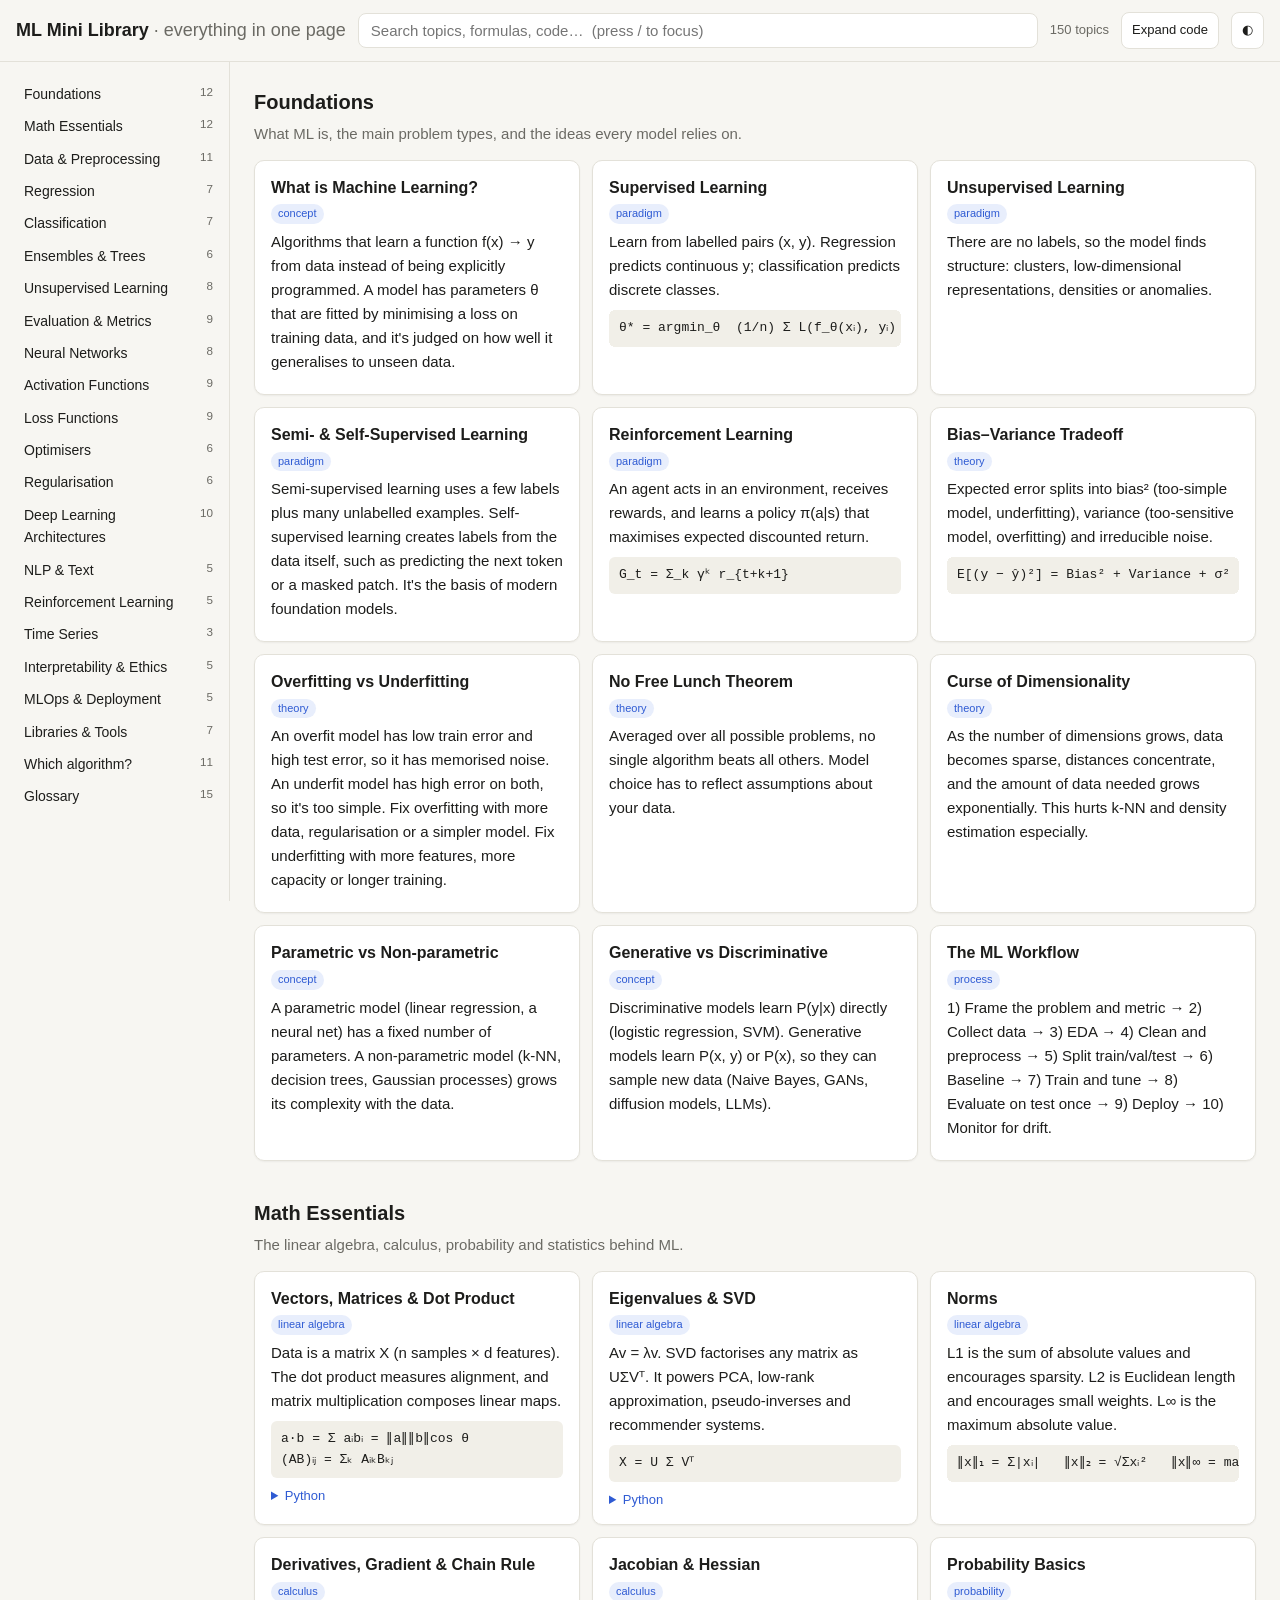
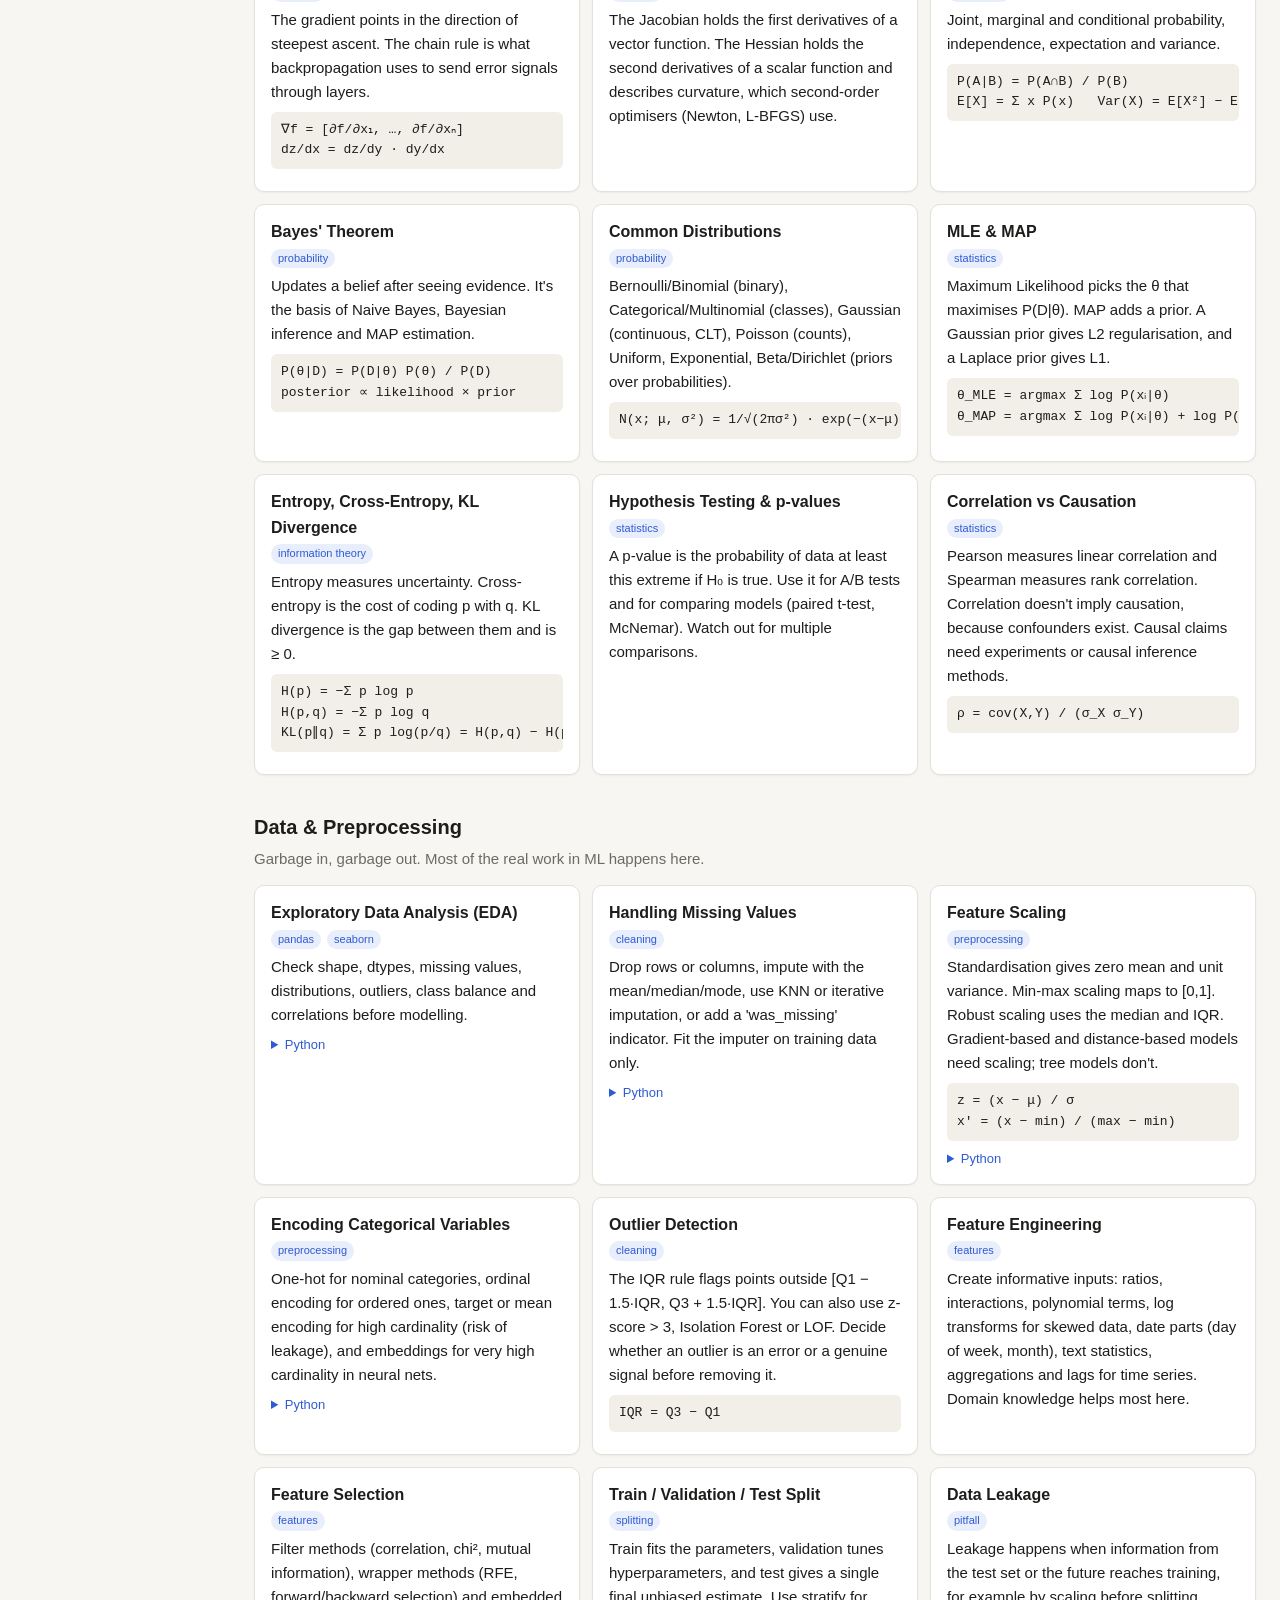
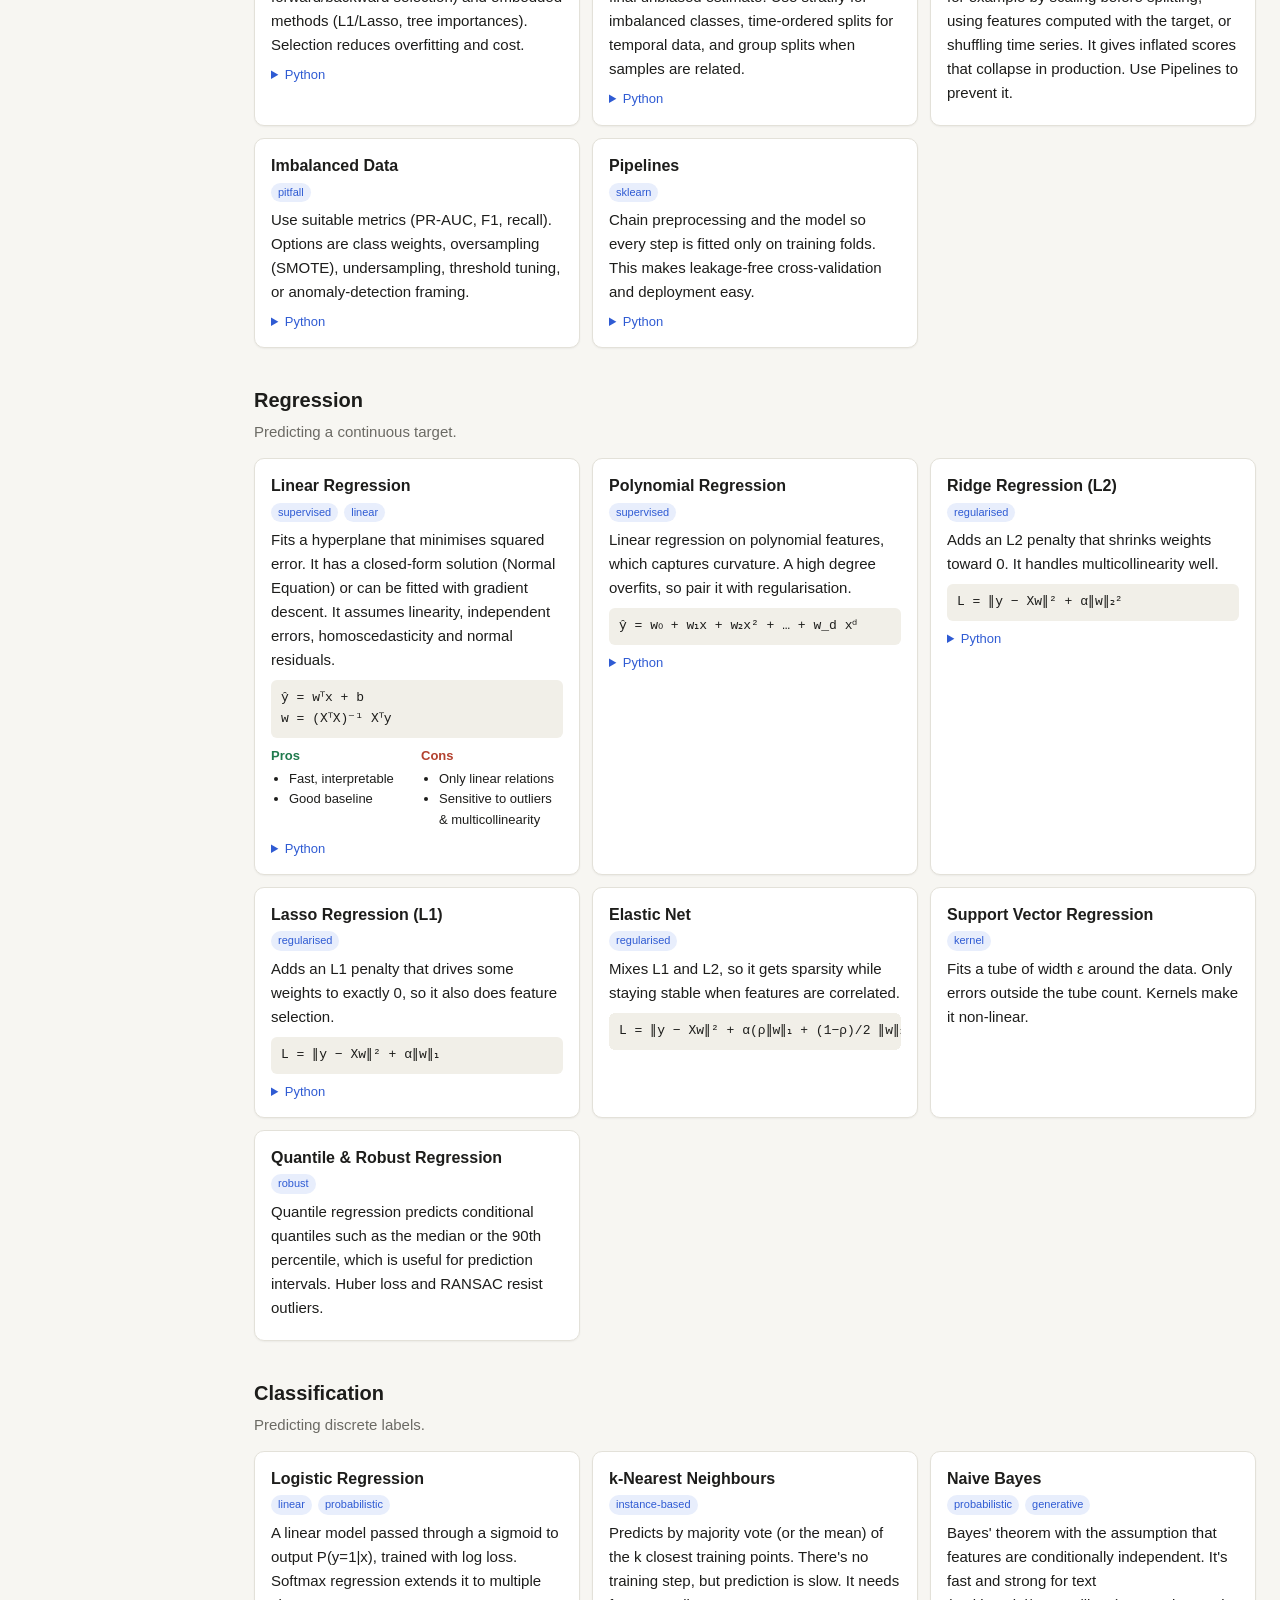
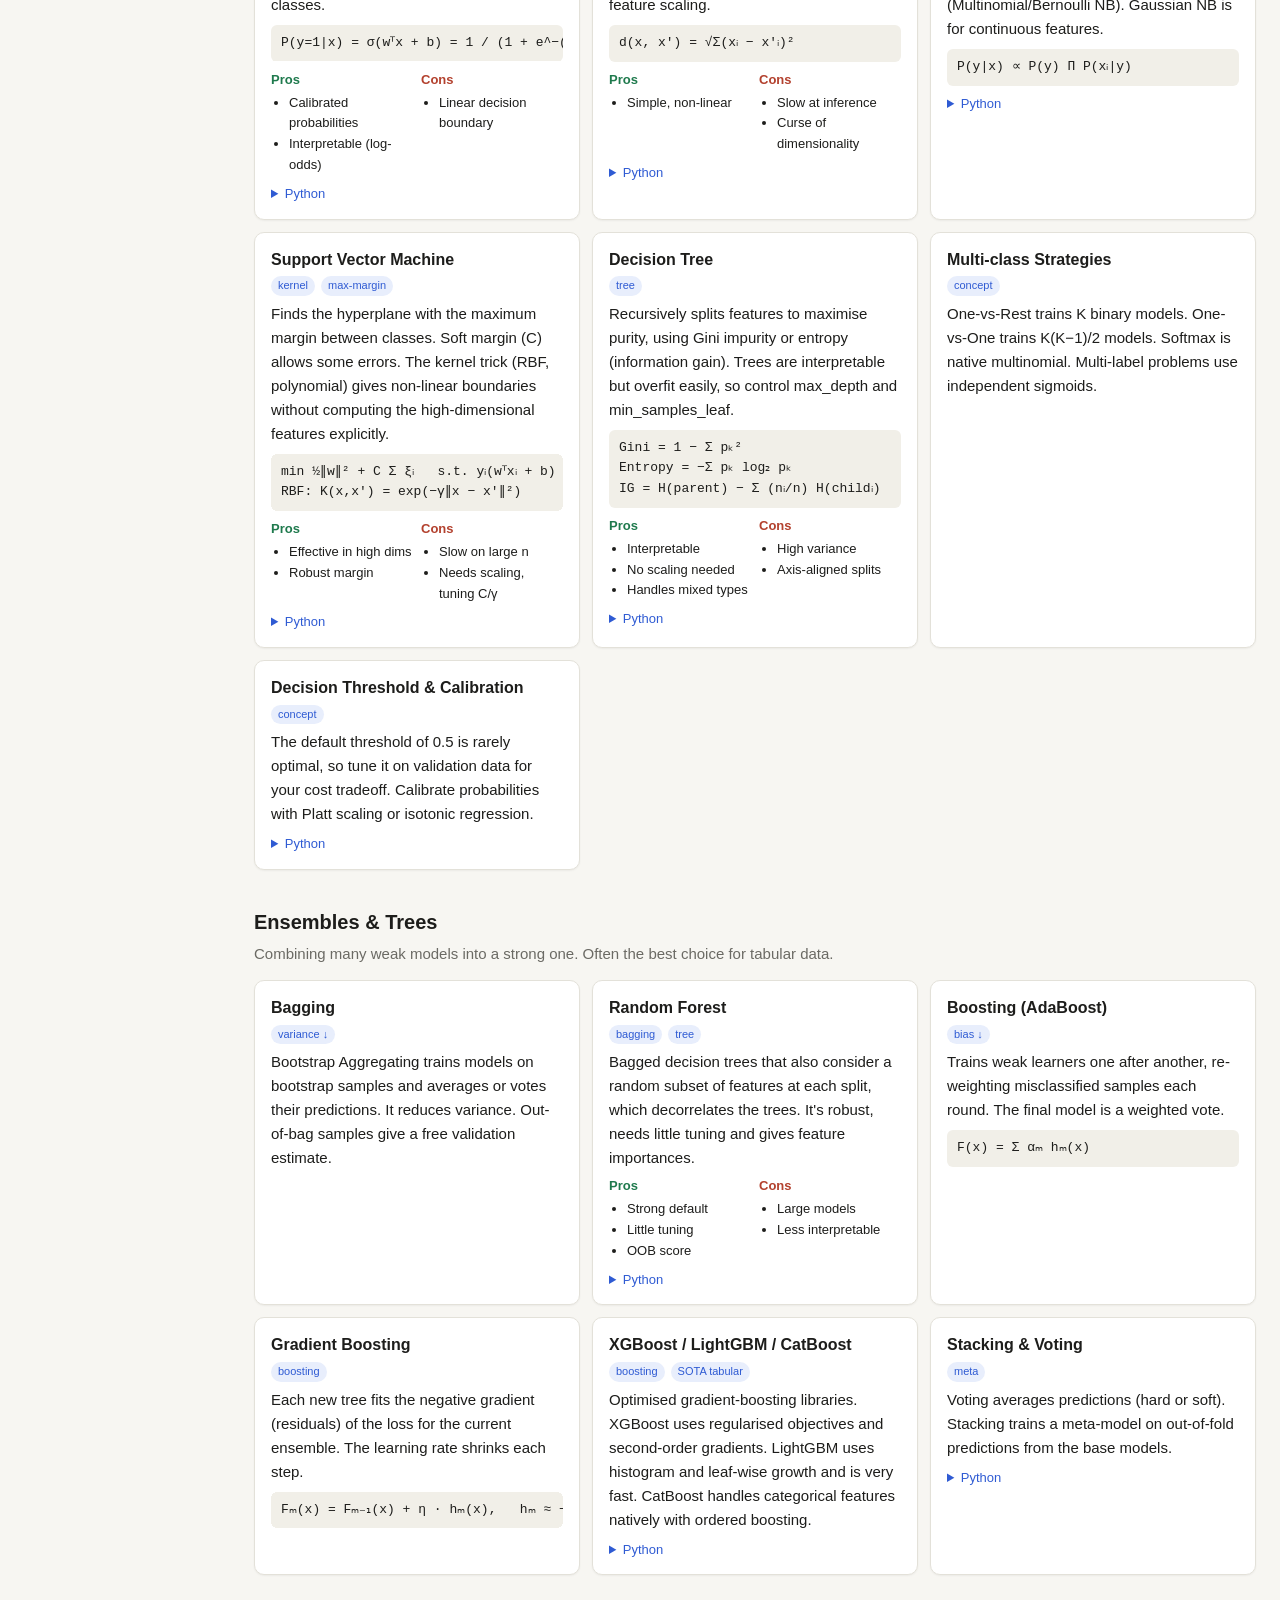
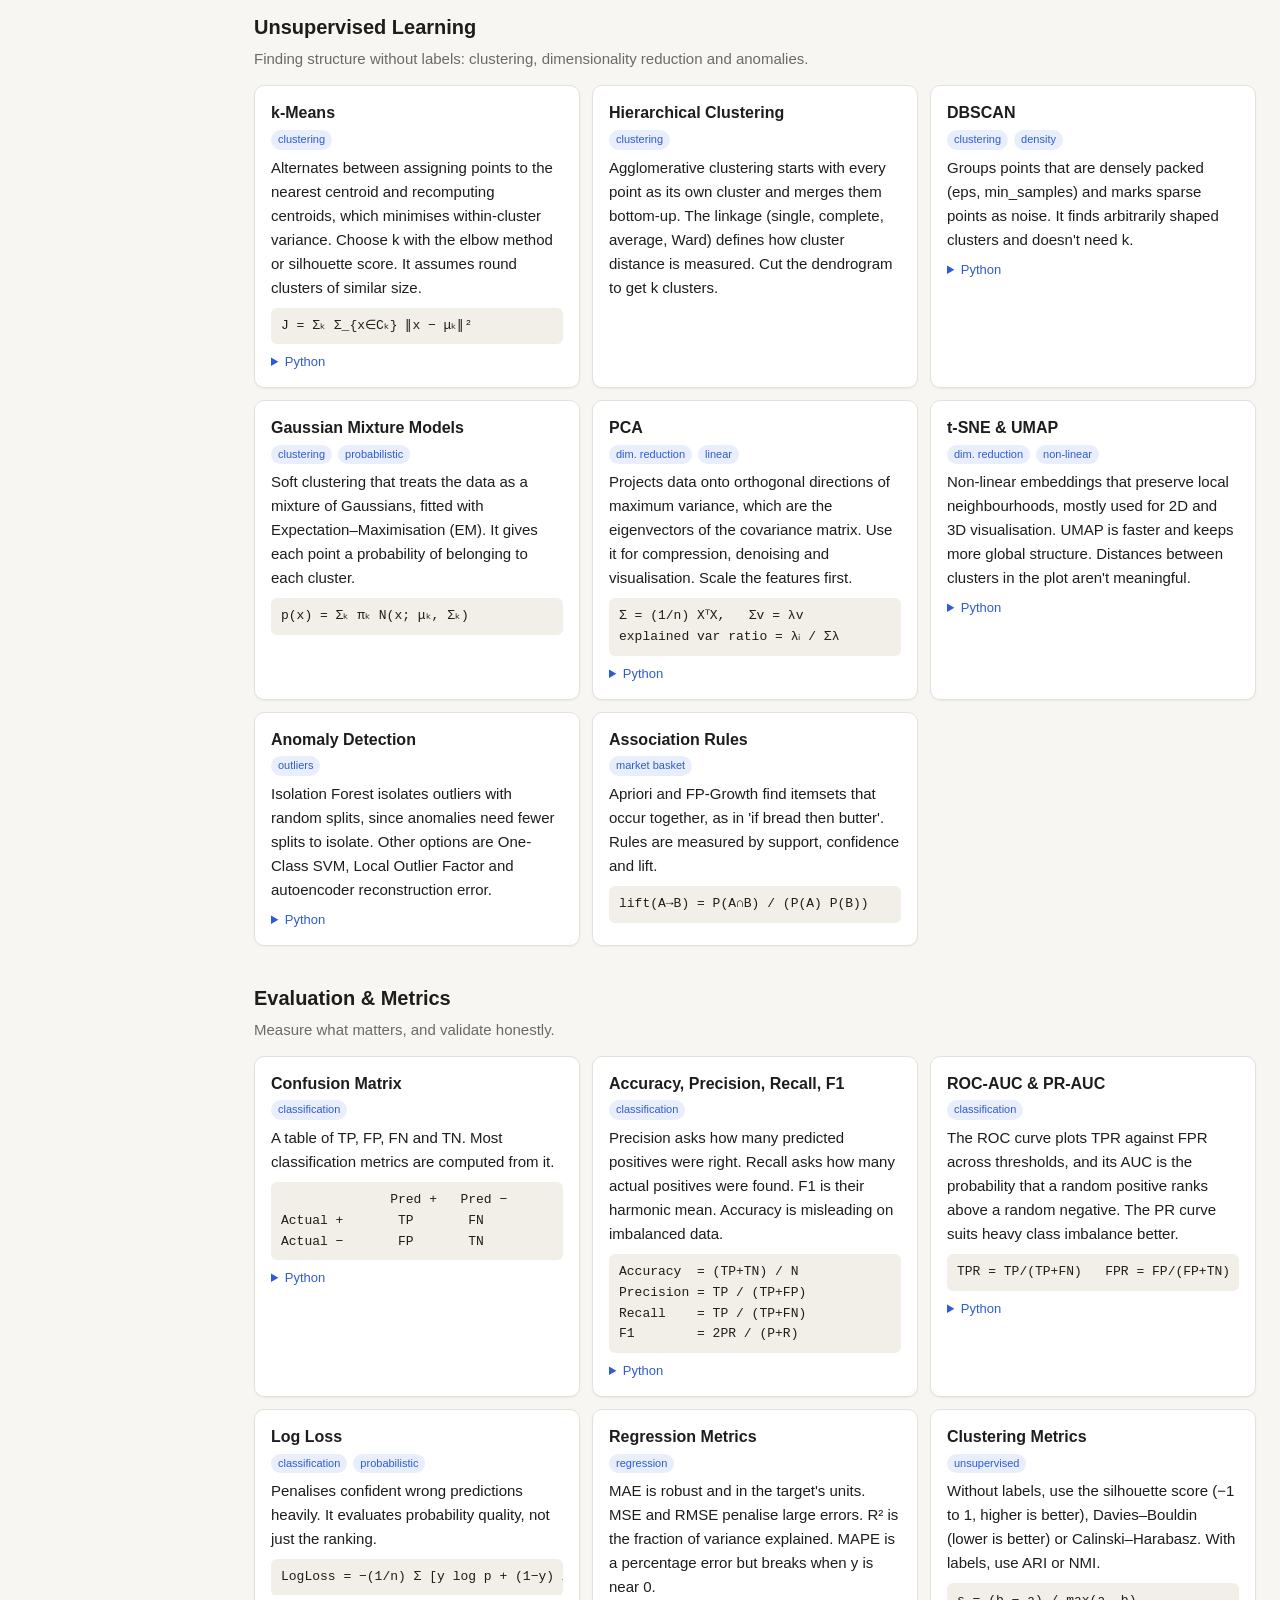
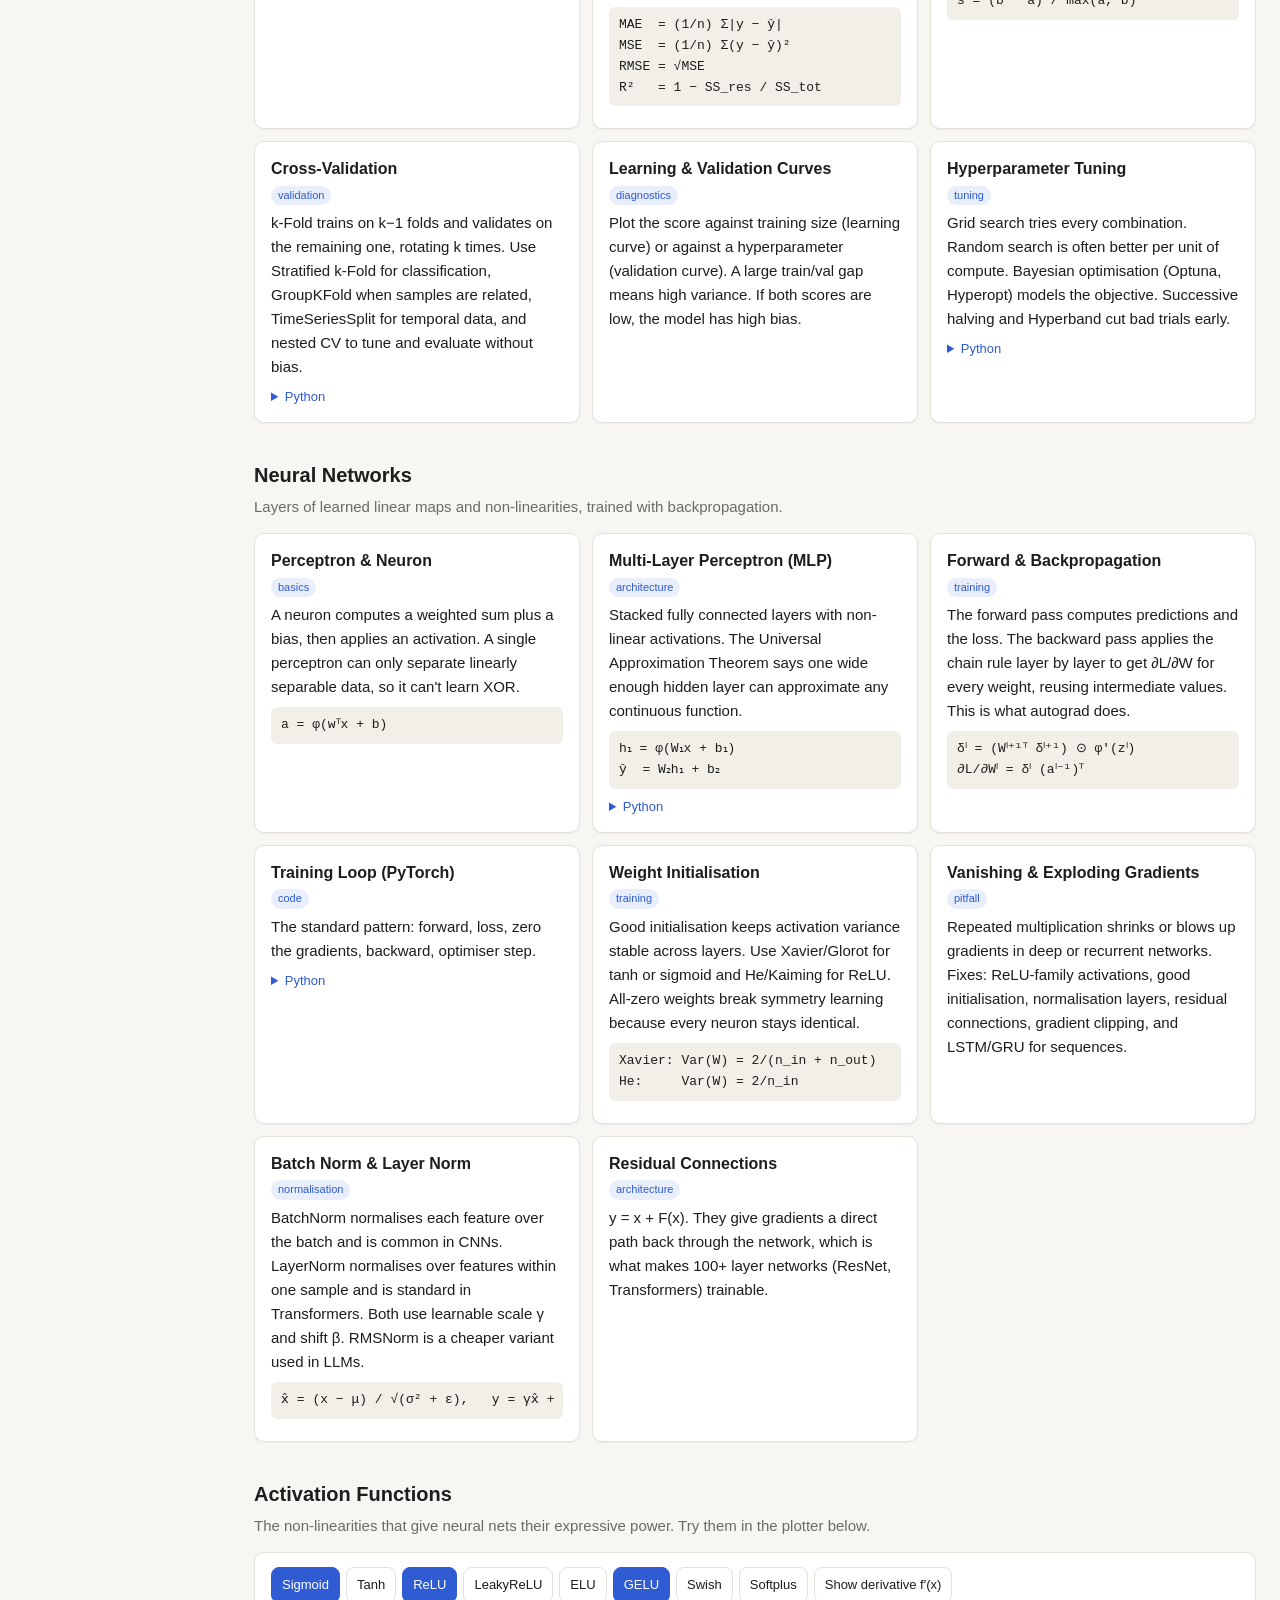
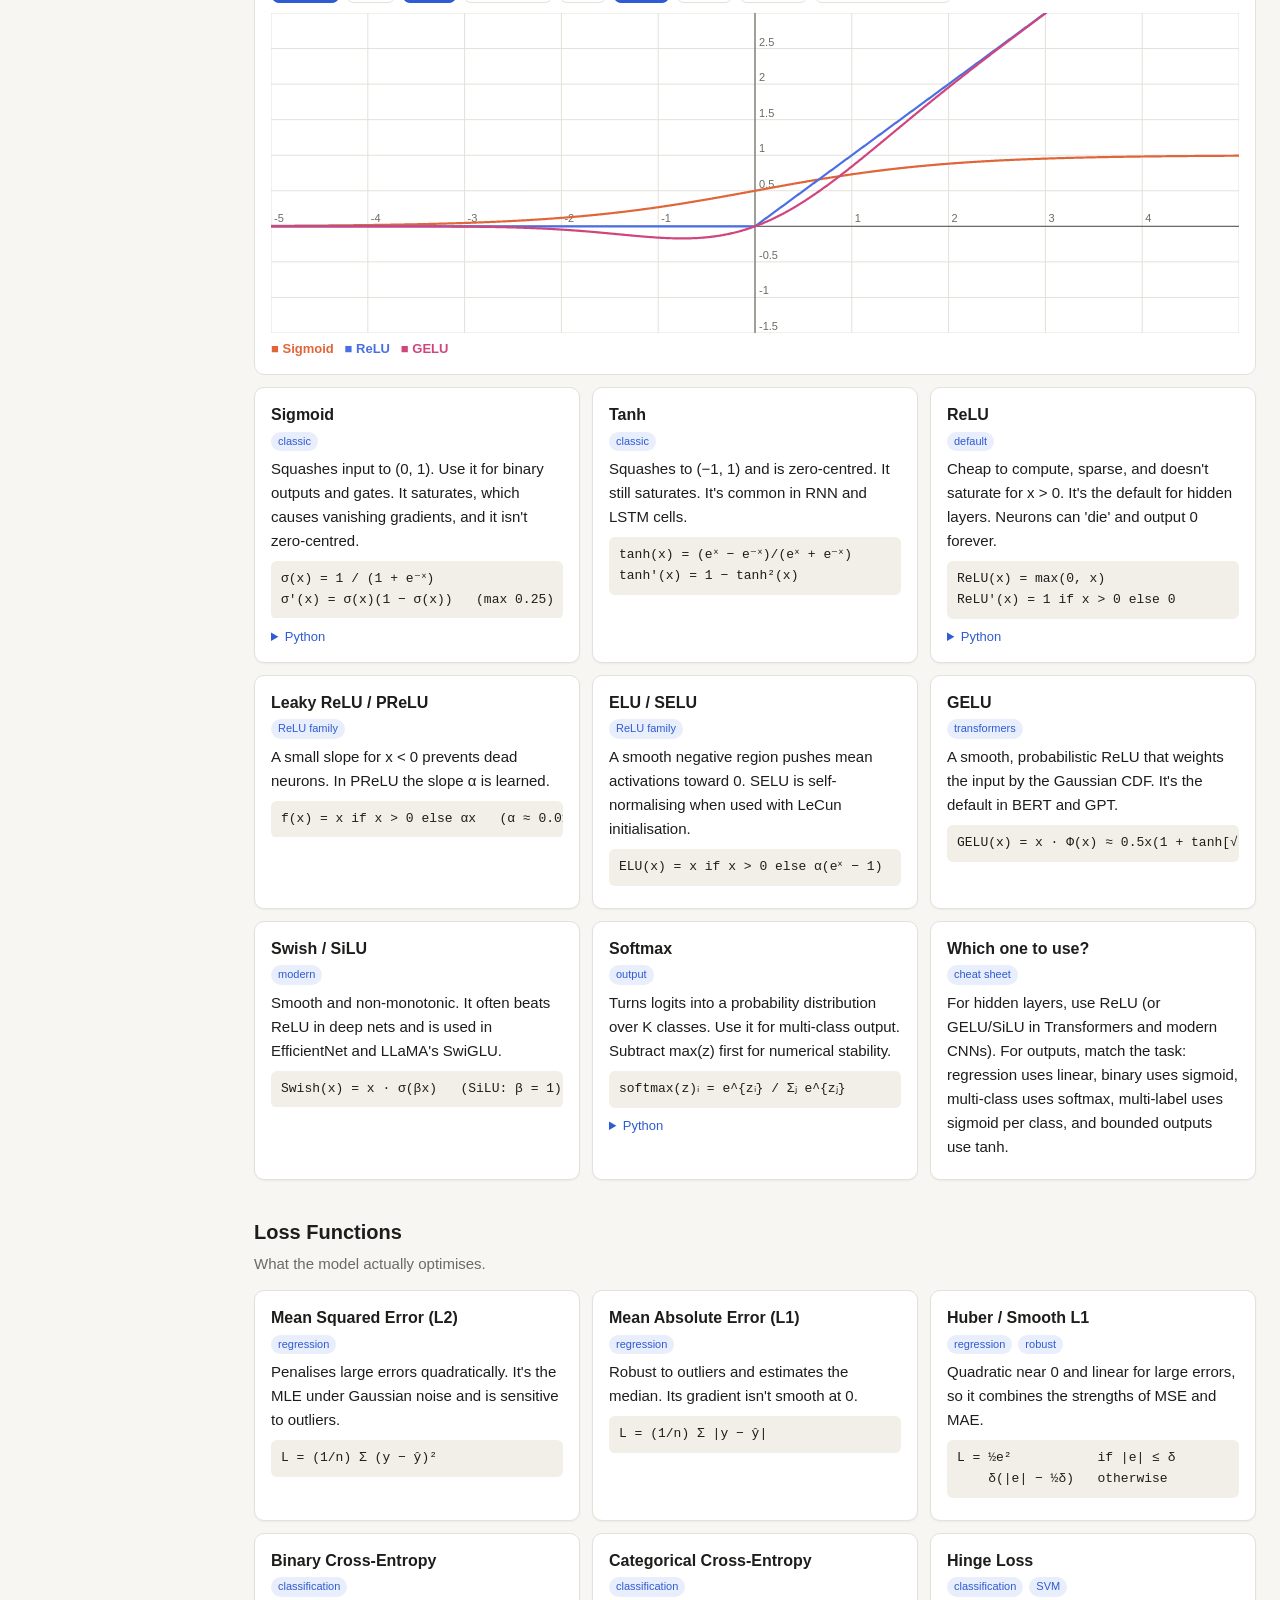
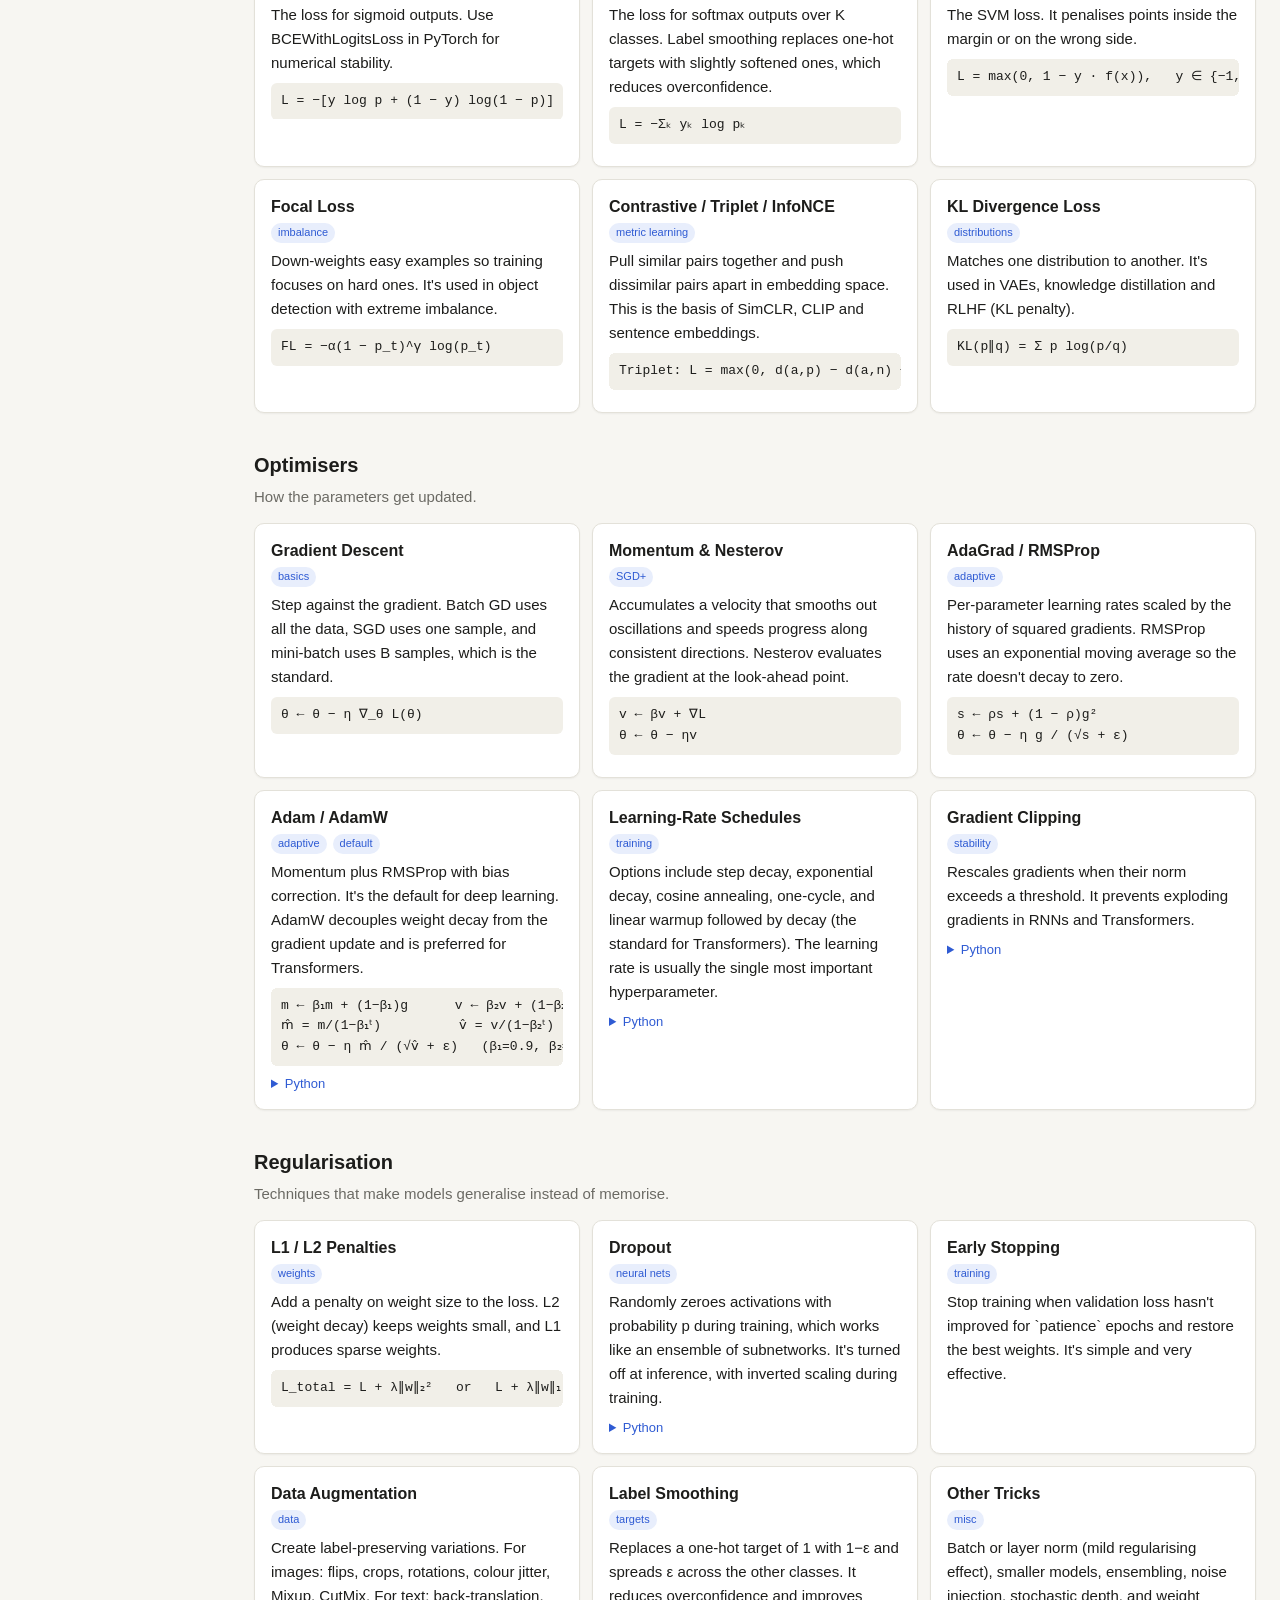
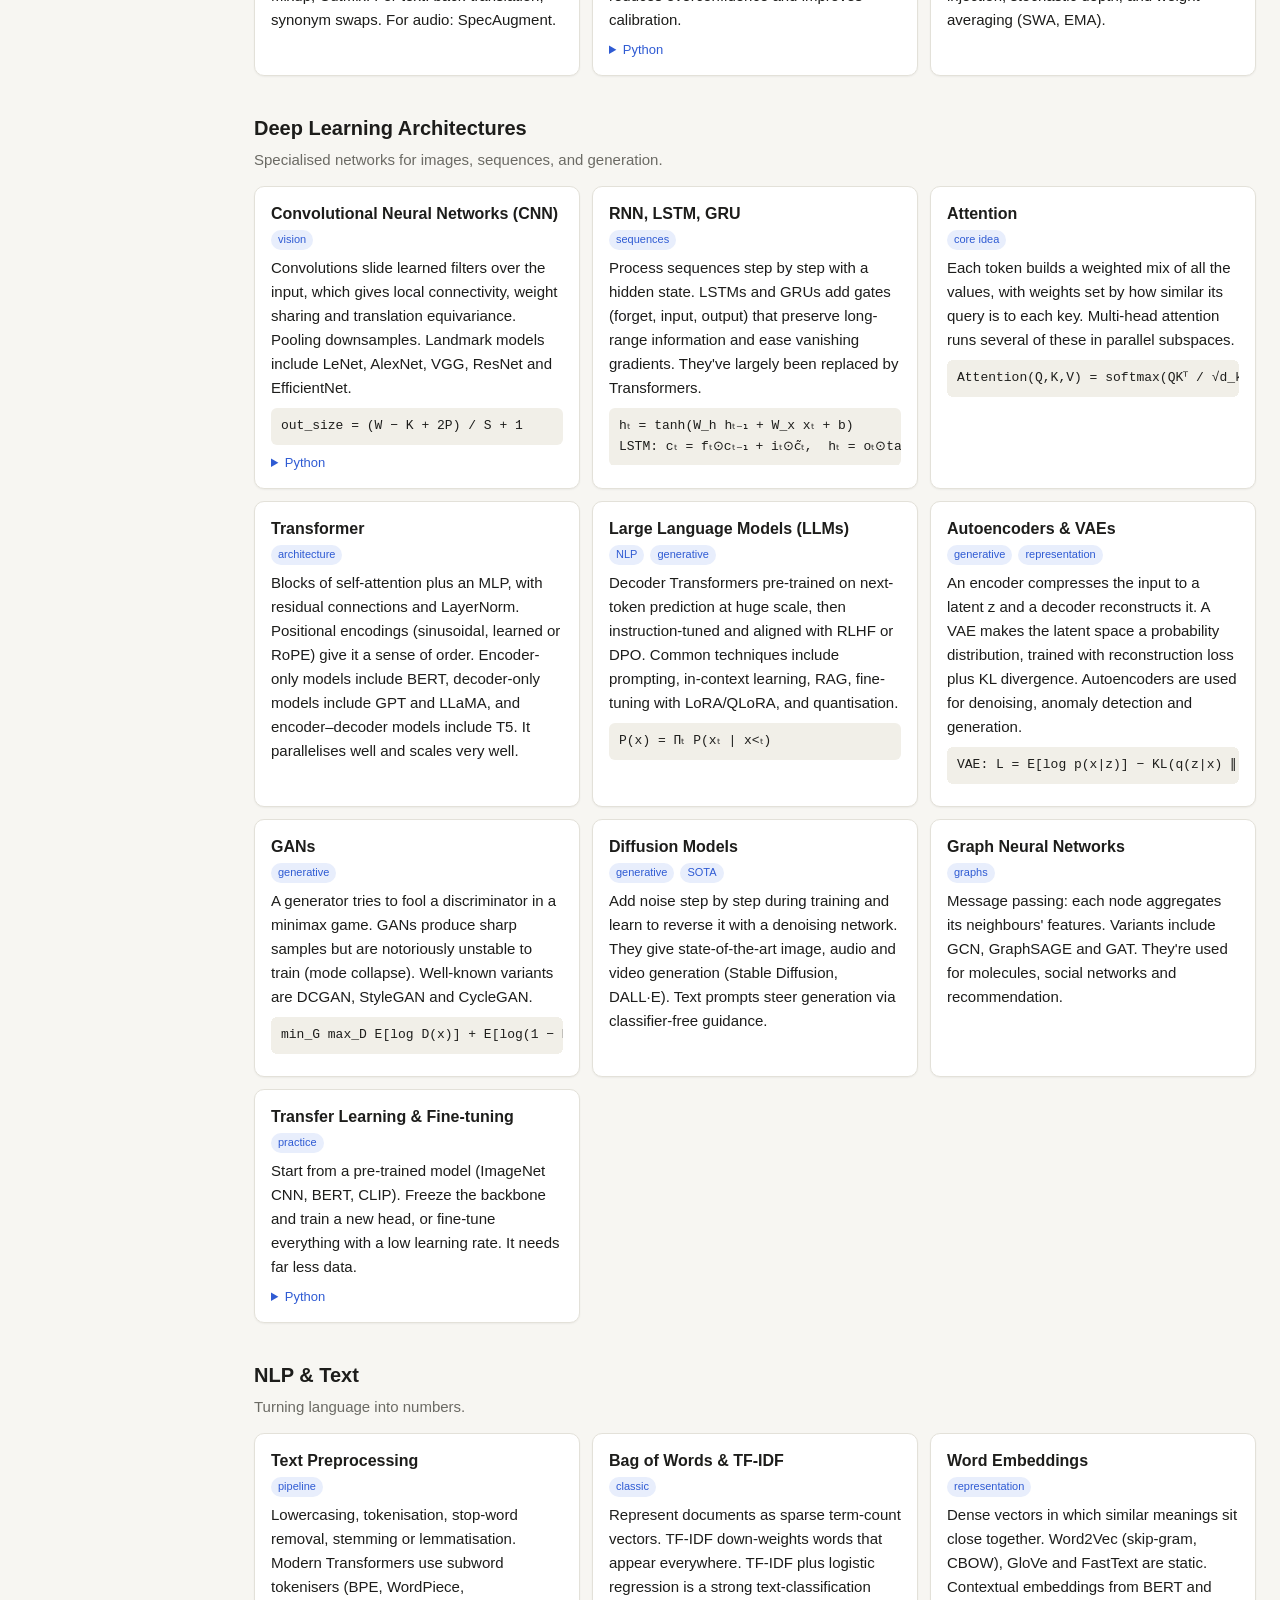
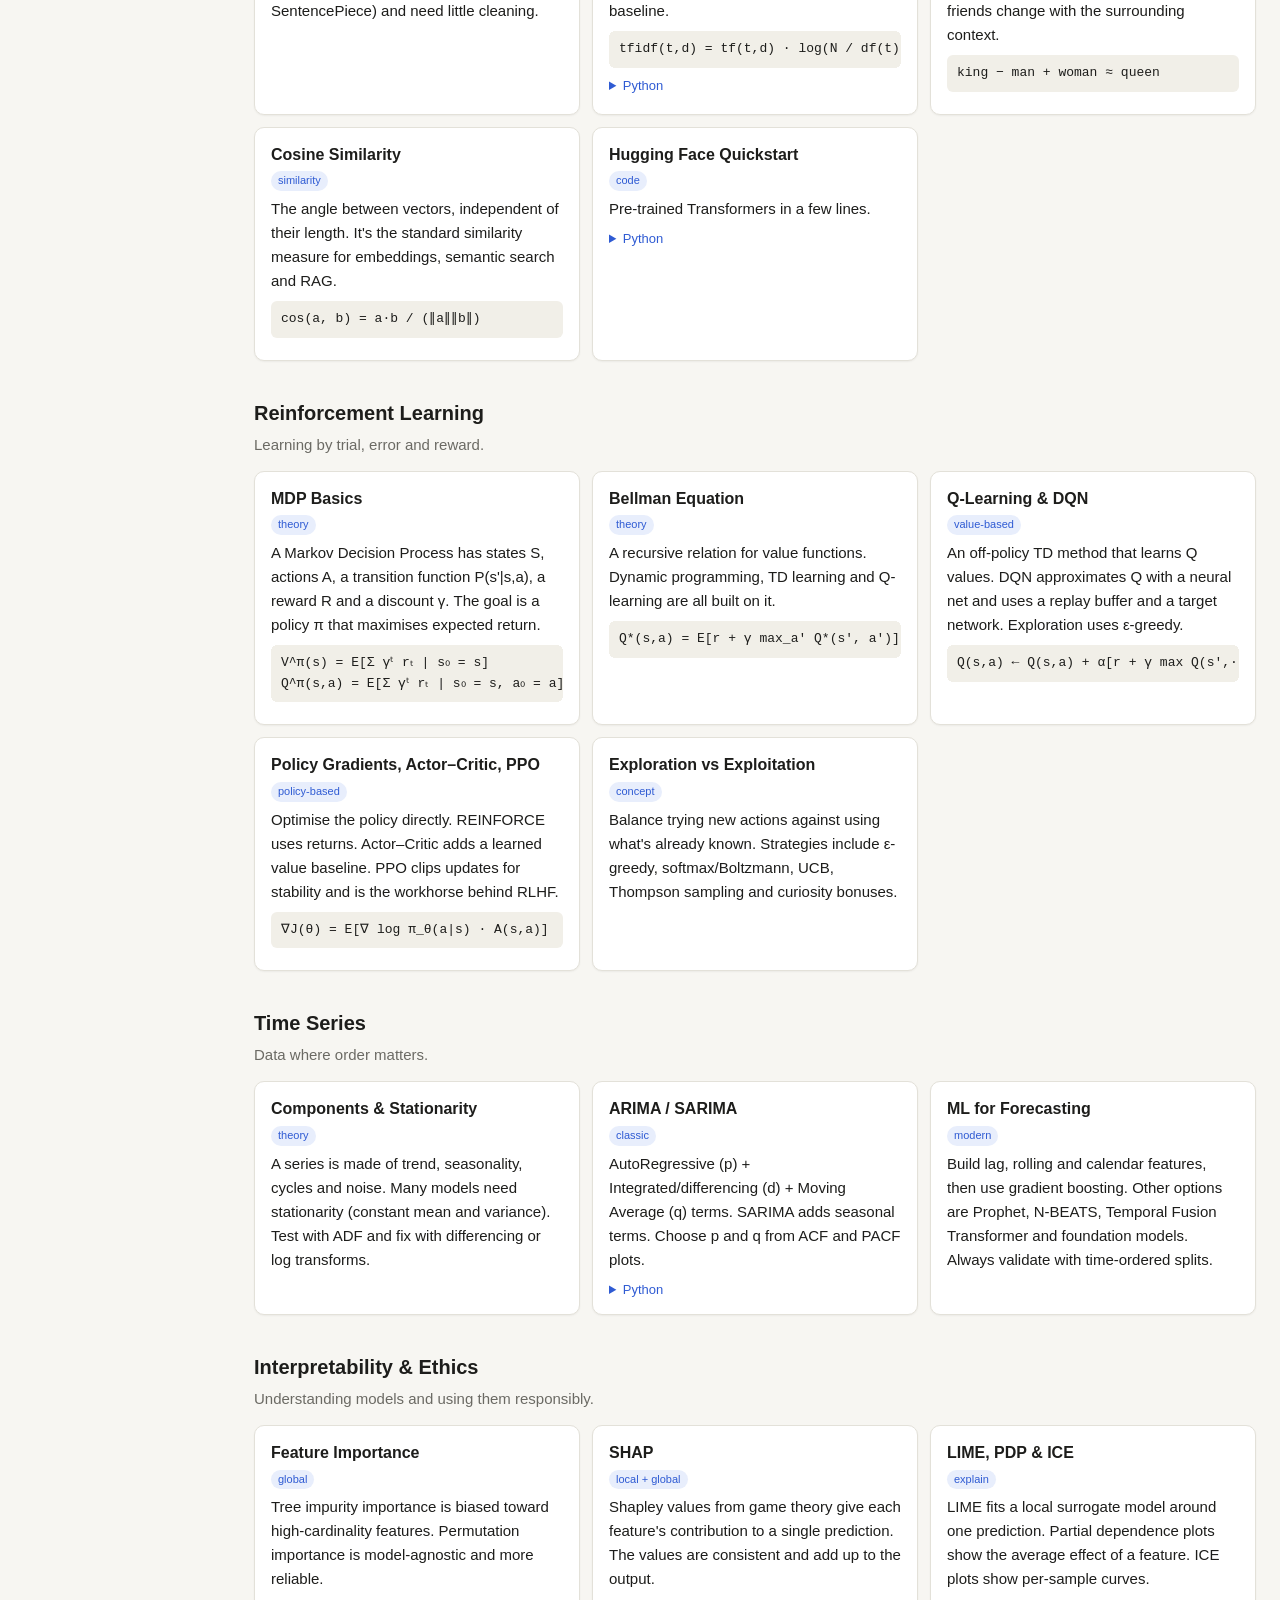
==== NJRProjects/ML/main.html @ 3f70218f "added facts about ML in an HTML file main.html" ====
<!doctype html>
<html lang="en">
<head>
<meta charset="utf-8">
<meta name="viewport" content="width=device-width, initial-scale=1">
<title>ML Mini Library</title>
<style>
:root {
  --bg: #f7f6f2; --panel: #ffffff; --ink: #1d1d1b; --muted: #6b6a64; --line: #e3e1d9;
  --accent: #2f5bd3; --accent-soft: #e8eefc; --code-bg: #f1efe8; --good: #1f7a4d; --bad: #b3412e;
  --shadow: 0 1px 2px rgba(0,0,0,.05);
}
@media (prefers-color-scheme: dark) {
  :root:not([data-theme="light"]) {
    --bg: #141413; --panel: #1d1d1b; --ink: #ecebe6; --muted: #9a998f; --line: #2e2d2a;
    --accent: #7ea2ff; --accent-soft: #1f2842; --code-bg: #25241f; --good: #5fc592; --bad: #f08b75;
    --shadow: none;
  }
}
:root[data-theme="dark"] {
  --bg: #141413; --panel: #1d1d1b; --ink: #ecebe6; --muted: #9a998f; --line: #2e2d2a;
  --accent: #7ea2ff; --accent-soft: #1f2842; --code-bg: #25241f; --good: #5fc592; --bad: #f08b75;
  --shadow: none;
}
* { box-sizing: border-box; }
html { scroll-behavior: smooth; }
body {
  margin: 0; background: var(--bg); color: var(--ink);
  font: 15px/1.6 -apple-system, BlinkMacSystemFont, "Segoe UI", Inter, Roboto, sans-serif;
}
code, pre, .formula { font-family: ui-monospace, "SF Mono", Menlo, Consolas, monospace; }
a { color: var(--accent); }

header {
  position: sticky; top: 0; z-index: 10; background: var(--bg);
  border-bottom: 1px solid var(--line); padding: 12px 16px;
  display: flex; gap: 12px; align-items: center; flex-wrap: wrap;
}
header h1 { font-size: 18px; margin: 0; white-space: nowrap; }
header h1 span { color: var(--muted); font-weight: 400; }
#search {
  flex: 1; min-width: 180px; padding: 8px 12px; border-radius: 8px;
  border: 1px solid var(--line); background: var(--panel); color: var(--ink); font-size: 15px;
}
#search:focus { outline: 2px solid var(--accent); outline-offset: -1px; }
button {
  font: inherit; font-size: 13px; cursor: pointer; border-radius: 8px;
  border: 1px solid var(--line); background: var(--panel); color: var(--ink); padding: 7px 10px;
}
button:hover { border-color: var(--accent); }
#count { color: var(--muted); font-size: 13px; white-space: nowrap; }

.layout { display: grid; grid-template-columns: 230px 1fr; max-width: 1280px; margin: 0 auto; }
nav {
  position: sticky; top: 61px; align-self: start; height: calc(100vh - 61px); overflow-y: auto;
  padding: 16px 8px 40px 16px; border-right: 1px solid var(--line);
}
nav a {
  display: flex; justify-content: space-between; padding: 5px 8px; border-radius: 6px;
  color: var(--ink); text-decoration: none; font-size: 14px;
}
nav a:hover { background: var(--accent-soft); }
nav a small { color: var(--muted); }
main { padding: 16px 24px 80px; min-width: 0; }

section { margin-bottom: 36px; scroll-margin-top: 72px; }
section > h2 { font-size: 20px; margin: 8px 0 4px; }
section > p.lead { color: var(--muted); margin: 0 0 14px; }
.grid { display: grid; grid-template-columns: repeat(auto-fill, minmax(320px, 1fr)); gap: 12px; }

.card {
  background: var(--panel); border: 1px solid var(--line); border-radius: 10px;
  padding: 14px 16px; box-shadow: var(--shadow); min-width: 0;
}
.card h3 { margin: 0 0 4px; font-size: 16px; }
.card p { margin: 6px 0; }
.tags { display: flex; gap: 6px; flex-wrap: wrap; margin: 4px 0 6px; }
.tag { font-size: 11px; padding: 1px 7px; border-radius: 99px; background: var(--accent-soft); color: var(--accent); }
.formula {
  background: var(--code-bg); border-radius: 6px; padding: 8px 10px; margin: 8px 0;
  font-size: 13px; overflow-x: auto; white-space: pre;
}
.pc { display: grid; grid-template-columns: 1fr 1fr; gap: 8px; font-size: 13px; margin-top: 6px; }
.pc ul { margin: 2px 0 0; padding-left: 18px; }
.pc b.good { color: var(--good); } .pc b.bad { color: var(--bad); }
details { margin-top: 8px; }
summary { cursor: pointer; color: var(--accent); font-size: 13px; }
pre {
  background: var(--code-bg); border-radius: 6px; padding: 10px; margin: 6px 0 0;
  font-size: 12.5px; overflow-x: auto; line-height: 1.5;
}
mark { background: #ffe58a; color: #1d1d1b; border-radius: 2px; }

table { width: 100%; border-collapse: collapse; font-size: 14px; background: var(--panel); }
th, td { text-align: left; padding: 7px 10px; border-bottom: 1px solid var(--line); vertical-align: top; }
th { font-size: 12px; text-transform: uppercase; letter-spacing: .04em; color: var(--muted); }
.table-wrap { overflow-x: auto; border: 1px solid var(--line); border-radius: 10px; }

/* activation plotter */
.plotter { background: var(--panel); border: 1px solid var(--line); border-radius: 10px; padding: 14px 16px; }
.plotter .controls { display: flex; flex-wrap: wrap; gap: 6px; margin-bottom: 10px; }
.plotter button.on { background: var(--accent); color: #fff; border-color: var(--accent); }
.plotter canvas { width: 100%; height: 320px; display: block; }
.plotter .legend { font-size: 13px; color: var(--muted); margin-top: 6px; }

.empty { color: var(--muted); padding: 40px 0; text-align: center; display: none; }

@media (max-width: 820px) {
  .layout { grid-template-columns: 1fr; }
  nav {
    position: static; height: auto; border-right: 0; border-bottom: 1px solid var(--line);
    display: flex; overflow-x: auto; padding: 8px 16px; gap: 4px;
  }
  nav a { white-space: nowrap; }
  nav a small { display: none; }
  main { padding: 16px; }
  .grid { grid-template-columns: 1fr; }
}
</style>
</head>
<body>
<header>
  <h1>ML Mini Library <span>· everything in one page</span></h1>
  <input id="search" type="search" placeholder="Search topics, formulas, code…  (press / to focus)" autocomplete="off">
  <span id="count"></span>
  <button id="expand">Expand code</button>
  <button id="theme" title="Toggle theme">◐</button>
</header>

<div class="layout">
  <nav id="nav"></nav>
  <main id="main">
    <div class="empty" id="empty">No topics match your search.</div>
  </main>
</div>

<script>
/* =========================================================================
   DATA — each section has entries: { t: title, tags, d: description,
   f: formula, pros, cons, code }. Add new topics by appending here.
   ========================================================================= */
const LIB = [
{
  id: "foundations", name: "Foundations",
  lead: "What ML is, the main problem types, and the ideas every model relies on.",
  items: [
    { t: "What is Machine Learning?", tags: ["concept"],
      d: "Algorithms that learn a function f(x) → y from data instead of being explicitly programmed. A model has parameters θ that are fitted by minimising a loss on training data, and it's judged on how well it generalises to unseen data." },
    { t: "Supervised Learning", tags: ["paradigm"],
      d: "Learn from labelled pairs (x, y). Regression predicts continuous y; classification predicts discrete classes.",
      f: "θ* = argmin_θ  (1/n) Σ L(f_θ(xᵢ), yᵢ)" },
    { t: "Unsupervised Learning", tags: ["paradigm"],
      d: "There are no labels, so the model finds structure: clusters, low-dimensional representations, densities or anomalies." },
    { t: "Semi- & Self-Supervised Learning", tags: ["paradigm"],
      d: "Semi-supervised learning uses a few labels plus many unlabelled examples. Self-supervised learning creates labels from the data itself, such as predicting the next token or a masked patch. It's the basis of modern foundation models." },
    { t: "Reinforcement Learning", tags: ["paradigm"],
      d: "An agent acts in an environment, receives rewards, and learns a policy π(a|s) that maximises expected discounted return.",
      f: "G_t = Σ_k γᵏ r_{t+k+1}" },
    { t: "Bias–Variance Tradeoff", tags: ["theory"],
      d: "Expected error splits into bias² (too-simple model, underfitting), variance (too-sensitive model, overfitting) and irreducible noise.",
      f: "E[(y − ŷ)²] = Bias² + Variance + σ²" },
    { t: "Overfitting vs Underfitting", tags: ["theory"],
      d: "An overfit model has low train error and high test error, so it has memorised noise. An underfit model has high error on both, so it's too simple. Fix overfitting with more data, regularisation or a simpler model. Fix underfitting with more features, more capacity or longer training." },
    { t: "No Free Lunch Theorem", tags: ["theory"],
      d: "Averaged over all possible problems, no single algorithm beats all others. Model choice has to reflect assumptions about your data." },
    { t: "Curse of Dimensionality", tags: ["theory"],
      d: "As the number of dimensions grows, data becomes sparse, distances concentrate, and the amount of data needed grows exponentially. This hurts k-NN and density estimation especially." },
    { t: "Parametric vs Non-parametric", tags: ["concept"],
      d: "A parametric model (linear regression, a neural net) has a fixed number of parameters. A non-parametric model (k-NN, decision trees, Gaussian processes) grows its complexity with the data." },
    { t: "Generative vs Discriminative", tags: ["concept"],
      d: "Discriminative models learn P(y|x) directly (logistic regression, SVM). Generative models learn P(x, y) or P(x), so they can sample new data (Naive Bayes, GANs, diffusion models, LLMs)." },
    { t: "The ML Workflow", tags: ["process"],
      d: "1) Frame the problem and metric → 2) Collect data → 3) EDA → 4) Clean and preprocess → 5) Split train/val/test → 6) Baseline → 7) Train and tune → 8) Evaluate on test once → 9) Deploy → 10) Monitor for drift." }
  ]
},
{
  id: "math", name: "Math Essentials",
  lead: "The linear algebra, calculus, probability and statistics behind ML.",
  items: [
    { t: "Vectors, Matrices & Dot Product", tags: ["linear algebra"],
      d: "Data is a matrix X (n samples × d features). The dot product measures alignment, and matrix multiplication composes linear maps.",
      f: "a·b = Σ aᵢbᵢ = ‖a‖‖b‖cos θ\n(AB)ᵢⱼ = Σₖ AᵢₖBₖⱼ",
      code: `import numpy as np
X = np.random.randn(100, 3)
w = np.array([0.5, -1.0, 2.0])
y_hat = X @ w  # (100,)` },
    { t: "Eigenvalues & SVD", tags: ["linear algebra"],
      d: "Av = λv. SVD factorises any matrix as UΣVᵀ. It powers PCA, low-rank approximation, pseudo-inverses and recommender systems.",
      f: "X = U Σ Vᵀ",
      code: `U, S, Vt = np.linalg.svd(X, full_matrices=False)` },
    { t: "Norms", tags: ["linear algebra"],
      d: "L1 is the sum of absolute values and encourages sparsity. L2 is Euclidean length and encourages small weights. L∞ is the maximum absolute value.",
      f: "‖x‖₁ = Σ|xᵢ|   ‖x‖₂ = √Σxᵢ²   ‖x‖∞ = max|xᵢ|" },
    { t: "Derivatives, Gradient & Chain Rule", tags: ["calculus"],
      d: "The gradient points in the direction of steepest ascent. The chain rule is what backpropagation uses to send error signals through layers.",
      f: "∇f = [∂f/∂x₁, …, ∂f/∂xₙ]\ndz/dx = dz/dy · dy/dx" },
    { t: "Jacobian & Hessian", tags: ["calculus"],
      d: "The Jacobian holds the first derivatives of a vector function. The Hessian holds the second derivatives of a scalar function and describes curvature, which second-order optimisers (Newton, L-BFGS) use." },
    { t: "Probability Basics", tags: ["probability"],
      d: "Joint, marginal and conditional probability, independence, expectation and variance.",
      f: "P(A|B) = P(A∩B) / P(B)\nE[X] = Σ x P(x)   Var(X) = E[X²] − E[X]²" },
    { t: "Bayes' Theorem", tags: ["probability"],
      d: "Updates a belief after seeing evidence. It's the basis of Naive Bayes, Bayesian inference and MAP estimation.",
      f: "P(θ|D) = P(D|θ) P(θ) / P(D)\nposterior ∝ likelihood × prior" },
    { t: "Common Distributions", tags: ["probability"],
      d: "Bernoulli/Binomial (binary), Categorical/Multinomial (classes), Gaussian (continuous, CLT), Poisson (counts), Uniform, Exponential, Beta/Dirichlet (priors over probabilities).",
      f: "N(x; μ, σ²) = 1/√(2πσ²) · exp(−(x−μ)²/2σ²)" },
    { t: "MLE & MAP", tags: ["statistics"],
      d: "Maximum Likelihood picks the θ that maximises P(D|θ). MAP adds a prior. A Gaussian prior gives L2 regularisation, and a Laplace prior gives L1.",
      f: "θ_MLE = argmax Σ log P(xᵢ|θ)\nθ_MAP = argmax Σ log P(xᵢ|θ) + log P(θ)" },
    { t: "Entropy, Cross-Entropy, KL Divergence", tags: ["information theory"],
      d: "Entropy measures uncertainty. Cross-entropy is the cost of coding p with q. KL divergence is the gap between them and is ≥ 0.",
      f: "H(p) = −Σ p log p\nH(p,q) = −Σ p log q\nKL(p‖q) = Σ p log(p/q) = H(p,q) − H(p)" },
    { t: "Hypothesis Testing & p-values", tags: ["statistics"],
      d: "A p-value is the probability of data at least this extreme if H₀ is true. Use it for A/B tests and for comparing models (paired t-test, McNemar). Watch out for multiple comparisons." },
    { t: "Correlation vs Causation", tags: ["statistics"],
      d: "Pearson measures linear correlation and Spearman measures rank correlation. Correlation doesn't imply causation, because confounders exist. Causal claims need experiments or causal inference methods.",
      f: "ρ = cov(X,Y) / (σ_X σ_Y)" }
  ]
},
{
  id: "data", name: "Data & Preprocessing",
  lead: "Garbage in, garbage out. Most of the real work in ML happens here.",
  items: [
    { t: "Exploratory Data Analysis (EDA)", tags: ["pandas", "seaborn"],
      d: "Check shape, dtypes, missing values, distributions, outliers, class balance and correlations before modelling.",
      code: `import pandas as pd, seaborn as sns
df = pd.read_csv("data.csv")
df.info(); df.describe()
df.isna().mean().sort_values(ascending=False)
sns.pairplot(df, hue="target")
sns.heatmap(df.corr(numeric_only=True), annot=True, cmap="coolwarm")` },
    { t: "Handling Missing Values", tags: ["cleaning"],
      d: "Drop rows or columns, impute with the mean/median/mode, use KNN or iterative imputation, or add a 'was_missing' indicator. Fit the imputer on training data only.",
      code: `from sklearn.impute import SimpleImputer
imp = SimpleImputer(strategy="median")
X_train = imp.fit_transform(X_train)
X_test  = imp.transform(X_test)` },
    { t: "Feature Scaling", tags: ["preprocessing"],
      d: "Standardisation gives zero mean and unit variance. Min-max scaling maps to [0,1]. Robust scaling uses the median and IQR. Gradient-based and distance-based models need scaling; tree models don't.",
      f: "z = (x − μ) / σ\nx' = (x − min) / (max − min)",
      code: `from sklearn.preprocessing import StandardScaler, MinMaxScaler, RobustScaler
sc = StandardScaler().fit(X_train)
X_train, X_test = sc.transform(X_train), sc.transform(X_test)` },
    { t: "Encoding Categorical Variables", tags: ["preprocessing"],
      d: "One-hot for nominal categories, ordinal encoding for ordered ones, target or mean encoding for high cardinality (risk of leakage), and embeddings for very high cardinality in neural nets.",
      code: `from sklearn.preprocessing import OneHotEncoder
enc = OneHotEncoder(handle_unknown="ignore")
pd.get_dummies(df, columns=["city"], drop_first=True)` },
    { t: "Outlier Detection", tags: ["cleaning"],
      d: "The IQR rule flags points outside [Q1 − 1.5·IQR, Q3 + 1.5·IQR]. You can also use z-score > 3, Isolation Forest or LOF. Decide whether an outlier is an error or a genuine signal before removing it.",
      f: "IQR = Q3 − Q1" },
    { t: "Feature Engineering", tags: ["features"],
      d: "Create informative inputs: ratios, interactions, polynomial terms, log transforms for skewed data, date parts (day of week, month), text statistics, aggregations and lags for time series. Domain knowledge helps most here." },
    { t: "Feature Selection", tags: ["features"],
      d: "Filter methods (correlation, chi², mutual information), wrapper methods (RFE, forward/backward selection) and embedded methods (L1/Lasso, tree importances). Selection reduces overfitting and cost.",
      code: `from sklearn.feature_selection import SelectKBest, mutual_info_classif, RFE
X_new = SelectKBest(mutual_info_classif, k=10).fit_transform(X, y)` },
    { t: "Train / Validation / Test Split", tags: ["splitting"],
      d: "Train fits the parameters, validation tunes hyperparameters, and test gives a single final unbiased estimate. Use stratify for imbalanced classes, time-ordered splits for temporal data, and group splits when samples are related.",
      code: `from sklearn.model_selection import train_test_split
X_tr, X_te, y_tr, y_te = train_test_split(
    X, y, test_size=0.2, stratify=y, random_state=42)` },
    { t: "Data Leakage", tags: ["pitfall"],
      d: "Leakage happens when information from the test set or the future reaches training, for example by scaling before splitting, using features computed with the target, or shuffling time series. It gives inflated scores that collapse in production. Use Pipelines to prevent it." },
    { t: "Imbalanced Data", tags: ["pitfall"],
      d: "Use suitable metrics (PR-AUC, F1, recall). Options are class weights, oversampling (SMOTE), undersampling, threshold tuning, or anomaly-detection framing.",
      code: `LogisticRegression(class_weight="balanced")
from imblearn.over_sampling import SMOTE
X_res, y_res = SMOTE().fit_resample(X_tr, y_tr)` },
    { t: "Pipelines", tags: ["sklearn"],
      d: "Chain preprocessing and the model so every step is fitted only on training folds. This makes leakage-free cross-validation and deployment easy.",
      code: `from sklearn.pipeline import Pipeline
from sklearn.compose import ColumnTransformer
pre = ColumnTransformer([
    ("num", StandardScaler(), num_cols),
    ("cat", OneHotEncoder(handle_unknown="ignore"), cat_cols)])
pipe = Pipeline([("pre", pre), ("clf", LogisticRegression())])
pipe.fit(X_tr, y_tr)` }
  ]
},
{
  id: "regression", name: "Regression",
  lead: "Predicting a continuous target.",
  items: [
    { t: "Linear Regression", tags: ["supervised", "linear"],
      d: "Fits a hyperplane that minimises squared error. It has a closed-form solution (Normal Equation) or can be fitted with gradient descent. It assumes linearity, independent errors, homoscedasticity and normal residuals.",
      f: "ŷ = wᵀx + b\nw = (XᵀX)⁻¹ Xᵀy",
      pros: ["Fast, interpretable", "Good baseline"], cons: ["Only linear relations", "Sensitive to outliers & multicollinearity"],
      code: `from sklearn.linear_model import LinearRegression
m = LinearRegression().fit(X_tr, y_tr)
m.coef_, m.intercept_, m.score(X_te, y_te)  # R²` },
    { t: "Polynomial Regression", tags: ["supervised"],
      d: "Linear regression on polynomial features, which captures curvature. A high degree overfits, so pair it with regularisation.",
      f: "ŷ = w₀ + w₁x + w₂x² + … + w_d xᵈ",
      code: `from sklearn.preprocessing import PolynomialFeatures
from sklearn.pipeline import make_pipeline
m = make_pipeline(PolynomialFeatures(3), LinearRegression())` },
    { t: "Ridge Regression (L2)", tags: ["regularised"],
      d: "Adds an L2 penalty that shrinks weights toward 0. It handles multicollinearity well.",
      f: "L = ‖y − Xw‖² + α‖w‖₂²",
      code: `from sklearn.linear_model import Ridge
Ridge(alpha=1.0).fit(X_tr, y_tr)` },
    { t: "Lasso Regression (L1)", tags: ["regularised"],
      d: "Adds an L1 penalty that drives some weights to exactly 0, so it also does feature selection.",
      f: "L = ‖y − Xw‖² + α‖w‖₁",
      code: `from sklearn.linear_model import Lasso
Lasso(alpha=0.1).fit(X_tr, y_tr)` },
    { t: "Elastic Net", tags: ["regularised"],
      d: "Mixes L1 and L2, so it gets sparsity while staying stable when features are correlated.",
      f: "L = ‖y − Xw‖² + α(ρ‖w‖₁ + (1−ρ)/2 ‖w‖₂²)" },
    { t: "Support Vector Regression", tags: ["kernel"],
      d: "Fits a tube of width ε around the data. Only errors outside the tube count. Kernels make it non-linear." },
    { t: "Quantile & Robust Regression", tags: ["robust"],
      d: "Quantile regression predicts conditional quantiles such as the median or the 90th percentile, which is useful for prediction intervals. Huber loss and RANSAC resist outliers." }
  ]
},
{
  id: "classification", name: "Classification",
  lead: "Predicting discrete labels.",
  items: [
    { t: "Logistic Regression", tags: ["linear", "probabilistic"],
      d: "A linear model passed through a sigmoid to output P(y=1|x), trained with log loss. Softmax regression extends it to multiple classes.",
      f: "P(y=1|x) = σ(wᵀx + b) = 1 / (1 + e^−(wᵀx+b))",
      pros: ["Calibrated probabilities", "Interpretable (log-odds)"], cons: ["Linear decision boundary"],
      code: `from sklearn.linear_model import LogisticRegression
clf = LogisticRegression(C=1.0, max_iter=1000).fit(X_tr, y_tr)
clf.predict_proba(X_te)[:, 1]` },
    { t: "k-Nearest Neighbours", tags: ["instance-based"],
      d: "Predicts by majority vote (or the mean) of the k closest training points. There's no training step, but prediction is slow. It needs feature scaling.",
      f: "d(x, x') = √Σ(xᵢ − x'ᵢ)²",
      pros: ["Simple, non-linear"], cons: ["Slow at inference", "Curse of dimensionality"],
      code: `from sklearn.neighbors import KNeighborsClassifier
KNeighborsClassifier(n_neighbors=5).fit(X_tr, y_tr)` },
    { t: "Naive Bayes", tags: ["probabilistic", "generative"],
      d: "Bayes' theorem with the assumption that features are conditionally independent. It's fast and strong for text (Multinomial/Bernoulli NB). Gaussian NB is for continuous features.",
      f: "P(y|x) ∝ P(y) Π P(xᵢ|y)",
      code: `from sklearn.naive_bayes import GaussianNB, MultinomialNB
MultinomialNB().fit(X_counts, y)` },
    { t: "Support Vector Machine", tags: ["kernel", "max-margin"],
      d: "Finds the hyperplane with the maximum margin between classes. Soft margin (C) allows some errors. The kernel trick (RBF, polynomial) gives non-linear boundaries without computing the high-dimensional features explicitly.",
      f: "min ½‖w‖² + C Σ ξᵢ   s.t. yᵢ(wᵀxᵢ + b) ≥ 1 − ξᵢ\nRBF: K(x,x') = exp(−γ‖x − x'‖²)",
      pros: ["Effective in high dims", "Robust margin"], cons: ["Slow on large n", "Needs scaling, tuning C/γ"],
      code: `from sklearn.svm import SVC
SVC(kernel="rbf", C=1.0, gamma="scale", probability=True)` },
    { t: "Decision Tree", tags: ["tree"],
      d: "Recursively splits features to maximise purity, using Gini impurity or entropy (information gain). Trees are interpretable but overfit easily, so control max_depth and min_samples_leaf.",
      f: "Gini = 1 − Σ pₖ²\nEntropy = −Σ pₖ log₂ pₖ\nIG = H(parent) − Σ (nᵢ/n) H(childᵢ)",
      pros: ["Interpretable", "No scaling needed", "Handles mixed types"], cons: ["High variance", "Axis-aligned splits"],
      code: `from sklearn.tree import DecisionTreeClassifier, plot_tree
t = DecisionTreeClassifier(max_depth=4).fit(X_tr, y_tr)
plot_tree(t, feature_names=cols, filled=True)` },
    { t: "Multi-class Strategies", tags: ["concept"],
      d: "One-vs-Rest trains K binary models. One-vs-One trains K(K−1)/2 models. Softmax is native multinomial. Multi-label problems use independent sigmoids." },
    { t: "Decision Threshold & Calibration", tags: ["concept"],
      d: "The default threshold of 0.5 is rarely optimal, so tune it on validation data for your cost tradeoff. Calibrate probabilities with Platt scaling or isotonic regression.",
      code: `from sklearn.calibration import CalibratedClassifierCV
CalibratedClassifierCV(base_clf, method="isotonic", cv=5)` }
  ]
},
{
  id: "ensembles", name: "Ensembles & Trees",
  lead: "Combining many weak models into a strong one. Often the best choice for tabular data.",
  items: [
    { t: "Bagging", tags: ["variance ↓"],
      d: "Bootstrap Aggregating trains models on bootstrap samples and averages or votes their predictions. It reduces variance. Out-of-bag samples give a free validation estimate." },
    { t: "Random Forest", tags: ["bagging", "tree"],
      d: "Bagged decision trees that also consider a random subset of features at each split, which decorrelates the trees. It's robust, needs little tuning and gives feature importances.",
      pros: ["Strong default", "Little tuning", "OOB score"], cons: ["Large models", "Less interpretable"],
      code: `from sklearn.ensemble import RandomForestClassifier
rf = RandomForestClassifier(n_estimators=300, max_features="sqrt",
                            oob_score=True, n_jobs=-1).fit(X_tr, y_tr)
rf.feature_importances_` },
    { t: "Boosting (AdaBoost)", tags: ["bias ↓"],
      d: "Trains weak learners one after another, re-weighting misclassified samples each round. The final model is a weighted vote.",
      f: "F(x) = Σ αₘ hₘ(x)" },
    { t: "Gradient Boosting", tags: ["boosting"],
      d: "Each new tree fits the negative gradient (residuals) of the loss for the current ensemble. The learning rate shrinks each step.",
      f: "Fₘ(x) = Fₘ₋₁(x) + η · hₘ(x),   hₘ ≈ −∂L/∂F" },
    { t: "XGBoost / LightGBM / CatBoost", tags: ["boosting", "SOTA tabular"],
      d: "Optimised gradient-boosting libraries. XGBoost uses regularised objectives and second-order gradients. LightGBM uses histogram and leaf-wise growth and is very fast. CatBoost handles categorical features natively with ordered boosting.",
      code: `import lightgbm as lgb
m = lgb.LGBMClassifier(n_estimators=1000, learning_rate=0.05,
                       num_leaves=31, subsample=0.8, colsample_bytree=0.8)
m.fit(X_tr, y_tr, eval_set=[(X_val, y_val)],
      callbacks=[lgb.early_stopping(50)])` },
    { t: "Stacking & Voting", tags: ["meta"],
      d: "Voting averages predictions (hard or soft). Stacking trains a meta-model on out-of-fold predictions from the base models.",
      code: `from sklearn.ensemble import StackingClassifier
StackingClassifier(estimators=[("rf", rf), ("svm", svm)],
                   final_estimator=LogisticRegression())` }
  ]
},
{
  id: "unsupervised", name: "Unsupervised Learning",
  lead: "Finding structure without labels: clustering, dimensionality reduction and anomalies.",
  items: [
    { t: "k-Means", tags: ["clustering"],
      d: "Alternates between assigning points to the nearest centroid and recomputing centroids, which minimises within-cluster variance. Choose k with the elbow method or silhouette score. It assumes round clusters of similar size.",
      f: "J = Σₖ Σ_{x∈Cₖ} ‖x − μₖ‖²",
      code: `from sklearn.cluster import KMeans
km = KMeans(n_clusters=4, n_init=10).fit(X)
km.labels_, km.inertia_` },
    { t: "Hierarchical Clustering", tags: ["clustering"],
      d: "Agglomerative clustering starts with every point as its own cluster and merges them bottom-up. The linkage (single, complete, average, Ward) defines how cluster distance is measured. Cut the dendrogram to get k clusters." },
    { t: "DBSCAN", tags: ["clustering", "density"],
      d: "Groups points that are densely packed (eps, min_samples) and marks sparse points as noise. It finds arbitrarily shaped clusters and doesn't need k.",
      code: `from sklearn.cluster import DBSCAN
DBSCAN(eps=0.5, min_samples=5).fit_predict(X)` },
    { t: "Gaussian Mixture Models", tags: ["clustering", "probabilistic"],
      d: "Soft clustering that treats the data as a mixture of Gaussians, fitted with Expectation–Maximisation (EM). It gives each point a probability of belonging to each cluster.",
      f: "p(x) = Σₖ πₖ N(x; μₖ, Σₖ)" },
    { t: "PCA", tags: ["dim. reduction", "linear"],
      d: "Projects data onto orthogonal directions of maximum variance, which are the eigenvectors of the covariance matrix. Use it for compression, denoising and visualisation. Scale the features first.",
      f: "Σ = (1/n) XᵀX,   Σv = λv\nexplained var ratio = λᵢ / Σλ",
      code: `from sklearn.decomposition import PCA
pca = PCA(n_components=0.95).fit(X_scaled)   # keep 95% variance
pca.explained_variance_ratio_` },
    { t: "t-SNE & UMAP", tags: ["dim. reduction", "non-linear"],
      d: "Non-linear embeddings that preserve local neighbourhoods, mostly used for 2D and 3D visualisation. UMAP is faster and keeps more global structure. Distances between clusters in the plot aren't meaningful.",
      code: `from sklearn.manifold import TSNE
emb = TSNE(n_components=2, perplexity=30).fit_transform(X)` },
    { t: "Anomaly Detection", tags: ["outliers"],
      d: "Isolation Forest isolates outliers with random splits, since anomalies need fewer splits to isolate. Other options are One-Class SVM, Local Outlier Factor and autoencoder reconstruction error.",
      code: `from sklearn.ensemble import IsolationForest
IsolationForest(contamination=0.01).fit_predict(X)  # -1 = anomaly` },
    { t: "Association Rules", tags: ["market basket"],
      d: "Apriori and FP-Growth find itemsets that occur together, as in 'if bread then butter'. Rules are measured by support, confidence and lift.",
      f: "lift(A→B) = P(A∩B) / (P(A) P(B))" }
  ]
},
{
  id: "evaluation", name: "Evaluation & Metrics",
  lead: "Measure what matters, and validate honestly.",
  items: [
    { t: "Confusion Matrix", tags: ["classification"],
      d: "A table of TP, FP, FN and TN. Most classification metrics are computed from it.",
      f: "              Pred +   Pred −\nActual +       TP       FN\nActual −       FP       TN",
      code: `from sklearn.metrics import confusion_matrix, ConfusionMatrixDisplay
ConfusionMatrixDisplay.from_estimator(clf, X_te, y_te)` },
    { t: "Accuracy, Precision, Recall, F1", tags: ["classification"],
      d: "Precision asks how many predicted positives were right. Recall asks how many actual positives were found. F1 is their harmonic mean. Accuracy is misleading on imbalanced data.",
      f: "Accuracy  = (TP+TN) / N\nPrecision = TP / (TP+FP)\nRecall    = TP / (TP+FN)\nF1        = 2PR / (P+R)",
      code: `from sklearn.metrics import classification_report
print(classification_report(y_te, y_pred))` },
    { t: "ROC-AUC & PR-AUC", tags: ["classification"],
      d: "The ROC curve plots TPR against FPR across thresholds, and its AUC is the probability that a random positive ranks above a random negative. The PR curve suits heavy class imbalance better.",
      f: "TPR = TP/(TP+FN)   FPR = FP/(FP+TN)",
      code: `from sklearn.metrics import roc_auc_score, average_precision_score
roc_auc_score(y_te, proba); average_precision_score(y_te, proba)` },
    { t: "Log Loss", tags: ["classification", "probabilistic"],
      d: "Penalises confident wrong predictions heavily. It evaluates probability quality, not just the ranking.",
      f: "LogLoss = −(1/n) Σ [y log p + (1−y) log(1−p)]" },
    { t: "Regression Metrics", tags: ["regression"],
      d: "MAE is robust and in the target's units. MSE and RMSE penalise large errors. R² is the fraction of variance explained. MAPE is a percentage error but breaks when y is near 0.",
      f: "MAE  = (1/n) Σ|y − ŷ|\nMSE  = (1/n) Σ(y − ŷ)²\nRMSE = √MSE\nR²   = 1 − SS_res / SS_tot" },
    { t: "Clustering Metrics", tags: ["unsupervised"],
      d: "Without labels, use the silhouette score (−1 to 1, higher is better), Davies–Bouldin (lower is better) or Calinski–Harabasz. With labels, use ARI or NMI.",
      f: "s = (b − a) / max(a, b)" },
    { t: "Cross-Validation", tags: ["validation"],
      d: "k-Fold trains on k−1 folds and validates on the remaining one, rotating k times. Use Stratified k-Fold for classification, GroupKFold when samples are related, TimeSeriesSplit for temporal data, and nested CV to tune and evaluate without bias.",
      code: `from sklearn.model_selection import cross_val_score, StratifiedKFold
cv = StratifiedKFold(n_splits=5, shuffle=True, random_state=0)
scores = cross_val_score(pipe, X, y, cv=cv, scoring="f1")
scores.mean(), scores.std()` },
    { t: "Learning & Validation Curves", tags: ["diagnostics"],
      d: "Plot the score against training size (learning curve) or against a hyperparameter (validation curve). A large train/val gap means high variance. If both scores are low, the model has high bias." },
    { t: "Hyperparameter Tuning", tags: ["tuning"],
      d: "Grid search tries every combination. Random search is often better per unit of compute. Bayesian optimisation (Optuna, Hyperopt) models the objective. Successive halving and Hyperband cut bad trials early.",
      code: `from sklearn.model_selection import RandomizedSearchCV
search = RandomizedSearchCV(pipe, param_distributions=params,
                            n_iter=50, cv=5, scoring="roc_auc", n_jobs=-1)
search.fit(X_tr, y_tr); search.best_params_` }
  ]
},
{
  id: "neural", name: "Neural Networks",
  lead: "Layers of learned linear maps and non-linearities, trained with backpropagation.",
  items: [
    { t: "Perceptron & Neuron", tags: ["basics"],
      d: "A neuron computes a weighted sum plus a bias, then applies an activation. A single perceptron can only separate linearly separable data, so it can't learn XOR.",
      f: "a = φ(wᵀx + b)" },
    { t: "Multi-Layer Perceptron (MLP)", tags: ["architecture"],
      d: "Stacked fully connected layers with non-linear activations. The Universal Approximation Theorem says one wide enough hidden layer can approximate any continuous function.",
      f: "h₁ = φ(W₁x + b₁)\nŷ  = W₂h₁ + b₂",
      code: `import torch.nn as nn
model = nn.Sequential(
    nn.Linear(784, 256), nn.ReLU(), nn.Dropout(0.2),
    nn.Linear(256, 128), nn.ReLU(),
    nn.Linear(128, 10))` },
    { t: "Forward & Backpropagation", tags: ["training"],
      d: "The forward pass computes predictions and the loss. The backward pass applies the chain rule layer by layer to get ∂L/∂W for every weight, reusing intermediate values. This is what autograd does.",
      f: "δˡ = (Wˡ⁺¹ᵀ δˡ⁺¹) ⊙ φ'(zˡ)\n∂L/∂Wˡ = δˡ (aˡ⁻¹)ᵀ" },
    { t: "Training Loop (PyTorch)", tags: ["code"],
      d: "The standard pattern: forward, loss, zero the gradients, backward, optimiser step.",
      code: `opt = torch.optim.AdamW(model.parameters(), lr=1e-3)
loss_fn = nn.CrossEntropyLoss()
for epoch in range(epochs):
    model.train()
    for xb, yb in train_loader:
        loss = loss_fn(model(xb), yb)
        opt.zero_grad()
        loss.backward()
        opt.step()
    model.eval()
    with torch.no_grad():
        val_loss = sum(loss_fn(model(x), y) for x, y in val_loader)` },
    { t: "Weight Initialisation", tags: ["training"],
      d: "Good initialisation keeps activation variance stable across layers. Use Xavier/Glorot for tanh or sigmoid and He/Kaiming for ReLU. All-zero weights break symmetry learning because every neuron stays identical.",
      f: "Xavier: Var(W) = 2/(n_in + n_out)\nHe:     Var(W) = 2/n_in" },
    { t: "Vanishing & Exploding Gradients", tags: ["pitfall"],
      d: "Repeated multiplication shrinks or blows up gradients in deep or recurrent networks. Fixes: ReLU-family activations, good initialisation, normalisation layers, residual connections, gradient clipping, and LSTM/GRU for sequences." },
    { t: "Batch Norm & Layer Norm", tags: ["normalisation"],
      d: "BatchNorm normalises each feature over the batch and is common in CNNs. LayerNorm normalises over features within one sample and is standard in Transformers. Both use learnable scale γ and shift β. RMSNorm is a cheaper variant used in LLMs.",
      f: "x̂ = (x − μ) / √(σ² + ε),   y = γx̂ + β" },
    { t: "Residual Connections", tags: ["architecture"],
      d: "y = x + F(x). They give gradients a direct path back through the network, which is what makes 100+ layer networks (ResNet, Transformers) trainable." }
  ]
},
{
  id: "activations", name: "Activation Functions",
  lead: "The non-linearities that give neural nets their expressive power. Try them in the plotter below.",
  plotter: true,
  items: [
    { t: "Sigmoid", tags: ["classic"],
      d: "Squashes input to (0, 1). Use it for binary outputs and gates. It saturates, which causes vanishing gradients, and it isn't zero-centred.",
      f: "σ(x) = 1 / (1 + e⁻ˣ)\nσ'(x) = σ(x)(1 − σ(x))   (max 0.25)",
      code: `def sigmoid(x): return 1 / (1 + np.exp(-x))` },
    { t: "Tanh", tags: ["classic"],
      d: "Squashes to (−1, 1) and is zero-centred. It still saturates. It's common in RNN and LSTM cells.",
      f: "tanh(x) = (eˣ − e⁻ˣ)/(eˣ + e⁻ˣ)\ntanh'(x) = 1 − tanh²(x)" },
    { t: "ReLU", tags: ["default"],
      d: "Cheap to compute, sparse, and doesn't saturate for x > 0. It's the default for hidden layers. Neurons can 'die' and output 0 forever.",
      f: "ReLU(x) = max(0, x)\nReLU'(x) = 1 if x > 0 else 0",
      code: `def relu(x): return np.maximum(0, x)` },
    { t: "Leaky ReLU / PReLU", tags: ["ReLU family"],
      d: "A small slope for x < 0 prevents dead neurons. In PReLU the slope α is learned.",
      f: "f(x) = x if x > 0 else αx   (α ≈ 0.01)" },
    { t: "ELU / SELU", tags: ["ReLU family"],
      d: "A smooth negative region pushes mean activations toward 0. SELU is self-normalising when used with LeCun initialisation.",
      f: "ELU(x) = x if x > 0 else α(eˣ − 1)" },
    { t: "GELU", tags: ["transformers"],
      d: "A smooth, probabilistic ReLU that weights the input by the Gaussian CDF. It's the default in BERT and GPT.",
      f: "GELU(x) = x · Φ(x) ≈ 0.5x(1 + tanh[√(2/π)(x + 0.044715x³)])" },
    { t: "Swish / SiLU", tags: ["modern"],
      d: "Smooth and non-monotonic. It often beats ReLU in deep nets and is used in EfficientNet and LLaMA's SwiGLU.",
      f: "Swish(x) = x · σ(βx)   (SiLU: β = 1)" },
    { t: "Softmax", tags: ["output"],
      d: "Turns logits into a probability distribution over K classes. Use it for multi-class output. Subtract max(z) first for numerical stability.",
      f: "softmax(z)ᵢ = e^{zᵢ} / Σⱼ e^{zⱼ}",
      code: `def softmax(z):
    e = np.exp(z - z.max(axis=-1, keepdims=True))
    return e / e.sum(axis=-1, keepdims=True)` },
    { t: "Which one to use?", tags: ["cheat sheet"],
      d: "For hidden layers, use ReLU (or GELU/SiLU in Transformers and modern CNNs). For outputs, match the task: regression uses linear, binary uses sigmoid, multi-class uses softmax, multi-label uses sigmoid per class, and bounded outputs use tanh." }
  ]
},
{
  id: "losses", name: "Loss Functions",
  lead: "What the model actually optimises.",
  items: [
    { t: "Mean Squared Error (L2)", tags: ["regression"],
      d: "Penalises large errors quadratically. It's the MLE under Gaussian noise and is sensitive to outliers.",
      f: "L = (1/n) Σ (y − ŷ)²" },
    { t: "Mean Absolute Error (L1)", tags: ["regression"],
      d: "Robust to outliers and estimates the median. Its gradient isn't smooth at 0.",
      f: "L = (1/n) Σ |y − ŷ|" },
    { t: "Huber / Smooth L1", tags: ["regression", "robust"],
      d: "Quadratic near 0 and linear for large errors, so it combines the strengths of MSE and MAE.",
      f: "L = ½e²           if |e| ≤ δ\n    δ(|e| − ½δ)   otherwise" },
    { t: "Binary Cross-Entropy", tags: ["classification"],
      d: "The loss for sigmoid outputs. Use BCEWithLogitsLoss in PyTorch for numerical stability.",
      f: "L = −[y log p + (1 − y) log(1 − p)]" },
    { t: "Categorical Cross-Entropy", tags: ["classification"],
      d: "The loss for softmax outputs over K classes. Label smoothing replaces one-hot targets with slightly softened ones, which reduces overconfidence.",
      f: "L = −Σₖ yₖ log pₖ" },
    { t: "Hinge Loss", tags: ["classification", "SVM"],
      d: "The SVM loss. It penalises points inside the margin or on the wrong side.",
      f: "L = max(0, 1 − y · f(x)),   y ∈ {−1, +1}" },
    { t: "Focal Loss", tags: ["imbalance"],
      d: "Down-weights easy examples so training focuses on hard ones. It's used in object detection with extreme imbalance.",
      f: "FL = −α(1 − p_t)^γ log(p_t)" },
    { t: "Contrastive / Triplet / InfoNCE", tags: ["metric learning"],
      d: "Pull similar pairs together and push dissimilar pairs apart in embedding space. This is the basis of SimCLR, CLIP and sentence embeddings.",
      f: "Triplet: L = max(0, d(a,p) − d(a,n) + margin)" },
    { t: "KL Divergence Loss", tags: ["distributions"],
      d: "Matches one distribution to another. It's used in VAEs, knowledge distillation and RLHF (KL penalty).",
      f: "KL(p‖q) = Σ p log(p/q)" }
  ]
},
{
  id: "optimizers", name: "Optimisers",
  lead: "How the parameters get updated.",
  items: [
    { t: "Gradient Descent", tags: ["basics"],
      d: "Step against the gradient. Batch GD uses all the data, SGD uses one sample, and mini-batch uses B samples, which is the standard.",
      f: "θ ← θ − η ∇_θ L(θ)" },
    { t: "Momentum & Nesterov", tags: ["SGD+"],
      d: "Accumulates a velocity that smooths out oscillations and speeds progress along consistent directions. Nesterov evaluates the gradient at the look-ahead point.",
      f: "v ← βv + ∇L\nθ ← θ − ηv" },
    { t: "AdaGrad / RMSProp", tags: ["adaptive"],
      d: "Per-parameter learning rates scaled by the history of squared gradients. RMSProp uses an exponential moving average so the rate doesn't decay to zero.",
      f: "s ← ρs + (1 − ρ)g²\nθ ← θ − η g / (√s + ε)" },
    { t: "Adam / AdamW", tags: ["adaptive", "default"],
      d: "Momentum plus RMSProp with bias correction. It's the default for deep learning. AdamW decouples weight decay from the gradient update and is preferred for Transformers.",
      f: "m ← β₁m + (1−β₁)g      v ← β₂v + (1−β₂)g²\nm̂ = m/(1−β₁ᵗ)          v̂ = v/(1−β₂ᵗ)\nθ ← θ − η m̂ / (√v̂ + ε)   (β₁=0.9, β₂=0.999)",
      code: `torch.optim.AdamW(model.parameters(), lr=3e-4, weight_decay=0.01)` },
    { t: "Learning-Rate Schedules", tags: ["training"],
      d: "Options include step decay, exponential decay, cosine annealing, one-cycle, and linear warmup followed by decay (the standard for Transformers). The learning rate is usually the single most important hyperparameter.",
      code: `sched = torch.optim.lr_scheduler.OneCycleLR(opt, max_lr=1e-3,
            total_steps=len(loader)*epochs)` },
    { t: "Gradient Clipping", tags: ["stability"],
      d: "Rescales gradients when their norm exceeds a threshold. It prevents exploding gradients in RNNs and Transformers.",
      code: `torch.nn.utils.clip_grad_norm_(model.parameters(), max_norm=1.0)` }
  ]
},
{
  id: "regularization", name: "Regularisation",
  lead: "Techniques that make models generalise instead of memorise.",
  items: [
    { t: "L1 / L2 Penalties", tags: ["weights"],
      d: "Add a penalty on weight size to the loss. L2 (weight decay) keeps weights small, and L1 produces sparse weights.",
      f: "L_total = L + λ‖w‖₂²   or   L + λ‖w‖₁" },
    { t: "Dropout", tags: ["neural nets"],
      d: "Randomly zeroes activations with probability p during training, which works like an ensemble of subnetworks. It's turned off at inference, with inverted scaling during training.",
      code: `nn.Dropout(p=0.3)   # model.eval() disables it` },
    { t: "Early Stopping", tags: ["training"],
      d: "Stop training when validation loss hasn't improved for `patience` epochs and restore the best weights. It's simple and very effective." },
    { t: "Data Augmentation", tags: ["data"],
      d: "Create label-preserving variations. For images: flips, crops, rotations, colour jitter, Mixup, CutMix. For text: back-translation, synonym swaps. For audio: SpecAugment." },
    { t: "Label Smoothing", tags: ["targets"],
      d: "Replaces a one-hot target of 1 with 1−ε and spreads ε across the other classes. It reduces overconfidence and improves calibration.",
      code: `nn.CrossEntropyLoss(label_smoothing=0.1)` },
    { t: "Other Tricks", tags: ["misc"],
      d: "Batch or layer norm (mild regularising effect), smaller models, ensembling, noise injection, stochastic depth, and weight averaging (SWA, EMA)." }
  ]
},
{
  id: "deep", name: "Deep Learning Architectures",
  lead: "Specialised networks for images, sequences, and generation.",
  items: [
    { t: "Convolutional Neural Networks (CNN)", tags: ["vision"],
      d: "Convolutions slide learned filters over the input, which gives local connectivity, weight sharing and translation equivariance. Pooling downsamples. Landmark models include LeNet, AlexNet, VGG, ResNet and EfficientNet.",
      f: "out_size = (W − K + 2P) / S + 1",
      code: `nn.Sequential(
    nn.Conv2d(3, 32, 3, padding=1), nn.BatchNorm2d(32), nn.ReLU(),
    nn.MaxPool2d(2),
    nn.Conv2d(32, 64, 3, padding=1), nn.ReLU(),
    nn.AdaptiveAvgPool2d(1), nn.Flatten(), nn.Linear(64, 10))` },
    { t: "RNN, LSTM, GRU", tags: ["sequences"],
      d: "Process sequences step by step with a hidden state. LSTMs and GRUs add gates (forget, input, output) that preserve long-range information and ease vanishing gradients. They've largely been replaced by Transformers.",
      f: "hₜ = tanh(W_h hₜ₋₁ + W_x xₜ + b)\nLSTM: cₜ = fₜ⊙cₜ₋₁ + iₜ⊙c̃ₜ,  hₜ = oₜ⊙tanh(cₜ)" },
    { t: "Attention", tags: ["core idea"],
      d: "Each token builds a weighted mix of all the values, with weights set by how similar its query is to each key. Multi-head attention runs several of these in parallel subspaces.",
      f: "Attention(Q,K,V) = softmax(QKᵀ / √d_k) V" },
    { t: "Transformer", tags: ["architecture"],
      d: "Blocks of self-attention plus an MLP, with residual connections and LayerNorm. Positional encodings (sinusoidal, learned or RoPE) give it a sense of order. Encoder-only models include BERT, decoder-only models include GPT and LLaMA, and encoder–decoder models include T5. It parallelises well and scales very well." },
    { t: "Large Language Models (LLMs)", tags: ["NLP", "generative"],
      d: "Decoder Transformers pre-trained on next-token prediction at huge scale, then instruction-tuned and aligned with RLHF or DPO. Common techniques include prompting, in-context learning, RAG, fine-tuning with LoRA/QLoRA, and quantisation.",
      f: "P(x) = Πₜ P(xₜ | x<ₜ)" },
    { t: "Autoencoders & VAEs", tags: ["generative", "representation"],
      d: "An encoder compresses the input to a latent z and a decoder reconstructs it. A VAE makes the latent space a probability distribution, trained with reconstruction loss plus KL divergence. Autoencoders are used for denoising, anomaly detection and generation.",
      f: "VAE: L = E[log p(x|z)] − KL(q(z|x) ‖ N(0, I))" },
    { t: "GANs", tags: ["generative"],
      d: "A generator tries to fool a discriminator in a minimax game. GANs produce sharp samples but are notoriously unstable to train (mode collapse). Well-known variants are DCGAN, StyleGAN and CycleGAN.",
      f: "min_G max_D E[log D(x)] + E[log(1 − D(G(z)))]" },
    { t: "Diffusion Models", tags: ["generative", "SOTA"],
      d: "Add noise step by step during training and learn to reverse it with a denoising network. They give state-of-the-art image, audio and video generation (Stable Diffusion, DALL·E). Text prompts steer generation via classifier-free guidance." },
    { t: "Graph Neural Networks", tags: ["graphs"],
      d: "Message passing: each node aggregates its neighbours' features. Variants include GCN, GraphSAGE and GAT. They're used for molecules, social networks and recommendation." },
    { t: "Transfer Learning & Fine-tuning", tags: ["practice"],
      d: "Start from a pre-trained model (ImageNet CNN, BERT, CLIP). Freeze the backbone and train a new head, or fine-tune everything with a low learning rate. It needs far less data.",
      code: `import torchvision.models as tvm
m = tvm.resnet50(weights="IMAGENET1K_V2")
for p in m.parameters(): p.requires_grad = False
m.fc = nn.Linear(m.fc.in_features, num_classes)` }
  ]
},
{
  id: "nlp", name: "NLP & Text",
  lead: "Turning language into numbers.",
  items: [
    { t: "Text Preprocessing", tags: ["pipeline"],
      d: "Lowercasing, tokenisation, stop-word removal, stemming or lemmatisation. Modern Transformers use subword tokenisers (BPE, WordPiece, SentencePiece) and need little cleaning." },
    { t: "Bag of Words & TF-IDF", tags: ["classic"],
      d: "Represent documents as sparse term-count vectors. TF-IDF down-weights words that appear everywhere. TF-IDF plus logistic regression is a strong text-classification baseline.",
      f: "tfidf(t,d) = tf(t,d) · log(N / df(t))",
      code: `from sklearn.feature_extraction.text import TfidfVectorizer
vec = TfidfVectorizer(ngram_range=(1, 2), min_df=2)
X = vec.fit_transform(docs)` },
    { t: "Word Embeddings", tags: ["representation"],
      d: "Dense vectors in which similar meanings sit close together. Word2Vec (skip-gram, CBOW), GloVe and FastText are static. Contextual embeddings from BERT and friends change with the surrounding context.",
      f: "king − man + woman ≈ queen" },
    { t: "Cosine Similarity", tags: ["similarity"],
      d: "The angle between vectors, independent of their length. It's the standard similarity measure for embeddings, semantic search and RAG.",
      f: "cos(a, b) = a·b / (‖a‖‖b‖)" },
    { t: "Hugging Face Quickstart", tags: ["code"],
      d: "Pre-trained Transformers in a few lines.",
      code: `from transformers import pipeline
clf = pipeline("sentiment-analysis")
clf("I love this library!")
# [{'label': 'POSITIVE', 'score': 0.9998}]` }
  ]
},
{
  id: "rl", name: "Reinforcement Learning",
  lead: "Learning by trial, error and reward.",
  items: [
    { t: "MDP Basics", tags: ["theory"],
      d: "A Markov Decision Process has states S, actions A, a transition function P(s'|s,a), a reward R and a discount γ. The goal is a policy π that maximises expected return.",
      f: "V^π(s) = E[Σ γᵗ rₜ | s₀ = s]\nQ^π(s,a) = E[Σ γᵗ rₜ | s₀ = s, a₀ = a]" },
    { t: "Bellman Equation", tags: ["theory"],
      d: "A recursive relation for value functions. Dynamic programming, TD learning and Q-learning are all built on it.",
      f: "Q*(s,a) = E[r + γ max_a' Q*(s', a')]" },
    { t: "Q-Learning & DQN", tags: ["value-based"],
      d: "An off-policy TD method that learns Q values. DQN approximates Q with a neural net and uses a replay buffer and a target network. Exploration uses ε-greedy.",
      f: "Q(s,a) ← Q(s,a) + α[r + γ max Q(s',·) − Q(s,a)]" },
    { t: "Policy Gradients, Actor–Critic, PPO", tags: ["policy-based"],
      d: "Optimise the policy directly. REINFORCE uses returns. Actor–Critic adds a learned value baseline. PPO clips updates for stability and is the workhorse behind RLHF.",
      f: "∇J(θ) = E[∇ log π_θ(a|s) · A(s,a)]" },
    { t: "Exploration vs Exploitation", tags: ["concept"],
      d: "Balance trying new actions against using what's already known. Strategies include ε-greedy, softmax/Boltzmann, UCB, Thompson sampling and curiosity bonuses." }
  ]
},
{
  id: "timeseries", name: "Time Series",
  lead: "Data where order matters.",
  items: [
    { t: "Components & Stationarity", tags: ["theory"],
      d: "A series is made of trend, seasonality, cycles and noise. Many models need stationarity (constant mean and variance). Test with ADF and fix with differencing or log transforms." },
    { t: "ARIMA / SARIMA", tags: ["classic"],
      d: "AutoRegressive (p) + Integrated/differencing (d) + Moving Average (q) terms. SARIMA adds seasonal terms. Choose p and q from ACF and PACF plots.",
      code: `from statsmodels.tsa.arima.model import ARIMA
m = ARIMA(series, order=(2, 1, 2)).fit()
m.forecast(steps=12)` },
    { t: "ML for Forecasting", tags: ["modern"],
      d: "Build lag, rolling and calendar features, then use gradient boosting. Other options are Prophet, N-BEATS, Temporal Fusion Transformer and foundation models. Always validate with time-ordered splits." }
  ]
},
{
  id: "interpret", name: "Interpretability & Ethics",
  lead: "Understanding models and using them responsibly.",
  items: [
    { t: "Feature Importance", tags: ["global"],
      d: "Tree impurity importance is biased toward high-cardinality features. Permutation importance is model-agnostic and more reliable.",
      code: `from sklearn.inspection import permutation_importance
r = permutation_importance(model, X_te, y_te, n_repeats=10)` },
    { t: "SHAP", tags: ["local + global"],
      d: "Shapley values from game theory give each feature's contribution to a single prediction. The values are consistent and add up to the output.",
      code: `import shap
explainer = shap.TreeExplainer(model)
shap_values = explainer.shap_values(X_te)
shap.summary_plot(shap_values, X_te)` },
    { t: "LIME, PDP & ICE", tags: ["explain"],
      d: "LIME fits a local surrogate model around one prediction. Partial dependence plots show the average effect of a feature. ICE plots show per-sample curves." },
    { t: "Fairness & Bias", tags: ["ethics"],
      d: "Models can reproduce bias from their training data. Measure demographic parity, equalised odds and calibration per group. Audit your data, document it with datasheets and model cards, and include diverse stakeholders." },
    { t: "Privacy & Security", tags: ["ethics"],
      d: "Risks include PII leakage, membership inference and adversarial examples. Mitigations include differential privacy, federated learning, adversarial training and red-teaming." }
  ]
},
{
  id: "mlops", name: "MLOps & Deployment",
  lead: "Getting models into production and keeping them healthy.",
  items: [
    { t: "Saving & Loading Models", tags: ["serialisation"],
      d: "Use joblib or pickle for sklearn, state_dict for PyTorch, and ONNX for cross-framework inference.",
      code: `import joblib
joblib.dump(pipe, "model.joblib"); pipe = joblib.load("model.joblib")
torch.save(model.state_dict(), "model.pt")` },
    { t: "Serving", tags: ["deployment"],
      d: "Wrap the model in a REST API (FastAPI or Flask), containerise it with Docker, and scale with Kubernetes or serverless. Batch scoring works for offline use cases.",
      code: `from fastapi import FastAPI
app = FastAPI()
@app.post("/predict")
def predict(features: dict):
    return {"pred": float(pipe.predict(pd.DataFrame([features]))[0])}` },
    { t: "Experiment Tracking", tags: ["tooling"],
      d: "Log parameters, metrics, artefacts and data versions with MLflow, Weights & Biases or DVC. Seed everything so runs are reproducible." },
    { t: "Monitoring & Drift", tags: ["production"],
      d: "Data drift is a change in P(x). Concept drift is a change in P(y|x). Monitor input distributions (PSI, KS test), prediction distributions, latency and delayed ground truth. Retrain on a schedule or when alerts fire." },
    { t: "Model Compression", tags: ["efficiency"],
      d: "Quantisation (FP16, INT8, 4-bit), pruning, knowledge distillation (a small student learns from a large teacher) and efficient architectures cut latency and cost." }
  ]
},
{
  id: "tools", name: "Libraries & Tools",
  lead: "The Python ML ecosystem at a glance.",
  items: [
    { t: "NumPy & Pandas", tags: ["data"],
      d: "NumPy provides n-dimensional arrays, vectorised math and linear algebra. Pandas provides DataFrames for loading, cleaning, grouping, joining and reshaping tabular data." },
    { t: "Matplotlib & Seaborn", tags: ["viz"],
      d: "Matplotlib is the low-level plotting layer. Seaborn provides statistical plots with nice defaults: histplot, boxplot, violinplot, pairplot, heatmap, regplot and FacetGrid.",
      code: `import seaborn as sns, matplotlib.pyplot as plt
sns.set_theme(style="whitegrid")
sns.histplot(df, x="age", hue="target", kde=True)
sns.boxplot(data=df, x="class", y="price")
plt.show()` },
    { t: "scikit-learn", tags: ["classic ML"],
      d: "Every model follows the same API: fit / predict / transform. The library also covers preprocessing, model selection, pipelines and metrics. It's the go-to for classic ML." },
    { t: "PyTorch / TensorFlow / JAX", tags: ["deep learning"],
      d: "PyTorch is the default for research and much of industry, with dynamic graphs. TensorFlow/Keras is strong in production and mobile. JAX gives NumPy-style code with autodiff, JIT compilation and vectorisation." },
    { t: "XGBoost, LightGBM, CatBoost", tags: ["boosting"],
      d: "Gradient-boosted trees, which win on most tabular problems." },
    { t: "Hugging Face, spaCy, NLTK", tags: ["NLP"],
      d: "Transformers, Datasets, Tokenizers and PEFT (LoRA) from Hugging Face. spaCy for fast production NLP pipelines. NLTK for classic NLP teaching tools." },
    { t: "statsmodels, Optuna, MLflow, SHAP", tags: ["utilities"],
      d: "statsmodels for statistical tests, regression summaries and ARIMA. Optuna for hyperparameter search. MLflow for tracking and registry. SHAP for explanations." }
  ]
}
];

/* Quick-reference table: which algorithm when */
const CHEAT = [
  ["Tabular classification / regression", "Gradient boosting (LightGBM, XGBoost)", "Logistic / linear regression, Random Forest"],
  ["Small data, need interpretability", "Logistic regression, shallow decision tree", "GAMs, rule lists"],
  ["Text classification", "Fine-tuned Transformer (BERT)", "TF-IDF + Logistic Regression"],
  ["Images", "Pre-trained CNN / ViT + fine-tuning", "Small CNN from scratch"],
  ["Sequences / generation", "Transformer / LLM", "LSTM / GRU"],
  ["Clustering, round blobs", "k-Means", "GMM"],
  ["Clustering, arbitrary shapes + noise", "DBSCAN / HDBSCAN", "Spectral clustering"],
  ["Visualise high-dim data", "UMAP / t-SNE", "PCA (first)"],
  ["Anomaly detection", "Isolation Forest", "Autoencoder, One-Class SVM"],
  ["Forecasting", "Gradient boosting with lag features", "ARIMA / Prophet"],
  ["Sequential decisions", "PPO / DQN", "Multi-armed bandits"]
];

/* Glossary */
const GLOSSARY = [
  ["Epoch", "One full pass over the training data."],
  ["Batch size", "Number of samples per gradient update."],
  ["Learning rate (η)", "Step size of each parameter update."],
  ["Hyperparameter", "A setting chosen before training (k, depth, η), not learned from data."],
  ["Logit", "Raw, unnormalised model output before sigmoid or softmax."],
  ["Embedding", "Dense learned vector representation of a discrete item."],
  ["Inference", "Using a trained model to make predictions."],
  ["Ground truth", "The true label or target value."],
  ["Baseline", "A simple reference model that any real model must beat."],
  ["Latent space", "A learned lower-dimensional representation."],
  ["Token", "A unit of text (word or subword) a language model processes."],
  ["Fine-tuning", "Continuing to train a pre-trained model on task-specific data."],
  ["Zero/few-shot", "Solving a task with no or only a few labelled examples."],
  ["Ablation", "Removing a component to measure how much it contributes."],
  ["SOTA", "State of the art: the best reported result."]
];

/* =========================================================================
   RENDER
   ========================================================================= */
const esc = s => String(s).replace(/[&<>"]/g, c => ({ "&": "&amp;", "<": "&lt;", ">": "&gt;", '"': "&quot;" })[c]);
const main = document.getElementById("main");
const nav = document.getElementById("nav");

function cardHTML(it) {
  let h = `<article class="card"><h3>${esc(it.t)}</h3>`;
  if (it.tags) h += `<div class="tags">${it.tags.map(t => `<span class="tag">${esc(t)}</span>`).join("")}</div>`;
  h += `<p>${esc(it.d)}</p>`;
  if (it.f) h += `<div class="formula">${esc(it.f)}</div>`;
  if (it.pros || it.cons) {
    h += `<div class="pc"><div><b class="good">Pros</b><ul>${(it.pros || []).map(p => `<li>${esc(p)}</li>`).join("")}</ul></div>` +
         `<div><b class="bad">Cons</b><ul>${(it.cons || []).map(p => `<li>${esc(p)}</li>`).join("")}</ul></div></div>`;
  }
  if (it.code) h += `<details><summary>Python</summary><pre><code>${esc(it.code)}</code></pre></details>`;
  return h + `</article>`;
}

function build() {
  let navH = "";
  LIB.forEach(sec => {
    navH += `<a href="#${sec.id}" data-nav="${sec.id}">${sec.name} <small>${sec.items.length}</small></a>`;
    const s = document.createElement("section");
    s.id = sec.id;
    s.innerHTML = `<h2>${sec.name}</h2><p class="lead">${esc(sec.lead)}</p>` +
      (sec.plotter ? plotterHTML() : "") +
      `<div class="grid">${sec.items.map(cardHTML).join("")}</div>`;
    s.querySelectorAll(".card").forEach((c, i) => c._text = JSON.stringify(sec.items[i]).toLowerCase() + " " + sec.name.toLowerCase());
    main.appendChild(s);
  });

  // cheat sheet + glossary
  navH += `<a href="#cheatsheet">Which algorithm? <small>${CHEAT.length}</small></a><a href="#glossary">Glossary <small>${GLOSSARY.length}</small></a>`;
  const cs = document.createElement("section");
  cs.id = "cheatsheet"; cs.className = "static";
  cs.innerHTML = `<h2>Which algorithm when?</h2><p class="lead">A starting point, not a rule. Always compare against a simple baseline.</p>
    <div class="table-wrap"><table><thead><tr><th>Problem</th><th>Try first</th><th>Alternatives / baseline</th></tr></thead>
    <tbody>${CHEAT.map(r => `<tr>${r.map(c => `<td>${esc(c)}</td>`).join("")}</tr>`).join("")}</tbody></table></div>`;
  main.appendChild(cs);

  const gl = document.createElement("section");
  gl.id = "glossary"; gl.className = "static";
  gl.innerHTML = `<h2>Glossary</h2><p class="lead">Quick definitions of common terms.</p>
    <div class="table-wrap"><table><tbody>${GLOSSARY.map(([k, v]) => `<tr><td><b>${esc(k)}</b></td><td>${esc(v)}</td></tr>`).join("")}</tbody></table></div>`;
  main.appendChild(gl);

  nav.innerHTML = navH;
}

/* =========================================================================
   SEARCH
   ========================================================================= */
const search = document.getElementById("search");
const countEl = document.getElementById("count");
const total = LIB.reduce((n, s) => n + s.items.length, 0);

function filter() {
  const q = search.value.trim().toLowerCase();
  let shown = 0;
  document.querySelectorAll("main section:not(.static)").forEach(sec => {
    let secShown = 0;
    sec.querySelectorAll(".card").forEach(c => {
      const hit = !q || q.split(/\s+/).every(w => c._text.includes(w));
      c.style.display = hit ? "" : "none";
      if (hit) secShown++;
    });
    sec.style.display = secShown ? "" : "none";
    const link = nav.querySelector(`[data-nav="${sec.id}"]`);
    if (link) { link.style.display = secShown ? "" : "none"; link.querySelector("small").textContent = secShown; }
    shown += secShown;
  });
  document.querySelectorAll("main section.static").forEach(s => s.style.display = q ? "none" : "");
  document.getElementById("empty").style.display = shown ? "none" : "block";
  countEl.textContent = q ? `${shown} / ${total} topics` : `${total} topics`;
}
search.addEventListener("input", filter);
document.addEventListener("keydown", e => {
  if (e.key === "/" && document.activeElement !== search) { e.preventDefault(); search.focus(); }
  if (e.key === "Escape") { search.value = ""; filter(); search.blur(); }
});

/* expand / collapse all code */
let expanded = false;
document.getElementById("expand").onclick = e => {
  expanded = !expanded;
  document.querySelectorAll("details").forEach(d => d.open = expanded);
  e.target.textContent = expanded ? "Collapse code" : "Expand code";
};

/* theme toggle */
const root = document.documentElement;
try { const t = localStorage.getItem("ml-lib-theme"); if (t) root.dataset.theme = t; } catch (e) {}
document.getElementById("theme").onclick = () => {
  const dark = root.dataset.theme ? root.dataset.theme === "dark" : matchMedia("(prefers-color-scheme: dark)").matches;
  root.dataset.theme = dark ? "light" : "dark";
  try { localStorage.setItem("ml-lib-theme", root.dataset.theme); } catch (e) {}
  drawPlot();
};

/* =========================================================================
   ACTIVATION FUNCTION PLOTTER
   ========================================================================= */
const sig = x => 1 / (1 + Math.exp(-x));
const erf = x => { // Abramowitz–Stegun approximation
  const s = Math.sign(x); x = Math.abs(x);
  const t = 1 / (1 + 0.3275911 * x);
  const y = 1 - (((((1.061405429 * t - 1.453152027) * t) + 1.421413741) * t - 0.284496736) * t + 0.254829592) * t * Math.exp(-x * x);
  return s * y;
};
const ACTS = {
  Sigmoid:   { f: sig, c: "#e0663a" },
  Tanh:      { f: Math.tanh, c: "#2f9e6e" },
  ReLU:      { f: x => Math.max(0, x), c: "#4a6fe3" },
  LeakyReLU: { f: x => x > 0 ? x : 0.1 * x, c: "#9b59d0" },
  ELU:       { f: x => x > 0 ? x : Math.exp(x) - 1, c: "#c9a227" },
  GELU:      { f: x => 0.5 * x * (1 + erf(x / Math.SQRT2)), c: "#d0457d" },
  Swish:     { f: x => x * sig(x), c: "#1a9bb0" },
  Softplus:  { f: x => Math.log1p(Math.exp(x)), c: "#8a7f6c" }
};
const active = new Set(["Sigmoid", "ReLU", "GELU"]);
let showDeriv = false;

function plotterHTML() {
  return `<div class="plotter" style="margin-bottom:12px">
    <div class="controls">${Object.keys(ACTS).map(k =>
      `<button data-act="${k}" class="${active.has(k) ? "on" : ""}">${k}</button>`).join("")}
      <button id="deriv">Show derivative f′(x)</button></div>
    <canvas id="plot"></canvas>
    <div class="legend" id="legend"></div></div>`;
}

function drawPlot() {
  const cv = document.getElementById("plot");
  if (!cv) return;
  const dpr = window.devicePixelRatio || 1;
  const W = cv.clientWidth, H = cv.clientHeight;
  cv.width = W * dpr; cv.height = H * dpr;
  const ctx = cv.getContext("2d");
  ctx.scale(dpr, dpr);
  const css = getComputedStyle(root);
  const ink = css.getPropertyValue("--muted").trim(), line = css.getPropertyValue("--line").trim();
  const xr = [-5, 5], yr = showDeriv ? [-0.5, 1.5] : [-1.5, 3];
  const X = x => (x - xr[0]) / (xr[1] - xr[0]) * W;
  const Y = y => H - (y - yr[0]) / (yr[1] - yr[0]) * H;
  ctx.clearRect(0, 0, W, H);
  // grid
  ctx.strokeStyle = line; ctx.lineWidth = 1; ctx.font = "11px sans-serif"; ctx.fillStyle = ink;
  for (let x = Math.ceil(xr[0]); x <= xr[1]; x++) { ctx.beginPath(); ctx.moveTo(X(x), 0); ctx.lineTo(X(x), H); ctx.stroke(); if (x) ctx.fillText(x, X(x) + 3, Y(0) - 4); }
  for (let y = Math.ceil(yr[0] * 2) / 2; y <= yr[1]; y += 0.5) { ctx.beginPath(); ctx.moveTo(0, Y(y)); ctx.lineTo(W, Y(y)); ctx.stroke(); if (y) ctx.fillText(y, X(0) + 4, Y(y) - 3); }
  // axes
  ctx.strokeStyle = ink; ctx.lineWidth = 1.2;
  ctx.beginPath(); ctx.moveTo(0, Y(0)); ctx.lineTo(W, Y(0)); ctx.moveTo(X(0), 0); ctx.lineTo(X(0), H); ctx.stroke();
  // curves
  const h = 1e-3;
  active.forEach(k => {
    const { f, c } = ACTS[k];
    const g = showDeriv ? (x => (f(x + h) - f(x - h)) / (2 * h)) : f;
    ctx.strokeStyle = c; ctx.lineWidth = 2.2; ctx.beginPath();
    for (let px = 0; px <= W; px++) {
      const x = xr[0] + px / W * (xr[1] - xr[0]);
      const py = Y(g(x));
      px ? ctx.lineTo(px, py) : ctx.moveTo(px, py);
    }
    ctx.stroke();
  });
  document.getElementById("legend").innerHTML = [...active].map(k =>
    `<span style="color:${ACTS[k].c};font-weight:600">■ ${k}</span>`).join(" &nbsp; ") +
    (showDeriv ? " &nbsp;— showing derivatives (numerical)" : "");
}

function wirePlotter() {
  document.querySelectorAll("[data-act]").forEach(b => b.onclick = () => {
    const k = b.dataset.act;
    active.has(k) ? active.delete(k) : active.add(k);
    b.classList.toggle("on");
    drawPlot();
  });
  const d = document.getElementById("deriv");
  d.onclick = () => { showDeriv = !showDeriv; d.classList.toggle("on", showDeriv); drawPlot(); };
  window.addEventListener("resize", drawPlot);
}

build();
filter();
wirePlotter();
drawPlot();
</script>
</body>
</html>
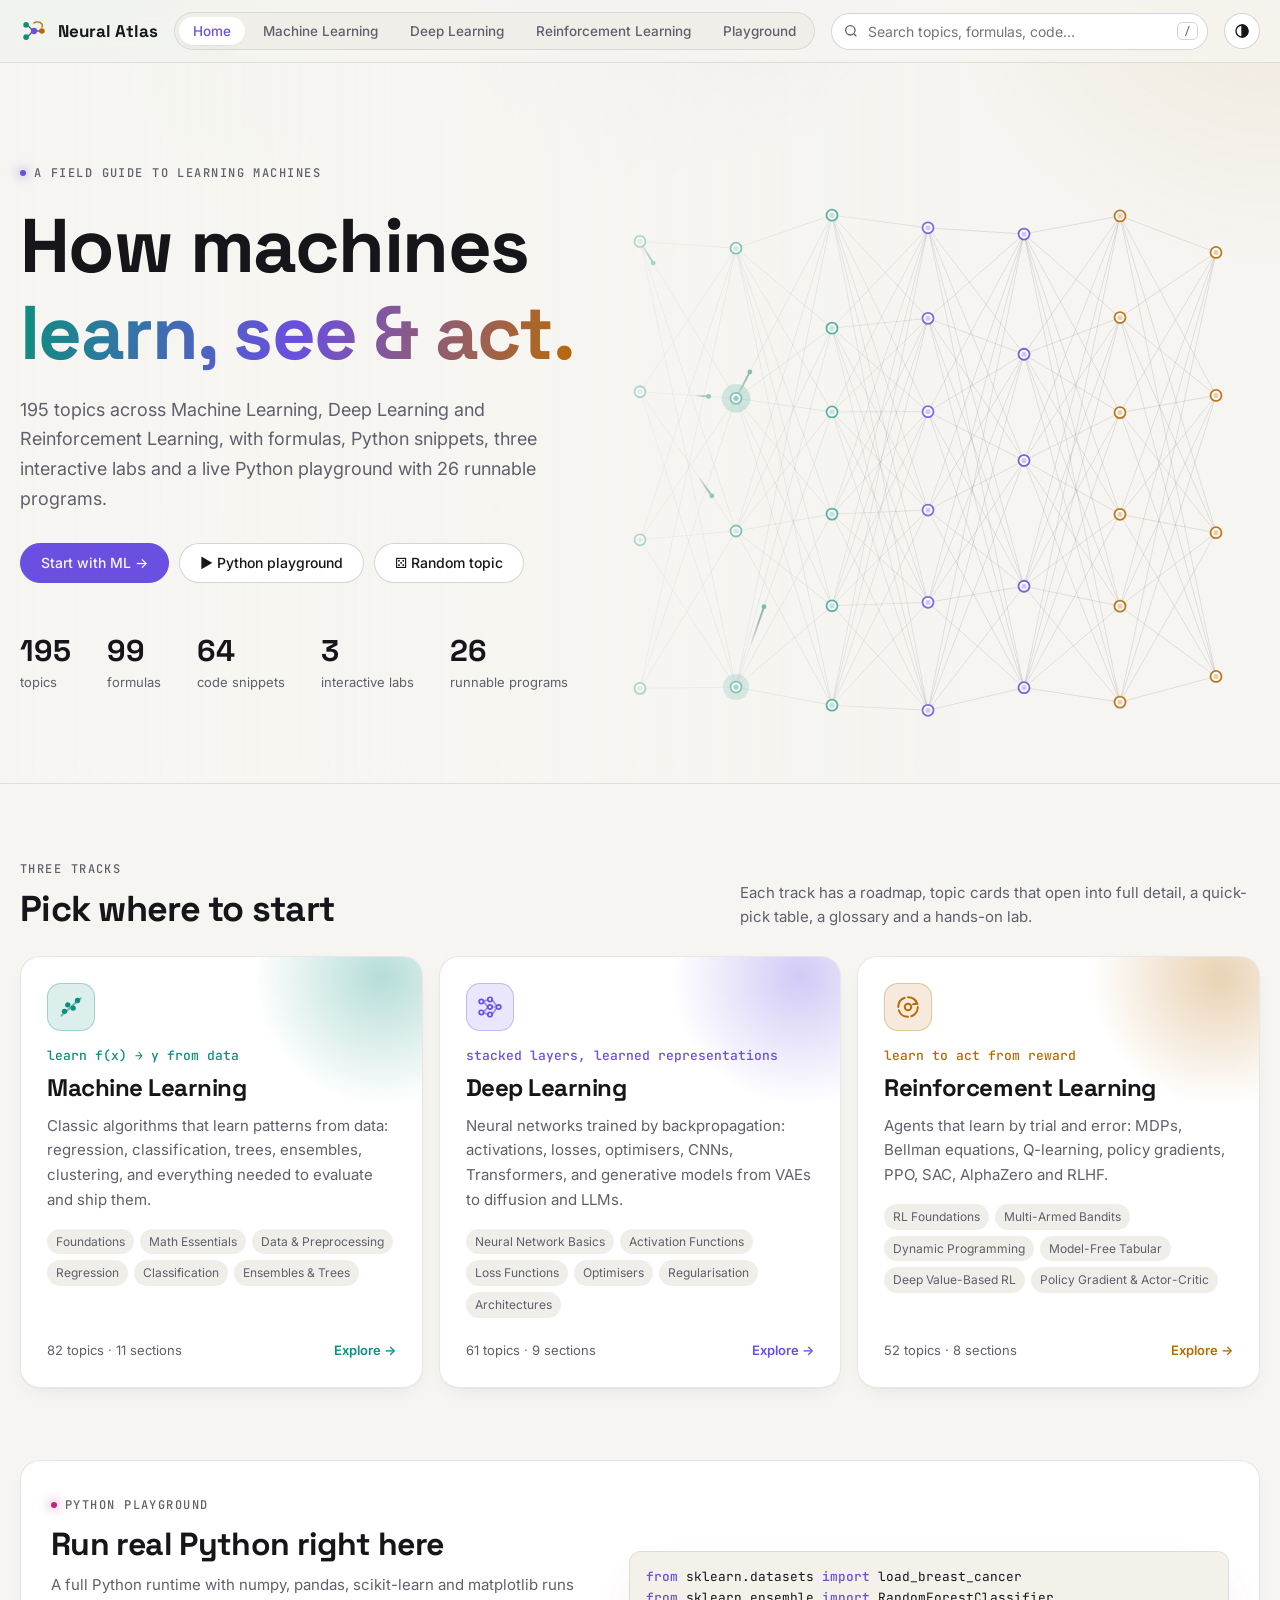
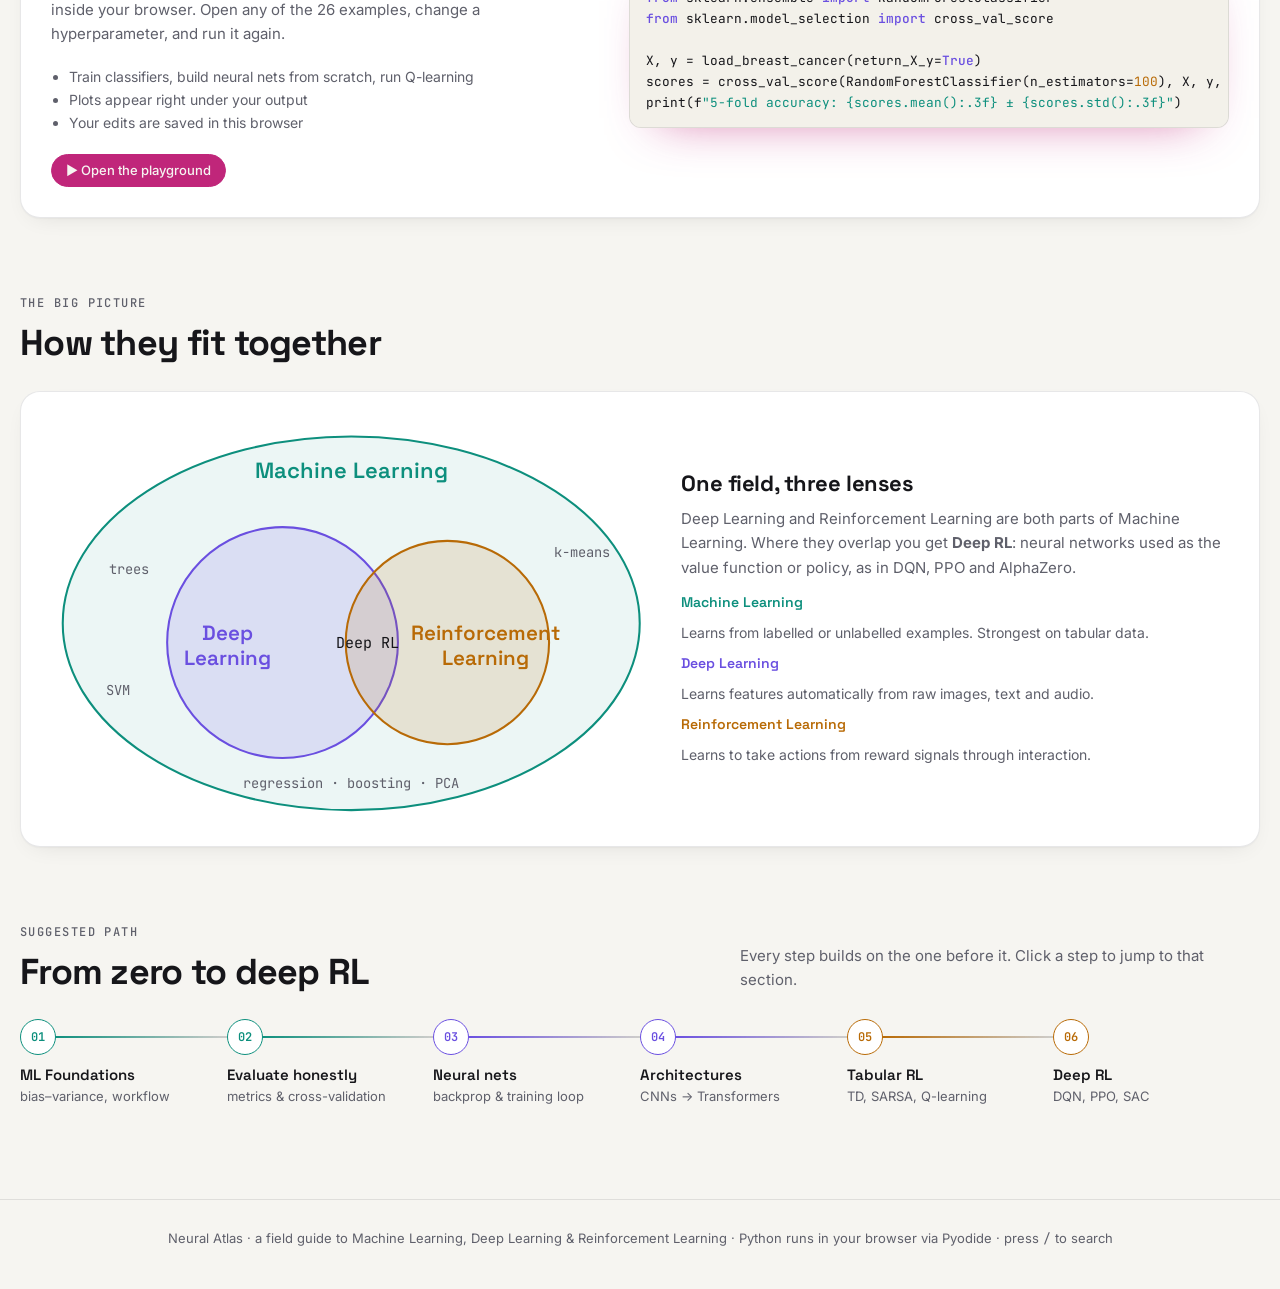
==== commit 04b447f7: "added a live website" ====
--- a/NJRProjects/ML/main.html
+++ b/NJRProjects/ML/main.html
@@ -3,199 +3,1856 @@
 <head>
 <meta charset="utf-8">
 <meta name="viewport" content="width=device-width, initial-scale=1">
-<title>ML Mini Library</title>
+<title>Neural Atlas</title>
+<link rel="icon" href="data:image/svg+xml,%3Csvg xmlns='http://www.w3.org/2000/svg' viewBox='0 0 32 32'%3E%3Ccircle cx='7' cy='9' r='4' fill='%230d8f7d'/%3E%3Ccircle cx='7' cy='23' r='4' fill='%230d8f7d'/%3E%3Ccircle cx='16' cy='16' r='4.5' fill='%236a4fe0'/%3E%3Ccircle cx='25' cy='16' r='4' fill='%23b86a06'/%3E%3C/svg%3E">
+<link rel="preconnect" href="https://fonts.googleapis.com">
+<link rel="preconnect" href="https://fonts.gstatic.com" crossorigin>
+<link href="https://fonts.googleapis.com/css2?family=Space+Grotesk:wght@500;600;700&family=Inter:wght@400;500;600&family=JetBrains+Mono:wght@400;500&display=swap" rel="stylesheet">
 <style>
+/* ============================== TOKENS ============================== */
 :root {
-  --bg: #f7f6f2; --panel: #ffffff; --ink: #1d1d1b; --muted: #6b6a64; --line: #e3e1d9;
-  --accent: #2f5bd3; --accent-soft: #e8eefc; --code-bg: #f1efe8; --good: #1f7a4d; --bad: #b3412e;
-  --shadow: 0 1px 2px rgba(0,0,0,.05);
+  --bg: #f6f5f1; --surface: #ffffff; --surface-2: #f0eee8; --ink: #16161a; --muted: #5f606b;
+  --line: rgba(22,22,30,.10); --line-2: rgba(22,22,30,.18); --code-bg: #f3f1ea;
+  --ml: #0d8f7d; --dl: #6a4fe0; --rl: #b86a06; --py: #c0267a; --good: #1f7a4d; --bad: #c0392b;
+  --wall: #3a3a44; --shadow: 0 1px 2px rgba(0,0,0,.04), 0 8px 24px -12px rgba(0,0,0,.12);
+  --acc: var(--dl); --hdr: 64px;
+  --f-head: "Space Grotesk", ui-sans-serif, system-ui, sans-serif;
+  --f-body: Inter, -apple-system, BlinkMacSystemFont, "Segoe UI", sans-serif;
+  --f-mono: "JetBrains Mono", ui-monospace, "SF Mono", Menlo, monospace;
+  color-scheme: light;
 }
 @media (prefers-color-scheme: dark) {
   :root:not([data-theme="light"]) {
-    --bg: #141413; --panel: #1d1d1b; --ink: #ecebe6; --muted: #9a998f; --line: #2e2d2a;
-    --accent: #7ea2ff; --accent-soft: #1f2842; --code-bg: #25241f; --good: #5fc592; --bad: #f08b75;
-    --shadow: none;
+    --bg: #090a0e; --surface: #12131a; --surface-2: #1a1b24; --ink: #ecedf3; --muted: #9597a8;
+    --line: rgba(255,255,255,.08); --line-2: rgba(255,255,255,.16); --code-bg: #0d0e14;
+    --ml: #2dd4bf; --dl: #a594ff; --rl: #fbbf24; --py: #f472b6; --good: #5fd39a; --bad: #ff8a78;
+    --wall: #454859; --shadow: 0 1px 0 rgba(255,255,255,.03) inset, 0 12px 30px -16px rgba(0,0,0,.7);
+    color-scheme: dark;
   }
 }
 :root[data-theme="dark"] {
-  --bg: #141413; --panel: #1d1d1b; --ink: #ecebe6; --muted: #9a998f; --line: #2e2d2a;
-  --accent: #7ea2ff; --accent-soft: #1f2842; --code-bg: #25241f; --good: #5fc592; --bad: #f08b75;
-  --shadow: none;
-}
+  --bg: #090a0e; --surface: #12131a; --surface-2: #1a1b24; --ink: #ecedf3; --muted: #9597a8;
+  --line: rgba(255,255,255,.08); --line-2: rgba(255,255,255,.16); --code-bg: #0d0e14;
+  --ml: #2dd4bf; --dl: #a594ff; --rl: #fbbf24; --py: #f472b6; --good: #5fd39a; --bad: #ff8a78;
+  --wall: #454859; --shadow: 0 1px 0 rgba(255,255,255,.03) inset, 0 12px 30px -16px rgba(0,0,0,.7);
+  color-scheme: dark;
+}
+[data-track="ml"] { --acc: var(--ml); }
+[data-track="dl"] { --acc: var(--dl); }
+[data-track="rl"] { --acc: var(--rl); }
+[data-track="play"] { --acc: var(--py); }
+
+/* ============================== BASE ============================== */
 * { box-sizing: border-box; }
-html { scroll-behavior: smooth; }
+html { scroll-behavior: smooth; -webkit-text-size-adjust: 100%; }
 body {
   margin: 0; background: var(--bg); color: var(--ink);
-  font: 15px/1.6 -apple-system, BlinkMacSystemFont, "Segoe UI", Inter, Roboto, sans-serif;
-}
-code, pre, .formula { font-family: ui-monospace, "SF Mono", Menlo, Consolas, monospace; }
-a { color: var(--accent); }
-
+  font: 15px/1.65 var(--f-body); overflow-x: hidden;
+}
+body::before {
+  content: ""; position: fixed; inset: 0; z-index: -1; pointer-events: none;
+  background:
+    radial-gradient(40vw 40vw at 5% -10%, color-mix(in srgb, var(--ml) 12%, transparent), transparent 70%),
+    radial-gradient(40vw 40vw at 50% -20%, color-mix(in srgb, var(--dl) 12%, transparent), transparent 70%),
+    radial-gradient(40vw 40vw at 100% -10%, color-mix(in srgb, var(--rl) 10%, transparent), transparent 70%);
+}
+h1, h2, h3, h4 { font-family: var(--f-head); letter-spacing: -.02em; line-height: 1.15; }
+a { color: var(--acc); text-decoration: none; }
+code, pre, .mono { font-family: var(--f-mono); }
+code, pre, .mono, .console, .pg-editor, .CodeMirror, .formula { font-variant-ligatures: none; font-feature-settings: "liga" 0, "calt" 0; }
+button {
+  font: 500 13px/1 var(--f-body); cursor: pointer; color: var(--ink);
+  background: var(--surface); border: 1px solid var(--line-2); border-radius: 999px;
+  padding: 9px 14px; transition: border-color .15s, background .15s, transform .15s;
+}
+button:hover { border-color: var(--acc); }
+button:active { transform: scale(.97); }
+button.primary { background: var(--acc); border-color: var(--acc); color: var(--bg); }
+button.primary:hover { filter: brightness(1.08); }
+button.on { background: color-mix(in srgb, var(--acc) 18%, var(--surface)); border-color: var(--acc); color: var(--acc); }
+:focus-visible { outline: 2px solid var(--acc); outline-offset: 2px; }
+
+/* ============================== HEADER ============================== */
 header {
-  position: sticky; top: 0; z-index: 10; background: var(--bg);
-  border-bottom: 1px solid var(--line); padding: 12px 16px;
-  display: flex; gap: 12px; align-items: center; flex-wrap: wrap;
-}
-header h1 { font-size: 18px; margin: 0; white-space: nowrap; }
-header h1 span { color: var(--muted); font-weight: 400; }
+  position: sticky; top: 0; z-index: 50;
+  background: color-mix(in srgb, var(--bg) 78%, transparent);
+  backdrop-filter: saturate(160%) blur(14px); -webkit-backdrop-filter: saturate(160%) blur(14px);
+  border-bottom: 1px solid var(--line);
+}
+.hdr {
+  max-width: 1320px; margin: 0 auto; padding: 12px 20px;
+  display: flex; align-items: center; gap: 16px;
+}
+.brand { display: flex; align-items: center; gap: 10px; color: var(--ink); font: 700 17px var(--f-head); white-space: nowrap; }
+.brand svg { width: 28px; height: 28px; }
+.tabs { display: flex; gap: 4px; background: var(--surface-2); padding: 4px; border-radius: 999px; border: 1px solid var(--line); }
+.tabs a {
+  padding: 6px 14px; border-radius: 999px; color: var(--muted); font: 500 13.5px var(--f-body);
+  white-space: nowrap; transition: color .15s, background .15s;
+}
+.tabs a:hover { color: var(--ink); }
+.tabs a.active { background: var(--surface); color: var(--acc); box-shadow: var(--shadow); }
+.tabs a .s { display: none; }
+.search-wrap { flex: 1; position: relative; min-width: 160px; }
+.search-wrap svg { position: absolute; left: 12px; top: 50%; transform: translateY(-50%); width: 16px; color: var(--muted); }
 #search {
-  flex: 1; min-width: 180px; padding: 8px 12px; border-radius: 8px;
-  border: 1px solid var(--line); background: var(--panel); color: var(--ink); font-size: 15px;
-}
-#search:focus { outline: 2px solid var(--accent); outline-offset: -1px; }
-button {
-  font: inherit; font-size: 13px; cursor: pointer; border-radius: 8px;
-  border: 1px solid var(--line); background: var(--panel); color: var(--ink); padding: 7px 10px;
-}
-button:hover { border-color: var(--accent); }
-#count { color: var(--muted); font-size: 13px; white-space: nowrap; }
-
-.layout { display: grid; grid-template-columns: 230px 1fr; max-width: 1280px; margin: 0 auto; }
-nav {
-  position: sticky; top: 61px; align-self: start; height: calc(100vh - 61px); overflow-y: auto;
-  padding: 16px 8px 40px 16px; border-right: 1px solid var(--line);
-}
-nav a {
-  display: flex; justify-content: space-between; padding: 5px 8px; border-radius: 6px;
-  color: var(--ink); text-decoration: none; font-size: 14px;
-}
-nav a:hover { background: var(--accent-soft); }
-nav a small { color: var(--muted); }
-main { padding: 16px 24px 80px; min-width: 0; }
-
-section { margin-bottom: 36px; scroll-margin-top: 72px; }
-section > h2 { font-size: 20px; margin: 8px 0 4px; }
-section > p.lead { color: var(--muted); margin: 0 0 14px; }
-.grid { display: grid; grid-template-columns: repeat(auto-fill, minmax(320px, 1fr)); gap: 12px; }
-
+  width: 100%; padding: 9px 40px 9px 36px; border-radius: 999px; font: 14px var(--f-body);
+  border: 1px solid var(--line-2); background: var(--surface); color: var(--ink);
+}
+#search:focus { outline: none; border-color: var(--acc); box-shadow: 0 0 0 4px color-mix(in srgb, var(--acc) 18%, transparent); }
+.kbd {
+  position: absolute; right: 10px; top: 50%; transform: translateY(-50%);
+  font: 11px var(--f-mono); color: var(--muted); border: 1px solid var(--line-2); border-radius: 5px; padding: 1px 6px;
+}
+.icon-btn { padding: 8px; width: 36px; height: 36px; display: grid; place-items: center; }
+.icon-btn svg { width: 16px; height: 16px; }
+
+/* ============================== VIEWS ============================== */
+.view { display: none; }
+.view.active { display: block; animation: fade .35s ease; }
+@keyframes fade { from { opacity: 0; transform: translateY(6px); } to { opacity: 1; transform: none; } }
+.wrap { max-width: 1320px; margin: 0 auto; padding: 0 20px; }
+
+/* ---------- HOME ---------- */
+.hero { position: relative; overflow: hidden; border-bottom: 1px solid var(--line); }
+#hero-cv { position: absolute; inset: 0; width: 100%; height: 100%; opacity: .9; }
+.hero::after {
+  content: ""; position: absolute; inset: 0; pointer-events: none;
+  background: linear-gradient(90deg, var(--bg) 0%, color-mix(in srgb, var(--bg) 85%, transparent) 42%, transparent 75%);
+}
+.hero-inner { position: relative; z-index: 1; max-width: 1320px; margin: 0 auto; padding: 96px 20px 88px; }
+.eyebrow {
+  display: inline-flex; align-items: center; gap: 8px; font: 500 12px var(--f-mono);
+  text-transform: uppercase; letter-spacing: .12em; color: var(--muted);
+}
+.eyebrow .dot { width: 6px; height: 6px; border-radius: 50%; background: var(--acc); box-shadow: 0 0 12px var(--acc); }
+.hero h1 { font-size: clamp(38px, 6.4vw, 76px); margin: 18px 0 18px; max-width: 12ch; font-weight: 700; }
+.grad {
+  background: linear-gradient(100deg, var(--ml), var(--dl) 50%, var(--rl));
+  -webkit-background-clip: text; background-clip: text; color: transparent;
+}
+.hero p.sub { font-size: 18px; color: var(--muted); max-width: 540px; margin: 0 0 30px; }
+.hero .cta { display: flex; gap: 10px; flex-wrap: wrap; }
+.hero .cta button { padding: 12px 20px; font-size: 14px; }
+.stats-row { display: flex; gap: 36px; margin-top: 48px; flex-wrap: wrap; }
+.stat b { display: block; font: 700 30px var(--f-head); }
+.stat span { font-size: 13px; color: var(--muted); }
+
+.block { padding: 72px 0 0; }
+.block-head { display: flex; justify-content: space-between; align-items: end; gap: 20px; margin-bottom: 26px; flex-wrap: wrap; }
+.block-head h2 { font-size: clamp(26px, 3.4vw, 36px); margin: 8px 0 0; }
+.block-head p { color: var(--muted); max-width: 520px; margin: 0; }
+
+.tracks { display: grid; grid-template-columns: repeat(3, 1fr); gap: 16px; }
+.track-card {
+  position: relative; overflow: hidden; display: flex; flex-direction: column; gap: 12px;
+  background: var(--surface); border: 1px solid var(--line); border-radius: 20px; padding: 26px;
+  color: var(--ink); box-shadow: var(--shadow); transition: transform .25s, border-color .25s, box-shadow .25s;
+}
+.track-card::before {
+  content: ""; position: absolute; width: 260px; height: 260px; right: -90px; top: -110px; border-radius: 50%;
+  background: radial-gradient(circle, color-mix(in srgb, var(--acc) 30%, transparent), transparent 70%);
+  transition: transform .4s;
+}
+.track-card:hover { transform: translateY(-4px); border-color: color-mix(in srgb, var(--acc) 55%, transparent);
+  box-shadow: 0 20px 50px -24px color-mix(in srgb, var(--acc) 60%, transparent); }
+.track-card:hover::before { transform: scale(1.25); }
+.t-icon {
+  width: 48px; height: 48px; border-radius: 14px; display: grid; place-items: center; color: var(--acc);
+  background: color-mix(in srgb, var(--acc) 14%, transparent); border: 1px solid color-mix(in srgb, var(--acc) 30%, transparent);
+}
+.t-icon svg { width: 26px; height: 26px; }
+.track-card h3 { font-size: 24px; margin: 6px 0 0; }
+.track-card .tl { color: var(--acc); font: 500 13px var(--f-mono); }
+.track-card p { color: var(--muted); margin: 0; }
+.track-card ul { list-style: none; padding: 0; margin: 4px 0 0; display: flex; flex-wrap: wrap; gap: 6px; }
+.track-card li { font-size: 12px; padding: 3px 9px; border-radius: 999px; background: var(--surface-2); color: var(--muted); }
+.track-card .go { margin-top: auto; padding-top: 10px; display: flex; justify-content: space-between; font-size: 13px; color: var(--muted); }
+.track-card .go b { color: var(--acc); font-weight: 600; }
+
+.fit { display: grid; grid-template-columns: 1.1fr 1fr; gap: 28px; align-items: center;
+  background: var(--surface); border: 1px solid var(--line); border-radius: 20px; padding: 28px; box-shadow: var(--shadow); }
+.fit svg { width: 100%; height: auto; }
+.fit svg a { cursor: pointer; }
+.fit svg a:hover ellipse, .fit svg a:hover circle { stroke-width: 2.5; }
+.fit h3 { font-size: 22px; margin: 0 0 10px; }
+.fit p { color: var(--muted); margin: 0 0 12px; }
+.fit dl { margin: 0; display: grid; gap: 10px; }
+.fit dt { font: 600 14px var(--f-head); }
+.fit dd { margin: 0; color: var(--muted); font-size: 14px; }
+
+.path { display: grid; grid-template-columns: repeat(6, 1fr); gap: 0; counter-reset: p; position: relative; }
+.path a {
+  position: relative; padding: 46px 14px 0 0; color: var(--ink); counter-increment: p;
+}
+.path a::before {
+  content: counter(p, decimal-leading-zero); position: absolute; top: 0; left: 0;
+  width: 34px; height: 34px; border-radius: 50%; display: grid; place-items: center; font: 600 12px var(--f-mono);
+  background: var(--surface); border: 1.5px solid var(--acc); color: var(--acc); z-index: 1;
+}
+.path a::after { content: ""; position: absolute; top: 17px; left: 34px; right: 0; height: 1.5px;
+  background: linear-gradient(90deg, var(--acc), var(--line-2)); }
+.path a:last-child::after { display: none; }
+.path b { display: block; font: 600 15px var(--f-head); }
+.path span { font-size: 13px; color: var(--muted); }
+.path a:hover b { color: var(--acc); }
+
+footer { margin-top: 90px; border-top: 1px solid var(--line); padding: 28px 20px 40px; text-align: center; color: var(--muted); font-size: 13px; }
+
+/* ---------- TRACK PAGE ---------- */
+.t-hero { position: relative; padding: 56px 0 36px; }
+.t-hero h1 { font-size: clamp(34px, 5vw, 58px); margin: 14px 0 12px; }
+.t-hero h1 .g { background: linear-gradient(100deg, var(--acc), var(--ink) 130%); -webkit-background-clip: text; background-clip: text; color: transparent; }
+.t-hero p { color: var(--muted); font-size: 17px; max-width: 640px; margin: 0; }
+.t-meta { display: flex; gap: 10px; margin-top: 22px; flex-wrap: wrap; }
+.pill { font: 500 12.5px var(--f-mono); padding: 5px 11px; border-radius: 999px; border: 1px solid var(--line-2); color: var(--muted); background: var(--surface); }
+.pill b { color: var(--acc); font-weight: 600; }
+
+.roadmap { display: flex; gap: 8px; overflow-x: auto; padding: 4px 0 18px; scrollbar-width: thin; }
+.roadmap a {
+  flex: none; display: flex; align-items: center; gap: 8px; padding: 7px 14px 7px 7px; border-radius: 999px;
+  background: var(--surface); border: 1px solid var(--line); color: var(--ink); font-size: 13px; white-space: nowrap;
+  transition: border-color .15s;
+}
+.roadmap a:hover { border-color: var(--acc); }
+.roadmap a i { font: 600 11px var(--f-mono); font-style: normal; width: 24px; height: 24px; border-radius: 50%;
+  display: grid; place-items: center; background: color-mix(in srgb, var(--acc) 16%, transparent); color: var(--acc); }
+
+.t-layout { display: grid; grid-template-columns: 220px minmax(0, 1fr); gap: 36px; }
+.t-layout > * { min-width: 0; }
+.side { position: sticky; top: calc(var(--hdr) + 20px); align-self: start; max-height: calc(100vh - var(--hdr) - 40px); overflow-y: auto; padding-bottom: 20px; }
+.side .lbl { font: 500 11px var(--f-mono); letter-spacing: .12em; text-transform: uppercase; color: var(--muted); margin: 0 0 10px 10px; }
+.side a {
+  display: flex; justify-content: space-between; gap: 8px; padding: 6px 10px; border-radius: 8px;
+  color: var(--muted); font-size: 13.5px; align-items: baseline; border-left: 2px solid transparent; transition: all .15s;
+}
+.side a:hover { color: var(--ink); background: var(--surface-2); }
+.side a.cur { color: var(--acc); border-left-color: var(--acc); background: color-mix(in srgb, var(--acc) 8%, transparent); }
+.side a small { font: 11px var(--f-mono); opacity: .7; }
+
+.sec { scroll-margin-top: calc(var(--hdr) + 16px); padding-top: 12px; margin-bottom: 44px; }
+.sec-h { display: flex; align-items: baseline; gap: 14px; margin-bottom: 4px; }
+.sec-h .n { font: 600 13px var(--f-mono); color: var(--acc); }
+.sec-h h2 { font-size: 26px; margin: 0; }
+.sec > p.lead { color: var(--muted); margin: 0 0 18px; max-width: 720px; }
+
+.grid { display: grid; grid-template-columns: repeat(auto-fill, minmax(260px, 1fr)); gap: 12px; }
 .card {
-  background: var(--panel); border: 1px solid var(--line); border-radius: 10px;
-  padding: 14px 16px; box-shadow: var(--shadow); min-width: 0;
-}
-.card h3 { margin: 0 0 4px; font-size: 16px; }
-.card p { margin: 6px 0; }
-.tags { display: flex; gap: 6px; flex-wrap: wrap; margin: 4px 0 6px; }
-.tag { font-size: 11px; padding: 1px 7px; border-radius: 99px; background: var(--accent-soft); color: var(--accent); }
+  position: relative; text-align: left; display: flex; flex-direction: column; gap: 8px; width: 100%;
+  background: var(--surface); border: 1px solid var(--line); border-radius: 16px; padding: 18px;
+  font: inherit; color: var(--ink); line-height: 1.55; box-shadow: var(--shadow);
+  transition: transform .2s, border-color .2s, box-shadow .2s;
+}
+.card:hover { transform: translateY(-3px); border-color: color-mix(in srgb, var(--acc) 55%, transparent);
+  box-shadow: 0 16px 40px -22px color-mix(in srgb, var(--acc) 70%, transparent); }
+.card h3 { font-size: 16.5px; margin: 0; font-weight: 600; padding-right: 18px; }
+.card p { margin: 0; color: var(--muted); font-size: 13.5px; display: -webkit-box; -webkit-line-clamp: 3; line-clamp: 3; -webkit-box-orient: vertical; overflow: hidden; }
+.card .foot { margin-top: auto; padding-top: 6px; display: flex; gap: 6px; flex-wrap: wrap; align-items: center; }
+.chip { font: 500 11px var(--f-mono); padding: 2px 8px; border-radius: 999px; background: var(--surface-2); color: var(--muted); }
+.chip.acc { background: color-mix(in srgb, var(--acc) 14%, transparent); color: var(--acc); }
+.card .arrow { position: absolute; right: 16px; top: 16px; color: var(--muted); opacity: 0; transition: all .2s; }
+.card:hover .arrow { opacity: 1; color: var(--acc); transform: translate(2px, -2px); }
+
+.tbl { overflow-x: auto; border: 1px solid var(--line); border-radius: 16px; background: var(--surface); box-shadow: var(--shadow); }
+table { width: 100%; border-collapse: collapse; font-size: 14px; }
+th, td { text-align: left; padding: 11px 16px; border-bottom: 1px solid var(--line); vertical-align: top; }
+tr:last-child td { border-bottom: 0; }
+th { font: 500 11px var(--f-mono); text-transform: uppercase; letter-spacing: .1em; color: var(--muted); background: var(--surface-2); }
+td:first-child { font-weight: 600; }
+td.hl { color: var(--acc); font-weight: 600; }
+
+.gloss { display: grid; grid-template-columns: repeat(auto-fill, minmax(280px, 1fr)); gap: 10px; }
+.gloss div { padding: 14px 16px; border-radius: 12px; background: var(--surface); border: 1px solid var(--line); }
+.gloss b { font-family: var(--f-head); display: block; margin-bottom: 2px; }
+.gloss span { color: var(--muted); font-size: 13.5px; }
+
+/* ---------- LABS ---------- */
+.lab {
+  position: relative; border-radius: 22px; padding: 1px;
+  background: linear-gradient(135deg, color-mix(in srgb, var(--acc) 60%, transparent), var(--line) 40%, var(--line) 60%, color-mix(in srgb, var(--acc) 40%, transparent));
+}
+.lab-in { border-radius: 21px; background: var(--surface); padding: 24px; }
+.lab-head { display: flex; justify-content: space-between; gap: 16px; flex-wrap: wrap; margin-bottom: 18px; }
+.lab-head h3 { font-size: 22px; margin: 8px 0 6px; }
+.lab-head p { color: var(--muted); margin: 0; max-width: 680px; font-size: 14px; }
+.lab-body { display: grid; grid-template-columns: minmax(0, 1fr) 270px; gap: 20px; }
+.lab-cv { width: 100%; display: block; border-radius: 14px; background: var(--surface-2); border: 1px solid var(--line); touch-action: manipulation; }
+#km-cv { aspect-ratio: 16 / 10; cursor: crosshair; }
+#act-cv { aspect-ratio: 16 / 9; cursor: crosshair; }
+#gw-cv { aspect-ratio: 4 / 3; cursor: pointer; }
+.ctrl { display: flex; flex-direction: column; gap: 14px; font-size: 13px; }
+.ctrl label { display: grid; gap: 6px; color: var(--muted); }
+.ctrl label b { color: var(--ink); font-family: var(--f-mono); font-weight: 500; }
+.ctrl .row { display: flex; justify-content: space-between; }
+input[type=range] { width: 100%; accent-color: var(--acc); }
+.btns { display: flex; flex-wrap: wrap; gap: 6px; }
+.kv { display: grid; grid-template-columns: 1fr 1fr; gap: 8px; }
+.kv div { background: var(--surface-2); border-radius: 10px; padding: 8px 10px; }
+.kv span { display: block; font-size: 11px; color: var(--muted); font-family: var(--f-mono); text-transform: uppercase; letter-spacing: .06em; }
+.kv b { font: 600 16px var(--f-head); }
 .formula {
-  background: var(--code-bg); border-radius: 6px; padding: 8px 10px; margin: 8px 0;
-  font-size: 13px; overflow-x: auto; white-space: pre;
-}
-.pc { display: grid; grid-template-columns: 1fr 1fr; gap: 8px; font-size: 13px; margin-top: 6px; }
-.pc ul { margin: 2px 0 0; padding-left: 18px; }
-.pc b.good { color: var(--good); } .pc b.bad { color: var(--bad); }
-details { margin-top: 8px; }
-summary { cursor: pointer; color: var(--accent); font-size: 13px; }
-pre {
-  background: var(--code-bg); border-radius: 6px; padding: 10px; margin: 6px 0 0;
-  font-size: 12.5px; overflow-x: auto; line-height: 1.5;
-}
-mark { background: #ffe58a; color: #1d1d1b; border-radius: 2px; }
-
-table { width: 100%; border-collapse: collapse; font-size: 14px; background: var(--panel); }
-th, td { text-align: left; padding: 7px 10px; border-bottom: 1px solid var(--line); vertical-align: top; }
-th { font-size: 12px; text-transform: uppercase; letter-spacing: .04em; color: var(--muted); }
-.table-wrap { overflow-x: auto; border: 1px solid var(--line); border-radius: 10px; }
-
-/* activation plotter */
-.plotter { background: var(--panel); border: 1px solid var(--line); border-radius: 10px; padding: 14px 16px; }
-.plotter .controls { display: flex; flex-wrap: wrap; gap: 6px; margin-bottom: 10px; }
-.plotter button.on { background: var(--accent); color: #fff; border-color: var(--accent); }
-.plotter canvas { width: 100%; height: 320px; display: block; }
-.plotter .legend { font-size: 13px; color: var(--muted); margin-top: 6px; }
-
-.empty { color: var(--muted); padding: 40px 0; text-align: center; display: none; }
-
-@media (max-width: 820px) {
-  .layout { grid-template-columns: 1fr; }
-  nav {
-    position: static; height: auto; border-right: 0; border-bottom: 1px solid var(--line);
-    display: flex; overflow-x: auto; padding: 8px 16px; gap: 4px;
-  }
-  nav a { white-space: nowrap; }
-  nav a small { display: none; }
-  main { padding: 16px; }
+  font: 13px/1.6 var(--f-mono); background: var(--code-bg); border: 1px solid var(--line); border-radius: 10px;
+  padding: 10px 12px; margin: 0; white-space: pre; overflow-x: auto; color: var(--ink);
+}
+.legend { display: flex; gap: 12px; flex-wrap: wrap; margin-top: 10px; font: 12px var(--f-mono); color: var(--muted); min-height: 18px; }
+.legend i { display: inline-block; width: 10px; height: 10px; border-radius: 3px; margin-right: 5px; vertical-align: -1px; }
+#gw-spark { width: 100%; height: 56px; display: block; border-radius: 10px; background: var(--surface-2); }
+.hint { font-size: 12.5px; color: var(--muted); margin: 0; }
+
+/* ---------- MODAL ---------- */
+dialog {
+  width: min(780px, calc(100vw - 24px)); max-height: calc(100vh - 48px); padding: 0; border: 0; border-radius: 22px;
+  background: var(--surface); color: var(--ink); box-shadow: 0 40px 120px -20px rgba(0,0,0,.5);
+  overflow: hidden;
+}
+dialog::backdrop { background: rgba(5,6,10,.55); backdrop-filter: blur(6px); -webkit-backdrop-filter: blur(6px); }
+dialog[open] { animation: pop .25s cubic-bezier(.2,.9,.3,1.2); }
+@keyframes pop { from { opacity: 0; transform: translateY(12px) scale(.98); } to { opacity: 1; transform: none; } }
+.m { max-height: calc(100vh - 48px); overflow-y: auto; padding: 0 30px 26px; border-top: 3px solid var(--acc); }
+.m-top { position: sticky; top: 0; background: var(--surface); display: flex; justify-content: space-between; align-items: center; padding: 18px 0 10px; z-index: 1; }
+.crumb { font: 500 12px var(--f-mono); color: var(--muted); display: flex; gap: 8px; align-items: center; }
+.badge { padding: 2px 8px; border-radius: 6px; background: var(--acc); color: var(--bg); font: 600 12px var(--f-mono); }
+.m h2 { font-size: 30px; margin: 6px 0 10px; }
+.m .tags { display: flex; gap: 6px; flex-wrap: wrap; }
+.m .desc { font-size: 15.5px; margin: 14px 0 0; }
+.m-lbl { font: 500 11px var(--f-mono); text-transform: uppercase; letter-spacing: .12em; color: var(--muted); margin: 22px 0 8px; display: flex; justify-content: space-between; align-items: center; }
+.m-lbl button { padding: 4px 10px; font-size: 11px; }
+.pc { display: grid; grid-template-columns: 1fr 1fr; gap: 10px; }
+.pc > div { border-radius: 12px; padding: 12px 14px; background: var(--surface-2); }
+.pc b { font: 600 13px var(--f-head); }
+.pc .g b { color: var(--good); } .pc .r b { color: var(--bad); }
+.pc ul { margin: 6px 0 0; padding-left: 18px; font-size: 13.5px; color: var(--muted); }
+pre.code { font: 12.8px/1.65 var(--f-mono); background: var(--code-bg); border: 1px solid var(--line); border-radius: 12px; padding: 14px 16px; margin: 0; overflow-x: auto; }
+.tk-k { color: var(--dl); font-weight: 500; } .tk-s { color: var(--ml); } .tk-c { color: var(--muted); font-style: italic; } .tk-n { color: var(--rl); }
+.m-nav { display: flex; justify-content: space-between; gap: 10px; margin-top: 28px; padding-top: 18px; border-top: 1px solid var(--line); }
+.m-nav button { max-width: 48%; overflow: hidden; text-overflow: ellipsis; white-space: nowrap; }
+.m-nav button:disabled { visibility: hidden; }
+
+/* ---------- SEARCH RESULTS ---------- */
+.res-head { padding: 44px 0 20px; }
+.res-head h1 { font-size: 34px; margin: 8px 0 0; }
+.res-head p { color: var(--muted); margin: 6px 0 0; }
+.res-group { margin-bottom: 36px; }
+.res-group h2 { font-size: 18px; display: flex; align-items: center; gap: 10px; margin: 0 0 14px; }
+.card .where { font: 11px var(--f-mono); color: var(--muted); }
+.empty { text-align: center; padding: 80px 0; color: var(--muted); }
+
+/* ---------- PYTHON PLAYGROUND ---------- */
+.excards { display: grid; grid-template-columns: repeat(auto-fill, minmax(260px, 1fr)); gap: 12px; }
+.excard {
+  display: flex; flex-direction: column; gap: 6px; padding: 16px 18px; border-radius: 16px; color: var(--ink);
+  border: 1px dashed color-mix(in srgb, var(--acc) 50%, transparent);
+  background: color-mix(in srgb, var(--acc) 5%, var(--surface)); transition: transform .2s, border-color .2s;
+}
+.excard:hover { border-style: solid; border-color: var(--acc); transform: translateY(-2px); }
+.excard b { font: 600 15px/1.3 var(--f-head); }
+.excard span { color: var(--muted); font-size: 13px; line-height: 1.5; }
+.excard em { font: 500 12px var(--f-mono); font-style: normal; color: var(--acc); margin-top: auto; padding-top: 4px; }
+
+.promo { display: grid; grid-template-columns: 1fr 1.1fr; gap: 32px; align-items: center; padding: 30px;
+  border-radius: 20px; background: var(--surface); border: 1px solid var(--line); box-shadow: var(--shadow); }
+.promo h2 { font-size: clamp(24px, 3vw, 32px); margin: 10px 0 10px; }
+.promo p { color: var(--muted); margin: 0 0 18px; }
+.promo ul { margin: 0 0 20px; padding-left: 18px; color: var(--muted); font-size: 14px; }
+.promo .code { box-shadow: 0 20px 50px -30px color-mix(in srgb, var(--acc) 70%, transparent); }
+
+.m-run { display: flex; align-items: center; justify-content: space-between; gap: 12px; margin-top: 22px; padding: 14px 16px;
+  border-radius: 14px; color: var(--ink); border: 1px solid color-mix(in srgb, var(--acc) 50%, transparent);
+  background: color-mix(in srgb, var(--acc) 10%, var(--surface)); }
+.m-run:hover { border-color: var(--acc); }
+.m-run small { display: block; font: 500 11px var(--f-mono); text-transform: uppercase; letter-spacing: .1em; color: var(--acc); }
+.m-run b { font: 600 15px var(--f-head); }
+.m-run i { font-style: normal; font: 600 13px var(--f-body); color: var(--acc); white-space: nowrap; }
+
+.status i { display: inline-block; width: 8px; height: 8px; border-radius: 50%; background: var(--muted); margin-right: 6px; vertical-align: 1px; }
+.status.loading i { background: var(--rl); animation: pulse 1s infinite; }
+.status.running i { background: var(--acc); animation: pulse .7s infinite; }
+.status.ready i { background: var(--good); }
+.status.error i { background: var(--bad); }
+.status.ready span, .status.running span { color: var(--ink); }
+@keyframes pulse { 50% { opacity: .25; } }
+
+.pg { display: grid; grid-template-columns: 240px minmax(0, 1fr); gap: 24px; }
+.pg-list { position: sticky; top: calc(var(--hdr) + 20px); align-self: start; max-height: calc(100vh - var(--hdr) - 40px); overflow-y: auto; padding-bottom: 20px; }
+.pg-list h4 { font: 500 11px var(--f-mono); letter-spacing: .12em; text-transform: uppercase; color: var(--acc); margin: 18px 0 6px 10px; }
+.pg-list h4:first-child { margin-top: 0; }
+.pg-list button {
+  display: flex; justify-content: space-between; align-items: center; gap: 8px; width: 100%; text-align: left;
+  border: 0; border-left: 2px solid transparent; border-radius: 8px; background: transparent; padding: 7px 10px;
+  color: var(--muted); font: 13.5px/1.35 var(--f-body);
+}
+.pg-list button:hover { background: var(--surface-2); color: var(--ink); }
+.pg-list button.cur { color: var(--acc); background: color-mix(in srgb, var(--acc) 9%, transparent); border-left-color: var(--acc); }
+.pg-list button .ed { flex: none; width: 6px; height: 6px; border-radius: 50%; background: var(--acc); display: none; }
+.pg-list button.edited .ed { display: block; }
+#pg-select { display: none; width: 100%; margin-bottom: 14px; padding: 10px 12px; border-radius: 12px; font: 14px var(--f-body);
+  background: var(--surface); color: var(--ink); border: 1px solid var(--line-2); }
+
+.pg-main { display: grid; grid-template-columns: minmax(0, 1.12fr) minmax(0, 1fr); gap: 16px; }
+.panel { display: flex; flex-direction: column; min-width: 0; height: 700px; overflow: hidden;
+  background: var(--surface); border: 1px solid var(--line); border-radius: 18px; box-shadow: var(--shadow); }
+.panel-h { display: flex; align-items: center; justify-content: space-between; gap: 10px; padding: 12px 14px; border-bottom: 1px solid var(--line); flex-wrap: wrap; }
+.panel-h .btns button { padding: 7px 12px; }
+.panel-h button:disabled { opacity: .45; cursor: default; }
+.pg-title { min-width: 0; flex: 1 1 220px; }
+.pg-title b { font: 600 15px/1.3 var(--f-head); }
+.pg-title span.d { display: block; font-size: 12.5px; color: var(--muted); margin-top: 3px; line-height: 1.45; }
+.pg-title .badge { font-size: 11px; margin-right: 6px; vertical-align: 1px; }
+.pg-editor { flex: 1; min-height: 0; position: relative; background: var(--code-bg); }
+.pg-editor textarea { position: absolute; inset: 0; width: 100%; height: 100%; border: 0; resize: none; padding: 12px 14px;
+  background: var(--code-bg); color: var(--ink); font: 13px/1.6 var(--f-mono); outline: none; tab-size: 4; white-space: pre; }
+.panel-f { display: flex; justify-content: space-between; gap: 10px; flex-wrap: wrap; padding: 8px 14px; border-top: 1px solid var(--line); font-size: 12px; color: var(--muted); }
+.panel-f b { color: var(--acc); font-weight: 600; }
+.console { flex: 1; min-height: 0; overflow: auto; padding: 12px 14px; background: var(--code-bg);
+  font: 12.8px/1.55 var(--f-mono); white-space: pre-wrap; word-break: break-word; color: var(--ink); }
+.console .e { color: var(--bad); }
+.console .s { color: var(--muted); font-style: italic; }
+.console img { display: block; max-width: 100%; height: auto; margin: 10px 0; border-radius: 10px; background: #fff; border: 1px solid var(--line); }
+.console .ph { height: 100%; display: grid; place-items: center; text-align: center; color: var(--muted); font: 14px/1.6 var(--f-body); white-space: normal; }
+
+.pg-editor .CodeMirror { position: absolute; inset: 0; height: 100%; background: var(--code-bg); color: var(--ink); font: 13px/1.6 var(--f-mono); }
+.pg-editor .CodeMirror-gutters { background: var(--code-bg); border-right: 1px solid var(--line); }
+.pg-editor .CodeMirror-linenumber { color: var(--muted); opacity: .7; }
+.pg-editor .CodeMirror-cursor { border-left: 2px solid var(--acc); }
+.pg-editor .CodeMirror-selected, .pg-editor .CodeMirror-focused .CodeMirror-selected { background: color-mix(in srgb, var(--acc) 22%, transparent); }
+.pg-editor .CodeMirror-activeline-background { background: color-mix(in srgb, var(--ink) 4%, transparent); }
+.pg-editor .CodeMirror-matchingbracket { color: var(--good) !important; text-decoration: underline; }
+.pg-editor .cm-keyword { color: var(--dl); font-weight: 500; }
+.pg-editor .cm-string { color: var(--ml); }
+.pg-editor .cm-comment { color: var(--muted); font-style: italic; }
+.pg-editor .cm-number { color: var(--rl); }
+.pg-editor .cm-builtin { color: var(--py); }
+.pg-editor .cm-def { color: var(--py); font-weight: 600; }
+.pg-editor .cm-operator, .pg-editor .cm-variable, .pg-editor .cm-property { color: var(--ink); }
+.pg-editor .cm-variable-2 { color: color-mix(in srgb, var(--ink) 80%, var(--dl)); }
+.pg-editor .cm-meta { color: var(--rl); }
+
+@media (max-width: 1280px) {
+  .pg-main { grid-template-columns: minmax(0, 1fr); }
+  .panel { height: auto; }
+  .pg-editor { height: 520px; flex: none; }
+  .console { flex: none; min-height: 220px; max-height: 760px; }
+}
+@media (max-width: 1080px) {
+  .pg { grid-template-columns: minmax(0, 1fr); }
+  .pg-list { display: none; }
+  #pg-select { display: block; }
+  .promo { grid-template-columns: minmax(0, 1fr); }
+}
+@media (max-width: 720px) {
+  .pg-editor { height: 440px; }
+  .panel-h .btns { width: 100%; }
+}
+@media (max-width: 1240px) { .tabs a .l { display: none; } .tabs a .s { display: inline; } }
+
+/* ============================== RESPONSIVE ============================== */
+@media (max-width: 1080px) {
+  .tracks { grid-template-columns: 1fr; }
+  .fit { grid-template-columns: 1fr; }
+  .path { grid-template-columns: repeat(3, 1fr); row-gap: 24px; }
+  .path a:nth-child(3)::after { display: none; }
+  .lab-body { grid-template-columns: 1fr; }
+  .t-layout { grid-template-columns: minmax(0, 1fr); gap: 0; }
+  .side { position: sticky; top: var(--hdr); z-index: 5; max-height: none; display: flex; gap: 4px; overflow-x: auto;
+    margin: 0 -20px 20px; padding: 10px 20px; background: color-mix(in srgb, var(--bg) 88%, transparent);
+    backdrop-filter: blur(10px); -webkit-backdrop-filter: blur(10px); border-bottom: 1px solid var(--line); }
+  .side .lbl { display: none; }
+  .side a { flex: none; border-left: 0; border-radius: 999px; white-space: nowrap; }
+  .side a small { display: none; }
+  .sec { scroll-margin-top: calc(var(--hdr) + 64px); }
+}
+@media (max-width: 720px) {
+  .hdr { flex-wrap: wrap; gap: 10px; padding: 10px 16px; }
+  .brand span { display: none; }
+  .tabs { flex: 1; justify-content: space-between; }
+  .tabs a { padding: 6px 10px; }
+  .tabs a .l { display: none; } .tabs a .s { display: inline; }
+  .search-wrap { order: 3; flex-basis: 100%; }
+  .kbd { display: none; }
+  .wrap { padding: 0 16px; }
+  .side { margin: 0 -16px 20px; padding: 10px 16px; }
+  .hero-inner { padding: 56px 16px 56px; }
+  .hero::after { background: linear-gradient(180deg, color-mix(in srgb, var(--bg) 70%, transparent), var(--bg)); }
+  .stats-row { gap: 22px; }
+  .path { grid-template-columns: 1fr 1fr; }
+  .path a::after { display: none; }
+  .lab-in { padding: 16px; }
+  .m { padding: 0 18px 20px; }
+  .m h2 { font-size: 24px; }
+  .pc { grid-template-columns: 1fr; }
   .grid { grid-template-columns: 1fr; }
+}
+@media (prefers-reduced-motion: reduce) {
+  *, *::before, *::after { animation: none !important; transition: none !important; }
+  html { scroll-behavior: auto; }
 }
 </style>
 </head>
 <body>
+
 <header>
-  <h1>ML Mini Library <span>· everything in one page</span></h1>
-  <input id="search" type="search" placeholder="Search topics, formulas, code…  (press / to focus)" autocomplete="off">
-  <span id="count"></span>
-  <button id="expand">Expand code</button>
-  <button id="theme" title="Toggle theme">◐</button>
+  <div class="hdr">
+    <a class="brand" href="#home" aria-label="Neural Atlas home">
+      <svg viewBox="0 0 32 32" fill="none">
+        <circle cx="7" cy="9" r="3.2" fill="var(--ml)"/><circle cx="7" cy="23" r="3.2" fill="var(--ml)"/>
+        <circle cx="16" cy="16" r="3.6" fill="var(--dl)"/><circle cx="25" cy="16" r="3.2" fill="var(--rl)"/>
+        <path d="M9.8 10.5 13 14M9.8 21.5 13 18M19.6 16h2.2" stroke="var(--muted)" stroke-width="1.5" stroke-linecap="round"/>
+        <path d="M25 11.5c3-4-5-8-9-4.6" stroke="var(--rl)" stroke-width="1.5" stroke-linecap="round" fill="none"/>
+      </svg>
+      <span>Neural Atlas</span>
+    </a>
+    <nav class="tabs" id="tabs">
+      <a href="#home" data-v="home"><span class="l">Home</span><span class="s">Home</span></a>
+      <a href="#ml" data-v="ml" data-track="ml"><span class="l">Machine Learning</span><span class="s">ML</span></a>
+      <a href="#dl" data-v="dl" data-track="dl"><span class="l">Deep Learning</span><span class="s">DL</span></a>
+      <a href="#rl" data-v="rl" data-track="rl"><span class="l">Reinforcement Learning</span><span class="s">RL</span></a>
+      <a href="#play" data-v="play" data-track="play"><span class="l">Playground</span><span class="s">Code</span></a>
+    </nav>
+    <div class="search-wrap">
+      <svg viewBox="0 0 24 24" fill="none" stroke="currentColor" stroke-width="2"><circle cx="11" cy="11" r="7"/><path d="m20 20-3.5-3.5"/></svg>
+      <input id="search" type="search" placeholder="Search topics, formulas, code…" autocomplete="off" aria-label="Search the library">
+      <span class="kbd">/</span>
+    </div>
+    <button class="icon-btn" id="theme" aria-label="Toggle light or dark theme">
+      <svg viewBox="0 0 24 24" fill="none" stroke="currentColor" stroke-width="2"><circle cx="12" cy="12" r="9"/><path d="M12 3a9 9 0 0 1 0 18z" fill="currentColor"/></svg>
+    </button>
+  </div>
 </header>
 
-<div class="layout">
-  <nav id="nav"></nav>
-  <main id="main">
-    <div class="empty" id="empty">No topics match your search.</div>
-  </main>
-</div>
+<main>
+  <section class="view" id="view-home"></section>
+  <section class="view" id="view-ml" data-track="ml"></section>
+  <section class="view" id="view-dl" data-track="dl"></section>
+  <section class="view" id="view-rl" data-track="rl"></section>
+  <section class="view" id="view-play" data-track="play"></section>
+  <section class="view" id="view-search"></section>
+</main>
+
+<footer>Neural Atlas · a field guide to Machine Learning, Deep Learning &amp; Reinforcement Learning · Python runs in your browser via Pyodide · press <span class="mono">/</span> to search</footer>
+
+<dialog id="modal"><div class="m" id="m"></div></dialog>
+
+<!-- ======================================================================
+     PLAYGROUND EXAMPLES: plain Python, one <script> per example.
+     data-topics links an example to topic cards (by exact title).
+     ====================================================================== -->
+
+<script type="text/x-python" id="ex-ml-linreg" data-track="ml" data-title="Linear regression: closed form vs gradient descent"
+  data-desc="Fit a line two ways, watch the loss fall, and see what a too-large learning rate does."
+  data-topics="Linear Regression|Gradient &amp; Chain Rule|Supervised Learning">
+# Linear regression two ways: the closed-form normal equation vs gradient descent.
+# Try LR = 0.35 to watch gradient descent diverge, or LR = 0.01 to see it crawl.
+import numpy as np
+import matplotlib.pyplot as plt
+
+rng = np.random.default_rng(0)
+X = rng.uniform(-3, 3, size=(100, 1))
+y = 4.0 + 2.5 * X[:, 0] + rng.normal(0, 1.0, size=100)   # true b = 4, w = 2.5
+
+# 1) Closed form: theta = (XᵀX)⁻¹ Xᵀy, with a column of ones for the bias
+Xb = np.c_[np.ones(len(X)), X]
+theta_closed = np.linalg.solve(Xb.T @ Xb, Xb.T @ y)
+print("Closed form:      b = %.3f, w = %.3f" % tuple(theta_closed))
+
+# 2) Batch gradient descent on the mean squared error
+LR, EPOCHS = 0.1, 200
+theta = np.zeros(2)
+losses = []
+for epoch in range(EPOCHS):
+    err = Xb @ theta - y
+    losses.append((err ** 2).mean())
+    grad = 2 * Xb.T @ err / len(y)
+    theta -= LR * grad
+
+print("Gradient descent: b = %.3f, w = %.3f" % tuple(theta))
+print("Final MSE: %.4f" % losses[-1])
+
+fig, ax = plt.subplots(1, 2, figsize=(10, 4))
+xs = np.linspace(-3, 3, 50)
+ax[0].scatter(X, y, s=14, alpha=0.6, label="data")
+ax[0].plot(xs, theta[0] + theta[1] * xs, "r", lw=2, label="gradient descent fit")
+ax[0].set_title("Data and fitted line"); ax[0].legend()
+ax[1].plot(losses)
+ax[1].set_yscale("log"); ax[1].set_xlabel("epoch"); ax[1].set_title("MSE per epoch")
+plt.tight_layout()
+plt.show()
+</script>
+
+<script type="text/x-python" id="ex-ml-classifiers" data-track="ml" data-title="Six classifiers, one dataset"
+  data-desc="Logistic regression, k-NN, SVM, tree, random forest and naive Bayes: cross-validated accuracy and decision boundaries."
+  data-topics="Logistic Regression|k-Nearest Neighbours|Support Vector Machine|Naive Bayes|Multi-class Strategies">
+# Six classic classifiers on the same non-linear dataset.
+# Compare 5-fold cross-validated accuracy and the shape of each decision boundary.
+# Try changing noise=, or the model settings (k, C, gamma, max_depth).
+import numpy as np
+import matplotlib.pyplot as plt
+from sklearn.datasets import make_moons
+from sklearn.model_selection import cross_val_score
+from sklearn.pipeline import make_pipeline
+from sklearn.preprocessing import StandardScaler
+from sklearn.linear_model import LogisticRegression
+from sklearn.neighbors import KNeighborsClassifier
+from sklearn.svm import SVC
+from sklearn.tree import DecisionTreeClassifier
+from sklearn.ensemble import RandomForestClassifier
+from sklearn.naive_bayes import GaussianNB
+
+X, y = make_moons(n_samples=300, noise=0.25, random_state=0)
+
+models = {
+    "Logistic Regression": LogisticRegression(),
+    "k-NN (k=7)": KNeighborsClassifier(n_neighbors=7),
+    "SVM (RBF kernel)": SVC(kernel="rbf", C=1.0, gamma=2.0),
+    "Decision Tree (depth 5)": DecisionTreeClassifier(max_depth=5, random_state=0),
+    "Random Forest": RandomForestClassifier(n_estimators=100, random_state=0),
+    "Gaussian Naive Bayes": GaussianNB(),
+}
+
+xx, yy = np.meshgrid(np.linspace(-2, 3, 150), np.linspace(-1.5, 2, 150))
+grid = np.c_[xx.ravel(), yy.ravel()]
+
+fig, axes = plt.subplots(2, 3, figsize=(12, 7))
+for ax, (name, model) in zip(axes.ravel(), models.items()):
+    pipe = make_pipeline(StandardScaler(), model)
+    scores = cross_val_score(pipe, X, y, cv=5)
+    pipe.fit(X, y)
+    Z = pipe.predict(grid).reshape(xx.shape)
+    ax.contourf(xx, yy, Z, alpha=0.25, cmap="coolwarm")
+    ax.scatter(X[:, 0], X[:, 1], c=y, cmap="coolwarm", s=12, edgecolor="k", linewidth=0.3)
+    ax.set_title(f"{name}\nCV accuracy = {scores.mean():.3f}", fontsize=10)
+    ax.set_xticks([]); ax.set_yticks([])
+    print(f"{name:25s} {scores.mean():.3f} ± {scores.std():.3f}")
+
+plt.tight_layout()
+plt.show()
+</script>
+
+<script type="text/x-python" id="ex-ml-bias-variance" data-track="ml" data-title="Underfitting vs overfitting"
+  data-desc="Polynomial regression of increasing degree, with train and test error side by side."
+  data-topics="Bias–Variance Tradeoff|Overfitting vs Underfitting|Polynomial Regression">
+# Underfitting vs overfitting with polynomial regression.
+# A low degree is too simple (high bias); a high degree memorises noise (high variance).
+# Try N_TRAIN = 200: more data makes high-degree models behave much better.
+import numpy as np
+import matplotlib.pyplot as plt
+from sklearn.pipeline import make_pipeline
+from sklearn.preprocessing import PolynomialFeatures
+from sklearn.linear_model import LinearRegression
+from sklearn.metrics import mean_squared_error
+
+N_TRAIN, NOISE = 30, 0.25
+rng = np.random.default_rng(0)
+f = lambda x: np.sin(2 * np.pi * x)
+x_tr = rng.uniform(0, 1, N_TRAIN); y_tr = f(x_tr) + rng.normal(0, NOISE, N_TRAIN)
+x_te = rng.uniform(0, 1, 300);     y_te = f(x_te) + rng.normal(0, NOISE, 300)
+
+def fit(degree):
+    return make_pipeline(PolynomialFeatures(degree), LinearRegression()).fit(x_tr[:, None], y_tr)
+
+degrees = list(range(1, 16))
+tr_err, te_err = [], []
+for d in degrees:
+    m = fit(d)
+    tr_err.append(mean_squared_error(y_tr, m.predict(x_tr[:, None])))
+    te_err.append(mean_squared_error(y_te, m.predict(x_te[:, None])))
+    print(f"degree {d:2d}   train MSE {tr_err[-1]:.3f}   test MSE {te_err[-1]:.3f}")
+
+best = degrees[int(np.argmin(te_err))]
+print("\nBest degree by test error:", best)
+
+xs = np.linspace(0, 1, 300)
+fig, axes = plt.subplots(1, 4, figsize=(15, 3.6))
+for ax, d, label in zip(axes, [1, best, 15], ["underfit", "just right", "overfit"]):
+    ax.scatter(x_tr, y_tr, s=14, label="train")
+    ax.plot(xs, f(xs), "k--", lw=1, label="truth")
+    ax.plot(xs, fit(d).predict(xs[:, None]), "r", lw=2, label=f"degree {d}")
+    ax.set_ylim(-2, 2); ax.set_title(f"Degree {d} ({label})"); ax.legend(fontsize=7)
+axes[3].plot(degrees, tr_err, "o-", label="train")
+axes[3].plot(degrees, te_err, "o-", label="test")
+axes[3].set_yscale("log"); axes[3].set_xlabel("degree"); axes[3].set_title("Error vs complexity"); axes[3].legend()
+plt.tight_layout()
+plt.show()
+</script>
+
+<script type="text/x-python" id="ex-ml-regularization" data-track="ml" data-title="Ridge vs Lasso paths"
+  data-desc="Watch L2 shrink every weight and L1 zero out the useless ones as α grows."
+  data-topics="Ridge (L2)|Lasso (L1)|Elastic Net|Norms|Feature Selection">
+# Ridge (L2) vs Lasso (L1): how coefficients shrink as regularisation strength grows.
+# Only 4 of the 10 features really matter. Lasso sets the others to exactly zero.
+import numpy as np
+import matplotlib.pyplot as plt
+from sklearn.linear_model import Ridge, Lasso, LinearRegression
+from sklearn.preprocessing import StandardScaler
+
+rng = np.random.default_rng(1)
+n, d = 80, 10
+X = StandardScaler().fit_transform(rng.normal(size=(n, d)))
+true_w = np.array([3, -2, 0, 0, 1.5, 0, 0, 0, 0.5, 0])
+y = X @ true_w + rng.normal(0, 1, n)
+
+ridge_alphas = np.logspace(-2, 4, 60)
+lasso_alphas = np.logspace(-3, 1, 60)
+ridge_path = np.array([Ridge(alpha=a).fit(X, y).coef_ for a in ridge_alphas])
+lasso_path = np.array([Lasso(alpha=a, max_iter=20000).fit(X, y).coef_ for a in lasso_alphas])
+
+np.set_printoptions(precision=2, suppress=True)
+print("true weights :", true_w.astype(float))
+print("OLS          :", LinearRegression().fit(X, y).coef_)
+print("Ridge α=10   :", Ridge(alpha=10).fit(X, y).coef_)
+print("Lasso α=0.2  :", Lasso(alpha=0.2).fit(X, y).coef_)
+
+fig, ax = plt.subplots(1, 2, figsize=(12, 4))
+ax[0].plot(ridge_alphas, ridge_path); ax[0].set_xscale("log")
+ax[0].set_title("Ridge: weights shrink smoothly"); ax[0].set_xlabel("alpha")
+ax[1].plot(lasso_alphas, lasso_path); ax[1].set_xscale("log")
+ax[1].set_title("Lasso: weights hit exactly zero"); ax[1].set_xlabel("alpha")
+for a in ax:
+    a.axhline(0, color="k", lw=0.5); a.set_ylabel("coefficient")
+plt.tight_layout()
+plt.show()
+</script>
+
+<script type="text/x-python" id="ex-ml-tree" data-track="ml" data-title="Decision tree depth and rules"
+  data-desc="Train vs test accuracy as the tree gets deeper, plus the if/else rules it learned."
+  data-topics="Decision Tree">
+# Decision tree on the breast-cancer dataset: depth vs accuracy, and the learned rules.
+# Deeper trees keep improving on training data but stop improving on the test set.
+import matplotlib.pyplot as plt
+from sklearn.datasets import load_breast_cancer
+from sklearn.model_selection import train_test_split
+from sklearn.tree import DecisionTreeClassifier, export_text
+
+data = load_breast_cancer()
+X_tr, X_te, y_tr, y_te = train_test_split(
+    data.data, data.target, test_size=0.3, random_state=0, stratify=data.target)
+
+depths = range(1, 13)
+train_acc, test_acc = [], []
+for d in depths:
+    t = DecisionTreeClassifier(max_depth=d, random_state=0).fit(X_tr, y_tr)
+    train_acc.append(t.score(X_tr, y_tr)); test_acc.append(t.score(X_te, y_te))
+    print(f"max_depth={d:2d}  train={train_acc[-1]:.3f}  test={test_acc[-1]:.3f}  leaves={t.get_n_leaves()}")
+
+small = DecisionTreeClassifier(max_depth=3, random_state=0).fit(X_tr, y_tr)
+print("\nRules learned by a depth-3 tree:\n")
+print(export_text(small, feature_names=list(data.feature_names)))
+
+plt.figure(figsize=(7, 4))
+plt.plot(depths, train_acc, "o-", label="train")
+plt.plot(depths, test_acc, "o-", label="test")
+plt.xlabel("max_depth"); plt.ylabel("accuracy"); plt.title("Tree depth vs accuracy")
+plt.legend(); plt.grid(alpha=0.3)
+plt.show()
+</script>
+
+<script type="text/x-python" id="ex-ml-ensembles" data-track="ml" data-title="Ensembles vs a single tree"
+  data-desc="Bagging, random forest, AdaBoost and gradient boosting compared with cross-validation."
+  data-topics="Bagging|Random Forest|AdaBoost|Gradient Boosting|XGBoost / LightGBM / CatBoost|Stacking &amp; Voting|Permutation Importance">
+# One tree vs bagging vs random forest vs boosting, scored with 5-fold cross-validation.
+import numpy as np
+import matplotlib.pyplot as plt
+from sklearn.datasets import load_breast_cancer
+from sklearn.model_selection import cross_val_score
+from sklearn.tree import DecisionTreeClassifier
+from sklearn.ensemble import (BaggingClassifier, RandomForestClassifier, AdaBoostClassifier,
+                              GradientBoostingClassifier, HistGradientBoostingClassifier)
+
+data = load_breast_cancer()
+X, y = data.data, data.target
+
+models = {
+    "Single tree": DecisionTreeClassifier(random_state=0),
+    "Bagging": BaggingClassifier(DecisionTreeClassifier(), n_estimators=50, random_state=0),
+    "Random Forest": RandomForestClassifier(n_estimators=200, random_state=0),
+    "AdaBoost": AdaBoostClassifier(n_estimators=100, random_state=0),
+    "Gradient Boosting": GradientBoostingClassifier(random_state=0),
+    "HistGradientBoosting": HistGradientBoostingClassifier(random_state=0),
+}
+
+names, means, stds = [], [], []
+for name, m in models.items():
+    s = cross_val_score(m, X, y, cv=5)
+    names.append(name); means.append(s.mean()); stds.append(s.std())
+    print(f"{name:22s} {s.mean():.4f} ± {s.std():.4f}")
+
+rf = RandomForestClassifier(n_estimators=200, random_state=0).fit(X, y)
+top = np.argsort(rf.feature_importances_)[::-1][:5]
+print("\nTop 5 Random Forest features:")
+for i in top:
+    print(f"  {data.feature_names[i]:25s} {rf.feature_importances_[i]:.3f}")
+
+plt.figure(figsize=(9, 4))
+plt.barh(names, means, xerr=stds, color="#14b8a6")
+plt.xlim(0.85, 1.0); plt.xlabel("5-fold CV accuracy"); plt.title("Ensembles beat a single tree")
+plt.gca().invert_yaxis()
+plt.tight_layout()
+plt.show()
+</script>
+
+<script type="text/x-python" id="ex-ml-kmeans" data-track="ml" data-title="Choosing k for k-means"
+  data-desc="The elbow method and the silhouette score on synthetic blobs."
+  data-topics="k-Means|Clustering Metrics|Hierarchical Clustering|Gaussian Mixture Models">
+# Choosing k for k-means: the elbow method and the silhouette score.
+# Change TRUE_K or cluster_std and see whether the two methods still agree.
+import numpy as np
+import matplotlib.pyplot as plt
+from sklearn.datasets import make_blobs
+from sklearn.cluster import KMeans
+from sklearn.metrics import silhouette_score
+
+TRUE_K = 4
+X, _ = make_blobs(n_samples=500, centers=TRUE_K, cluster_std=0.9, random_state=7)
+
+ks = range(2, 9)
+inertias, sils = [], []
+for k in ks:
+    km = KMeans(n_clusters=k, n_init=10, random_state=0).fit(X)
+    inertias.append(km.inertia_)
+    sils.append(silhouette_score(X, km.labels_))
+    print(f"k={k}  inertia={km.inertia_:8.1f}  silhouette={sils[-1]:.3f}")
+
+best_k = list(ks)[int(np.argmax(sils))]
+print("\nBest k by silhouette:", best_k)
+km = KMeans(n_clusters=best_k, n_init=10, random_state=0).fit(X)
+
+fig, ax = plt.subplots(1, 3, figsize=(14, 4))
+ax[0].plot(ks, inertias, "o-"); ax[0].set_title("Elbow: inertia vs k"); ax[0].set_xlabel("k")
+ax[1].plot(ks, sils, "o-", color="#8b5cf6"); ax[1].set_title("Silhouette vs k"); ax[1].set_xlabel("k")
+ax[2].scatter(X[:, 0], X[:, 1], c=km.labels_, cmap="tab10", s=10)
+ax[2].scatter(*km.cluster_centers_.T, c="k", marker="X", s=150)
+ax[2].set_title(f"k-means with k = {best_k}")
+plt.tight_layout()
+plt.show()
+</script>
+
+<script type="text/x-python" id="ex-ml-pca" data-track="ml" data-title="PCA on handwritten digits"
+  data-desc="Project 64-dimensional images to 2D and see how many components keep 95% of the variance."
+  data-topics="PCA|Eigenvalues &amp; SVD|Curse of Dimensionality|t-SNE &amp; UMAP">
+# PCA on 8×8 handwritten digits: 64 dimensions squeezed into 2 for plotting.
+import numpy as np
+import matplotlib.pyplot as plt
+from sklearn.datasets import load_digits
+from sklearn.decomposition import PCA
+from sklearn.preprocessing import StandardScaler
+
+digits = load_digits()
+X = StandardScaler().fit_transform(digits.data)
+print("data shape:", X.shape)
+
+pca_full = PCA().fit(X)
+cum = np.cumsum(pca_full.explained_variance_ratio_)
+for target in (0.5, 0.8, 0.95):
+    print(f"components needed for {target:.0%} of the variance: {np.searchsorted(cum, target) + 1}")
+
+Z = PCA(n_components=2).fit_transform(X)
+
+fig, ax = plt.subplots(1, 2, figsize=(13, 5))
+sc = ax[0].scatter(Z[:, 0], Z[:, 1], c=digits.target, cmap="tab10", s=8)
+ax[0].set_title("Digits projected onto the first 2 principal components")
+fig.colorbar(sc, ax=ax[0], ticks=range(10))
+ax[1].plot(range(1, 65), cum, lw=2)
+ax[1].axhline(0.95, ls="--", color="gray")
+ax[1].set_xlabel("number of components"); ax[1].set_ylabel("cumulative explained variance")
+ax[1].set_title("How much variance each extra component keeps")
+plt.tight_layout()
+plt.show()
+</script>
+
+<script type="text/x-python" id="ex-ml-metrics" data-track="ml" data-title="Classification metrics beyond accuracy"
+  data-desc="Confusion matrix, precision/recall, ROC and PR curves, and the effect of the decision threshold."
+  data-topics="Confusion Matrix|Precision, Recall &amp; F1|ROC-AUC &amp; PR-AUC|Threshold &amp; Calibration|Log Loss|Imbalanced Data">
+# Classification metrics beyond accuracy: confusion matrix, precision/recall, ROC and PR curves.
+import numpy as np
+import matplotlib.pyplot as plt
+from sklearn.datasets import load_breast_cancer
+from sklearn.model_selection import train_test_split
+from sklearn.pipeline import make_pipeline
+from sklearn.preprocessing import StandardScaler
+from sklearn.linear_model import LogisticRegression
+from sklearn.metrics import (confusion_matrix, classification_report, roc_curve, roc_auc_score,
+                             precision_recall_curve, average_precision_score, precision_score, recall_score)
+
+data = load_breast_cancer()
+X_tr, X_te, y_tr, y_te = train_test_split(data.data, data.target, test_size=0.3,
+                                          random_state=1, stratify=data.target)
+clf = make_pipeline(StandardScaler(), LogisticRegression(max_iter=1000)).fit(X_tr, y_tr)
+proba = clf.predict_proba(X_te)[:, 1]
+pred = (proba >= 0.5).astype(int)
+
+print("Confusion matrix (rows = actual, cols = predicted):")
+print(confusion_matrix(y_te, pred))
+print()
+print(classification_report(y_te, pred, target_names=data.target_names))
+print(f"ROC-AUC = {roc_auc_score(y_te, proba):.4f}   PR-AUC = {average_precision_score(y_te, proba):.4f}\n")
+
+print("Moving the decision threshold trades precision for recall:")
+for t in (0.1, 0.3, 0.5, 0.7, 0.9):
+    p = (proba >= t).astype(int)
+    print(f"  threshold {t:.1f}: precision {precision_score(y_te, p):.3f}  recall {recall_score(y_te, p):.3f}")
+
+fpr, tpr, _ = roc_curve(y_te, proba)
+prec, rec, _ = precision_recall_curve(y_te, proba)
+fig, ax = plt.subplots(1, 2, figsize=(11, 4))
+ax[0].plot(fpr, tpr, lw=2); ax[0].plot([0, 1], [0, 1], "k--", lw=1)
+ax[0].set_xlabel("False positive rate"); ax[0].set_ylabel("True positive rate"); ax[0].set_title("ROC curve")
+ax[1].plot(rec, prec, lw=2, color="#8b5cf6")
+ax[1].set_xlabel("Recall"); ax[1].set_ylabel("Precision"); ax[1].set_title("Precision-recall curve")
+plt.tight_layout()
+plt.show()
+</script>
+
+<script type="text/x-python" id="ex-ml-tuning" data-track="ml" data-title="Grid search with a pipeline"
+  data-desc="Tune an RBF SVM&#x27;s C and γ with cross-validation, without leaking test data."
+  data-topics="Hyperparameter Tuning|Cross-Validation|Pipelines|Train / Validation / Test Split|Feature Scaling|Data Leakage">
+# Hyperparameter tuning with a leakage-free Pipeline and GridSearchCV.
+import numpy as np
+import matplotlib.pyplot as plt
+from sklearn.datasets import load_wine
+from sklearn.model_selection import train_test_split, GridSearchCV
+from sklearn.pipeline import Pipeline
+from sklearn.preprocessing import StandardScaler
+from sklearn.svm import SVC
+
+X, y = load_wine(return_X_y=True)
+X_tr, X_te, y_tr, y_te = train_test_split(X, y, test_size=0.25, random_state=0, stratify=y)
+
+pipe = Pipeline([("scale", StandardScaler()), ("svm", SVC(kernel="rbf"))])
+Cs = [0.01, 0.1, 1, 10, 100]
+gammas = [0.001, 0.01, 0.1, 1, 10]
+search = GridSearchCV(pipe, {"svm__C": Cs, "svm__gamma": gammas}, cv=5)
+search.fit(X_tr, y_tr)
+
+print("Best params :", search.best_params_)
+print(f"Best CV acc : {search.best_score_:.3f}")
+print(f"Test acc    : {search.score(X_te, y_te):.3f}")
+
+scores = search.cv_results_["mean_test_score"].reshape(len(Cs), len(gammas))
+plt.figure(figsize=(6, 5))
+plt.imshow(scores, cmap="viridis")
+plt.xticks(range(len(gammas)), gammas); plt.yticks(range(len(Cs)), Cs)
+plt.xlabel("gamma"); plt.ylabel("C"); plt.title("Mean CV accuracy")
+for i in range(len(Cs)):
+    for j in range(len(gammas)):
+        plt.text(j, i, f"{scores[i, j]:.2f}", ha="center", va="center",
+                 color="w" if scores[i, j] < 0.7 else "k", fontsize=9)
+plt.colorbar()
+plt.show()
+</script>
+
+<script type="text/x-python" id="ex-ml-eda" data-track="ml" data-title="Exploratory data analysis with pandas"
+  data-desc="Summary statistics, group-bys, correlations and a scatter matrix on the iris dataset."
+  data-topics="Exploratory Data Analysis|NumPy &amp; Pandas|Matplotlib &amp; Seaborn|Missing Values">
+# Exploratory data analysis with pandas on the classic iris dataset.
+import pandas as pd
+import matplotlib.pyplot as plt
+from pandas.plotting import scatter_matrix
+from sklearn.datasets import load_iris
+
+pd.set_option("display.width", 160); pd.set_option("display.max_columns", 12)
+
+iris = load_iris(as_frame=True)
+df = iris.frame
+df["species"] = df["target"].map(dict(enumerate(iris.target_names)))
+
+print("Shape:", df.shape, "\n")
+print(df.head(), "\n")
+print("Missing values per column:\n", df.isna().sum(), "\n", sep="")
+print(df.describe().round(2), "\n")
+print("Mean of each feature per species:")
+print(df.groupby("species").mean(numeric_only=True).drop(columns="target").round(2), "\n")
+print("Correlation matrix:")
+print(df.drop(columns=["target", "species"]).corr().round(2))
+
+colors = df["target"].map({0: "#14b8a6", 1: "#8b5cf6", 2: "#f59e0b"})
+scatter_matrix(df.drop(columns=["target", "species"]), c=colors, figsize=(9, 9), diagonal="hist", alpha=0.8)
+plt.suptitle("Pairwise feature plots (colour = species)")
+plt.show()
+</script>
+
+<script type="text/x-python" id="ex-dl-activations" data-track="dl" data-title="Activation functions and their gradients"
+  data-desc="Plot seven activations with their derivatives and compare how much gradient each lets through."
+  data-topics="Sigmoid|Tanh|ReLU|Leaky ReLU / PReLU|ELU / SELU|GELU|Swish / SiLU|Which one to use?">
+# Activation functions and their derivatives.
+# The derivative is what backprop multiplies through every layer, so its size matters.
+import numpy as np
+import matplotlib.pyplot as plt
+from math import erf
+
+x = np.linspace(-5, 5, 500)
+sigmoid = lambda z: 1 / (1 + np.exp(-z))
+verf = np.vectorize(erf)
+
+acts = {
+    "sigmoid":    sigmoid(x),
+    "tanh":       np.tanh(x),
+    "ReLU":       np.maximum(0, x),
+    "Leaky ReLU": np.where(x > 0, x, 0.1 * x),
+    "ELU":        np.where(x > 0, x, np.exp(x) - 1),
+    "GELU":       0.5 * x * (1 + verf(x / np.sqrt(2))),
+    "Swish/SiLU": x * sigmoid(x),
+}
+
+print(f"{'function':12s} {'max slope':>10s} {'slope at x=-4':>14s}")
+fig, ax = plt.subplots(1, 2, figsize=(13, 4.5))
+for name, y in acts.items():
+    dy = np.gradient(y, x)                     # numerical derivative
+    ax[0].plot(x, y, lw=2, label=name)
+    ax[1].plot(x, dy, lw=2, label=name)
+    print(f"{name:12s} {dy.max():10.3f} {dy[np.searchsorted(x, -4)]:14.4f}")
+
+ax[0].set_ylim(-1.5, 3); ax[0].set_title("f(x)"); ax[0].legend(fontsize=8)
+ax[1].set_ylim(-0.2, 1.3); ax[1].set_title("f'(x)  (gradient flowing back)")
+for a in ax:
+    a.axhline(0, color="k", lw=0.5); a.axvline(0, color="k", lw=0.5); a.grid(alpha=0.3)
+plt.tight_layout()
+plt.show()
+</script>
+
+<script type="text/x-python" id="ex-dl-mlp-xor" data-track="dl" data-title="Neural net from scratch: XOR"
+  data-desc="A 2-4-1 network with hand-written forward and backward passes."
+  data-topics="Perceptron &amp; Neuron|Multi-Layer Perceptron|Forward &amp; Backpropagation|Tensors &amp; Autograd">
+# A neural network from scratch: 2 → 4 → 1 MLP with hand-written backprop, learning XOR.
+# XOR is not linearly separable, so a single neuron can't learn it but one hidden layer can.
+import numpy as np
+import matplotlib.pyplot as plt
+
+X = np.array([[0, 0], [0, 1], [1, 0], [1, 1]], dtype=float)
+y = np.array([[0], [1], [1], [0]], dtype=float)
+
+HIDDEN, LR, EPOCHS, SEED = 4, 1.0, 3000, 42
+rng = np.random.default_rng(SEED)
+W1 = rng.normal(0, 1, (2, HIDDEN)); b1 = np.zeros(HIDDEN)
+W2 = rng.normal(0, 1, (HIDDEN, 1)); b2 = np.zeros(1)
+sigmoid = lambda z: 1 / (1 + np.exp(-z))
+
+losses = []
+for epoch in range(EPOCHS):
+    # forward pass
+    a1 = np.tanh(X @ W1 + b1)
+    p = sigmoid(a1 @ W2 + b2)
+    loss = -np.mean(y * np.log(p + 1e-9) + (1 - y) * np.log(1 - p + 1e-9))
+    losses.append(loss)
+
+    # backward pass (sigmoid + binary cross-entropy gives dL/dz2 = p - y)
+    dz2 = (p - y) / len(X)
+    dW2, db2 = a1.T @ dz2, dz2.sum(0)
+    dz1 = (dz2 @ W2.T) * (1 - a1 ** 2)          # tanh'(z) = 1 - tanh²(z)
+    dW1, db1 = X.T @ dz1, dz1.sum(0)
+
+    # gradient descent step
+    W1 -= LR * dW1; b1 -= LR * db1
+    W2 -= LR * dW2; b2 -= LR * db2
+
+    if epoch % 500 == 0:
+        print(f"epoch {epoch:4d}  loss {loss:.4f}")
+
+print("\nPredictions:")
+for xi, pi in zip(X, p):
+    print(f"  {xi.astype(int)} → {pi[0]:.3f}")
+
+xx, yy = np.meshgrid(np.linspace(-0.5, 1.5, 200), np.linspace(-0.5, 1.5, 200))
+grid = np.c_[xx.ravel(), yy.ravel()]
+Z = sigmoid(np.tanh(grid @ W1 + b1) @ W2 + b2).reshape(xx.shape)
+
+fig, ax = plt.subplots(1, 2, figsize=(11, 4))
+ax[0].plot(losses); ax[0].set_yscale("log"); ax[0].set_title("Training loss"); ax[0].set_xlabel("epoch")
+cs = ax[1].contourf(xx, yy, Z, levels=20, cmap="coolwarm", alpha=0.8)
+ax[1].scatter(X[:, 0], X[:, 1], c=y[:, 0], cmap="coolwarm", s=150, edgecolor="k")
+ax[1].set_title("Learned decision surface for XOR"); fig.colorbar(cs, ax=ax[1])
+plt.tight_layout()
+plt.show()
+</script>
+
+<script type="text/x-python" id="ex-dl-mlp-moons" data-track="dl" data-title="Numpy MLP with mini-batch SGD"
+  data-desc="A configurable network: swap activations, layer sizes and learning rates and watch the decision boundary change."
+  data-topics="The Training Loop|Weight Initialisation|Binary Cross-Entropy">
+# A reusable numpy MLP trained with mini-batch SGD.
+# Change ACTIVATION ("relu", "tanh", "sigmoid"), HIDDEN, LR or EPOCHS and compare.
+import numpy as np
+import matplotlib.pyplot as plt
+from sklearn.datasets import make_moons
+
+ACTIVATION, HIDDEN, LR, EPOCHS, BATCH = "relu", [32, 32], 0.1, 300, 32
+
+X, y = make_moons(n_samples=600, noise=0.2, random_state=0)
+y = y.reshape(-1, 1).astype(float)
+rng = np.random.default_rng(0)
+idx = rng.permutation(len(X)); tr, te = idx[:450], idx[450:]
+
+acts = {
+    "relu":    (lambda z: np.maximum(0, z), lambda a, z: (z > 0).astype(float)),
+    "tanh":    (np.tanh,                    lambda a, z: 1 - a ** 2),
+    "sigmoid": (lambda z: 1 / (1 + np.exp(-z)), lambda a, z: a * (1 - a)),
+}
+act, dact = acts[ACTIVATION]
+sigmoid = acts["sigmoid"][0]
+
+# He initialisation suits ReLU; Xavier suits tanh and sigmoid
+sizes = [2] + HIDDEN + [1]
+scale = (lambda n: np.sqrt(2 / n)) if ACTIVATION == "relu" else (lambda n: np.sqrt(1 / n))
+Ws = [rng.normal(0, scale(m), (m, n)) for m, n in zip(sizes[:-1], sizes[1:])]
+bs = [np.zeros(n) for n in sizes[1:]]
+
+def forward(x):
+    zs, as_ = [], [x]
+    for i, (W, b) in enumerate(zip(Ws, bs)):
+        z = as_[-1] @ W + b
+        zs.append(z)
+        as_.append(sigmoid(z) if i == len(Ws) - 1 else act(z))
+    return zs, as_
+
+losses, accs = [], []
+for epoch in range(EPOCHS):
+    perm = rng.permutation(tr)
+    for start in range(0, len(perm), BATCH):
+        b_idx = perm[start:start + BATCH]
+        zs, as_ = forward(X[b_idx])
+        delta = (as_[-1] - y[b_idx]) / len(b_idx)          # BCE + sigmoid
+        for i in reversed(range(len(Ws))):
+            gW, gb = as_[i].T @ delta, delta.sum(0)
+            if i > 0:
+                delta = (delta @ Ws[i].T) * dact(as_[i], zs[i - 1])
+            Ws[i] -= LR * gW; bs[i] -= LR * gb
+    p = forward(X[tr])[1][-1]
+    losses.append(-np.mean(y[tr] * np.log(p + 1e-9) + (1 - y[tr]) * np.log(1 - p + 1e-9)))
+    accs.append(((forward(X[te])[1][-1] > 0.5) == y[te]).mean())
+    if epoch % 50 == 0 or epoch == EPOCHS - 1:
+        print(f"epoch {epoch:3d}  train loss {losses[-1]:.4f}  test acc {accs[-1]:.3f}")
+
+xx, yy = np.meshgrid(np.linspace(-2, 3, 200), np.linspace(-1.5, 2, 200))
+Z = forward(np.c_[xx.ravel(), yy.ravel()])[1][-1].reshape(xx.shape)
+fig, ax = plt.subplots(1, 2, figsize=(12, 4))
+ax[0].plot(losses, label="train loss"); ax[0].plot(accs, label="test accuracy")
+ax[0].set_xlabel("epoch"); ax[0].legend(); ax[0].set_title(f"{ACTIVATION} network {HIDDEN}")
+ax[1].contourf(xx, yy, Z, levels=20, cmap="coolwarm", alpha=0.7)
+ax[1].scatter(X[:, 0], X[:, 1], c=y[:, 0], cmap="coolwarm", s=8, edgecolor="k", linewidth=0.2)
+ax[1].set_title("Decision boundary")
+plt.tight_layout()
+plt.show()
+</script>
+
+<script type="text/x-python" id="ex-dl-optimizers" data-track="dl" data-title="SGD vs Momentum vs RMSProp vs Adam"
+  data-desc="Four optimisers race down a curved valley toward the minimum."
+  data-topics="Gradient Descent / SGD|Momentum &amp; Nesterov|RMSProp|Adam / AdamW|Learning-Rate Schedules">
+# SGD vs Momentum vs RMSProp vs Adam on a curved valley (Rosenbrock-style).
+# Each optimiser starts at the same point; watch how they reach the minimum at (1, 1).
+import numpy as np
+import matplotlib.pyplot as plt
+
+def f(p):
+    x, y = p
+    return (1 - x) ** 2 + 5 * (y - x ** 2) ** 2
+
+def grad(p):
+    x, y = p
+    return np.array([-2 * (1 - x) - 20 * x * (y - x ** 2), 10 * (y - x ** 2)])
+
+START, STEPS = np.array([-1.5, 2.0]), 400
+
+def sgd(lr=0.02):
+    p = START.copy(); path = [p.copy()]
+    for _ in range(STEPS):
+        p -= lr * grad(p); path.append(p.copy())
+    return np.array(path)
+
+def momentum(lr=0.005, beta=0.9):
+    p, v = START.copy(), np.zeros(2); path = [p.copy()]
+    for _ in range(STEPS):
+        v = beta * v + grad(p); p -= lr * v; path.append(p.copy())
+    return np.array(path)
+
+def rmsprop(lr=0.02, rho=0.9, eps=1e-8):
+    p, s = START.copy(), np.zeros(2); path = [p.copy()]
+    for _ in range(STEPS):
+        g = grad(p); s = rho * s + (1 - rho) * g ** 2
+        p -= lr * g / (np.sqrt(s) + eps); path.append(p.copy())
+    return np.array(path)
+
+def adam(lr=0.05, b1=0.9, b2=0.999, eps=1e-8):
+    p, m, v = START.copy(), np.zeros(2), np.zeros(2); path = [p.copy()]
+    for t in range(1, STEPS + 1):
+        g = grad(p)
+        m = b1 * m + (1 - b1) * g; v = b2 * v + (1 - b2) * g ** 2
+        m_hat, v_hat = m / (1 - b1 ** t), v / (1 - b2 ** t)
+        p -= lr * m_hat / (np.sqrt(v_hat) + eps); path.append(p.copy())
+    return np.array(path)
+
+runs = {"SGD": sgd(), "Momentum": momentum(), "RMSProp": rmsprop(), "Adam": adam()}
+for name, path in runs.items():
+    print(f"{name:9s} final point ({path[-1, 0]:+.3f}, {path[-1, 1]:+.3f})   loss {f(path[-1]):.5f}")
+
+xx, yy = np.meshgrid(np.linspace(-2, 2, 300), np.linspace(-1, 3, 300))
+zz = f((xx, yy))
+fig, ax = plt.subplots(1, 2, figsize=(13, 5))
+ax[0].contour(xx, yy, np.log(zz + 1e-3), levels=30, cmap="gray", alpha=0.6)
+for name, path in runs.items():
+    ax[0].plot(path[:, 0], path[:, 1], lw=1.8, label=name)
+ax[0].plot(1, 1, "r*", ms=15); ax[0].plot(*START, "ko")
+ax[0].set_title("Optimiser paths"); ax[0].legend()
+for name, path in runs.items():
+    ax[1].plot([f(p) for p in path], label=name)
+ax[1].set_yscale("log"); ax[1].set_xlabel("step"); ax[1].set_title("Loss"); ax[1].legend()
+plt.tight_layout()
+plt.show()
+</script>
+
+<script type="text/x-python" id="ex-dl-vanishing" data-track="dl" data-title="Vanishing gradients in a 30-layer net"
+  data-desc="Measure the gradient at every layer for sigmoid, ReLU and residual networks."
+  data-topics="Vanishing &amp; Exploding Gradients|Residual Connections|Gradient Clipping">
+# Vanishing gradients: how big is the gradient at each layer of a 30-layer network?
+# Sigmoid shrinks it layer after layer. ReLU with He init and residual connections keep it alive.
+import numpy as np
+import matplotlib.pyplot as plt
+
+DEPTH, WIDTH, BATCH = 30, 64, 128
+rng = np.random.default_rng(0)
+x0 = rng.normal(size=(BATCH, WIDTH))
+
+def grad_norms(kind):
+    sig = lambda z: 1 / (1 + np.exp(-z))
+    std = np.sqrt(2 / WIDTH) if "relu" in kind else np.sqrt(1 / WIDTH)
+    Ws = [rng.normal(0, std, (WIDTH, WIDTH)) for _ in range(DEPTH)]
+    acts, x = [], x0
+    for W in Ws:                                   # forward pass
+        z = x @ W
+        a = np.maximum(0, z) if "relu" in kind else sig(z)
+        x = x + a if "residual" in kind else a
+        acts.append((z, a))
+    g, norms = np.ones_like(x), []
+    for W, (z, a) in zip(reversed(Ws), reversed(acts)):   # backward pass
+        local = (z > 0).astype(float) if "relu" in kind else a * (1 - a)
+        g_branch = (g * local) @ W.T
+        g = g + g_branch if "residual" in kind else g_branch
+        norms.append(np.linalg.norm(g) / np.sqrt(g.size))
+    return norms[::-1]                             # layer 1 first
+
+kinds = ["sigmoid", "relu (He init)", "sigmoid + residual"]
+plt.figure(figsize=(9, 4.5))
+for k in kinds:
+    n = grad_norms(k)
+    plt.plot(range(1, DEPTH + 1), n, "o-", ms=3, label=k)
+    print(f"{k:22s} gradient at layer 1: {n[0]:.2e}   at layer {DEPTH}: {n[-1]:.2e}")
+plt.yscale("log"); plt.xlabel("layer (1 = closest to the input)"); plt.ylabel("gradient RMS")
+plt.title("Gradient size per layer"); plt.legend(); plt.grid(alpha=0.3)
+plt.show()
+</script>
+
+<script type="text/x-python" id="ex-dl-softmax" data-track="dl" data-title="Softmax, cross-entropy and gradient checking"
+  data-desc="Stable softmax, the p − y gradient verified numerically, and temperature."
+  data-topics="Softmax|Categorical Cross-Entropy|KL Divergence">
+# Softmax + cross-entropy from scratch, a numerical-stability trick, and a gradient check.
+import numpy as np
+import matplotlib.pyplot as plt
+
+def softmax_naive(z):
+    e = np.exp(z)
+    return e / e.sum()
+
+def softmax(z):
+    e = np.exp(z - z.max())            # subtracting the max changes nothing mathematically
+    return e / e.sum()
+
+big = np.array([1000.0, 1001.0, 1002.0])
+with np.errstate(over="ignore", invalid="ignore"):
+    print("naive softmax of large logits :", softmax_naive(big))
+print("stable softmax of large logits:", softmax(big).round(4))
+
+def cross_entropy(z, target):
+    return -np.log(softmax(z)[target])
+
+# The analytic gradient of CE w.r.t. the logits is simply p − onehot(target)
+z = np.array([2.0, 1.0, 0.1, -1.0]); target = 0
+p = softmax(z)
+analytic = p.copy(); analytic[target] -= 1
+
+numeric, h = np.zeros_like(z), 1e-5
+for i in range(len(z)):
+    zp, zm = z.copy(), z.copy(); zp[i] += h; zm[i] -= h
+    numeric[i] = (cross_entropy(zp, target) - cross_entropy(zm, target)) / (2 * h)
+
+np.set_printoptions(precision=6, suppress=True)
+print("\nprobabilities   :", p)
+print("loss            :", round(cross_entropy(z, target), 6))
+print("analytic grad   :", analytic)
+print("numerical grad  :", numeric)
+print("max difference  :", np.abs(analytic - numeric).max())
+
+temps = [0.5, 1, 2, 5]
+plt.figure(figsize=(9, 4))
+w = 0.2
+for i, T in enumerate(temps):
+    plt.bar(np.arange(len(z)) + i * w, softmax(z / T), width=w, label=f"T = {T}")
+plt.xticks(np.arange(len(z)) + 0.3, [f"logit {v}" for v in z])
+plt.title("Softmax with temperature: low T is sharper, high T is flatter"); plt.legend()
+plt.show()
+</script>
+
+<script type="text/x-python" id="ex-dl-conv" data-track="dl" data-title="Convolution from scratch"
+  data-desc="Slide edge-detection, blur and sharpen kernels over an image, then max-pool."
+  data-topics="Convolutional Networks (CNN)|Transfer Learning">
+# 2D convolution from scratch: slide hand-made kernels over an image to detect edges.
+# CNNs learn kernels like these automatically.
+import numpy as np
+import matplotlib.pyplot as plt
+
+N = 64
+yy, xx = np.mgrid[0:N, 0:N]
+img = np.zeros((N, N))
+img[12:30, 10:28] = 1.0                                   # a square
+img[((xx - 44) ** 2 + (yy - 42) ** 2) < 13 ** 2] = 0.6    # a circle
+img += np.random.default_rng(0).normal(0, 0.05, img.shape)
+
+def conv2d(image, kernel, stride=1):
+    kh, kw = kernel.shape
+    H = (image.shape[0] - kh) // stride + 1
+    W = (image.shape[1] - kw) // stride + 1
+    out = np.zeros((H, W))
+    for i in range(kh):                  # loop over kernel offsets, vectorised over the image
+        for j in range(kw):
+            out += kernel[i, j] * image[i:i + H * stride:stride, j:j + W * stride:stride]
+    return out
+
+def max_pool(x, size=2):
+    H, W = x.shape[0] // size, x.shape[1] // size
+    return x[:H * size, :W * size].reshape(H, size, W, size).max(axis=(1, 3))
+
+kernels = {
+    "vertical edges (Sobel x)":   np.array([[-1, 0, 1], [-2, 0, 2], [-1, 0, 1]]),
+    "horizontal edges (Sobel y)": np.array([[-1, -2, -1], [0, 0, 0], [1, 2, 1]]),
+    "blur (box 3×3)":             np.ones((3, 3)) / 9,
+    "sharpen":                    np.array([[0, -1, 0], [-1, 5, -1], [0, -1, 0]]),
+}
+
+fig, axes = plt.subplots(1, 5, figsize=(16, 3.6))
+axes[0].imshow(img, cmap="gray"); axes[0].set_title(f"input {img.shape}")
+for ax, (name, k) in zip(axes[1:], kernels.items()):
+    out = conv2d(img, k)
+    ax.imshow(out, cmap="gray"); ax.set_title(f"{name}\n{out.shape}", fontsize=9)
+    print(f"{name:28s} output {out.shape}  → after 2×2 max-pool {max_pool(out).shape}")
+for ax in axes:
+    ax.axis("off")
+plt.tight_layout()
+plt.show()
+print("\nOutput size formula: (W − K + 2P) / S + 1 =", (64 - 3 + 0) // 1 + 1)
+</script>
+
+<script type="text/x-python" id="ex-dl-attention" data-track="dl" data-title="Self-attention from scratch"
+  data-desc="Scaled dot-product attention with two heads, an optional causal mask and heatmaps."
+  data-topics="Attention|Transformer|Tokenisation &amp; Embeddings|Large Language Models">
+# Scaled dot-product self-attention from scratch, the core operation inside a Transformer.
+import numpy as np
+import matplotlib.pyplot as plt
+
+tokens = ["the", "cat", "sat", "on", "the", "mat"]
+D_MODEL, D_HEAD, CAUSAL = 16, 8, False       # set CAUSAL = True for a GPT-style mask
+rng = np.random.default_rng(3)
+
+vocab = {w: rng.normal(size=D_MODEL) for w in set(tokens)}
+X = np.stack([vocab[w] for w in tokens])      # (seq_len, d_model)
+X += 0.1 * np.sin(np.arange(len(tokens))[:, None] / (10 ** (np.arange(D_MODEL) / D_MODEL)))  # positions
+
+def attention_head(X, seed):
+    r = np.random.default_rng(seed)
+    Wq, Wk, Wv = (r.normal(0, 1 / np.sqrt(D_MODEL), (D_MODEL, D_HEAD)) for _ in range(3))
+    Q, K, V = X @ Wq, X @ Wk, X @ Wv
+    scores = Q @ K.T / np.sqrt(D_HEAD)
+    if CAUSAL:
+        scores = np.where(np.tril(np.ones_like(scores)) == 1, scores, -np.inf)
+    weights = np.exp(scores - scores.max(1, keepdims=True))
+    weights /= weights.sum(1, keepdims=True)                      # softmax per row
+    return weights @ V, weights
+
+heads = [attention_head(X, s) for s in (0, 1)]
+out = np.concatenate([h[0] for h in heads], axis=1)              # multi-head: concatenate
+print("input X        :", X.shape)
+print("each head out  :", heads[0][0].shape)
+print("multi-head out :", out.shape)
+print("rows of each attention matrix sum to 1:", np.allclose(heads[0][1].sum(1), 1))
+
+fig, axes = plt.subplots(1, 2, figsize=(11, 4.5))
+for i, (ax, (_, w)) in enumerate(zip(axes, heads)):
+    im = ax.imshow(w, cmap="viridis", vmin=0, vmax=1)
+    ax.set_xticks(range(len(tokens)), tokens); ax.set_yticks(range(len(tokens)), tokens)
+    ax.set_xlabel("attends to (keys)"); ax.set_ylabel("query token"); ax.set_title(f"Head {i + 1}")
+    for r in range(len(tokens)):
+        for c in range(len(tokens)):
+            ax.text(c, r, f"{w[r, c]:.2f}", ha="center", va="center", fontsize=7,
+                    color="w" if w[r, c] < 0.5 else "k")
+fig.colorbar(im, ax=axes)
+plt.show()
+</script>
+
+<script type="text/x-python" id="ex-dl-sklearn-mlp" data-track="dl" data-title="Regularised MLP on digits"
+  data-desc="scikit-learn&#x27;s MLPClassifier with weight decay and early stopping, plus the digits it gets wrong."
+  data-topics="Dropout|Early Stopping|Weight Decay (L2)|Other Tricks">
+# A regularised neural net on handwritten digits with scikit-learn's MLPClassifier.
+# alpha is L2 weight decay; early_stopping keeps back 10% of the data for validation.
+import numpy as np
+import matplotlib.pyplot as plt
+from sklearn.datasets import load_digits
+from sklearn.model_selection import train_test_split
+from sklearn.preprocessing import StandardScaler
+from sklearn.neural_network import MLPClassifier
+from sklearn.metrics import confusion_matrix
+
+X, y = load_digits(return_X_y=True)
+X_tr, X_te, y_tr, y_te = train_test_split(X, y, test_size=0.25, random_state=0, stratify=y)
+scaler = StandardScaler().fit(X_tr)
+
+net = MLPClassifier(hidden_layer_sizes=(64, 32), activation="relu", alpha=1e-3,
+                    learning_rate_init=1e-3, early_stopping=True, max_iter=300, random_state=0)
+net.fit(scaler.transform(X_tr), y_tr)
+pred = net.predict(scaler.transform(X_te))
+
+print(f"stopped after {net.n_iter_} epochs")
+print(f"test accuracy: {(pred == y_te).mean():.4f}")
+print("confusion matrix:\n", confusion_matrix(y_te, pred))
+
+wrong = np.where(pred != y_te)[0][:8]
+fig, ax = plt.subplots(1, 2, figsize=(11, 3.5))
+ax[0].plot(net.loss_curve_); ax[0].set_title("training loss"); ax[0].set_xlabel("epoch")
+ax[1].plot(net.validation_scores_, color="#8b5cf6"); ax[1].set_title("validation accuracy"); ax[1].set_xlabel("epoch")
+plt.tight_layout()
+plt.show()
+
+if len(wrong):
+    fig, axes = plt.subplots(1, len(wrong), figsize=(1.6 * len(wrong), 2))
+    for ax, i in zip(np.atleast_1d(axes), wrong):
+        ax.imshow(X_te[i].reshape(8, 8), cmap="gray_r"); ax.axis("off")
+        ax.set_title(f"true {y_te[i]} → {pred[i]}", fontsize=8, color="red")
+    plt.suptitle("Some misclassified test digits", fontsize=10)
+    plt.show()
+</script>
+
+<script type="text/x-python" id="ex-rl-bandits" data-track="rl" data-title="Multi-armed bandits: 4 strategies"
+  data-desc="Greedy, ε-greedy, UCB and Thompson sampling on 500 random 10-armed bandits."
+  data-topics="The Bandit Problem|ε-Greedy|Upper Confidence Bound (UCB)|Thompson Sampling|Exploration vs Exploitation|Contextual Bandits">
+# The 10-armed bandit: greedy vs ε-greedy vs UCB vs Thompson sampling.
+# Averaged over many random bandit problems, all simulated in parallel with numpy.
+import numpy as np
+import matplotlib.pyplot as plt
+
+K, STEPS, RUNS, EPS, UCB_C = 10, 1000, 500, 0.1, 2.0
+
+def simulate(select, seed=0):
+    rng = np.random.default_rng(seed)
+    mu = rng.normal(0, 1, (RUNS, K)); best = mu.argmax(1)
+    Q, N = np.zeros((RUNS, K)), np.zeros((RUNS, K))
+    rows = np.arange(RUNS)
+    reward, optimal = np.zeros(STEPS), np.zeros(STEPS)
+    for t in range(STEPS):
+        a = select(Q, N, t, rng)
+        r = rng.normal(mu[rows, a], 1)
+        N[rows, a] += 1
+        Q[rows, a] += (r - Q[rows, a]) / N[rows, a]        # incremental mean
+        reward[t], optimal[t] = r.mean(), (a == best).mean()
+    return reward, optimal
+
+def argmax_ties(v, rng):
+    return (v + 1e-9 * rng.random(v.shape)).argmax(1)
+
+def greedy(Q, N, t, rng):
+    return argmax_ties(Q, rng)
+
+def eps_greedy(Q, N, t, rng):
+    explore = rng.random(RUNS) < EPS
+    return np.where(explore, rng.integers(0, K, RUNS), argmax_ties(Q, rng))
+
+def ucb(Q, N, t, rng):
+    bonus = UCB_C * np.sqrt(np.log(t + 1) / np.maximum(N, 1e-9))
+    return argmax_ties(np.where(N == 0, np.inf, Q + bonus), rng)
+
+def thompson(Q, N, t, rng):
+    # Gaussian posterior with a N(0, 1) prior and unit-variance rewards
+    mean, std = Q * N / (N + 1), 1 / np.sqrt(N + 1)
+    return (mean + std * rng.normal(size=Q.shape)).argmax(1)
+
+strategies = {"greedy": greedy, f"ε-greedy (ε={EPS})": eps_greedy, f"UCB (c={UCB_C})": ucb, "Thompson": thompson}
+fig, ax = plt.subplots(1, 2, figsize=(13, 4.5))
+smooth = lambda v: np.convolve(v, np.ones(20) / 20, mode="valid")
+for name, fn in strategies.items():
+    rew, opt = simulate(fn)
+    ax[0].plot(smooth(rew), label=name); ax[1].plot(smooth(opt) * 100, label=name)
+    print(f"{name:20s} avg reward (last 200 steps) {rew[-200:].mean():.3f}   optimal arm {opt[-200:].mean():.1%}")
+ax[0].set_title("Average reward"); ax[1].set_title("% of runs picking the best arm")
+for a in ax:
+    a.set_xlabel("step"); a.legend(); a.grid(alpha=0.3)
+plt.tight_layout()
+plt.show()
+</script>
+
+<script type="text/x-python" id="ex-rl-value-iteration" data-track="rl" data-title="Value iteration on a slippery gridworld"
+  data-desc="Solve the classic 4×3 world exactly, then change the step reward and noise."
+  data-topics="Value Iteration|Policy Iteration|Policy Evaluation|Bellman Equations|Generalised Policy Iteration|Markov Decision Process|Return &amp; Discount Factor">
+# Value iteration on the classic 4×3 gridworld with slippery moves.
+# Try STEP_REWARD = -2.0 (the agent rushes, even into the pit) or +0.1 (it never leaves),
+# or NOISE = 0 for deterministic moves.
+import numpy as np
+import matplotlib.pyplot as plt
+
+GAMMA, NOISE, STEP_REWARD = 0.99, 0.2, -0.04
+ROWS, COLS = 3, 4
+WALLS = {(1, 1)}
+TERMINAL = {(0, 3): +1.0, (1, 3): -1.0}
+ACTIONS = {"↑": (-1, 0), "→": (0, 1), "↓": (1, 0), "←": (0, -1)}
+PERP = {"↑": "←→", "↓": "←→", "←": "↑↓", "→": "↑↓"}
+states = [(r, c) for r in range(ROWS) for c in range(COLS) if (r, c) not in WALLS]
+
+def move(s, a):
+    r, c = s[0] + ACTIONS[a][0], s[1] + ACTIONS[a][1]
+    return (r, c) if 0 <= r < ROWS and 0 <= c < COLS and (r, c) not in WALLS else s
+
+def transitions(s, a):
+    # intended move with prob 1 − NOISE, each perpendicular move with NOISE / 2
+    return [(1 - NOISE, move(s, a))] + [(NOISE / 2, move(s, p)) for p in PERP[a]]
+
+V = {s: 0.0 for s in states}
+deltas = []
+for it in range(1000):
+    new_V, delta = {}, 0.0
+    for s in states:
+        if s in TERMINAL:
+            new_V[s] = TERMINAL[s]; continue
+        new_V[s] = max(sum(p * (STEP_REWARD + GAMMA * V[s2]) for p, s2 in transitions(s, a)) for a in ACTIONS)
+        delta = max(delta, abs(new_V[s] - V[s]))
+    V = new_V; deltas.append(delta)
+    if delta < 1e-6:
+        break
+print(f"converged after {it + 1} iterations\n")
+
+policy = {s: max(ACTIONS, key=lambda a: sum(p * V[s2] for p, s2 in transitions(s, a)))
+          for s in states if s not in TERMINAL}
+for r in range(ROWS):
+    vals = "  ".join("  ####" if (r, c) in WALLS else f"{V[(r, c)]:+.3f}" for c in range(COLS))
+    arrows = "  ".join("■" if (r, c) in WALLS else ("+1" if TERMINAL.get((r, c)) == 1 else "-1")
+                       if (r, c) in TERMINAL else policy[(r, c)] for c in range(COLS))
+    print(f"{vals}     {arrows}")
+
+grid = np.full((ROWS, COLS), np.nan)
+for s, v in V.items():
+    grid[s] = v
+fig, ax = plt.subplots(1, 2, figsize=(11, 3.8))
+im = ax[0].imshow(grid, cmap="RdYlGn", vmin=-1, vmax=1)
+for (r, c), v in V.items():
+    label = f"{v:+.2f}" + ("" if (r, c) in TERMINAL else f"\n{policy[(r, c)]}")
+    ax[0].text(c, r, label, ha="center", va="center", fontsize=11)
+ax[0].set_xticks([]); ax[0].set_yticks([]); ax[0].set_title("V*(s) and greedy policy")
+fig.colorbar(im, ax=ax[0])
+ax[1].plot(deltas); ax[1].set_yscale("log"); ax[1].set_xlabel("iteration"); ax[1].set_title("max |ΔV| per sweep")
+plt.tight_layout()
+plt.show()
+</script>
+
+<script type="text/x-python" id="ex-rl-qlearning" data-track="rl" data-title="Tabular Q-learning"
+  data-desc="The gridworld from the lab, in code: ε-greedy exploration, learning curve and greedy path."
+  data-topics="Q-Learning|Agent–Environment Loop|Value Functions V, Q &amp; Advantage|Policy|Function Approximation">
+# Tabular Q-learning on a gridworld with traps: the same world as the interactive lab.
+# S = start, G = goal (+10), T = trap (−10), # = wall, each step costs −0.1.
+import numpy as np
+import matplotlib.pyplot as plt
+
+MAP = ["....T..G",
+       ".##..#..",
+       "...#.#.T",
+       ".T.#....",
+       "..##.T#.",
+       "S......."]
+ALPHA, GAMMA, EPSILON, EPISODES = 0.3, 0.95, 0.15, 1500
+H, W = len(MAP), len(MAP[0])
+MOVES = [(-1, 0), (0, 1), (1, 0), (0, -1)]
+ARROWS = "↑→↓←"
+start = next((r, c) for r in range(H) for c in range(W) if MAP[r][c] == "S")
+
+def step(s, a):
+    r, c = s[0] + MOVES[a][0], s[1] + MOVES[a][1]
+    if not (0 <= r < H and 0 <= c < W) or MAP[r][c] == "#":
+        r, c = s
+    cell = MAP[r][c]
+    if cell == "G": return (r, c), 10.0, True
+    if cell == "T": return (r, c), -10.0, True
+    return (r, c), -0.1, False
+
+rng = np.random.default_rng(0)
+Q = np.zeros((H, W, 4))
+returns = []
+for ep in range(EPISODES):
+    s, G = start, 0.0
+    for t in range(200):
+        a = rng.integers(4) if rng.random() < EPSILON else int(np.argmax(Q[s] + 1e-9 * rng.random(4)))
+        s2, r, done = step(s, a)
+        target = r + (0 if done else GAMMA * Q[s2].max())
+        Q[s][a] += ALPHA * (target - Q[s][a])       # the Q-learning update
+        s, G = s2, G + r
+        if done:
+            break
+    returns.append(G)
+    if (ep + 1) % 300 == 0:
+        print(f"episode {ep + 1:5d}  avg return (last 100) {np.mean(returns[-100:]):6.2f}")
+
+print("\nGreedy policy:")
+for r in range(H):
+    print("  " + " ".join(MAP[r][c] if MAP[r][c] in "#TG" else ARROWS[Q[r, c].argmax()] for c in range(W)))
+
+s, path = start, [start]
+for _ in range(50):
+    s, _, done = step(s, int(Q[s].argmax())); path.append(s)
+    if done: break
+print(f"\nGreedy path reaches {MAP[s[0]][s[1]]} in {len(path) - 1} steps")
+
+fig, ax = plt.subplots(1, 2, figsize=(13, 4.2))
+ax[0].plot(np.convolve(returns, np.ones(50) / 50, mode="valid"))
+ax[0].set_xlabel("episode"); ax[0].set_title("Return per episode (50-episode moving average)")
+from matplotlib.colors import TwoSlopeNorm
+V = Q.max(axis=2); V[[[ch in "#GT" for ch in row] for row in MAP]] = np.nan
+ax[1].imshow(V, cmap="RdYlGn", norm=TwoSlopeNorm(vcenter=0, vmin=min(-1, np.nanmin(V)), vmax=max(1, np.nanmax(V)))); ax[1].set_title("max_a Q(s, a) and the greedy path")
+ax[1].plot([p[1] for p in path], [p[0] for p in path], "k.-", lw=2)
+for r in range(H):
+    for c in range(W):
+        if MAP[r][c] in "SGT":
+            ax[1].text(c, r, MAP[r][c], ha="center", va="center", fontweight="bold")
+ax[1].set_xticks([]); ax[1].set_yticks([])
+plt.tight_layout()
+plt.show()
+</script>
+
+<script type="text/x-python" id="ex-rl-cliff" data-track="rl" data-title="Cliff walking: SARSA vs Q-learning"
+  data-desc="On-policy vs off-policy control on the classic cliff, with the safe and the risky path."
+  data-topics="SARSA|Expected SARSA|RL Taxonomy">
+# Cliff walking: SARSA (on-policy) vs Q-learning (off-policy), from Sutton & Barto.
+# Q-learning learns the optimal path along the cliff edge but falls off while exploring.
+# SARSA learns a safer path because it accounts for its own ε-greedy exploration.
+import numpy as np
+import matplotlib.pyplot as plt
+
+H, W = 4, 12
+START, GOAL = (3, 0), (3, 11)
+ALPHA, GAMMA, EPSILON, EPISODES, RUNS = 0.5, 1.0, 0.1, 400, 8
+MOVES = [(-1, 0), (0, 1), (1, 0), (0, -1)]
+
+def step(s, a):
+    r = min(max(s[0] + MOVES[a][0], 0), H - 1)
+    c = min(max(s[1] + MOVES[a][1], 0), W - 1)
+    if r == 3 and 0 < c < 11:          # fell off the cliff
+        return START, -100.0
+    return (r, c), -1.0
+
+def policy(Q, s, rng):
+    if rng.random() < EPSILON:
+        return int(rng.integers(4))
+    return int(np.argmax(Q[s] + 1e-9 * rng.random(4)))
+
+def train(method, seed):
+    rng = np.random.default_rng(seed)
+    Q = np.zeros((H, W, 4)); totals = []
+    for _ in range(EPISODES):
+        s, a, total = START, policy(Q, START, rng), 0.0
+        while s != GOAL:
+            s2, r = step(s, a)
+            a2 = policy(Q, s2, rng)
+            nxt = Q[s2][a2] if method == "SARSA" else Q[s2].max()
+            Q[s][a] += ALPHA * (r + GAMMA * nxt * (s2 != GOAL) - Q[s][a])
+            s, a, total = s2, a2, total + r
+        totals.append(total)
+    return Q, np.array(totals)
+
+def greedy_path(Q):
+    grid = [["." for _ in range(W)] for _ in range(H)]
+    for c in range(1, 11): grid[3][c] = "C"
+    s = START
+    for _ in range(60):
+        grid[s[0]][s[1]] = "*"
+        if s == GOAL: break
+        s, _ = step(s, int(Q[s].argmax()))
+    return "\n".join("  " + " ".join(row) for row in grid)
+
+fig = plt.figure(figsize=(9, 4.5))
+for method in ("SARSA", "Q-learning"):
+    runs = [train(method, seed) for seed in range(RUNS)]
+    curve = np.mean([t for _, t in runs], axis=0)
+    plt.plot(np.convolve(curve, np.ones(10) / 10, mode="valid"), label=method)
+    print(f"{method}: average reward per episode (last 100) = {curve[-100:].mean():.1f}")
+    print(f"greedy path (* = path, C = cliff):\n{greedy_path(runs[0][0])}\n")
+plt.ylim(-120, 0); plt.xlabel("episode"); plt.ylabel("sum of rewards per episode")
+plt.title("Cliff walking with ε-greedy exploration"); plt.legend(); plt.grid(alpha=0.3)
+plt.show()
+</script>
+
+<script type="text/x-python" id="ex-rl-mc-td" data-track="rl" data-title="Monte Carlo vs TD(0)"
+  data-desc="Predict values on the 5-state random walk and compare how fast each method learns."
+  data-topics="Monte Carlo Methods|Temporal-Difference TD(0)|Monte Carlo vs TD|n-step TD &amp; TD(λ)">
+# Monte Carlo vs TD(0) prediction on the 5-state random walk (Sutton & Barto, Example 6.2).
+# True values of states A..E are 1/6, 2/6, ..., 5/6. Which method gets there faster?
+import numpy as np
+import matplotlib.pyplot as plt
+
+N_STATES, EPISODES, RUNS = 5, 100, 50
+TRUE_V = np.arange(1, 6) / 6
+
+def episode(rng):
+    s, states, reward = 2, [2], 0            # start in the middle state (C)
+    while True:
+        s += rng.choice([-1, 1])
+        if s < 0:  break
+        if s >= N_STATES:
+            reward = 1; break
+        states.append(s)
+    return states, reward
+
+def run(method, alpha, seed):
+    rng = np.random.default_rng(seed)
+    V = np.full(N_STATES, 0.5); errors = []
+    for _ in range(EPISODES):
+        states, reward = episode(rng)
+        if method == "TD":
+            for i, s in enumerate(states):
+                v_next = V[states[i + 1]] if i + 1 < len(states) else 0.0
+                r = reward if i + 1 == len(states) else 0.0
+                V[s] += alpha * (r + v_next - V[s])          # bootstrap from V(s')
+        else:
+            for s in states:
+                V[s] += alpha * (reward - V[s])              # wait for the full return G
+        errors.append(np.sqrt(np.mean((V - TRUE_V) ** 2)))
+    return np.array(errors), V
+
+plt.figure(figsize=(9, 4.5))
+for method, alphas in (("TD", [0.05, 0.1, 0.15]), ("MC", [0.01, 0.02, 0.04])):
+    for a in alphas:
+        errs = np.mean([run(method, a, seed)[0] for seed in range(RUNS)], axis=0)
+        plt.plot(errs, ls="-" if method == "TD" else "--", label=f"{method} α={a}")
+        print(f"{method} α={a:<5} RMS error after {EPISODES} episodes: {errs[-1]:.4f}")
+
+_, V = run("TD", 0.05, 0)
+print("\nTD estimate:", V.round(3), "\ntrue values:", TRUE_V.round(3))
+plt.xlabel("episodes"); plt.ylabel("RMS error (averaged over runs)")
+plt.title("TD(0) (solid) vs Monte Carlo (dashed)"); plt.legend(ncol=2); plt.grid(alpha=0.3)
+plt.show()
+</script>
+
+<script type="text/x-python" id="ex-rl-reinforce" data-track="rl" data-title="REINFORCE policy gradient"
+  data-desc="Learn a stochastic policy on the short corridor, where no deterministic policy works."
+  data-topics="REINFORCE|Policy Gradient Theorem|Baselines &amp; GAE|Actor-Critic, A2C &amp; A3C|Partial Observability (POMDP)">
+# REINFORCE (Monte Carlo policy gradient) on the "short corridor" (Sutton & Barto, Example 13.1).
+# In state 1 the actions are reversed, and every state looks identical to the agent.
+# No deterministic policy can solve it, but a stochastic one can. The best is p(right) ≈ 0.59.
+import numpy as np
+import matplotlib.pyplot as plt
+
+ALPHA, EPISODES, RUNS, USE_BASELINE = 2e-3, 1000, 20, True
+
+def env_step(s, go_right):
+    if s == 1:
+        go_right = not go_right                   # the reversed state
+    s = max(0, s + (1 if go_right else -1))
+    return s, -1.0, s == 3
+
+def value_of(p):
+    # solve the Bellman equations exactly for a fixed p(right)
+    A = np.array([[1 - (1 - p), -p, 0], [-p, 1, -(1 - p)], [0, -(1 - p), 1]])
+    return np.linalg.solve(A, -np.ones(3))[0]
+
+sigmoid = lambda x: 1 / (1 + np.exp(-x))
+
+def train(seed):
+    rng = np.random.default_rng(seed)
+    theta, baseline, history = -1.5, 0.0, []      # start mostly going left
+    for ep in range(EPISODES):
+        s, steps = 0, []
+        while True:
+            p = sigmoid(theta)
+            right = rng.random() < p
+            steps.append((right, p))
+            s, r, done = env_step(s, right)
+            if done or len(steps) > 1000:
+                break
+        G = -np.arange(len(steps), 0, -1, dtype=float)   # return from each step = −(steps left)
+        for (right, p), g in zip(steps, G):
+            adv = g - baseline if USE_BASELINE else g
+            grad_log_pi = (1 - p) if right else -p        # d/dθ log π(a)
+            theta += ALPHA * adv * grad_log_pi
+        baseline += 0.05 * (G[0] - baseline)
+        history.append((sigmoid(theta), -len(steps)))
+    return np.array(history)
+
+hist = np.mean([train(s) for s in range(RUNS)], axis=0)
+ps = np.linspace(0.05, 0.95, 181)
+vals = [value_of(p) for p in ps]
+best = ps[int(np.argmax(vals))]
+print(f"optimal p(right) = {best:.3f}, value = {max(vals):.2f}")
+print(f"REINFORCE learned p(right) = {hist[-1, 0]:.3f} after {EPISODES} episodes (mean of {RUNS} runs)")
+
+fig, ax = plt.subplots(1, 2, figsize=(12, 4))
+ax[0].plot(ps, vals); ax[0].axvline(best, ls="--", color="gray")
+ax[0].set_xlabel("p(right)"); ax[0].set_ylabel("value of start state"); ax[0].set_title("Exact value of each stochastic policy")
+ax[1].plot(np.convolve(hist[:, 1], np.ones(20) / 20, mode="valid"), label="return (smoothed)")
+ax[1].axhline(max(vals), ls="--", color="gray", label="optimal")
+ax2 = ax[1].twinx(); ax2.plot(hist[:, 0], color="#f59e0b", label="p(right)"); ax2.set_ylim(0, 1)
+ax[1].set_xlabel("episode"); ax[1].set_title("REINFORCE learning curve"); ax[1].legend(loc="lower right")
+plt.tight_layout()
+plt.show()
+</script>
 
 <script>
 /* =========================================================================
-   DATA — each section has entries: { t: title, tags, d: description,
-   f: formula, pros, cons, code }. Add new topics by appending here.
+   CONTENT
+   Each track → sections → items { t, tags, d, f, pros, cons, code }.
+   Add a topic by appending an item to any section's `items` array.
    ========================================================================= */
-const LIB = [
+const TRACKS = [
+/* ─────────────────────────── MACHINE LEARNING ─────────────────────────── */
 {
-  id: "foundations", name: "Foundations",
-  lead: "What ML is, the main problem types, and the ideas every model relies on.",
-  items: [
+  id: "ml", name: "Machine Learning", short: "ML",
+  tagline: "learn f(x) → y from data",
+  desc: "Classic algorithms that learn patterns from data: regression, classification, trees, ensembles, clustering, and everything needed to evaluate and ship them.",
+  heroTitle: ["Machine", "Learning"],
+  heroSub: "The foundations: from the maths and the data work to classic algorithms, honest evaluation and production. It's where every ML practitioner starts, and gradient-boosted trees still win most tabular problems.",
+  lab: "kmeans",
+  sections: [
+  { id: "foundations", name: "Foundations", lead: "What ML is, the main problem types, and the ideas every model relies on.", items: [
     { t: "What is Machine Learning?", tags: ["concept"],
-      d: "Algorithms that learn a function f(x) → y from data instead of being explicitly programmed. A model has parameters θ that are fitted by minimising a loss on training data, and it's judged on how well it generalises to unseen data." },
+      d: "Algorithms that learn a function f(x) → y from data instead of being explicitly programmed. A model has parameters θ that are fitted by minimising a loss on training data, and it's judged on how well it generalises to data it hasn't seen." },
     { t: "Supervised Learning", tags: ["paradigm"],
-      d: "Learn from labelled pairs (x, y). Regression predicts continuous y; classification predicts discrete classes.",
+      d: "Learn from labelled pairs (x, y). Regression predicts a continuous y; classification predicts discrete classes.",
       f: "θ* = argmin_θ  (1/n) Σ L(f_θ(xᵢ), yᵢ)" },
     { t: "Unsupervised Learning", tags: ["paradigm"],
       d: "There are no labels, so the model finds structure: clusters, low-dimensional representations, densities or anomalies." },
     { t: "Semi- & Self-Supervised Learning", tags: ["paradigm"],
-      d: "Semi-supervised learning uses a few labels plus many unlabelled examples. Self-supervised learning creates labels from the data itself, such as predicting the next token or a masked patch. It's the basis of modern foundation models." },
-    { t: "Reinforcement Learning", tags: ["paradigm"],
-      d: "An agent acts in an environment, receives rewards, and learns a policy π(a|s) that maximises expected discounted return.",
-      f: "G_t = Σ_k γᵏ r_{t+k+1}" },
+      d: "Semi-supervised learning uses a few labels plus many unlabelled examples. Self-supervised learning creates labels from the data itself, such as predicting the next token or a masked patch, and it's the basis of modern foundation models." },
     { t: "Bias–Variance Tradeoff", tags: ["theory"],
-      d: "Expected error splits into bias² (too-simple model, underfitting), variance (too-sensitive model, overfitting) and irreducible noise.",
+      d: "Expected error splits into bias² (a too-simple model that underfits), variance (a too-sensitive model that overfits) and irreducible noise. More model capacity lowers bias but raises variance.",
       f: "E[(y − ŷ)²] = Bias² + Variance + σ²" },
     { t: "Overfitting vs Underfitting", tags: ["theory"],
-      d: "An overfit model has low train error and high test error, so it has memorised noise. An underfit model has high error on both, so it's too simple. Fix overfitting with more data, regularisation or a simpler model. Fix underfitting with more features, more capacity or longer training." },
+      d: "An overfit model has low train error and high test error because it has memorised noise. An underfit model has high error on both because it's too simple. Fix overfitting with more data, regularisation or a simpler model, and fix underfitting with more features, more capacity or longer training." },
     { t: "No Free Lunch Theorem", tags: ["theory"],
-      d: "Averaged over all possible problems, no single algorithm beats all others. Model choice has to reflect assumptions about your data." },
+      d: "Averaged over all possible problems, no algorithm beats all others. Choosing a model means making assumptions about your data." },
     { t: "Curse of Dimensionality", tags: ["theory"],
-      d: "As the number of dimensions grows, data becomes sparse, distances concentrate, and the amount of data needed grows exponentially. This hurts k-NN and density estimation especially." },
+      d: "As dimensions grow, data becomes sparse, distances concentrate, and the amount of data needed grows exponentially. It hurts k-NN and density estimation the most." },
     { t: "Parametric vs Non-parametric", tags: ["concept"],
-      d: "A parametric model (linear regression, a neural net) has a fixed number of parameters. A non-parametric model (k-NN, decision trees, Gaussian processes) grows its complexity with the data." },
+      d: "A parametric model (linear regression, a neural net) has a fixed number of parameters. A non-parametric model (k-NN, decision trees, Gaussian processes) grows in complexity with the data." },
     { t: "Generative vs Discriminative", tags: ["concept"],
       d: "Discriminative models learn P(y|x) directly (logistic regression, SVM). Generative models learn P(x, y) or P(x), so they can sample new data (Naive Bayes, GANs, diffusion models, LLMs)." },
     { t: "The ML Workflow", tags: ["process"],
-      d: "1) Frame the problem and metric → 2) Collect data → 3) EDA → 4) Clean and preprocess → 5) Split train/val/test → 6) Baseline → 7) Train and tune → 8) Evaluate on test once → 9) Deploy → 10) Monitor for drift." }
-  ]
-},
-{
-  id: "math", name: "Math Essentials",
-  lead: "The linear algebra, calculus, probability and statistics behind ML.",
-  items: [
+      d: "Frame the problem and metric, collect data, explore it, clean and preprocess it, split into train/val/test, build a baseline, train and tune, evaluate on the test set once, deploy, then monitor for drift." }
+  ]},
+  { id: "math", name: "Math Essentials", lead: "The linear algebra, calculus, probability and statistics that ML is built on.", items: [
     { t: "Vectors, Matrices & Dot Product", tags: ["linear algebra"],
-      d: "Data is a matrix X (n samples × d features). The dot product measures alignment, and matrix multiplication composes linear maps.",
+      d: "Data is a matrix X (n samples × d features). The dot product measures how aligned two vectors are, and matrix multiplication composes linear maps.",
       f: "a·b = Σ aᵢbᵢ = ‖a‖‖b‖cos θ\n(AB)ᵢⱼ = Σₖ AᵢₖBₖⱼ",
       code: `import numpy as np
 X = np.random.randn(100, 3)
 w = np.array([0.5, -1.0, 2.0])
 y_hat = X @ w  # (100,)` },
     { t: "Eigenvalues & SVD", tags: ["linear algebra"],
-      d: "Av = λv. SVD factorises any matrix as UΣVᵀ. It powers PCA, low-rank approximation, pseudo-inverses and recommender systems.",
+      d: "An eigenvector keeps its direction under A: Av = λv. SVD factorises any matrix as UΣVᵀ, and it powers PCA, low-rank approximation, pseudo-inverses and recommender systems.",
       f: "X = U Σ Vᵀ",
       code: `U, S, Vt = np.linalg.svd(X, full_matrices=False)` },
     { t: "Norms", tags: ["linear algebra"],
-      d: "L1 is the sum of absolute values and encourages sparsity. L2 is Euclidean length and encourages small weights. L∞ is the maximum absolute value.",
+      d: "L1 is the sum of absolute values and encourages sparsity. L2 is Euclidean length and encourages small weights. L∞ is the largest absolute value.",
       f: "‖x‖₁ = Σ|xᵢ|   ‖x‖₂ = √Σxᵢ²   ‖x‖∞ = max|xᵢ|" },
-    { t: "Derivatives, Gradient & Chain Rule", tags: ["calculus"],
-      d: "The gradient points in the direction of steepest ascent. The chain rule is what backpropagation uses to send error signals through layers.",
+    { t: "Gradient & Chain Rule", tags: ["calculus"],
+      d: "The gradient points in the direction of steepest ascent. The chain rule is how backpropagation passes error signals through layers.",
       f: "∇f = [∂f/∂x₁, …, ∂f/∂xₙ]\ndz/dx = dz/dy · dy/dx" },
     { t: "Jacobian & Hessian", tags: ["calculus"],
-      d: "The Jacobian holds the first derivatives of a vector function. The Hessian holds the second derivatives of a scalar function and describes curvature, which second-order optimisers (Newton, L-BFGS) use." },
+      d: "The Jacobian holds the first derivatives of a vector-valued function. The Hessian holds the second derivatives of a scalar function, which describe curvature, and second-order optimisers such as Newton and L-BFGS use it." },
     { t: "Probability Basics", tags: ["probability"],
       d: "Joint, marginal and conditional probability, independence, expectation and variance.",
       f: "P(A|B) = P(A∩B) / P(B)\nE[X] = Σ x P(x)   Var(X) = E[X²] − E[X]²" },
@@ -203,73 +1860,66 @@
       d: "Updates a belief after seeing evidence. It's the basis of Naive Bayes, Bayesian inference and MAP estimation.",
       f: "P(θ|D) = P(D|θ) P(θ) / P(D)\nposterior ∝ likelihood × prior" },
     { t: "Common Distributions", tags: ["probability"],
-      d: "Bernoulli/Binomial (binary), Categorical/Multinomial (classes), Gaussian (continuous, CLT), Poisson (counts), Uniform, Exponential, Beta/Dirichlet (priors over probabilities).",
+      d: "Bernoulli and Binomial for binary outcomes, Categorical for classes, Gaussian for continuous values, Poisson for counts, and Beta or Dirichlet as priors over probabilities.",
       f: "N(x; μ, σ²) = 1/√(2πσ²) · exp(−(x−μ)²/2σ²)" },
     { t: "MLE & MAP", tags: ["statistics"],
-      d: "Maximum Likelihood picks the θ that maximises P(D|θ). MAP adds a prior. A Gaussian prior gives L2 regularisation, and a Laplace prior gives L1.",
+      d: "Maximum likelihood picks the θ that maximises P(D|θ). MAP adds a prior. A Gaussian prior gives L2 regularisation and a Laplace prior gives L1.",
       f: "θ_MLE = argmax Σ log P(xᵢ|θ)\nθ_MAP = argmax Σ log P(xᵢ|θ) + log P(θ)" },
-    { t: "Entropy, Cross-Entropy, KL Divergence", tags: ["information theory"],
-      d: "Entropy measures uncertainty. Cross-entropy is the cost of coding p with q. KL divergence is the gap between them and is ≥ 0.",
-      f: "H(p) = −Σ p log p\nH(p,q) = −Σ p log q\nKL(p‖q) = Σ p log(p/q) = H(p,q) − H(p)" },
-    { t: "Hypothesis Testing & p-values", tags: ["statistics"],
-      d: "A p-value is the probability of data at least this extreme if H₀ is true. Use it for A/B tests and for comparing models (paired t-test, McNemar). Watch out for multiple comparisons." },
-    { t: "Correlation vs Causation", tags: ["statistics"],
-      d: "Pearson measures linear correlation and Spearman measures rank correlation. Correlation doesn't imply causation, because confounders exist. Causal claims need experiments or causal inference methods.",
-      f: "ρ = cov(X,Y) / (σ_X σ_Y)" }
-  ]
-},
-{
-  id: "data", name: "Data & Preprocessing",
-  lead: "Garbage in, garbage out. Most of the real work in ML happens here.",
-  items: [
-    { t: "Exploratory Data Analysis (EDA)", tags: ["pandas", "seaborn"],
-      d: "Check shape, dtypes, missing values, distributions, outliers, class balance and correlations before modelling.",
+    { t: "Entropy, Cross-Entropy & KL", tags: ["information theory"],
+      d: "Entropy measures uncertainty. Cross-entropy is the cost of encoding p using q. KL divergence is the gap between the two and is always ≥ 0.",
+      f: "H(p) = −Σ p log p\nH(p,q) = −Σ p log q\nKL(p‖q) = H(p,q) − H(p)" },
+    { t: "Hypothesis Testing", tags: ["statistics"],
+      d: "A p-value is the probability of data at least this extreme if H₀ is true. Use it for A/B tests and model comparisons (paired t-test, McNemar), and watch out for multiple comparisons." }
+  ]},
+  { id: "data", name: "Data & Preprocessing", lead: "Garbage in, garbage out. Most of the real work happens here.", items: [
+    { t: "Exploratory Data Analysis", tags: ["pandas", "seaborn"],
+      d: "Before modelling, check the shape, types, missing values, distributions, outliers, class balance and correlations.",
       code: `import pandas as pd, seaborn as sns
 df = pd.read_csv("data.csv")
 df.info(); df.describe()
 df.isna().mean().sort_values(ascending=False)
 sns.pairplot(df, hue="target")
 sns.heatmap(df.corr(numeric_only=True), annot=True, cmap="coolwarm")` },
-    { t: "Handling Missing Values", tags: ["cleaning"],
-      d: "Drop rows or columns, impute with the mean/median/mode, use KNN or iterative imputation, or add a 'was_missing' indicator. Fit the imputer on training data only.",
+    { t: "Missing Values", tags: ["cleaning"],
+      d: "Drop rows or columns, impute with the mean, median or mode, use KNN or iterative imputation, or add a 'was_missing' indicator. Fit the imputer on training data only.",
       code: `from sklearn.impute import SimpleImputer
 imp = SimpleImputer(strategy="median")
 X_train = imp.fit_transform(X_train)
 X_test  = imp.transform(X_test)` },
     { t: "Feature Scaling", tags: ["preprocessing"],
-      d: "Standardisation gives zero mean and unit variance. Min-max scaling maps to [0,1]. Robust scaling uses the median and IQR. Gradient-based and distance-based models need scaling; tree models don't.",
+      d: "Standardisation gives zero mean and unit variance. Min-max scaling maps values to [0,1]. Robust scaling uses the median and IQR. Gradient-based and distance-based models need scaling; trees don't.",
       f: "z = (x − μ) / σ\nx' = (x − min) / (max − min)",
-      code: `from sklearn.preprocessing import StandardScaler, MinMaxScaler, RobustScaler
+      code: `from sklearn.preprocessing import StandardScaler
 sc = StandardScaler().fit(X_train)
 X_train, X_test = sc.transform(X_train), sc.transform(X_test)` },
-    { t: "Encoding Categorical Variables", tags: ["preprocessing"],
-      d: "One-hot for nominal categories, ordinal encoding for ordered ones, target or mean encoding for high cardinality (risk of leakage), and embeddings for very high cardinality in neural nets.",
+    { t: "Categorical Encoding", tags: ["preprocessing"],
+      d: "Use one-hot encoding for nominal categories, ordinal encoding for ordered ones, target encoding for high cardinality (watch for leakage), and embeddings in neural nets.",
       code: `from sklearn.preprocessing import OneHotEncoder
 enc = OneHotEncoder(handle_unknown="ignore")
 pd.get_dummies(df, columns=["city"], drop_first=True)` },
     { t: "Outlier Detection", tags: ["cleaning"],
-      d: "The IQR rule flags points outside [Q1 − 1.5·IQR, Q3 + 1.5·IQR]. You can also use z-score > 3, Isolation Forest or LOF. Decide whether an outlier is an error or a genuine signal before removing it.",
+      d: "The IQR rule flags values outside [Q1 − 1.5·IQR, Q3 + 1.5·IQR]. You can also use a z-score above 3 or Isolation Forest. Decide whether an outlier is an error or a real signal before removing it.",
       f: "IQR = Q3 − Q1" },
     { t: "Feature Engineering", tags: ["features"],
-      d: "Create informative inputs: ratios, interactions, polynomial terms, log transforms for skewed data, date parts (day of week, month), text statistics, aggregations and lags for time series. Domain knowledge helps most here." },
+      d: "Create informative inputs: ratios, interactions, polynomial terms, log transforms for skewed data, date parts, aggregations, and lags for time series. Domain knowledge matters most here." },
     { t: "Feature Selection", tags: ["features"],
-      d: "Filter methods (correlation, chi², mutual information), wrapper methods (RFE, forward/backward selection) and embedded methods (L1/Lasso, tree importances). Selection reduces overfitting and cost.",
-      code: `from sklearn.feature_selection import SelectKBest, mutual_info_classif, RFE
+      d: "Filter methods (correlation, chi², mutual information), wrapper methods (RFE) and embedded methods (L1, tree importances). Selection reduces overfitting and compute cost.",
+      code: `from sklearn.feature_selection import SelectKBest, mutual_info_classif
 X_new = SelectKBest(mutual_info_classif, k=10).fit_transform(X, y)` },
     { t: "Train / Validation / Test Split", tags: ["splitting"],
-      d: "Train fits the parameters, validation tunes hyperparameters, and test gives a single final unbiased estimate. Use stratify for imbalanced classes, time-ordered splits for temporal data, and group splits when samples are related.",
+      d: "Train fits the parameters, validation tunes the hyperparameters, and test gives one final unbiased estimate. Stratify for imbalanced classes, and split time series by time.",
       code: `from sklearn.model_selection import train_test_split
 X_tr, X_te, y_tr, y_te = train_test_split(
     X, y, test_size=0.2, stratify=y, random_state=42)` },
     { t: "Data Leakage", tags: ["pitfall"],
-      d: "Leakage happens when information from the test set or the future reaches training, for example by scaling before splitting, using features computed with the target, or shuffling time series. It gives inflated scores that collapse in production. Use Pipelines to prevent it." },
+      d: "Leakage is when information from the test set or the future reaches training, for example by scaling before the split or using features computed from the target. Scores look inflated and then collapse in production. Pipelines prevent most of it." },
     { t: "Imbalanced Data", tags: ["pitfall"],
-      d: "Use suitable metrics (PR-AUC, F1, recall). Options are class weights, oversampling (SMOTE), undersampling, threshold tuning, or anomaly-detection framing.",
+      d: "Use metrics such as PR-AUC, F1 and recall. Options include class weights, SMOTE oversampling, undersampling and tuning the decision threshold.",
       code: `LogisticRegression(class_weight="balanced")
 from imblearn.over_sampling import SMOTE
 X_res, y_res = SMOTE().fit_resample(X_tr, y_tr)` },
     { t: "Pipelines", tags: ["sklearn"],
-      d: "Chain preprocessing and the model so every step is fitted only on training folds. This makes leakage-free cross-validation and deployment easy.",
+      d: "Chain preprocessing and the model so every step is fitted on training folds only. This makes cross-validation leakage-free and deployment simple.",
       code: `from sklearn.pipeline import Pipeline
 from sklearn.compose import ColumnTransformer
 pre = ColumnTransformer([
@@ -277,222 +1927,276 @@
     ("cat", OneHotEncoder(handle_unknown="ignore"), cat_cols)])
 pipe = Pipeline([("pre", pre), ("clf", LogisticRegression())])
 pipe.fit(X_tr, y_tr)` }
-  ]
-},
-{
-  id: "regression", name: "Regression",
-  lead: "Predicting a continuous target.",
-  items: [
-    { t: "Linear Regression", tags: ["supervised", "linear"],
-      d: "Fits a hyperplane that minimises squared error. It has a closed-form solution (Normal Equation) or can be fitted with gradient descent. It assumes linearity, independent errors, homoscedasticity and normal residuals.",
+  ]},
+  { id: "regression", name: "Regression", lead: "Predicting a continuous target.", items: [
+    { t: "Linear Regression", tags: ["linear"],
+      d: "Fits a hyperplane that minimises squared error, either in closed form (the Normal Equation) or with gradient descent. It assumes linearity, independent errors and constant variance.",
       f: "ŷ = wᵀx + b\nw = (XᵀX)⁻¹ Xᵀy",
-      pros: ["Fast, interpretable", "Good baseline"], cons: ["Only linear relations", "Sensitive to outliers & multicollinearity"],
+      pros: ["Fast and interpretable", "Great baseline"], cons: ["Only linear relations", "Sensitive to outliers and multicollinearity"],
       code: `from sklearn.linear_model import LinearRegression
 m = LinearRegression().fit(X_tr, y_tr)
 m.coef_, m.intercept_, m.score(X_te, y_te)  # R²` },
-    { t: "Polynomial Regression", tags: ["supervised"],
+    { t: "Polynomial Regression", tags: ["non-linear"],
       d: "Linear regression on polynomial features, which captures curvature. A high degree overfits, so pair it with regularisation.",
       f: "ŷ = w₀ + w₁x + w₂x² + … + w_d xᵈ",
       code: `from sklearn.preprocessing import PolynomialFeatures
 from sklearn.pipeline import make_pipeline
 m = make_pipeline(PolynomialFeatures(3), LinearRegression())` },
-    { t: "Ridge Regression (L2)", tags: ["regularised"],
+    { t: "Ridge (L2)", tags: ["regularised"],
       d: "Adds an L2 penalty that shrinks weights toward 0. It handles multicollinearity well.",
-      f: "L = ‖y − Xw‖² + α‖w‖₂²",
-      code: `from sklearn.linear_model import Ridge
+      f: "L = ‖y − Xw‖² + α‖w‖₂²", code: `from sklearn.linear_model import Ridge
 Ridge(alpha=1.0).fit(X_tr, y_tr)` },
-    { t: "Lasso Regression (L1)", tags: ["regularised"],
-      d: "Adds an L1 penalty that drives some weights to exactly 0, so it also does feature selection.",
-      f: "L = ‖y − Xw‖² + α‖w‖₁",
-      code: `from sklearn.linear_model import Lasso
+    { t: "Lasso (L1)", tags: ["regularised"],
+      d: "Adds an L1 penalty that drives some weights to exactly 0, so it also selects features.",
+      f: "L = ‖y − Xw‖² + α‖w‖₁", code: `from sklearn.linear_model import Lasso
 Lasso(alpha=0.1).fit(X_tr, y_tr)` },
     { t: "Elastic Net", tags: ["regularised"],
-      d: "Mixes L1 and L2, so it gets sparsity while staying stable when features are correlated.",
+      d: "Mixes L1 and L2 penalties, giving sparsity while staying stable when features are correlated.",
       f: "L = ‖y − Xw‖² + α(ρ‖w‖₁ + (1−ρ)/2 ‖w‖₂²)" },
     { t: "Support Vector Regression", tags: ["kernel"],
-      d: "Fits a tube of width ε around the data. Only errors outside the tube count. Kernels make it non-linear." },
+      d: "Fits a tube of width ε around the data, and only errors outside the tube count. Kernels make it non-linear." },
     { t: "Quantile & Robust Regression", tags: ["robust"],
-      d: "Quantile regression predicts conditional quantiles such as the median or the 90th percentile, which is useful for prediction intervals. Huber loss and RANSAC resist outliers." }
-  ]
-},
-{
-  id: "classification", name: "Classification",
-  lead: "Predicting discrete labels.",
-  items: [
+      d: "Quantile regression predicts conditional quantiles, which gives you prediction intervals. Huber loss and RANSAC resist outliers." }
+  ]},
+  { id: "classification", name: "Classification", lead: "Predicting discrete labels.", items: [
     { t: "Logistic Regression", tags: ["linear", "probabilistic"],
       d: "A linear model passed through a sigmoid to output P(y=1|x), trained with log loss. Softmax regression extends it to multiple classes.",
       f: "P(y=1|x) = σ(wᵀx + b) = 1 / (1 + e^−(wᵀx+b))",
-      pros: ["Calibrated probabilities", "Interpretable (log-odds)"], cons: ["Linear decision boundary"],
+      pros: ["Calibrated probabilities", "Interpretable log-odds"], cons: ["Linear decision boundary"],
       code: `from sklearn.linear_model import LogisticRegression
 clf = LogisticRegression(C=1.0, max_iter=1000).fit(X_tr, y_tr)
 clf.predict_proba(X_te)[:, 1]` },
     { t: "k-Nearest Neighbours", tags: ["instance-based"],
-      d: "Predicts by majority vote (or the mean) of the k closest training points. There's no training step, but prediction is slow. It needs feature scaling.",
+      d: "Predicts by majority vote among the k closest training points. There's no training step, but prediction is slow and features must be scaled.",
       f: "d(x, x') = √Σ(xᵢ − x'ᵢ)²",
-      pros: ["Simple, non-linear"], cons: ["Slow at inference", "Curse of dimensionality"],
+      pros: ["Simple and non-linear"], cons: ["Slow inference", "Curse of dimensionality"],
       code: `from sklearn.neighbors import KNeighborsClassifier
 KNeighborsClassifier(n_neighbors=5).fit(X_tr, y_tr)` },
-    { t: "Naive Bayes", tags: ["probabilistic", "generative"],
-      d: "Bayes' theorem with the assumption that features are conditionally independent. It's fast and strong for text (Multinomial/Bernoulli NB). Gaussian NB is for continuous features.",
+    { t: "Naive Bayes", tags: ["generative"],
+      d: "Bayes' theorem with the assumption that features are conditionally independent. It's fast and a strong baseline for text classification.",
       f: "P(y|x) ∝ P(y) Π P(xᵢ|y)",
-      code: `from sklearn.naive_bayes import GaussianNB, MultinomialNB
+      code: `from sklearn.naive_bayes import MultinomialNB
 MultinomialNB().fit(X_counts, y)` },
     { t: "Support Vector Machine", tags: ["kernel", "max-margin"],
-      d: "Finds the hyperplane with the maximum margin between classes. Soft margin (C) allows some errors. The kernel trick (RBF, polynomial) gives non-linear boundaries without computing the high-dimensional features explicitly.",
+      d: "Finds the hyperplane with the widest margin between classes. C controls how soft the margin is, and the kernel trick (RBF, polynomial) gives non-linear boundaries.",
       f: "min ½‖w‖² + C Σ ξᵢ   s.t. yᵢ(wᵀxᵢ + b) ≥ 1 − ξᵢ\nRBF: K(x,x') = exp(−γ‖x − x'‖²)",
-      pros: ["Effective in high dims", "Robust margin"], cons: ["Slow on large n", "Needs scaling, tuning C/γ"],
+      pros: ["Effective in high dimensions", "Robust margin"], cons: ["Slow on large n", "Needs scaling and tuning"],
       code: `from sklearn.svm import SVC
 SVC(kernel="rbf", C=1.0, gamma="scale", probability=True)` },
     { t: "Decision Tree", tags: ["tree"],
-      d: "Recursively splits features to maximise purity, using Gini impurity or entropy (information gain). Trees are interpretable but overfit easily, so control max_depth and min_samples_leaf.",
+      d: "Recursively splits on features to maximise purity, measured by Gini impurity or entropy. Trees are interpretable but overfit easily, so limit their depth.",
       f: "Gini = 1 − Σ pₖ²\nEntropy = −Σ pₖ log₂ pₖ\nIG = H(parent) − Σ (nᵢ/n) H(childᵢ)",
-      pros: ["Interpretable", "No scaling needed", "Handles mixed types"], cons: ["High variance", "Axis-aligned splits"],
+      pros: ["Interpretable", "No scaling needed"], cons: ["High variance", "Axis-aligned splits only"],
       code: `from sklearn.tree import DecisionTreeClassifier, plot_tree
 t = DecisionTreeClassifier(max_depth=4).fit(X_tr, y_tr)
 plot_tree(t, feature_names=cols, filled=True)` },
     { t: "Multi-class Strategies", tags: ["concept"],
-      d: "One-vs-Rest trains K binary models. One-vs-One trains K(K−1)/2 models. Softmax is native multinomial. Multi-label problems use independent sigmoids." },
-    { t: "Decision Threshold & Calibration", tags: ["concept"],
-      d: "The default threshold of 0.5 is rarely optimal, so tune it on validation data for your cost tradeoff. Calibrate probabilities with Platt scaling or isotonic regression.",
+      d: "One-vs-Rest trains K binary models and One-vs-One trains K(K−1)/2. Softmax handles multiple classes natively. Multi-label problems use an independent sigmoid per label." },
+    { t: "Threshold & Calibration", tags: ["concept"],
+      d: "A threshold of 0.5 is rarely optimal, so tune it on validation data. Calibrate probabilities with Platt scaling or isotonic regression.",
       code: `from sklearn.calibration import CalibratedClassifierCV
 CalibratedClassifierCV(base_clf, method="isotonic", cv=5)` }
-  ]
-},
-{
-  id: "ensembles", name: "Ensembles & Trees",
-  lead: "Combining many weak models into a strong one. Often the best choice for tabular data.",
-  items: [
+  ]},
+  { id: "ensembles", name: "Ensembles & Trees", lead: "Many weak models combined into a strong one. Usually the best choice for tabular data.", items: [
     { t: "Bagging", tags: ["variance ↓"],
-      d: "Bootstrap Aggregating trains models on bootstrap samples and averages or votes their predictions. It reduces variance. Out-of-bag samples give a free validation estimate." },
-    { t: "Random Forest", tags: ["bagging", "tree"],
-      d: "Bagged decision trees that also consider a random subset of features at each split, which decorrelates the trees. It's robust, needs little tuning and gives feature importances.",
-      pros: ["Strong default", "Little tuning", "OOB score"], cons: ["Large models", "Less interpretable"],
+      d: "Bootstrap aggregating trains models on resampled data and averages them, which reduces variance. Out-of-bag samples give you a free validation estimate." },
+    { t: "Random Forest", tags: ["bagging"],
+      d: "Bagged decision trees that also consider a random subset of features at each split, which decorrelates the trees. It needs little tuning.",
+      pros: ["Strong default", "OOB score and feature importances"], cons: ["Large models", "Less interpretable"],
       code: `from sklearn.ensemble import RandomForestClassifier
 rf = RandomForestClassifier(n_estimators=300, max_features="sqrt",
-                            oob_score=True, n_jobs=-1).fit(X_tr, y_tr)
-rf.feature_importances_` },
-    { t: "Boosting (AdaBoost)", tags: ["bias ↓"],
-      d: "Trains weak learners one after another, re-weighting misclassified samples each round. The final model is a weighted vote.",
+                            oob_score=True, n_jobs=-1).fit(X_tr, y_tr)` },
+    { t: "AdaBoost", tags: ["boosting"],
+      d: "Trains weak learners one after another, re-weighting the samples that were misclassified. The final model is a weighted vote.",
       f: "F(x) = Σ αₘ hₘ(x)" },
     { t: "Gradient Boosting", tags: ["boosting"],
-      d: "Each new tree fits the negative gradient (residuals) of the loss for the current ensemble. The learning rate shrinks each step.",
+      d: "Each new tree fits the negative gradient (the residuals) of the loss of the current ensemble. A learning rate shrinks each step.",
       f: "Fₘ(x) = Fₘ₋₁(x) + η · hₘ(x),   hₘ ≈ −∂L/∂F" },
     { t: "XGBoost / LightGBM / CatBoost", tags: ["boosting", "SOTA tabular"],
-      d: "Optimised gradient-boosting libraries. XGBoost uses regularised objectives and second-order gradients. LightGBM uses histogram and leaf-wise growth and is very fast. CatBoost handles categorical features natively with ordered boosting.",
+      d: "Optimised gradient-boosting libraries. XGBoost uses a regularised objective, LightGBM uses histograms and leaf-wise growth for speed, and CatBoost handles categorical features natively.",
       code: `import lightgbm as lgb
-m = lgb.LGBMClassifier(n_estimators=1000, learning_rate=0.05,
-                       num_leaves=31, subsample=0.8, colsample_bytree=0.8)
+m = lgb.LGBMClassifier(n_estimators=1000, learning_rate=0.05, num_leaves=31)
 m.fit(X_tr, y_tr, eval_set=[(X_val, y_val)],
       callbacks=[lgb.early_stopping(50)])` },
     { t: "Stacking & Voting", tags: ["meta"],
-      d: "Voting averages predictions (hard or soft). Stacking trains a meta-model on out-of-fold predictions from the base models.",
+      d: "Voting averages the models' predictions. Stacking trains a meta-model on the base models' out-of-fold predictions.",
       code: `from sklearn.ensemble import StackingClassifier
 StackingClassifier(estimators=[("rf", rf), ("svm", svm)],
                    final_estimator=LogisticRegression())` }
-  ]
-},
-{
-  id: "unsupervised", name: "Unsupervised Learning",
-  lead: "Finding structure without labels: clustering, dimensionality reduction and anomalies.",
-  items: [
+  ]},
+  { id: "unsupervised", name: "Unsupervised Learning", lead: "Clustering, dimensionality reduction and anomaly detection. Try k-means in the lab above.", items: [
     { t: "k-Means", tags: ["clustering"],
-      d: "Alternates between assigning points to the nearest centroid and recomputing centroids, which minimises within-cluster variance. Choose k with the elbow method or silhouette score. It assumes round clusters of similar size.",
+      d: "Alternates between assigning each point to its nearest centroid and moving each centroid to the mean of its points. Choose k with the elbow method or the silhouette score.",
       f: "J = Σₖ Σ_{x∈Cₖ} ‖x − μₖ‖²",
+      pros: ["Fast and simple"], cons: ["Assumes round clusters", "Sensitive to initialisation"],
       code: `from sklearn.cluster import KMeans
 km = KMeans(n_clusters=4, n_init=10).fit(X)
 km.labels_, km.inertia_` },
     { t: "Hierarchical Clustering", tags: ["clustering"],
-      d: "Agglomerative clustering starts with every point as its own cluster and merges them bottom-up. The linkage (single, complete, average, Ward) defines how cluster distance is measured. Cut the dendrogram to get k clusters." },
-    { t: "DBSCAN", tags: ["clustering", "density"],
-      d: "Groups points that are densely packed (eps, min_samples) and marks sparse points as noise. It finds arbitrarily shaped clusters and doesn't need k.",
+      d: "Merges clusters bottom-up (agglomerative). The linkage (single, complete, average or Ward) defines the distance between clusters, and you cut the dendrogram to get k clusters." },
+    { t: "DBSCAN", tags: ["density"],
+      d: "Groups densely packed points and marks sparse ones as noise. It finds clusters of any shape and doesn't need k.",
       code: `from sklearn.cluster import DBSCAN
 DBSCAN(eps=0.5, min_samples=5).fit_predict(X)` },
-    { t: "Gaussian Mixture Models", tags: ["clustering", "probabilistic"],
-      d: "Soft clustering that treats the data as a mixture of Gaussians, fitted with Expectation–Maximisation (EM). It gives each point a probability of belonging to each cluster.",
+    { t: "Gaussian Mixture Models", tags: ["probabilistic"],
+      d: "Soft clustering that models the data as a mixture of Gaussians, fitted with Expectation–Maximisation. Each point gets a probability for every cluster.",
       f: "p(x) = Σₖ πₖ N(x; μₖ, Σₖ)" },
-    { t: "PCA", tags: ["dim. reduction", "linear"],
-      d: "Projects data onto orthogonal directions of maximum variance, which are the eigenvectors of the covariance matrix. Use it for compression, denoising and visualisation. Scale the features first.",
-      f: "Σ = (1/n) XᵀX,   Σv = λv\nexplained var ratio = λᵢ / Σλ",
+    { t: "PCA", tags: ["dim. reduction"],
+      d: "Projects data onto the orthogonal directions of maximum variance, which are the eigenvectors of the covariance matrix. Scale the features first.",
+      f: "Σ = (1/n) XᵀX,   Σv = λv\nexplained ratio = λᵢ / Σλ",
       code: `from sklearn.decomposition import PCA
-pca = PCA(n_components=0.95).fit(X_scaled)   # keep 95% variance
-pca.explained_variance_ratio_` },
-    { t: "t-SNE & UMAP", tags: ["dim. reduction", "non-linear"],
-      d: "Non-linear embeddings that preserve local neighbourhoods, mostly used for 2D and 3D visualisation. UMAP is faster and keeps more global structure. Distances between clusters in the plot aren't meaningful.",
+pca = PCA(n_components=0.95).fit(X_scaled)` },
+    { t: "t-SNE & UMAP", tags: ["visualisation"],
+      d: "Non-linear embeddings that preserve local neighbourhoods, used for 2D plots. UMAP is faster and keeps more global structure. Distances between clusters in these plots aren't meaningful.",
       code: `from sklearn.manifold import TSNE
 emb = TSNE(n_components=2, perplexity=30).fit_transform(X)` },
     { t: "Anomaly Detection", tags: ["outliers"],
-      d: "Isolation Forest isolates outliers with random splits, since anomalies need fewer splits to isolate. Other options are One-Class SVM, Local Outlier Factor and autoencoder reconstruction error.",
+      d: "Isolation Forest isolates outliers with random splits, since anomalies need fewer splits. Alternatives include One-Class SVM, LOF and autoencoder reconstruction error.",
       code: `from sklearn.ensemble import IsolationForest
 IsolationForest(contamination=0.01).fit_predict(X)  # -1 = anomaly` },
     { t: "Association Rules", tags: ["market basket"],
-      d: "Apriori and FP-Growth find itemsets that occur together, as in 'if bread then butter'. Rules are measured by support, confidence and lift.",
+      d: "Apriori and FP-Growth find items that occur together. Rules are scored by support, confidence and lift.",
       f: "lift(A→B) = P(A∩B) / (P(A) P(B))" }
-  ]
-},
-{
-  id: "evaluation", name: "Evaluation & Metrics",
-  lead: "Measure what matters, and validate honestly.",
-  items: [
+  ]},
+  { id: "evaluation", name: "Evaluation & Metrics", lead: "Measure what matters, and validate honestly.", items: [
     { t: "Confusion Matrix", tags: ["classification"],
-      d: "A table of TP, FP, FN and TN. Most classification metrics are computed from it.",
+      d: "A table of TP, FP, FN and TN. Almost every classification metric is computed from it.",
       f: "              Pred +   Pred −\nActual +       TP       FN\nActual −       FP       TN",
-      code: `from sklearn.metrics import confusion_matrix, ConfusionMatrixDisplay
+      code: `from sklearn.metrics import ConfusionMatrixDisplay
 ConfusionMatrixDisplay.from_estimator(clf, X_te, y_te)` },
-    { t: "Accuracy, Precision, Recall, F1", tags: ["classification"],
-      d: "Precision asks how many predicted positives were right. Recall asks how many actual positives were found. F1 is their harmonic mean. Accuracy is misleading on imbalanced data.",
-      f: "Accuracy  = (TP+TN) / N\nPrecision = TP / (TP+FP)\nRecall    = TP / (TP+FN)\nF1        = 2PR / (P+R)",
+    { t: "Precision, Recall & F1", tags: ["classification"],
+      d: "Precision is the share of predicted positives that are correct. Recall is the share of actual positives that were found. F1 is their harmonic mean. Accuracy is misleading when classes are imbalanced.",
+      f: "Precision = TP / (TP+FP)\nRecall    = TP / (TP+FN)\nF1        = 2PR / (P+R)",
       code: `from sklearn.metrics import classification_report
 print(classification_report(y_te, y_pred))` },
     { t: "ROC-AUC & PR-AUC", tags: ["classification"],
-      d: "The ROC curve plots TPR against FPR across thresholds, and its AUC is the probability that a random positive ranks above a random negative. The PR curve suits heavy class imbalance better.",
+      d: "ROC-AUC is the probability that a random positive is ranked above a random negative. The precision-recall curve is more informative when classes are heavily imbalanced.",
       f: "TPR = TP/(TP+FN)   FPR = FP/(FP+TN)",
       code: `from sklearn.metrics import roc_auc_score, average_precision_score
 roc_auc_score(y_te, proba); average_precision_score(y_te, proba)` },
-    { t: "Log Loss", tags: ["classification", "probabilistic"],
-      d: "Penalises confident wrong predictions heavily. It evaluates probability quality, not just the ranking.",
+    { t: "Log Loss", tags: ["probabilistic"],
+      d: "Heavily penalises confident wrong predictions. It measures how good the probabilities are, not just their ranking.",
       f: "LogLoss = −(1/n) Σ [y log p + (1−y) log(1−p)]" },
     { t: "Regression Metrics", tags: ["regression"],
-      d: "MAE is robust and in the target's units. MSE and RMSE penalise large errors. R² is the fraction of variance explained. MAPE is a percentage error but breaks when y is near 0.",
-      f: "MAE  = (1/n) Σ|y − ŷ|\nMSE  = (1/n) Σ(y − ŷ)²\nRMSE = √MSE\nR²   = 1 − SS_res / SS_tot" },
+      d: "MAE is robust to outliers. MSE and RMSE penalise large errors more. R² is the share of variance explained. MAPE breaks down when y is close to 0.",
+      f: "MAE  = (1/n) Σ|y − ŷ|\nRMSE = √((1/n) Σ(y − ŷ)²)\nR²   = 1 − SS_res / SS_tot" },
     { t: "Clustering Metrics", tags: ["unsupervised"],
-      d: "Without labels, use the silhouette score (−1 to 1, higher is better), Davies–Bouldin (lower is better) or Calinski–Harabasz. With labels, use ARI or NMI.",
+      d: "Without labels, use silhouette (higher is better) or Davies–Bouldin (lower is better). With labels, use ARI or NMI.",
       f: "s = (b − a) / max(a, b)" },
     { t: "Cross-Validation", tags: ["validation"],
-      d: "k-Fold trains on k−1 folds and validates on the remaining one, rotating k times. Use Stratified k-Fold for classification, GroupKFold when samples are related, TimeSeriesSplit for temporal data, and nested CV to tune and evaluate without bias.",
+      d: "k-fold CV rotates the validation fold. Use Stratified k-fold for classification, GroupKFold when samples are related, TimeSeriesSplit for temporal data, and nested CV to tune and evaluate without bias.",
       code: `from sklearn.model_selection import cross_val_score, StratifiedKFold
 cv = StratifiedKFold(n_splits=5, shuffle=True, random_state=0)
-scores = cross_val_score(pipe, X, y, cv=cv, scoring="f1")
-scores.mean(), scores.std()` },
-    { t: "Learning & Validation Curves", tags: ["diagnostics"],
-      d: "Plot the score against training size (learning curve) or against a hyperparameter (validation curve). A large train/val gap means high variance. If both scores are low, the model has high bias." },
+scores = cross_val_score(pipe, X, y, cv=cv, scoring="f1")` },
     { t: "Hyperparameter Tuning", tags: ["tuning"],
-      d: "Grid search tries every combination. Random search is often better per unit of compute. Bayesian optimisation (Optuna, Hyperopt) models the objective. Successive halving and Hyperband cut bad trials early.",
+      d: "Grid search is exhaustive. Random search usually finds good settings faster. Bayesian optimisation (Optuna) models the objective, and Hyperband stops bad trials early.",
       code: `from sklearn.model_selection import RandomizedSearchCV
-search = RandomizedSearchCV(pipe, param_distributions=params,
-                            n_iter=50, cv=5, scoring="roc_auc", n_jobs=-1)
+search = RandomizedSearchCV(pipe, params, n_iter=50, cv=5, scoring="roc_auc")
 search.fit(X_tr, y_tr); search.best_params_` }
+  ]},
+  { id: "timeseries", name: "Time Series", lead: "Data where order matters.", items: [
+    { t: "Components & Stationarity", tags: ["theory"],
+      d: "A series is made of trend, seasonality and noise. Many models need stationarity: test it with ADF, and fix it with differencing or a log transform." },
+    { t: "ARIMA / SARIMA", tags: ["classic"],
+      d: "AutoRegressive (p), Integrated (d) and Moving Average (q) terms, with seasonal terms added in SARIMA. Choose p and q from ACF and PACF plots.",
+      code: `from statsmodels.tsa.arima.model import ARIMA
+m = ARIMA(series, order=(2, 1, 2)).fit()
+m.forecast(steps=12)` },
+    { t: "ML for Forecasting", tags: ["modern"],
+      d: "Build lag, rolling-window and calendar features, then use gradient boosting. Prophet and N-BEATS are alternatives. Always validate with time-ordered splits." }
+  ]},
+  { id: "practice", name: "Interpretability & MLOps", lead: "Understanding models and keeping them healthy in production.", items: [
+    { t: "Permutation Importance", tags: ["explain"],
+      d: "Shuffle one feature and measure how much the score drops. It works for any model and is more reliable than tree impurity importances.",
+      code: `from sklearn.inspection import permutation_importance
+r = permutation_importance(model, X_te, y_te, n_repeats=10)` },
+    { t: "SHAP", tags: ["explain"],
+      d: "Shapley values from game theory give each feature's contribution to a single prediction, and the contributions add up to the prediction.",
+      code: `import shap
+explainer = shap.TreeExplainer(model)
+shap.summary_plot(explainer.shap_values(X_te), X_te)` },
+    { t: "Fairness & Bias", tags: ["ethics"],
+      d: "Models reproduce the bias in their data. Measure demographic parity and equalised odds per group, and document your data and models with datasheets and model cards." },
+    { t: "Saving & Serving", tags: ["deployment"],
+      d: "Serialise with joblib, serve behind FastAPI, containerise with Docker, and scale with Kubernetes or serverless.",
+      code: `import joblib
+from fastapi import FastAPI
+joblib.dump(pipe, "model.joblib")
+app = FastAPI()
+@app.post("/predict")
+def predict(features: dict):
+    return {"pred": float(pipe.predict(pd.DataFrame([features]))[0])}` },
+    { t: "Experiment Tracking", tags: ["tooling"],
+      d: "Log parameters, metrics, artefacts and data versions with MLflow, Weights & Biases or DVC, and set random seeds so runs can be reproduced." },
+    { t: "Monitoring & Drift", tags: ["production"],
+      d: "Data drift is a change in P(x); concept drift is a change in P(y|x). Monitor input and prediction distributions (PSI, KS test), and retrain when an alert fires." }
+  ]},
+  { id: "toolbox", name: "Toolbox", lead: "The Python libraries for classic ML.", items: [
+    { t: "NumPy & Pandas", tags: ["data"],
+      d: "NumPy provides n-dimensional arrays and vectorised maths. Pandas provides DataFrames for loading, cleaning, grouping and joining data." },
+    { t: "Matplotlib & Seaborn", tags: ["viz"],
+      d: "Matplotlib is the low-level plotting library. Seaborn builds statistical plots on top of it with good defaults.",
+      code: `import seaborn as sns, matplotlib.pyplot as plt
+sns.set_theme(style="whitegrid")
+sns.histplot(df, x="age", hue="target", kde=True)
+sns.boxplot(data=df, x="class", y="price")
+plt.show()` },
+    { t: "scikit-learn", tags: ["core"],
+      d: "One consistent fit, predict and transform API, plus preprocessing, model selection, pipelines and metrics. It's the standard library for classic ML." },
+    { t: "statsmodels, Optuna, SHAP", tags: ["utilities"],
+      d: "statsmodels for statistical tests and ARIMA, Optuna for hyperparameter search, and SHAP for explanations." }
+  ]}
+  ],
+  picks: { head: ["Problem", "Try first", "Alternatives / baseline"], rows: [
+    ["Tabular classification / regression", "Gradient boosting (LightGBM, XGBoost)", "Logistic / linear regression, Random Forest"],
+    ["Small data, need interpretability", "Logistic regression, shallow tree", "GAMs, rule lists"],
+    ["Text, classic & fast", "TF-IDF + Logistic Regression", "Naive Bayes, linear SVM"],
+    ["Clustering, round blobs", "k-Means", "Gaussian Mixture"],
+    ["Clustering, arbitrary shapes", "DBSCAN / HDBSCAN", "Spectral clustering"],
+    ["Visualise high-dim data", "UMAP / t-SNE", "PCA first"],
+    ["Anomaly detection", "Isolation Forest", "One-Class SVM, LOF"],
+    ["Forecasting", "Boosting + lag features", "ARIMA / Prophet"]
+  ]},
+  glossary: [
+    ["Feature", "An input variable (a column in X)."], ["Label / target", "The value you're trying to predict."],
+    ["Hyperparameter", "A setting chosen before training, such as k or tree depth."], ["Baseline", "A simple model that any real model has to beat."],
+    ["Generalisation", "How well a model performs on data it hasn't seen."], ["Inference", "Using a trained model to make predictions."]
   ]
 },
+
+/* ─────────────────────────── DEEP LEARNING ─────────────────────────── */
 {
-  id: "neural", name: "Neural Networks",
-  lead: "Layers of learned linear maps and non-linearities, trained with backpropagation.",
-  items: [
+  id: "dl", name: "Deep Learning", short: "DL",
+  tagline: "stacked layers, learned representations",
+  desc: "Neural networks trained by backpropagation: activations, losses, optimisers, CNNs, Transformers, and generative models from VAEs to diffusion and LLMs.",
+  heroTitle: ["Deep", "Learning"],
+  heroSub: "Neural networks learn their own features from raw data. Start with the building blocks (neurons, activations, losses, optimisers) and work up to CNNs, Transformers, diffusion models and LLMs.",
+  lab: "act",
+  sections: [
+  { id: "nn", name: "Neural Network Basics", lead: "Layers of learned linear maps and non-linearities.", items: [
     { t: "Perceptron & Neuron", tags: ["basics"],
-      d: "A neuron computes a weighted sum plus a bias, then applies an activation. A single perceptron can only separate linearly separable data, so it can't learn XOR.",
+      d: "A neuron takes a weighted sum of its inputs plus a bias and applies an activation. A single perceptron can only separate linearly separable data, so it can't learn XOR.",
       f: "a = φ(wᵀx + b)" },
-    { t: "Multi-Layer Perceptron (MLP)", tags: ["architecture"],
-      d: "Stacked fully connected layers with non-linear activations. The Universal Approximation Theorem says one wide enough hidden layer can approximate any continuous function.",
+    { t: "Multi-Layer Perceptron", tags: ["architecture"],
+      d: "Stacked fully connected layers with non-linear activations. By the universal approximation theorem, one wide enough hidden layer can approximate any continuous function.",
       f: "h₁ = φ(W₁x + b₁)\nŷ  = W₂h₁ + b₂",
       code: `import torch.nn as nn
 model = nn.Sequential(
     nn.Linear(784, 256), nn.ReLU(), nn.Dropout(0.2),
     nn.Linear(256, 128), nn.ReLU(),
     nn.Linear(128, 10))` },
+    { t: "Tensors & Autograd", tags: ["framework"],
+      d: "Tensors are n-dimensional arrays that can run on a GPU. Autograd records each operation in a graph and computes the gradients for you.",
+      code: `import torch
+x = torch.tensor(3.0, requires_grad=True)
+y = x**2 + 2*x
+y.backward()
+x.grad  # tensor(8.)  → dy/dx = 2x + 2` },
     { t: "Forward & Backpropagation", tags: ["training"],
-      d: "The forward pass computes predictions and the loss. The backward pass applies the chain rule layer by layer to get ∂L/∂W for every weight, reusing intermediate values. This is what autograd does.",
+      d: "The forward pass computes the loss. The backward pass applies the chain rule layer by layer to get ∂L/∂W for every weight, reusing values stored during the forward pass.",
       f: "δˡ = (Wˡ⁺¹ᵀ δˡ⁺¹) ⊙ φ'(zˡ)\n∂L/∂Wˡ = δˡ (aˡ⁻¹)ᵀ" },
-    { t: "Training Loop (PyTorch)", tags: ["code"],
-      d: "The standard pattern: forward, loss, zero the gradients, backward, optimiser step.",
+    { t: "The Training Loop", tags: ["pytorch"],
+      d: "Each step: forward pass, compute the loss, zero the gradients, backward pass, optimiser step. Repeat for every batch in every epoch.",
       code: `opt = torch.optim.AdamW(model.parameters(), lr=1e-3)
 loss_fn = nn.CrossEntropyLoss()
 for epoch in range(epochs):
@@ -501,537 +2205,1589 @@
         loss = loss_fn(model(xb), yb)
         opt.zero_grad()
         loss.backward()
-        opt.step()
-    model.eval()
-    with torch.no_grad():
-        val_loss = sum(loss_fn(model(x), y) for x, y in val_loader)` },
+        opt.step()` },
     { t: "Weight Initialisation", tags: ["training"],
-      d: "Good initialisation keeps activation variance stable across layers. Use Xavier/Glorot for tanh or sigmoid and He/Kaiming for ReLU. All-zero weights break symmetry learning because every neuron stays identical.",
+      d: "Keeps the variance of activations stable across layers. Use Xavier for tanh or sigmoid and He for ReLU. All-zero initialisation never breaks symmetry, so every neuron learns the same thing.",
       f: "Xavier: Var(W) = 2/(n_in + n_out)\nHe:     Var(W) = 2/n_in" },
     { t: "Vanishing & Exploding Gradients", tags: ["pitfall"],
-      d: "Repeated multiplication shrinks or blows up gradients in deep or recurrent networks. Fixes: ReLU-family activations, good initialisation, normalisation layers, residual connections, gradient clipping, and LSTM/GRU for sequences." },
-    { t: "Batch Norm & Layer Norm", tags: ["normalisation"],
-      d: "BatchNorm normalises each feature over the batch and is common in CNNs. LayerNorm normalises over features within one sample and is standard in Transformers. Both use learnable scale γ and shift β. RMSNorm is a cheaper variant used in LLMs.",
+      d: "Repeated multiplication through many layers shrinks gradients toward zero or blows them up. Fixes: ReLU-family activations, good initialisation, normalisation, residual connections and gradient clipping." },
+    { t: "BatchNorm & LayerNorm", tags: ["normalisation"],
+      d: "BatchNorm normalises each feature across the batch (common in CNNs). LayerNorm normalises across features within one sample (used in Transformers). RMSNorm is a cheaper variant used in LLMs.",
       f: "x̂ = (x − μ) / √(σ² + ε),   y = γx̂ + β" },
     { t: "Residual Connections", tags: ["architecture"],
-      d: "y = x + F(x). They give gradients a direct path back through the network, which is what makes 100+ layer networks (ResNet, Transformers) trainable." }
-  ]
-},
-{
-  id: "activations", name: "Activation Functions",
-  lead: "The non-linearities that give neural nets their expressive power. Try them in the plotter below.",
-  plotter: true,
-  items: [
+      d: "y = x + F(x). The skip path lets gradients flow straight through, which makes networks with 100+ layers trainable." }
+  ]},
+  { id: "activations", name: "Activation Functions", lead: "The non-linearities that give networks their expressive power. Plot them in the lab above.", items: [
     { t: "Sigmoid", tags: ["classic"],
-      d: "Squashes input to (0, 1). Use it for binary outputs and gates. It saturates, which causes vanishing gradients, and it isn't zero-centred.",
+      d: "Squashes its input to (0, 1), which suits binary outputs and gates. It saturates and isn't zero-centred.",
       f: "σ(x) = 1 / (1 + e⁻ˣ)\nσ'(x) = σ(x)(1 − σ(x))   (max 0.25)",
+      pros: ["Probabilistic output"], cons: ["Vanishing gradients", "Not zero-centred"],
       code: `def sigmoid(x): return 1 / (1 + np.exp(-x))` },
     { t: "Tanh", tags: ["classic"],
-      d: "Squashes to (−1, 1) and is zero-centred. It still saturates. It's common in RNN and LSTM cells.",
+      d: "Squashes to (−1, 1) and is zero-centred. It still saturates, and it's common inside RNN and LSTM cells.",
       f: "tanh(x) = (eˣ − e⁻ˣ)/(eˣ + e⁻ˣ)\ntanh'(x) = 1 − tanh²(x)" },
     { t: "ReLU", tags: ["default"],
-      d: "Cheap to compute, sparse, and doesn't saturate for x > 0. It's the default for hidden layers. Neurons can 'die' and output 0 forever.",
+      d: "Cheap, produces sparse activations and doesn't saturate for x > 0. It's the default for hidden layers, but neurons that only ever get negative inputs 'die' and stop learning.",
       f: "ReLU(x) = max(0, x)\nReLU'(x) = 1 if x > 0 else 0",
+      pros: ["Fast", "No saturation for x > 0"], cons: ["Dying ReLU"],
       code: `def relu(x): return np.maximum(0, x)` },
     { t: "Leaky ReLU / PReLU", tags: ["ReLU family"],
-      d: "A small slope for x < 0 prevents dead neurons. In PReLU the slope α is learned.",
+      d: "A small slope for x < 0 keeps neurons from dying. PReLU learns the slope α.",
       f: "f(x) = x if x > 0 else αx   (α ≈ 0.01)" },
     { t: "ELU / SELU", tags: ["ReLU family"],
-      d: "A smooth negative region pushes mean activations toward 0. SELU is self-normalising when used with LeCun initialisation.",
+      d: "A smooth negative region pushes mean activations toward 0. SELU keeps activations normalised on its own.",
       f: "ELU(x) = x if x > 0 else α(eˣ − 1)" },
     { t: "GELU", tags: ["transformers"],
-      d: "A smooth, probabilistic ReLU that weights the input by the Gaussian CDF. It's the default in BERT and GPT.",
+      d: "A smooth ReLU that weights x by the Gaussian CDF. It's the default in BERT and GPT.",
       f: "GELU(x) = x · Φ(x) ≈ 0.5x(1 + tanh[√(2/π)(x + 0.044715x³)])" },
     { t: "Swish / SiLU", tags: ["modern"],
-      d: "Smooth and non-monotonic. It often beats ReLU in deep nets and is used in EfficientNet and LLaMA's SwiGLU.",
+      d: "Smooth and non-monotonic. It's used in EfficientNet and in the SwiGLU layers of LLaMA.",
       f: "Swish(x) = x · σ(βx)   (SiLU: β = 1)" },
     { t: "Softmax", tags: ["output"],
-      d: "Turns logits into a probability distribution over K classes. Use it for multi-class output. Subtract max(z) first for numerical stability.",
+      d: "Turns logits into a probability distribution. Subtract the max logit first for numerical stability.",
       f: "softmax(z)ᵢ = e^{zᵢ} / Σⱼ e^{zⱼ}",
       code: `def softmax(z):
     e = np.exp(z - z.max(axis=-1, keepdims=True))
     return e / e.sum(axis=-1, keepdims=True)` },
     { t: "Which one to use?", tags: ["cheat sheet"],
-      d: "For hidden layers, use ReLU (or GELU/SiLU in Transformers and modern CNNs). For outputs, match the task: regression uses linear, binary uses sigmoid, multi-class uses softmax, multi-label uses sigmoid per class, and bounded outputs use tanh." }
-  ]
-},
-{
-  id: "losses", name: "Loss Functions",
-  lead: "What the model actually optimises.",
-  items: [
-    { t: "Mean Squared Error (L2)", tags: ["regression"],
-      d: "Penalises large errors quadratically. It's the MLE under Gaussian noise and is sensitive to outliers.",
-      f: "L = (1/n) Σ (y − ŷ)²" },
-    { t: "Mean Absolute Error (L1)", tags: ["regression"],
-      d: "Robust to outliers and estimates the median. Its gradient isn't smooth at 0.",
-      f: "L = (1/n) Σ |y − ŷ|" },
-    { t: "Huber / Smooth L1", tags: ["regression", "robust"],
-      d: "Quadratic near 0 and linear for large errors, so it combines the strengths of MSE and MAE.",
-      f: "L = ½e²           if |e| ≤ δ\n    δ(|e| − ½δ)   otherwise" },
-    { t: "Binary Cross-Entropy", tags: ["classification"],
-      d: "The loss for sigmoid outputs. Use BCEWithLogitsLoss in PyTorch for numerical stability.",
-      f: "L = −[y log p + (1 − y) log(1 − p)]" },
-    { t: "Categorical Cross-Entropy", tags: ["classification"],
-      d: "The loss for softmax outputs over K classes. Label smoothing replaces one-hot targets with slightly softened ones, which reduces overconfidence.",
-      f: "L = −Σₖ yₖ log pₖ" },
-    { t: "Hinge Loss", tags: ["classification", "SVM"],
-      d: "The SVM loss. It penalises points inside the margin or on the wrong side.",
-      f: "L = max(0, 1 − y · f(x)),   y ∈ {−1, +1}" },
-    { t: "Focal Loss", tags: ["imbalance"],
-      d: "Down-weights easy examples so training focuses on hard ones. It's used in object detection with extreme imbalance.",
-      f: "FL = −α(1 − p_t)^γ log(p_t)" },
-    { t: "Contrastive / Triplet / InfoNCE", tags: ["metric learning"],
-      d: "Pull similar pairs together and push dissimilar pairs apart in embedding space. This is the basis of SimCLR, CLIP and sentence embeddings.",
-      f: "Triplet: L = max(0, d(a,p) − d(a,n) + margin)" },
-    { t: "KL Divergence Loss", tags: ["distributions"],
-      d: "Matches one distribution to another. It's used in VAEs, knowledge distillation and RLHF (KL penalty).",
-      f: "KL(p‖q) = Σ p log(p/q)" }
-  ]
-},
-{
-  id: "optimizers", name: "Optimisers",
-  lead: "How the parameters get updated.",
-  items: [
-    { t: "Gradient Descent", tags: ["basics"],
-      d: "Step against the gradient. Batch GD uses all the data, SGD uses one sample, and mini-batch uses B samples, which is the standard.",
-      f: "θ ← θ − η ∇_θ L(θ)" },
-    { t: "Momentum & Nesterov", tags: ["SGD+"],
-      d: "Accumulates a velocity that smooths out oscillations and speeds progress along consistent directions. Nesterov evaluates the gradient at the look-ahead point.",
-      f: "v ← βv + ∇L\nθ ← θ − ηv" },
-    { t: "AdaGrad / RMSProp", tags: ["adaptive"],
-      d: "Per-parameter learning rates scaled by the history of squared gradients. RMSProp uses an exponential moving average so the rate doesn't decay to zero.",
-      f: "s ← ρs + (1 − ρ)g²\nθ ← θ − η g / (√s + ε)" },
-    { t: "Adam / AdamW", tags: ["adaptive", "default"],
-      d: "Momentum plus RMSProp with bias correction. It's the default for deep learning. AdamW decouples weight decay from the gradient update and is preferred for Transformers.",
-      f: "m ← β₁m + (1−β₁)g      v ← β₂v + (1−β₂)g²\nm̂ = m/(1−β₁ᵗ)          v̂ = v/(1−β₂ᵗ)\nθ ← θ − η m̂ / (√v̂ + ε)   (β₁=0.9, β₂=0.999)",
+      d: "Hidden layers: ReLU, or GELU/SiLU in Transformers. Outputs: linear for regression, sigmoid for binary, softmax for multi-class, one sigmoid per label for multi-label, and tanh for bounded outputs." }
+  ]},
+  { id: "losses", name: "Loss Functions", lead: "What the network actually optimises.", items: [
+    { t: "MSE (L2)", tags: ["regression"], d: "Penalises errors quadratically. It's the maximum-likelihood loss under Gaussian noise and is sensitive to outliers.", f: "L = (1/n) Σ (y − ŷ)²" },
+    { t: "MAE (L1)", tags: ["regression"], d: "Robust to outliers; minimising it estimates the median.", f: "L = (1/n) Σ |y − ŷ|" },
+    { t: "Huber / Smooth L1", tags: ["robust"], d: "Quadratic for small errors and linear for large ones.", f: "L = ½e²           if |e| ≤ δ\n    δ(|e| − ½δ)   otherwise" },
+    { t: "Binary Cross-Entropy", tags: ["classification"], d: "The loss for sigmoid outputs. In PyTorch, use BCEWithLogitsLoss for numerical stability.", f: "L = −[y log p + (1 − y) log(1 − p)]" },
+    { t: "Categorical Cross-Entropy", tags: ["classification"], d: "The loss for softmax outputs. Label smoothing reduces overconfidence.", f: "L = −Σₖ yₖ log pₖ",
+      code: `nn.CrossEntropyLoss(label_smoothing=0.1)  # takes raw logits` },
+    { t: "Focal Loss", tags: ["imbalance"], d: "Down-weights easy examples so training focuses on hard ones. It's used in object detection.", f: "FL = −α(1 − p_t)^γ log(p_t)" },
+    { t: "Contrastive / InfoNCE", tags: ["representation"], d: "Pulls matching pairs together and pushes others apart in embedding space. It's the loss behind SimCLR and CLIP.", f: "L = −log( e^{sim(a,p)/τ} / Σⱼ e^{sim(a,j)/τ} )" },
+    { t: "KL Divergence", tags: ["distributions"], d: "Measures how far one distribution is from another. Used in VAEs, knowledge distillation and the KL penalty in RLHF.", f: "KL(p‖q) = Σ p log(p/q)" }
+  ]},
+  { id: "optim", name: "Optimisers", lead: "How the weights get updated.", items: [
+    { t: "Gradient Descent / SGD", tags: ["basics"], d: "Take a step against the gradient. Mini-batch SGD, which estimates the gradient from a small batch, is the standard.", f: "θ ← θ − η ∇_θ L(θ)" },
+    { t: "Momentum & Nesterov", tags: ["SGD+"], d: "Keeps a running velocity so steps build up in consistent directions and oscillations cancel out.", f: "v ← βv + ∇L\nθ ← θ − ηv" },
+    { t: "RMSProp", tags: ["adaptive"], d: "Gives each parameter its own learning rate, scaled by a moving average of its squared gradients.", f: "s ← ρs + (1 − ρ)g²\nθ ← θ − η g / (√s + ε)" },
+    { t: "Adam / AdamW", tags: ["default"], d: "Momentum plus RMSProp, with bias correction. AdamW decouples weight decay from the update and is the standard for Transformers.",
+      f: "m ← β₁m + (1−β₁)g      v ← β₂v + (1−β₂)g²\nm̂ = m/(1−β₁ᵗ)          v̂ = v/(1−β₂ᵗ)\nθ ← θ − η m̂ / (√v̂ + ε)",
       code: `torch.optim.AdamW(model.parameters(), lr=3e-4, weight_decay=0.01)` },
-    { t: "Learning-Rate Schedules", tags: ["training"],
-      d: "Options include step decay, exponential decay, cosine annealing, one-cycle, and linear warmup followed by decay (the standard for Transformers). The learning rate is usually the single most important hyperparameter.",
+    { t: "Learning-Rate Schedules", tags: ["training"], d: "Common choices are step decay, cosine annealing, one-cycle, and a linear warmup followed by decay. The learning rate is usually the most important hyperparameter to get right.",
       code: `sched = torch.optim.lr_scheduler.OneCycleLR(opt, max_lr=1e-3,
-            total_steps=len(loader)*epochs)` },
-    { t: "Gradient Clipping", tags: ["stability"],
-      d: "Rescales gradients when their norm exceeds a threshold. It prevents exploding gradients in RNNs and Transformers.",
+            total_steps=len(loader) * epochs)` },
+    { t: "Gradient Clipping", tags: ["stability"], d: "Rescales gradients whose norm exceeds a threshold, which prevents exploding gradients.",
       code: `torch.nn.utils.clip_grad_norm_(model.parameters(), max_norm=1.0)` }
-  ]
-},
-{
-  id: "regularization", name: "Regularisation",
-  lead: "Techniques that make models generalise instead of memorise.",
-  items: [
-    { t: "L1 / L2 Penalties", tags: ["weights"],
-      d: "Add a penalty on weight size to the loss. L2 (weight decay) keeps weights small, and L1 produces sparse weights.",
-      f: "L_total = L + λ‖w‖₂²   or   L + λ‖w‖₁" },
-    { t: "Dropout", tags: ["neural nets"],
-      d: "Randomly zeroes activations with probability p during training, which works like an ensemble of subnetworks. It's turned off at inference, with inverted scaling during training.",
-      code: `nn.Dropout(p=0.3)   # model.eval() disables it` },
-    { t: "Early Stopping", tags: ["training"],
-      d: "Stop training when validation loss hasn't improved for `patience` epochs and restore the best weights. It's simple and very effective." },
-    { t: "Data Augmentation", tags: ["data"],
-      d: "Create label-preserving variations. For images: flips, crops, rotations, colour jitter, Mixup, CutMix. For text: back-translation, synonym swaps. For audio: SpecAugment." },
-    { t: "Label Smoothing", tags: ["targets"],
-      d: "Replaces a one-hot target of 1 with 1−ε and spreads ε across the other classes. It reduces overconfidence and improves calibration.",
-      code: `nn.CrossEntropyLoss(label_smoothing=0.1)` },
-    { t: "Other Tricks", tags: ["misc"],
-      d: "Batch or layer norm (mild regularising effect), smaller models, ensembling, noise injection, stochastic depth, and weight averaging (SWA, EMA)." }
-  ]
-},
-{
-  id: "deep", name: "Deep Learning Architectures",
-  lead: "Specialised networks for images, sequences, and generation.",
-  items: [
-    { t: "Convolutional Neural Networks (CNN)", tags: ["vision"],
-      d: "Convolutions slide learned filters over the input, which gives local connectivity, weight sharing and translation equivariance. Pooling downsamples. Landmark models include LeNet, AlexNet, VGG, ResNet and EfficientNet.",
-      f: "out_size = (W − K + 2P) / S + 1",
+  ]},
+  { id: "reg", name: "Regularisation", lead: "Getting networks to generalise rather than memorise.", items: [
+    { t: "Weight Decay (L2)", tags: ["weights"], d: "Penalises large weights to keep the model smooth.", f: "L_total = L + λ‖w‖₂²" },
+    { t: "Dropout", tags: ["stochastic"], d: "Randomly zeroes activations during training, which acts like training an ensemble. It's turned off at inference.", code: `nn.Dropout(p=0.3)   # model.eval() disables it` },
+    { t: "Early Stopping", tags: ["training"], d: "Stop training when the validation loss stops improving, and restore the best weights." },
+    { t: "Data Augmentation", tags: ["data"], d: "Images: flips, crops, colour jitter, Mixup and CutMix. Text: back-translation. Audio: SpecAugment." },
+    { t: "Other Tricks", tags: ["misc"], d: "Label smoothing, stochastic depth, adding noise, and weight averaging (SWA or EMA)." }
+  ]},
+  { id: "arch", name: "Architectures", lead: "Networks built for images, sequences and graphs.", items: [
+    { t: "Convolutional Networks (CNN)", tags: ["vision"],
+      d: "Filters slide over the input, sharing weights across positions. Pooling downsamples, and each layer sees a wider receptive field. Well-known examples: LeNet, AlexNet, VGG, ResNet, EfficientNet.",
+      f: "out = (W − K + 2P) / S + 1",
       code: `nn.Sequential(
     nn.Conv2d(3, 32, 3, padding=1), nn.BatchNorm2d(32), nn.ReLU(),
     nn.MaxPool2d(2),
     nn.Conv2d(32, 64, 3, padding=1), nn.ReLU(),
     nn.AdaptiveAvgPool2d(1), nn.Flatten(), nn.Linear(64, 10))` },
-    { t: "RNN, LSTM, GRU", tags: ["sequences"],
-      d: "Process sequences step by step with a hidden state. LSTMs and GRUs add gates (forget, input, output) that preserve long-range information and ease vanishing gradients. They've largely been replaced by Transformers.",
-      f: "hₜ = tanh(W_h hₜ₋₁ + W_x xₜ + b)\nLSTM: cₜ = fₜ⊙cₜ₋₁ + iₜ⊙c̃ₜ,  hₜ = oₜ⊙tanh(cₜ)" },
+    { t: "RNN, LSTM & GRU", tags: ["sequences"],
+      d: "Carry a hidden state from step to step. LSTMs and GRUs add gates that preserve long-range information. Transformers have largely replaced them.",
+      f: "hₜ = tanh(W_h hₜ₋₁ + W_x xₜ + b)\nLSTM: cₜ = fₜ⊙cₜ₋₁ + iₜ⊙c̃ₜ" },
     { t: "Attention", tags: ["core idea"],
-      d: "Each token builds a weighted mix of all the values, with weights set by how similar its query is to each key. Multi-head attention runs several of these in parallel subspaces.",
-      f: "Attention(Q,K,V) = softmax(QKᵀ / √d_k) V" },
+      d: "Each token computes a weighted mix of all values, with the weights set by how similar its query is to each key. Multi-head attention runs several of these in parallel.",
+      f: "Attention(Q,K,V) = softmax(QKᵀ / √d_k) V",
+      code: `def attention(Q, K, V, mask=None):
+    scores = Q @ K.transpose(-2, -1) / K.size(-1) ** 0.5
+    if mask is not None:
+        scores = scores.masked_fill(mask == 0, float("-inf"))
+    return scores.softmax(-1) @ V` },
     { t: "Transformer", tags: ["architecture"],
-      d: "Blocks of self-attention plus an MLP, with residual connections and LayerNorm. Positional encodings (sinusoidal, learned or RoPE) give it a sense of order. Encoder-only models include BERT, decoder-only models include GPT and LLaMA, and encoder–decoder models include T5. It parallelises well and scales very well." },
-    { t: "Large Language Models (LLMs)", tags: ["NLP", "generative"],
-      d: "Decoder Transformers pre-trained on next-token prediction at huge scale, then instruction-tuned and aligned with RLHF or DPO. Common techniques include prompting, in-context learning, RAG, fine-tuning with LoRA/QLoRA, and quantisation.",
-      f: "P(x) = Πₜ P(xₜ | x<ₜ)" },
-    { t: "Autoencoders & VAEs", tags: ["generative", "representation"],
-      d: "An encoder compresses the input to a latent z and a decoder reconstructs it. A VAE makes the latent space a probability distribution, trained with reconstruction loss plus KL divergence. Autoencoders are used for denoising, anomaly detection and generation.",
-      f: "VAE: L = E[log p(x|z)] − KL(q(z|x) ‖ N(0, I))" },
-    { t: "GANs", tags: ["generative"],
-      d: "A generator tries to fool a discriminator in a minimax game. GANs produce sharp samples but are notoriously unstable to train (mode collapse). Well-known variants are DCGAN, StyleGAN and CycleGAN.",
-      f: "min_G max_D E[log D(x)] + E[log(1 − D(G(z)))]" },
-    { t: "Diffusion Models", tags: ["generative", "SOTA"],
-      d: "Add noise step by step during training and learn to reverse it with a denoising network. They give state-of-the-art image, audio and video generation (Stable Diffusion, DALL·E). Text prompts steer generation via classifier-free guidance." },
+      d: "Blocks of self-attention followed by an MLP, with residual connections and LayerNorm, plus positional encodings such as RoPE. Variants are encoder-only (BERT), decoder-only (GPT) or encoder–decoder (T5)." },
+    { t: "Vision Transformer (ViT)", tags: ["vision"],
+      d: "Splits an image into 16×16 patches and treats them as tokens. It needs a lot of data or strong pretraining, and it scales very well." },
     { t: "Graph Neural Networks", tags: ["graphs"],
-      d: "Message passing: each node aggregates its neighbours' features. Variants include GCN, GraphSAGE and GAT. They're used for molecules, social networks and recommendation." },
-    { t: "Transfer Learning & Fine-tuning", tags: ["practice"],
-      d: "Start from a pre-trained model (ImageNet CNN, BERT, CLIP). Freeze the backbone and train a new head, or fine-tune everything with a low learning rate. It needs far less data.",
+      d: "Each node aggregates features from its neighbours (message passing). Common variants are GCN, GraphSAGE and GAT, applied to molecules, social networks and recommendations." },
+    { t: "Mixture of Experts", tags: ["scaling"],
+      d: "A router sends each token to only a few expert MLPs, so the model has many parameters but low compute per token." },
+    { t: "Transfer Learning", tags: ["practice"],
+      d: "Start from a pretrained model. Either freeze the backbone and train a new head, or fine-tune everything with a low learning rate.",
       code: `import torchvision.models as tvm
 m = tvm.resnet50(weights="IMAGENET1K_V2")
 for p in m.parameters(): p.requires_grad = False
 m.fc = nn.Linear(m.fc.in_features, num_classes)` }
+  ]},
+  { id: "gen", name: "Generative Models & LLMs", lead: "Models that create new images, text and audio.", items: [
+    { t: "Autoencoders & VAEs", tags: ["latent"],
+      d: "An encoder compresses the input to a latent vector z and a decoder reconstructs it. A VAE makes the latent space probabilistic so you can sample new data from it.",
+      f: "VAE: L = E[log p(x|z)] − KL(q(z|x) ‖ N(0, I))" },
+    { t: "GANs", tags: ["adversarial"],
+      d: "A generator tries to fool a discriminator. Samples are sharp, but training is unstable and prone to mode collapse.",
+      f: "min_G max_D E[log D(x)] + E[log(1 − D(G(z)))]" },
+    { t: "Diffusion Models", tags: ["SOTA"],
+      d: "Trained to reverse a gradual noising process step by step. They're behind Stable Diffusion and most modern image and video generation, with classifier-free guidance steering outputs toward the prompt.",
+      f: "L = E‖ε − ε_θ(x_t, t)‖²" },
+    { t: "Tokenisation & Embeddings", tags: ["language"],
+      d: "Subword tokenisers (BPE, WordPiece) split text into tokens, and an embedding table maps each token to a dense vector. Cosine similarity measures how close two meanings are.",
+      f: "cos(a, b) = a·b / (‖a‖‖b‖)" },
+    { t: "Large Language Models", tags: ["LLM"],
+      d: "Decoder Transformers pretrained on next-token prediction, then instruction-tuned and aligned with RLHF or DPO (see the RL track).",
+      f: "P(x) = Πₜ P(xₜ | x<ₜ)",
+      code: `from transformers import pipeline
+gen = pipeline("text-generation", model="gpt2")
+gen("Deep learning is", max_new_tokens=30)` },
+    { t: "Fine-tuning: LoRA & QLoRA", tags: ["efficiency"],
+      d: "Freeze the base model and train small low-rank adapters. QLoRA also quantises the base model to 4-bit so fine-tuning fits on one GPU.",
+      f: "W' = W + BA,   B ∈ ℝ^{d×r}, A ∈ ℝ^{r×k},  r ≪ d" },
+    { t: "RAG", tags: ["LLM apps"],
+      d: "Retrieval-Augmented Generation embeds the query, retrieves the top-k chunks from a vector database, and adds them to the prompt, which grounds the answer in real sources." },
+    { t: "Multimodal (CLIP & co.)", tags: ["vision + text"],
+      d: "Image and text encoders trained contrastively into a shared embedding space. This enables zero-shot classification and conditioning for image generation." }
+  ]},
+  { id: "scale", name: "Training in Practice", lead: "Tips for training networks that actually work.", items: [
+    { t: "Debugging Recipe", tags: ["practice"],
+      d: "Overfit a single batch first, check the loss at initialisation (about ln K for K classes), visualise the inputs, and start from a known-good baseline before adding anything else." },
+    { t: "Mixed Precision", tags: ["speed"],
+      d: "Train in FP16 or BF16 with an FP32 master copy of the weights. It's roughly twice as fast and uses about half the memory.",
+      code: `with torch.autocast("cuda", dtype=torch.bfloat16):
+    loss = loss_fn(model(x), y)` },
+    { t: "Compression", tags: ["deployment"],
+      d: "Quantisation (INT8 or 4-bit), pruning and knowledge distillation, where a small student model learns from a large teacher." },
+    { t: "Scaling Laws", tags: ["theory"],
+      d: "Loss falls as a power law in parameters, data and compute. For a fixed compute budget, compute-optimal training (Chinchilla) balances model size against the number of tokens." }
+  ]},
+  { id: "toolbox", name: "Toolbox", lead: "Deep learning frameworks and tools.", items: [
+    { t: "PyTorch", tags: ["framework"], d: "Pythonic with dynamic graphs; the default for research and most of industry. Lightning removes much of the training-loop boilerplate." },
+    { t: "TensorFlow / Keras", tags: ["framework"], d: "Keras is a high-level API. TF has strong production and mobile tooling (TF Lite, TF Serving)." },
+    { t: "JAX", tags: ["framework"], d: "NumPy-style code with autodiff, JIT compilation (jit) and automatic vectorisation (vmap). Flax and Equinox build neural networks on it." },
+    { t: "Hugging Face", tags: ["ecosystem"], d: "The Transformers, Datasets, Tokenizers, PEFT and Diffusers libraries, plus a hub of pretrained models." }
+  ]}
+  ],
+  picks: { head: ["Task", "Output layer", "Loss"], rows: [
+    ["Binary classification", "1 unit + sigmoid", "Binary cross-entropy"],
+    ["Multi-class classification", "K units + softmax", "Categorical cross-entropy"],
+    ["Multi-label classification", "K units + sigmoid each", "BCE per label"],
+    ["Regression", "Linear (no activation)", "MSE / Huber"],
+    ["Images", "CNN or ViT backbone", "Task-dependent"],
+    ["Text / sequences", "Transformer", "Cross-entropy (next token)"],
+    ["Embeddings / retrieval", "Normalised vector", "Contrastive / InfoNCE"],
+    ["Image generation", "Diffusion U-Net / DiT", "Noise-prediction MSE"]
+  ]},
+  glossary: [
+    ["Epoch", "One full pass over the training data."], ["Batch size", "The number of samples used for each gradient update."],
+    ["Logit", "A raw model output before sigmoid or softmax is applied."], ["Embedding", "A dense learned vector that represents a token or item."],
+    ["Receptive field", "The region of the input that a unit can see."], ["Token", "A unit of text (a word or subword) that a model processes."]
   ]
 },
+
+/* ─────────────────────────── REINFORCEMENT LEARNING ─────────────────────────── */
 {
-  id: "nlp", name: "NLP & Text",
-  lead: "Turning language into numbers.",
-  items: [
-    { t: "Text Preprocessing", tags: ["pipeline"],
-      d: "Lowercasing, tokenisation, stop-word removal, stemming or lemmatisation. Modern Transformers use subword tokenisers (BPE, WordPiece, SentencePiece) and need little cleaning." },
-    { t: "Bag of Words & TF-IDF", tags: ["classic"],
-      d: "Represent documents as sparse term-count vectors. TF-IDF down-weights words that appear everywhere. TF-IDF plus logistic regression is a strong text-classification baseline.",
-      f: "tfidf(t,d) = tf(t,d) · log(N / df(t))",
-      code: `from sklearn.feature_extraction.text import TfidfVectorizer
-vec = TfidfVectorizer(ngram_range=(1, 2), min_df=2)
-X = vec.fit_transform(docs)` },
-    { t: "Word Embeddings", tags: ["representation"],
-      d: "Dense vectors in which similar meanings sit close together. Word2Vec (skip-gram, CBOW), GloVe and FastText are static. Contextual embeddings from BERT and friends change with the surrounding context.",
-      f: "king − man + woman ≈ queen" },
-    { t: "Cosine Similarity", tags: ["similarity"],
-      d: "The angle between vectors, independent of their length. It's the standard similarity measure for embeddings, semantic search and RAG.",
-      f: "cos(a, b) = a·b / (‖a‖‖b‖)" },
-    { t: "Hugging Face Quickstart", tags: ["code"],
-      d: "Pre-trained Transformers in a few lines.",
-      code: `from transformers import pipeline
-clf = pipeline("sentiment-analysis")
-clf("I love this library!")
-# [{'label': 'POSITIVE', 'score': 0.9998}]` }
+  id: "rl", name: "Reinforcement Learning", short: "RL",
+  tagline: "learn to act from reward",
+  desc: "Agents that learn by trial and error: MDPs, Bellman equations, Q-learning, policy gradients, PPO, SAC, AlphaZero and RLHF.",
+  heroTitle: ["Reinforcement", "Learning"],
+  heroSub: "There are no labels, only rewards. An agent acts, the environment responds, and the agent learns a policy that maximises long-term reward. The path runs from tabular Q-learning to deep RL and the RLHF used to align language models.",
+  lab: "grid",
+  sections: [
+  { id: "basics", name: "RL Foundations", lead: "The vocabulary and maths behind every RL algorithm.", items: [
+    { t: "Agent–Environment Loop", tags: ["core"],
+      d: "At each step the agent observes state sₜ, takes action aₜ, and receives reward rₜ₊₁ and the next state. The goal is to maximise cumulative reward, not the immediate reward.",
+      f: "sₜ →(aₜ)→ rₜ₊₁, sₜ₊₁ →(aₜ₊₁)→ …" },
+    { t: "Markov Decision Process", tags: ["formalism"],
+      d: "An MDP is the tuple (S, A, P, R, γ). The Markov property says the future depends only on the current state, not on the history.",
+      f: "P(sₜ₊₁ | sₜ, aₜ) = P(sₜ₊₁ | s₀, a₀, …, sₜ, aₜ)" },
+    { t: "Return & Discount Factor", tags: ["core"],
+      d: "The return is the discounted sum of future rewards. With γ near 0 the agent is short-sighted; near 1 it plans far ahead. Discounting also keeps infinite sums finite.",
+      f: "G_t = r_{t+1} + γ r_{t+2} + γ² r_{t+3} + … = Σₖ γᵏ r_{t+k+1}" },
+    { t: "Policy", tags: ["core"],
+      d: "The agent's behaviour: either deterministic, a = π(s), or stochastic, π(a|s). RL is the search for the optimal policy π*.",
+      f: "π*(s) = argmax_a Q*(s, a)" },
+    { t: "Value Functions V, Q & Advantage", tags: ["core"],
+      d: "V(s) is how good a state is, Q(s,a) is how good an action is in that state, and the advantage A = Q − V is how much better that action is than average.",
+      f: "V^π(s)   = E_π[G_t | s_t = s]\nQ^π(s,a) = E_π[G_t | s_t = s, a_t = a]\nA^π(s,a) = Q^π(s,a) − V^π(s)" },
+    { t: "Bellman Equations", tags: ["theory"],
+      d: "Recursive definitions of value: the value of a state is the immediate reward plus the discounted value of what comes next. Almost every RL algorithm is built on them.",
+      f: "V^π(s) = Σ_a π(a|s) Σ_s' P(s'|s,a)[r + γV^π(s')]\nQ*(s,a) = E[r + γ max_a' Q*(s', a')]" },
+    { t: "Exploration vs Exploitation", tags: ["dilemma"],
+      d: "Try new actions to learn more, or pick what's known to be best? Strategies include ε-greedy, softmax, UCB, Thompson sampling, entropy bonuses and curiosity." },
+    { t: "RL Taxonomy", tags: ["map"],
+      d: "Model-free methods learn from experience; model-based methods learn or use the environment's dynamics. Value-based methods learn Q, policy-based methods learn π directly, and actor-critic methods do both. On-policy methods learn from the current policy's data; off-policy methods can reuse old data." },
+    { t: "Partial Observability (POMDP)", tags: ["formalism"],
+      d: "When the agent sees observations rather than the full state, it needs memory (an RNN, a Transformer, or stacked frames) or a belief over possible states." }
+  ]},
+  { id: "bandits", name: "Multi-Armed Bandits", lead: "RL with a single state: pure exploration versus exploitation.", items: [
+    { t: "The Bandit Problem", tags: ["setting"],
+      d: "k slot machines with unknown payouts. You pull arms to maximise total reward, which is the same as minimising regret against always pulling the best arm.",
+      f: "Regret_T = T·μ* − Σₜ E[r_t]" },
+    { t: "ε-Greedy", tags: ["strategy"],
+      d: "Explore a random arm with probability ε and exploit the best-known arm otherwise. Decaying ε over time helps.",
+      code: `a = np.random.randint(k) if np.random.rand() < eps else np.argmax(Q)
+N[a] += 1
+Q[a] += (r - Q[a]) / N[a]   # incremental mean` },
+    { t: "Upper Confidence Bound (UCB)", tags: ["strategy"],
+      d: "Optimism in the face of uncertainty: choose the arm with the highest optimistic estimate. Arms that have been tried less often get a bonus.",
+      f: "aₜ = argmax_a [ Q(a) + c √(ln t / N(a)) ]" },
+    { t: "Thompson Sampling", tags: ["bayesian"],
+      d: "Sample from each arm's posterior and pull the arm with the best sample. It's simple and very effective in practice.",
+      code: `theta = np.random.beta(wins + 1, losses + 1)
+a = np.argmax(theta)` },
+    { t: "Contextual Bandits", tags: ["applied"],
+      d: "Bandits where the best arm depends on a context x, as in ads, recommendations and news. LinUCB is a common algorithm." }
+  ]},
+  { id: "dp", name: "Dynamic Programming", lead: "Planning when the model P(s'|s,a) is known.", items: [
+    { t: "Policy Evaluation", tags: ["prediction"],
+      d: "Apply the Bellman expectation equation repeatedly until V^π converges.",
+      f: "V(s) ← Σ_a π(a|s) Σ_s' P(s'|s,a)[r + γV(s')]" },
+    { t: "Policy Iteration", tags: ["control"],
+      d: "Alternate between evaluating the current policy and improving it by acting greedily with respect to V. It converges in a finite number of steps.",
+      f: "π'(s) = argmax_a Σ_s' P(s'|s,a)[r + γV^π(s')]" },
+    { t: "Value Iteration", tags: ["control"],
+      d: "Apply the Bellman optimality backup directly, then read off the greedy policy at the end.",
+      f: "V(s) ← max_a Σ_s' P(s'|s,a)[r + γV(s')]",
+      code: `V = np.zeros(nS)
+while True:
+    Q = np.einsum("ast,ast->as", P, R + gamma * V[None, None, :])
+    V_new = Q.max(axis=0)
+    if np.abs(V_new - V).max() < 1e-6: break
+    V = V_new
+policy = Q.argmax(axis=0)` },
+    { t: "Generalised Policy Iteration", tags: ["concept"],
+      d: "Any interleaving of evaluation and improvement converges to optimal. Almost every RL method is a form of GPI." }
+  ]},
+  { id: "tabular", name: "Model-Free Tabular", lead: "Learning from sampled experience without a model. Watch Q-learning run in the lab above.", items: [
+    { t: "Monte Carlo Methods", tags: ["prediction"],
+      d: "Wait until an episode ends, then average the observed returns. The estimates are unbiased but have high variance, and it only works for episodic tasks.",
+      f: "V(s) ← V(s) + α[G_t − V(s)]" },
+    { t: "Temporal-Difference TD(0)", tags: ["prediction"],
+      d: "Updates after every step by bootstrapping from the next state's estimate, which has lower variance but some bias. δ is the TD error.",
+      f: "δ = r + γV(s') − V(s)\nV(s) ← V(s) + α δ" },
+    { t: "SARSA", tags: ["on-policy"],
+      d: "On-policy TD control that learns the value of the policy it actually follows, exploration included. Because of that it's more cautious near hazards.",
+      f: "Q(s,a) ← Q(s,a) + α[r + γQ(s',a') − Q(s,a)]" },
+    { t: "Q-Learning", tags: ["off-policy"],
+      d: "Off-policy TD control that learns the optimal Q regardless of how the agent explores. It's the algorithm running in the gridworld lab above.",
+      f: "Q(s,a) ← Q(s,a) + α[r + γ max_a' Q(s',a') − Q(s,a)]",
+      pros: ["Simple", "Converges to Q* (tabular)"], cons: ["Overestimation bias", "Tabular only as-is"],
+      code: `for ep in range(episodes):
+    s, _ = env.reset(); done = False
+    while not done:
+        a = env.action_space.sample() if np.random.rand() < eps else Q[s].argmax()
+        s2, r, term, trunc, _ = env.step(a); done = term or trunc
+        Q[s, a] += alpha * (r + gamma * Q[s2].max() * (not term) - Q[s, a])
+        s = s2` },
+    { t: "Expected SARSA", tags: ["TD"],
+      d: "Uses the expected value over next actions instead of a single sample, which lowers variance. It generalises both SARSA and Q-learning.",
+      f: "target = r + γ Σ_a' π(a'|s') Q(s',a')" },
+    { t: "n-step TD & TD(λ)", tags: ["TD"],
+      d: "Sits between TD (one step) and Monte Carlo (the whole episode). Eligibility traces spread credit back over recent states.",
+      f: "G_t^(n) = r_{t+1} + … + γⁿ⁻¹r_{t+n} + γⁿV(s_{t+n})" },
+    { t: "Monte Carlo vs TD", tags: ["compare"],
+      d: "MC estimates are unbiased but have high variance and need complete episodes. TD estimates are biased but have low variance, work online, and usually learn faster." }
+  ]},
+  { id: "deepq", name: "Deep Value-Based RL", lead: "Replacing the Q-table with a neural network.", items: [
+    { t: "Function Approximation", tags: ["concept"],
+      d: "Large state spaces need Q_θ(s,a) instead of a table. The 'deadly triad' of function approximation, bootstrapping and off-policy learning can make training diverge." },
+    { t: "DQN", tags: ["2015", "Atari"],
+      d: "Q-learning with a CNN, an experience replay buffer that breaks correlations between samples, and a slowly updated target network that stabilises the targets. It reached human-level play on many Atari games.",
+      f: "L(θ) = E[(r + γ max_a' Q_θ⁻(s',a') − Q_θ(s,a))²]",
+      code: `q = q_net(s).gather(1, a)
+with torch.no_grad():
+    target = r + gamma * target_net(s2).max(1, keepdim=True)[0] * (1 - done)
+loss = F.smooth_l1_loss(q, target)` },
+    { t: "Double DQN", tags: ["fix"],
+      d: "The online network picks the next action and the target network evaluates it, which fixes Q-learning's overestimation bias.",
+      f: "target = r + γ Q_θ⁻(s', argmax_a' Q_θ(s', a'))" },
+    { t: "Dueling DQN", tags: ["architecture"],
+      d: "Splits the network into a state-value stream and an advantage stream, so it can learn which states matter without evaluating every action.",
+      f: "Q(s,a) = V(s) + A(s,a) − mean_a' A(s,a')" },
+    { t: "Prioritised Experience Replay", tags: ["sampling"],
+      d: "Replays transitions with a large TD error more often, with importance-sampling weights to correct the resulting bias.",
+      f: "P(i) ∝ |δᵢ|^α" },
+    { t: "Rainbow & Distributional RL", tags: ["combo"],
+      d: "Rainbow combines Double, Dueling, PER, n-step returns, noisy nets and distributional value learning (C51), which learns the full distribution of returns instead of just the mean." }
+  ]},
+  { id: "pg", name: "Policy Gradient & Actor-Critic", lead: "Optimising the policy directly. This is the family behind PPO and SAC.", items: [
+    { t: "Policy Gradient Theorem", tags: ["theory"],
+      d: "Increase the log-probability of actions in proportion to how good they turned out to be. It works with stochastic policies and continuous actions.",
+      f: "∇_θ J(θ) = E_π[ ∇_θ log π_θ(a|s) · G_t ]" },
+    { t: "REINFORCE", tags: ["Monte Carlo PG"],
+      d: "The simplest policy gradient algorithm: run an episode, compute the returns, and take a gradient step. It has high variance.",
+      code: `logp = dist.log_prob(actions)            # from π_θ
+returns = discount(rewards, gamma)
+returns = (returns - returns.mean()) / (returns.std() + 1e-8)
+loss = -(logp * returns).sum()
+opt.zero_grad(); loss.backward(); opt.step()` },
+    { t: "Baselines & GAE", tags: ["variance ↓"],
+      d: "Subtracting a baseline V(s) reduces variance without adding bias. Generalised Advantage Estimation (GAE) uses λ to trade bias against variance.",
+      f: "Â_t = Σ_l (γλ)ˡ δ_{t+l},   δ_t = r_t + γV(s_{t+1}) − V(s_t)" },
+    { t: "Actor-Critic, A2C & A3C", tags: ["actor-critic"],
+      d: "The actor is the policy and the critic is a value function that scores its actions. A2C is synchronous; A3C runs many asynchronous workers.",
+      f: "actor:  ∇ log π(a|s) · Â\ncritic: min (r + γV(s') − V(s))²" },
+    { t: "TRPO", tags: ["trust region"],
+      d: "Constrains each policy update to a KL-divergence trust region, which guarantees monotonic improvement but is complex to implement.",
+      f: "max E[(π_θ/π_old) Â]   s.t.  KL(π_old ‖ π_θ) ≤ δ" },
+    { t: "PPO", tags: ["workhorse"],
+      d: "Proximal Policy Optimisation clips the probability ratio to keep updates small. It's simple, robust, and the default choice for everything from games to RLHF.",
+      f: "r_t(θ) = π_θ(a|s) / π_old(a|s)\nL = E[ min( r_t Â_t , clip(r_t, 1−ε, 1+ε) Â_t ) ]",
+      pros: ["Stable", "Easy to tune", "Works for discrete and continuous actions"], cons: ["On-policy, so sample-hungry"],
+      code: `from stable_baselines3 import PPO
+model = PPO("MlpPolicy", "CartPole-v1", verbose=1)
+model.learn(total_timesteps=100_000)` },
+    { t: "DDPG & TD3", tags: ["continuous", "off-policy"],
+      d: "A deterministic actor with a Q critic for continuous actions. TD3 adds twin critics (taking the minimum), delayed actor updates and target smoothing." },
+    { t: "Soft Actor-Critic (SAC)", tags: ["max-entropy"],
+      d: "Off-policy actor-critic that maximises reward plus policy entropy, which encourages exploration and robustness. It's a strong default for continuous control and robotics.",
+      f: "J(π) = Σ E[ r(s,a) + α H(π(·|s)) ]",
+      code: `from stable_baselines3 import SAC
+SAC("MlpPolicy", "Pendulum-v1").learn(50_000)` }
+  ]},
+  { id: "advanced", name: "Model-Based & Frontiers", lead: "Planning, learning from data or humans, and multi-agent RL.", items: [
+    { t: "Model-Based RL & Dyna", tags: ["planning"],
+      d: "Learn a dynamics model P̂(s'|s,a) and plan with it, or use it to generate imagined experience (Dyna). It's far more sample-efficient, but errors in the model compound." },
+    { t: "AlphaGo, AlphaZero, MuZero", tags: ["MCTS"],
+      d: "Monte Carlo Tree Search guided by policy and value networks, trained through self-play. MuZero also learns the model it plans with." },
+    { t: "World Models & Dreamer", tags: ["latent imagination"],
+      d: "Learn a compact latent model of the world and train the policy entirely inside imagined rollouts." },
+    { t: "Imitation Learning", tags: ["from demos"],
+      d: "Behaviour cloning is supervised learning on expert (s, a) pairs and suffers from compounding errors. DAgger fixes this by querying the expert on the learner's own states. Inverse RL recovers the reward function itself." },
+    { t: "Offline RL", tags: ["from logs"],
+      d: "Learning from a fixed dataset without interacting with the environment. The core problem is distribution shift, and methods like CQL and IQL stay conservative about unseen actions." },
+    { t: "Multi-Agent RL", tags: ["MARL"],
+      d: "Multiple agents that cooperate or compete, which makes the environment non-stationary from each agent's point of view. Common approaches include centralised training with decentralised execution (MAPPO, QMIX) and self-play." },
+    { t: "RLHF", tags: ["LLM alignment"],
+      d: "Train a reward model on human preference pairs, then optimise the language model with PPO and a KL penalty that keeps it close to the reference model. DPO skips the reward model and optimises on the preferences directly.",
+      f: "max_π E[r_φ(x, y)] − β KL(π(·|x) ‖ π_ref(·|x))" },
+    { t: "Reward Shaping & Hacking", tags: ["pitfall"],
+      d: "Shaping adds dense hints to a sparse reward; potential-based shaping is guaranteed not to change the optimal policy. Reward hacking is when the agent exploits loopholes in the reward instead of doing the task.",
+      f: "F(s, s') = γΦ(s') − Φ(s)" },
+    { t: "Challenges in RL", tags: ["reality check"],
+      d: "Sample inefficiency, sparse rewards, instability, sensitivity to hyperparameters and random seeds, the sim-to-real gap, and safe exploration." }
+  ]},
+  { id: "toolbox", name: "Toolbox", lead: "Environments and libraries for RL.", items: [
+    { t: "Gymnasium", tags: ["environments"],
+      d: "The standard environment API (the successor to OpenAI Gym): reset() and step(a) return the observation, reward, terminated, truncated and info.",
+      code: `import gymnasium as gym
+env = gym.make("CartPole-v1", render_mode="human")
+obs, info = env.reset(seed=0)
+for _ in range(500):
+    obs, r, terminated, truncated, info = env.step(env.action_space.sample())
+    if terminated or truncated:
+        obs, info = env.reset()
+env.close()` },
+    { t: "Stable-Baselines3", tags: ["algorithms"],
+      d: "Reliable PyTorch implementations of PPO, A2C, DQN, SAC, TD3 and more.",
+      code: `from stable_baselines3 import DQN
+model = DQN("MlpPolicy", "LunarLander-v3", verbose=1)
+model.learn(200_000); model.save("dqn_lander")` },
+    { t: "CleanRL, RLlib, TorchRL", tags: ["libraries"],
+      d: "CleanRL has single-file implementations that are good for learning. RLlib scales training out across machines. TorchRL provides modular building blocks." },
+    { t: "Simulators", tags: ["environments"],
+      d: "MuJoCo and Isaac Gym for robotics, the Atari Learning Environment, PettingZoo for multi-agent RL, and Unity ML-Agents." }
+  ]}
+  ],
+  picks: { head: ["Setting", "Try first", "Notes"], rows: [
+    ["Small discrete state space", "Tabular Q-learning / SARSA", "Solve exactly when possible"],
+    ["Discrete actions, image input", "DQN / Rainbow", "Needs a replay buffer and target net"],
+    ["Continuous control / robotics", "SAC or TD3", "Off-policy, sample-efficient"],
+    ["General-purpose default", "PPO", "Stable, forgiving hyperparameters"],
+    ["Known model / board game", "MCTS + networks (AlphaZero)", "Self-play"],
+    ["Only logged data", "Offline RL (CQL, IQL)", "Don't trust unseen actions"],
+    ["Expert demonstrations", "Behaviour cloning → DAgger", "Then fine-tune with RL"],
+    ["No state, just choices", "Thompson sampling / UCB", "Bandits"],
+    ["Aligning an LLM", "RLHF (PPO) or DPO", "KL penalty to reference"]
+  ]},
+  glossary: [
+    ["Episode", "One run from the start state to a terminal state."], ["Trajectory", "A sequence (s₀, a₀, r₁, s₁, …)."],
+    ["Bootstrapping", "Updating an estimate from other estimates, as TD methods do."], ["On-policy", "Learning from data generated by the current policy."],
+    ["Off-policy", "Learning about one policy from data generated by another."], ["Replay buffer", "Stored transitions that are sampled at random for training."],
+    ["Rollout", "Running a policy to collect experience."], ["Horizon", "How far into the future rewards are counted."]
   ]
-},
-{
-  id: "rl", name: "Reinforcement Learning",
-  lead: "Learning by trial, error and reward.",
-  items: [
-    { t: "MDP Basics", tags: ["theory"],
-      d: "A Markov Decision Process has states S, actions A, a transition function P(s'|s,a), a reward R and a discount γ. The goal is a policy π that maximises expected return.",
-      f: "V^π(s) = E[Σ γᵗ rₜ | s₀ = s]\nQ^π(s,a) = E[Σ γᵗ rₜ | s₀ = s, a₀ = a]" },
-    { t: "Bellman Equation", tags: ["theory"],
-      d: "A recursive relation for value functions. Dynamic programming, TD learning and Q-learning are all built on it.",
-      f: "Q*(s,a) = E[r + γ max_a' Q*(s', a')]" },
-    { t: "Q-Learning & DQN", tags: ["value-based"],
-      d: "An off-policy TD method that learns Q values. DQN approximates Q with a neural net and uses a replay buffer and a target network. Exploration uses ε-greedy.",
-      f: "Q(s,a) ← Q(s,a) + α[r + γ max Q(s',·) − Q(s,a)]" },
-    { t: "Policy Gradients, Actor–Critic, PPO", tags: ["policy-based"],
-      d: "Optimise the policy directly. REINFORCE uses returns. Actor–Critic adds a learned value baseline. PPO clips updates for stability and is the workhorse behind RLHF.",
-      f: "∇J(θ) = E[∇ log π_θ(a|s) · A(s,a)]" },
-    { t: "Exploration vs Exploitation", tags: ["concept"],
-      d: "Balance trying new actions against using what's already known. Strategies include ε-greedy, softmax/Boltzmann, UCB, Thompson sampling and curiosity bonuses." }
-  ]
-},
-{
-  id: "timeseries", name: "Time Series",
-  lead: "Data where order matters.",
-  items: [
-    { t: "Components & Stationarity", tags: ["theory"],
-      d: "A series is made of trend, seasonality, cycles and noise. Many models need stationarity (constant mean and variance). Test with ADF and fix with differencing or log transforms." },
-    { t: "ARIMA / SARIMA", tags: ["classic"],
-      d: "AutoRegressive (p) + Integrated/differencing (d) + Moving Average (q) terms. SARIMA adds seasonal terms. Choose p and q from ACF and PACF plots.",
-      code: `from statsmodels.tsa.arima.model import ARIMA
-m = ARIMA(series, order=(2, 1, 2)).fit()
-m.forecast(steps=12)` },
-    { t: "ML for Forecasting", tags: ["modern"],
-      d: "Build lag, rolling and calendar features, then use gradient boosting. Other options are Prophet, N-BEATS, Temporal Fusion Transformer and foundation models. Always validate with time-ordered splits." }
-  ]
-},
-{
-  id: "interpret", name: "Interpretability & Ethics",
-  lead: "Understanding models and using them responsibly.",
-  items: [
-    { t: "Feature Importance", tags: ["global"],
-      d: "Tree impurity importance is biased toward high-cardinality features. Permutation importance is model-agnostic and more reliable.",
-      code: `from sklearn.inspection import permutation_importance
-r = permutation_importance(model, X_te, y_te, n_repeats=10)` },
-    { t: "SHAP", tags: ["local + global"],
-      d: "Shapley values from game theory give each feature's contribution to a single prediction. The values are consistent and add up to the output.",
-      code: `import shap
-explainer = shap.TreeExplainer(model)
-shap_values = explainer.shap_values(X_te)
-shap.summary_plot(shap_values, X_te)` },
-    { t: "LIME, PDP & ICE", tags: ["explain"],
-      d: "LIME fits a local surrogate model around one prediction. Partial dependence plots show the average effect of a feature. ICE plots show per-sample curves." },
-    { t: "Fairness & Bias", tags: ["ethics"],
-      d: "Models can reproduce bias from their training data. Measure demographic parity, equalised odds and calibration per group. Audit your data, document it with datasheets and model cards, and include diverse stakeholders." },
-    { t: "Privacy & Security", tags: ["ethics"],
-      d: "Risks include PII leakage, membership inference and adversarial examples. Mitigations include differential privacy, federated learning, adversarial training and red-teaming." }
-  ]
-},
-{
-  id: "mlops", name: "MLOps & Deployment",
-  lead: "Getting models into production and keeping them healthy.",
-  items: [
-    { t: "Saving & Loading Models", tags: ["serialisation"],
-      d: "Use joblib or pickle for sklearn, state_dict for PyTorch, and ONNX for cross-framework inference.",
-      code: `import joblib
-joblib.dump(pipe, "model.joblib"); pipe = joblib.load("model.joblib")
-torch.save(model.state_dict(), "model.pt")` },
-    { t: "Serving", tags: ["deployment"],
-      d: "Wrap the model in a REST API (FastAPI or Flask), containerise it with Docker, and scale with Kubernetes or serverless. Batch scoring works for offline use cases.",
-      code: `from fastapi import FastAPI
-app = FastAPI()
-@app.post("/predict")
-def predict(features: dict):
-    return {"pred": float(pipe.predict(pd.DataFrame([features]))[0])}` },
-    { t: "Experiment Tracking", tags: ["tooling"],
-      d: "Log parameters, metrics, artefacts and data versions with MLflow, Weights & Biases or DVC. Seed everything so runs are reproducible." },
-    { t: "Monitoring & Drift", tags: ["production"],
-      d: "Data drift is a change in P(x). Concept drift is a change in P(y|x). Monitor input distributions (PSI, KS test), prediction distributions, latency and delayed ground truth. Retrain on a schedule or when alerts fire." },
-    { t: "Model Compression", tags: ["efficiency"],
-      d: "Quantisation (FP16, INT8, 4-bit), pruning, knowledge distillation (a small student learns from a large teacher) and efficient architectures cut latency and cost." }
-  ]
-},
-{
-  id: "tools", name: "Libraries & Tools",
-  lead: "The Python ML ecosystem at a glance.",
-  items: [
-    { t: "NumPy & Pandas", tags: ["data"],
-      d: "NumPy provides n-dimensional arrays, vectorised math and linear algebra. Pandas provides DataFrames for loading, cleaning, grouping, joining and reshaping tabular data." },
-    { t: "Matplotlib & Seaborn", tags: ["viz"],
-      d: "Matplotlib is the low-level plotting layer. Seaborn provides statistical plots with nice defaults: histplot, boxplot, violinplot, pairplot, heatmap, regplot and FacetGrid.",
-      code: `import seaborn as sns, matplotlib.pyplot as plt
-sns.set_theme(style="whitegrid")
-sns.histplot(df, x="age", hue="target", kde=True)
-sns.boxplot(data=df, x="class", y="price")
-plt.show()` },
-    { t: "scikit-learn", tags: ["classic ML"],
-      d: "Every model follows the same API: fit / predict / transform. The library also covers preprocessing, model selection, pipelines and metrics. It's the go-to for classic ML." },
-    { t: "PyTorch / TensorFlow / JAX", tags: ["deep learning"],
-      d: "PyTorch is the default for research and much of industry, with dynamic graphs. TensorFlow/Keras is strong in production and mobile. JAX gives NumPy-style code with autodiff, JIT compilation and vectorisation." },
-    { t: "XGBoost, LightGBM, CatBoost", tags: ["boosting"],
-      d: "Gradient-boosted trees, which win on most tabular problems." },
-    { t: "Hugging Face, spaCy, NLTK", tags: ["NLP"],
-      d: "Transformers, Datasets, Tokenizers and PEFT (LoRA) from Hugging Face. spaCy for fast production NLP pipelines. NLTK for classic NLP teaching tools." },
-    { t: "statsmodels, Optuna, MLflow, SHAP", tags: ["utilities"],
-      d: "statsmodels for statistical tests, regression summaries and ARIMA. Optuna for hyperparameter search. MLflow for tracking and registry. SHAP for explanations." }
-  ]
 }
 ];
 
-/* Quick-reference table: which algorithm when */
-const CHEAT = [
-  ["Tabular classification / regression", "Gradient boosting (LightGBM, XGBoost)", "Logistic / linear regression, Random Forest"],
-  ["Small data, need interpretability", "Logistic regression, shallow decision tree", "GAMs, rule lists"],
-  ["Text classification", "Fine-tuned Transformer (BERT)", "TF-IDF + Logistic Regression"],
-  ["Images", "Pre-trained CNN / ViT + fine-tuning", "Small CNN from scratch"],
-  ["Sequences / generation", "Transformer / LLM", "LSTM / GRU"],
-  ["Clustering, round blobs", "k-Means", "GMM"],
-  ["Clustering, arbitrary shapes + noise", "DBSCAN / HDBSCAN", "Spectral clustering"],
-  ["Visualise high-dim data", "UMAP / t-SNE", "PCA (first)"],
-  ["Anomaly detection", "Isolation Forest", "Autoencoder, One-Class SVM"],
-  ["Forecasting", "Gradient boosting with lag features", "ARIMA / Prophet"],
-  ["Sequential decisions", "PPO / DQN", "Multi-armed bandits"]
-];
-
-/* Glossary */
-const GLOSSARY = [
-  ["Epoch", "One full pass over the training data."],
-  ["Batch size", "Number of samples per gradient update."],
-  ["Learning rate (η)", "Step size of each parameter update."],
-  ["Hyperparameter", "A setting chosen before training (k, depth, η), not learned from data."],
-  ["Logit", "Raw, unnormalised model output before sigmoid or softmax."],
-  ["Embedding", "Dense learned vector representation of a discrete item."],
-  ["Inference", "Using a trained model to make predictions."],
-  ["Ground truth", "The true label or target value."],
-  ["Baseline", "A simple reference model that any real model must beat."],
-  ["Latent space", "A learned lower-dimensional representation."],
-  ["Token", "A unit of text (word or subword) a language model processes."],
-  ["Fine-tuning", "Continuing to train a pre-trained model on task-specific data."],
-  ["Zero/few-shot", "Solving a task with no or only a few labelled examples."],
-  ["Ablation", "Removing a component to measure how much it contributes."],
-  ["SOTA", "State of the art: the best reported result."]
-];
-
 /* =========================================================================
-   RENDER
+   INDEX
    ========================================================================= */
+const ALL = [];
+const TR = {};
+TRACKS.forEach(tr => {
+  TR[tr.id] = tr;
+  tr.sections.forEach(sec => sec.items.forEach(it => {
+    it._i = ALL.length;
+    ALL.push({ tr, sec, it, text: [it.t, it.d, it.f, it.code, (it.tags || []).join(" "), sec.name, tr.name, tr.short].join(" ").toLowerCase() });
+  }));
+});
+
+/* =========================================================================
+   HELPERS
+   ========================================================================= */
+const $ = s => document.querySelector(s);
 const esc = s => String(s).replace(/[&<>"]/g, c => ({ "&": "&amp;", "<": "&lt;", ">": "&gt;", '"': "&quot;" })[c]);
-const main = document.getElementById("main");
-const nav = document.getElementById("nav");
-
-function cardHTML(it) {
-  let h = `<article class="card"><h3>${esc(it.t)}</h3>`;
-  if (it.tags) h += `<div class="tags">${it.tags.map(t => `<span class="tag">${esc(t)}</span>`).join("")}</div>`;
-  h += `<p>${esc(it.d)}</p>`;
-  if (it.f) h += `<div class="formula">${esc(it.f)}</div>`;
-  if (it.pros || it.cons) {
-    h += `<div class="pc"><div><b class="good">Pros</b><ul>${(it.pros || []).map(p => `<li>${esc(p)}</li>`).join("")}</ul></div>` +
-         `<div><b class="bad">Cons</b><ul>${(it.cons || []).map(p => `<li>${esc(p)}</li>`).join("")}</ul></div></div>`;
+const cssv = n => getComputedStyle(document.documentElement).getPropertyValue(n).trim();
+const summary = d => (d.match(/^.*?[.!?](\s|$)/) || [d])[0].trim();
+const pad2 = n => String(n).padStart(2, "0");
+const REDUCED = matchMedia("(prefers-reduced-motion: reduce)").matches;
+
+function hlPy(src) {
+  const re = /("""[\s\S]*?"""|'[^'\n]*'|"[^"\n]*")|(#.*$)|\b(def|return|for|in|if|else|elif|import|from|as|with|while|class|lambda|and|or|not|is|True|False|None|break|continue|pass|yield)\b|\b(\d[\d_]*\.?\d*(?:e-?\d+)?)\b/gm;
+  let out = "", last = 0, m;
+  while ((m = re.exec(src))) {
+    out += esc(src.slice(last, m.index));
+    const cls = m[1] ? "tk-s" : m[2] ? "tk-c" : m[3] ? "tk-k" : "tk-n";
+    out += `<span class="${cls}">${esc(m[0])}</span>`;
+    last = re.lastIndex;
   }
-  if (it.code) h += `<details><summary>Python</summary><pre><code>${esc(it.code)}</code></pre></details>`;
-  return h + `</article>`;
-}
-
-function build() {
-  let navH = "";
-  LIB.forEach(sec => {
-    navH += `<a href="#${sec.id}" data-nav="${sec.id}">${sec.name} <small>${sec.items.length}</small></a>`;
-    const s = document.createElement("section");
-    s.id = sec.id;
-    s.innerHTML = `<h2>${sec.name}</h2><p class="lead">${esc(sec.lead)}</p>` +
-      (sec.plotter ? plotterHTML() : "") +
-      `<div class="grid">${sec.items.map(cardHTML).join("")}</div>`;
-    s.querySelectorAll(".card").forEach((c, i) => c._text = JSON.stringify(sec.items[i]).toLowerCase() + " " + sec.name.toLowerCase());
-    main.appendChild(s);
-  });
-
-  // cheat sheet + glossary
-  navH += `<a href="#cheatsheet">Which algorithm? <small>${CHEAT.length}</small></a><a href="#glossary">Glossary <small>${GLOSSARY.length}</small></a>`;
-  const cs = document.createElement("section");
-  cs.id = "cheatsheet"; cs.className = "static";
-  cs.innerHTML = `<h2>Which algorithm when?</h2><p class="lead">A starting point, not a rule. Always compare against a simple baseline.</p>
-    <div class="table-wrap"><table><thead><tr><th>Problem</th><th>Try first</th><th>Alternatives / baseline</th></tr></thead>
-    <tbody>${CHEAT.map(r => `<tr>${r.map(c => `<td>${esc(c)}</td>`).join("")}</tr>`).join("")}</tbody></table></div>`;
-  main.appendChild(cs);
-
-  const gl = document.createElement("section");
-  gl.id = "glossary"; gl.className = "static";
-  gl.innerHTML = `<h2>Glossary</h2><p class="lead">Quick definitions of common terms.</p>
-    <div class="table-wrap"><table><tbody>${GLOSSARY.map(([k, v]) => `<tr><td><b>${esc(k)}</b></td><td>${esc(v)}</td></tr>`).join("")}</tbody></table></div>`;
-  main.appendChild(gl);
-
-  nav.innerHTML = navH;
+  return out + esc(src.slice(last));
+}
+
+function setupCanvas(cv) {
+  const dpr = window.devicePixelRatio || 1, w = cv.clientWidth, h = cv.clientHeight;
+  if (!w || !h) return null;
+  if (cv.width !== Math.round(w * dpr) || cv.height !== Math.round(h * dpr)) { cv.width = Math.round(w * dpr); cv.height = Math.round(h * dpr); }
+  const ctx = cv.getContext("2d");
+  ctx.setTransform(dpr, 0, 0, dpr, 0, 0);
+  return { ctx, w, h };
+}
+
+const ICONS = {
+  ml: `<svg viewBox="0 0 24 24" fill="none" stroke="currentColor" stroke-width="1.8" stroke-linecap="round"><circle cx="6" cy="16" r="1.6" fill="currentColor"/><circle cx="9" cy="10" r="1.6" fill="currentColor"/><circle cx="14" cy="13" r="1.6" fill="currentColor"/><circle cx="18" cy="6" r="1.6" fill="currentColor"/><path d="M3 20 21 4" opacity=".55"/></svg>`,
+  dl: `<svg viewBox="0 0 24 24" fill="none" stroke="currentColor" stroke-width="1.6"><circle cx="4" cy="7" r="2"/><circle cx="4" cy="17" r="2"/><circle cx="12" cy="5" r="2"/><circle cx="12" cy="12" r="2"/><circle cx="12" cy="19" r="2"/><circle cx="20" cy="12" r="2"/><path d="M6 7l4-2M6 7l4 5M6 17l4-5M6 17l4 2M14 5l4 6M14 12h4M14 19l4-6" opacity=".6"/></svg>`,
+  rl: `<svg viewBox="0 0 24 24" fill="none" stroke="currentColor" stroke-width="1.8" stroke-linecap="round"><circle cx="12" cy="12" r="3"/><path d="M12 3a9 9 0 0 1 8.5 6"/><path d="M21 12a9 9 0 0 1-6 8.5"/><path d="M12 21a9 9 0 0 1-8.5-6"/><path d="M3 12a9 9 0 0 1 6-8.5"/><path d="m18.5 5.5 2 3.5-3.8.5"/></svg>`
+};
+
+/* =========================================================================
+   RENDER — cards
+   ========================================================================= */
+function cardHTML(i, showWhere) {
+  const { tr, sec, it } = ALL[i];
+  const chips = [];
+  if (TOPIC_EX[it.t]) chips.push(`<span class="chip acc">▶ runnable</span>`);
+  if (it.f) chips.push(`<span class="chip acc">∑ formula</span>`);
+  if (it.code) chips.push(`<span class="chip acc">&lt;/&gt; code</span>`);
+  (it.tags || []).slice(0, 2).forEach(t => chips.push(`<span class="chip">${esc(t)}</span>`));
+  return `<button class="card" data-i="${i}" data-track="${tr.id}">
+    ${showWhere ? `<span class="where">${tr.short} · ${esc(sec.name)}</span>` : ""}
+    <h3>${esc(it.t)}</h3><p>${esc(summary(it.d))}</p>
+    <div class="foot">${chips.join("")}</div><span class="arrow">↗</span></button>`;
+}
+
+/* =========================================================================
+   RENDER — home
+   ========================================================================= */
+function renderHome() {
+  const nF = ALL.filter(e => e.it.f).length, nC = ALL.filter(e => e.it.code).length;
+  const path = [
+    ["ml", "foundations", "ML Foundations", "bias–variance, workflow"],
+    ["ml", "evaluation", "Evaluate honestly", "metrics & cross-validation"],
+    ["dl", "nn", "Neural nets", "backprop & training loop"],
+    ["dl", "arch", "Architectures", "CNNs → Transformers"],
+    ["rl", "tabular", "Tabular RL", "TD, SARSA, Q-learning"],
+    ["rl", "pg", "Deep RL", "DQN, PPO, SAC"]
+  ];
+  $("#view-home").innerHTML = `
+  <div class="hero" data-track="dl">
+    <canvas id="hero-cv" aria-hidden="true"></canvas>
+    <div class="hero-inner">
+      <span class="eyebrow"><span class="dot"></span>A field guide to learning machines</span>
+      <h1>How machines <span class="grad">learn, see &amp; act.</span></h1>
+      <p class="sub">${ALL.length} topics across Machine Learning, Deep Learning and Reinforcement Learning, with formulas, Python snippets, three interactive labs and a live Python playground with ${N_EX} runnable programs.</p>
+      <div class="cta">
+        <button class="primary" id="start">Start with ML →</button>
+        <button id="open-play">▶ Python playground</button>
+        <button id="random">⚄ Random topic</button>
+      </div>
+      <div class="stats-row">
+        <div class="stat"><b>${ALL.length}</b><span>topics</span></div>
+        <div class="stat"><b>${nF}</b><span>formulas</span></div>
+        <div class="stat"><b>${nC}</b><span>code snippets</span></div>
+        <div class="stat"><b>3</b><span>interactive labs</span></div>
+        <div class="stat"><b>${N_EX}</b><span>runnable programs</span></div>
+      </div>
+    </div>
+  </div>
+  <div class="wrap">
+    <div class="block">
+      <div class="block-head"><div><span class="eyebrow">Three tracks</span><h2>Pick where to start</h2></div>
+        <p>Each track has a roadmap, topic cards that open into full detail, a quick-pick table, a glossary and a hands-on lab.</p></div>
+      <div class="tracks">${TRACKS.map(tr => `
+        <a class="track-card" href="#${tr.id}" data-track="${tr.id}">
+          <div class="t-icon">${ICONS[tr.id]}</div>
+          <div><span class="tl">${esc(tr.tagline)}</span><h3>${tr.name}</h3></div>
+          <p>${esc(tr.desc)}</p>
+          <ul>${tr.sections.slice(0, 6).map(s => `<li>${esc(s.name)}</li>`).join("")}</ul>
+          <div class="go"><span>${tr.sections.reduce((n, s) => n + s.items.length, 0)} topics · ${tr.sections.length} sections</span><b>Explore →</b></div>
+        </a>`).join("")}
+      </div>
+    </div>
+
+    <div class="block">
+      <div class="promo" data-track="play">
+        <div>
+          <span class="eyebrow"><span class="dot"></span>Python playground</span>
+          <h2>Run real Python right here</h2>
+          <p>A full Python runtime with numpy, pandas, scikit-learn and matplotlib runs inside your browser. Open any of the ${N_EX} examples, change a hyperparameter, and run it again.</p>
+          <ul>
+            <li>Train classifiers, build neural nets from scratch, run Q-learning</li>
+            <li>Plots appear right under your output</li>
+            <li>Your edits are saved in this browser</li>
+          </ul>
+          <button class="primary" id="promo-play">▶ Open the playground</button>
+        </div>
+        <pre class="code">${hlPy(SCRATCH.split("\n").filter(l => !l.startsWith("#")).join("\n").trim())}</pre>
+      </div>
+    </div>
+
+    <div class="block">
+      <div class="block-head"><div><span class="eyebrow">The big picture</span><h2>How they fit together</h2></div></div>
+      <div class="fit">
+        <svg viewBox="0 0 440 290" role="img" aria-label="Diagram: Deep Learning and Reinforcement Learning both sit inside Machine Learning, and overlap as Deep RL">
+          <a href="#ml"><ellipse cx="220" cy="148" rx="210" ry="136" fill="color-mix(in srgb, var(--ml) 8%, transparent)" stroke="var(--ml)" stroke-width="1.5"/></a>
+          <text x="220" y="42" text-anchor="middle" fill="var(--ml)" font-family="Space Grotesk, sans-serif" font-weight="600" font-size="16" pointer-events="none">Machine Learning</text>
+          <a href="#dl"><circle cx="170" cy="162" r="84" fill="color-mix(in srgb, var(--dl) 14%, transparent)" stroke="var(--dl)" stroke-width="1.5"/></a>
+          <a href="#rl"><circle cx="290" cy="162" r="74" fill="color-mix(in srgb, var(--rl) 14%, transparent)" stroke="var(--rl)" stroke-width="1.5"/></a>
+          <text x="130" y="160" text-anchor="middle" fill="var(--dl)" font-family="Space Grotesk, sans-serif" font-weight="600" font-size="15" pointer-events="none">Deep</text>
+          <text x="130" y="178" text-anchor="middle" fill="var(--dl)" font-family="Space Grotesk, sans-serif" font-weight="600" font-size="15" pointer-events="none">Learning</text>
+          <text x="318" y="160" text-anchor="middle" fill="var(--rl)" font-family="Space Grotesk, sans-serif" font-weight="600" font-size="15" pointer-events="none">Reinforcement</text>
+          <text x="318" y="178" text-anchor="middle" fill="var(--rl)" font-family="Space Grotesk, sans-serif" font-weight="600" font-size="15" pointer-events="none">Learning</text>
+          <text x="232" y="166" text-anchor="middle" fill="var(--ink)" font-family="JetBrains Mono, monospace" font-size="11" pointer-events="none">Deep RL</text>
+          <text x="58" y="112" text-anchor="middle" fill="var(--muted)" font-family="JetBrains Mono, monospace" font-size="10" pointer-events="none">trees</text>
+          <text x="50" y="200" text-anchor="middle" fill="var(--muted)" font-family="JetBrains Mono, monospace" font-size="10" pointer-events="none">SVM</text>
+          <text x="388" y="100" text-anchor="middle" fill="var(--muted)" font-family="JetBrains Mono, monospace" font-size="10" pointer-events="none">k-means</text>
+          <text x="220" y="268" text-anchor="middle" fill="var(--muted)" font-family="JetBrains Mono, monospace" font-size="10" pointer-events="none">regression · boosting · PCA</text>
+        </svg>
+        <div>
+          <h3>One field, three lenses</h3>
+          <p>Deep Learning and Reinforcement Learning are both parts of Machine Learning. Where they overlap you get <b>Deep RL</b>: neural networks used as the value function or policy, as in DQN, PPO and AlphaZero.</p>
+          <dl>
+            <dt style="color:var(--ml)">Machine Learning</dt><dd>Learns from labelled or unlabelled examples. Strongest on tabular data.</dd>
+            <dt style="color:var(--dl)">Deep Learning</dt><dd>Learns features automatically from raw images, text and audio.</dd>
+            <dt style="color:var(--rl)">Reinforcement Learning</dt><dd>Learns to take actions from reward signals through interaction.</dd>
+          </dl>
+        </div>
+      </div>
+    </div>
+
+    <div class="block">
+      <div class="block-head"><div><span class="eyebrow">Suggested path</span><h2>From zero to deep RL</h2></div>
+        <p>Every step builds on the one before it. Click a step to jump to that section.</p></div>
+      <div class="path">${path.map(([t, s, b, d]) => `<a href="#${t}/${s}" data-track="${t}"><b>${b}</b><span>${d}</span></a>`).join("")}</div>
+    </div>
+  </div>`;
+  $("#start").onclick = () => { location.hash = "#ml"; };
+  $("#random").onclick = () => openModal(Math.floor(Math.random() * ALL.length));
+  $("#open-play").onclick = () => { location.hash = "#play"; };
+  $("#promo-play").onclick = () => { location.hash = "#play/scratch"; };
+}
+
+/* =========================================================================
+   RENDER — track page
+   ========================================================================= */
+function renderTrack(tr) {
+  const total = tr.sections.reduce((n, s) => n + s.items.length, 0);
+  const exs = EXAMPLES.filter(e => e.track === tr.id);
+  const el = $(`#view-${tr.id}`);
+  el.innerHTML = `<div class="wrap">
+    <div class="t-hero">
+      <span class="eyebrow"><span class="dot"></span>Track · ${tr.short}</span>
+      <h1><span class="g">${tr.heroTitle[0]}</span> ${tr.heroTitle[1]}</h1>
+      <p>${esc(tr.heroSub)}</p>
+      <div class="t-meta"><span class="pill"><b>${total}</b> topics</span><span class="pill"><b>${tr.sections.length}</b> sections</span><span class="pill"><b>1</b> interactive lab</span><span class="pill"><b>${exs.length}</b> runnable examples</span></div>
+    </div>
+    <div class="roadmap">${tr.sections.map((s, i) => `<a href="#${tr.id}/${s.id}"><i>${pad2(i + 1)}</i>${esc(s.name)}</a>`).join("")}</div>
+    <div class="t-layout">
+      <aside class="side"><div class="lbl">On this track</div>
+        <a href="#${tr.id}/lab" data-s="lab">Interactive lab <small>▶</small></a>
+        <a href="#${tr.id}/python" data-s="python">Runnable Python <small>${exs.length}</small></a>
+        ${tr.sections.map(s => `<a href="#${tr.id}/${s.id}" data-s="${s.id}">${esc(s.name)} <small>${s.items.length}</small></a>`).join("")}
+        <a href="#${tr.id}/picks" data-s="picks">Quick picks</a>
+        <a href="#${tr.id}/glossary" data-s="glossary">Glossary</a>
+      </aside>
+      <div>
+        <div class="sec" id="${tr.id}-lab">${LABS[tr.lab].html()}</div>
+        <div class="sec" id="${tr.id}-python">
+          <div class="sec-h"><span class="n">py</span><h2>Runnable Python</h2></div>
+          <p class="lead">Complete programs you can run, edit and break in the playground. Topic cards marked ▶ runnable link straight to one of these.</p>
+          <div class="excards">${exs.map(exCardHTML).join("")}</div>
+        </div>
+        ${tr.sections.map((s, si) => `
+          <div class="sec" id="${tr.id}-${s.id}">
+            <div class="sec-h"><span class="n">${pad2(si + 1)}</span><h2>${esc(s.name)}</h2></div>
+            <p class="lead">${esc(s.lead)}</p>
+            <div class="grid">${s.items.map(it => cardHTML(it._i)).join("")}</div>
+          </div>`).join("")}
+        <div class="sec" id="${tr.id}-picks">
+          <div class="sec-h"><span class="n">★</span><h2>Quick picks</h2></div>
+          <p class="lead">Where to start, not a rule. Always compare against a simple baseline.</p>
+          <div class="tbl"><table><thead><tr>${tr.picks.head.map(h => `<th>${h}</th>`).join("")}</tr></thead>
+          <tbody>${tr.picks.rows.map(r => `<tr><td>${esc(r[0])}</td><td class="hl">${esc(r[1])}</td><td>${esc(r[2])}</td></tr>`).join("")}</tbody></table></div>
+        </div>
+        <div class="sec" id="${tr.id}-glossary">
+          <div class="sec-h"><span class="n">Aa</span><h2>Glossary</h2></div>
+          <div class="gloss">${tr.glossary.map(([k, v]) => `<div><b>${esc(k)}</b><span>${esc(v)}</span></div>`).join("")}</div>
+        </div>
+      </div>
+    </div></div>`;
+  LABS[tr.lab].init();
+
+  // scroll-spy for the sidebar
+  const links = el.querySelectorAll(".side a");
+  const io = new IntersectionObserver(entries => {
+    entries.forEach(e => {
+      if (!e.isIntersecting) return;
+      const id = e.target.id.slice(tr.id.length + 1);
+      links.forEach(a => a.classList.toggle("cur", a.dataset.s === id));
+      const cur = el.querySelector(`.side a[data-s="${id}"]`);
+      if (cur && window.innerWidth <= 1080) {
+        const side = cur.parentElement;
+        side.scrollTo({ left: cur.offsetLeft - side.clientWidth / 2 + cur.clientWidth / 2, behavior: REDUCED ? "auto" : "smooth" });
+      }
+    });
+  }, { rootMargin: "-30% 0px -65% 0px" });
+  el.querySelectorAll(".sec").forEach(s => io.observe(s));
 }
 
 /* =========================================================================
    SEARCH
    ========================================================================= */
-const search = document.getElementById("search");
-const countEl = document.getElementById("count");
-const total = LIB.reduce((n, s) => n + s.items.length, 0);
-
-function filter() {
-  const q = search.value.trim().toLowerCase();
-  let shown = 0;
-  document.querySelectorAll("main section:not(.static)").forEach(sec => {
-    let secShown = 0;
-    sec.querySelectorAll(".card").forEach(c => {
-      const hit = !q || q.split(/\s+/).every(w => c._text.includes(w));
-      c.style.display = hit ? "" : "none";
-      if (hit) secShown++;
-    });
-    sec.style.display = secShown ? "" : "none";
-    const link = nav.querySelector(`[data-nav="${sec.id}"]`);
-    if (link) { link.style.display = secShown ? "" : "none"; link.querySelector("small").textContent = secShown; }
-    shown += secShown;
-  });
-  document.querySelectorAll("main section.static").forEach(s => s.style.display = q ? "none" : "");
-  document.getElementById("empty").style.display = shown ? "none" : "block";
-  countEl.textContent = q ? `${shown} / ${total} topics` : `${total} topics`;
-}
-search.addEventListener("input", filter);
+function renderSearch(q) {
+  const words = q.toLowerCase().split(/\s+/).filter(Boolean);
+  const hits = ALL.map((e, i) => i).filter(i => words.every(w => ALL[i].text.includes(w)));
+  const exHits = EXAMPLES.filter(e => e.id !== "scratch" && words.every(w => (e.title + " " + e.desc + " " + e.code).toLowerCase().includes(w)));
+  const n = hits.length + exHits.length;
+  const el = $("#view-search");
+  if (!n) {
+    el.innerHTML = `<div class="wrap"><div class="empty"><h2>No matches for “${esc(q)}”</h2><p>Try a broader term like “loss”, “policy” or “tree”.</p></div></div>`;
+    return;
+  }
+  el.innerHTML = `<div class="wrap"><div class="res-head"><span class="eyebrow">Search</span>
+    <h1>${n} result${n > 1 ? "s" : ""} for “${esc(q)}”</h1><p>Press Esc to clear.</p></div>
+    ${TRACKS.map(tr => {
+      const h = hits.filter(i => ALL[i].tr === tr);
+      return h.length ? `<div class="res-group" data-track="${tr.id}"><h2><span class="badge">${tr.short}</span>${tr.name} <span class="chip">${h.length}</span></h2>
+        <div class="grid">${h.map(i => cardHTML(i, true)).join("")}</div></div>` : "";
+    }).join("")}${exHits.length ? `<div class="res-group" data-track="play"><h2><span class="badge">PY</span>Runnable Python <span class="chip">${exHits.length}</span></h2>
+        <div class="excards">${exHits.map(exCardHTML).join("")}</div></div>` : ""}</div>`;
+}
+
+/* =========================================================================
+   MODAL
+   ========================================================================= */
+const modal = $("#modal");
+function openModal(i) {
+  const { tr, sec, it } = ALL[i];
+  const same = ALL.filter(e => e.tr === tr).map(e => e.it._i);
+  const pos = same.indexOf(i), prev = same[pos - 1], next = same[pos + 1];
+  const m = $("#m");
+  modal.dataset.track = tr.id;
+  m.innerHTML = `
+    <div class="m-top"><div class="crumb"><span class="badge">${tr.short}</span>${esc(sec.name)} · ${pos + 1}/${same.length}</div>
+      <button class="icon-btn" id="m-close" aria-label="Close">✕</button></div>
+    <h2>${esc(it.t)}</h2>
+    <div class="tags">${(it.tags || []).map(t => `<span class="chip acc">${esc(t)}</span>`).join("")}</div>
+    <p class="desc">${esc(it.d)}</p>
+    ${it.f ? `<div class="m-lbl">Formula</div><pre class="formula">${esc(it.f)}</pre>` : ""}
+    ${it.pros || it.cons ? `<div class="m-lbl">Trade-offs</div><div class="pc">
+      <div class="g"><b>✓ Pros</b><ul>${(it.pros || ["—"]).map(p => `<li>${esc(p)}</li>`).join("")}</ul></div>
+      <div class="r"><b>✗ Cons</b><ul>${(it.cons || ["—"]).map(p => `<li>${esc(p)}</li>`).join("")}</ul></div></div>` : ""}
+    ${it.code ? `<div class="m-lbl">Python <button id="m-copy">Copy</button></div><pre class="code">${hlPy(it.code)}</pre>` : ""}
+    ${TOPIC_EX[it.t] ? `<a class="m-run" id="m-run" href="#play/${TOPIC_EX[it.t]}" data-track="${EX[TOPIC_EX[it.t]].track}">
+      <span><small>Runnable example</small><b>${esc(EX[TOPIC_EX[it.t]].title)}</b></span><i>▶ Open in playground</i></a>` : ""}
+    <div class="m-nav">
+      <button id="m-prev" ${prev === undefined ? "disabled" : ""}>← ${prev !== undefined ? esc(ALL[prev].it.t) : ""}</button>
+      <button id="m-next" ${next === undefined ? "disabled" : ""}>${next !== undefined ? esc(ALL[next].it.t) : ""} →</button>
+    </div>`;
+  m.scrollTop = 0;
+  $("#m-close").onclick = () => modal.close();
+  if (prev !== undefined) $("#m-prev").onclick = () => openModal(prev);
+  if (next !== undefined) $("#m-next").onclick = () => openModal(next);
+  const mr = $("#m-run");
+  if (mr) mr.onclick = () => modal.close();
+  const cp = $("#m-copy");
+  if (cp) cp.onclick = async () => {
+    try { await navigator.clipboard.writeText(it.code); cp.textContent = "Copied ✓"; }
+    catch (e) { cp.textContent = "Copy failed"; }
+    setTimeout(() => { cp.textContent = "Copy"; }, 1500);
+  };
+  modal._prev = prev; modal._next = next;
+  if (!modal.open) modal.showModal();
+}
+modal.addEventListener("click", e => { if (e.target === modal) modal.close(); });
+document.addEventListener("click", e => {
+  const c = e.target.closest(".card");
+  if (c) openModal(+c.dataset.i);
+});
+
+/* =========================================================================
+   ROUTER
+   ========================================================================= */
+let currentView = "";
+const search = $("#search");
+function show(v) {
+  const changed = v !== currentView;
+  currentView = v;
+  document.querySelectorAll(".view").forEach(el => el.classList.toggle("active", el.id === `view-${v}`));
+  document.querySelectorAll("#tabs a").forEach(a => a.classList.toggle("active", a.dataset.v === v));
+  document.body.dataset.track = TR[v] || v === "play" ? v : "dl";
+  if (v === "play") { pgEditor(); pgBoot(); }
+  if (TR[v]) requestAnimationFrame(() => LABS[TR[v].lab].draw());
+  if (v === "home") { if (changed) Hero.start(); } else Hero.stop();
+}
+function route() {
+  const q = search.value.trim();
+  if (q) { renderSearch(q); show("search"); return; }
+  const [t, s] = location.hash.slice(1).split("/");
+  if (t === "play") {
+    const same = currentView === "play";
+    show("play"); pgOpen(s);
+    if (!same) window.scrollTo({ top: 0, behavior: "instant" });
+    return;
+  }
+  if (TR[t]) {
+    const same = currentView === t;
+    show(t);
+    if (s) {
+      const target = document.getElementById(`${t}-${s}`);
+      if (target) requestAnimationFrame(() => target.scrollIntoView({ behavior: same && !REDUCED ? "smooth" : "instant" }));
+    } else if (!same) window.scrollTo({ top: 0, behavior: "instant" });
+  } else {
+    const same = currentView === "home";
+    show("home");
+    if (!same) window.scrollTo({ top: 0, behavior: "instant" });
+  }
+}
+window.addEventListener("hashchange", () => { if (search.value) search.value = ""; route(); });
+search.addEventListener("input", () => {
+  if (search.value.trim()) window.scrollTo({ top: 0, behavior: "instant" });
+  route();
+});
 document.addEventListener("keydown", e => {
-  if (e.key === "/" && document.activeElement !== search) { e.preventDefault(); search.focus(); }
-  if (e.key === "Escape") { search.value = ""; filter(); search.blur(); }
+  if (modal.open) {
+    if (e.key === "ArrowLeft" && modal._prev !== undefined) openModal(modal._prev);
+    if (e.key === "ArrowRight" && modal._next !== undefined) openModal(modal._next);
+    return;
+  }
+  if (e.key === "/" && !e.target.closest("input, textarea, select, .CodeMirror")) { e.preventDefault(); search.focus(); }
+  if (e.key === "Escape" && search.value) { search.value = ""; search.blur(); route(); }
 });
 
-/* expand / collapse all code */
-let expanded = false;
-document.getElementById("expand").onclick = e => {
-  expanded = !expanded;
-  document.querySelectorAll("details").forEach(d => d.open = expanded);
-  e.target.textContent = expanded ? "Collapse code" : "Expand code";
-};
-
-/* theme toggle */
+/* theme */
 const root = document.documentElement;
-try { const t = localStorage.getItem("ml-lib-theme"); if (t) root.dataset.theme = t; } catch (e) {}
-document.getElementById("theme").onclick = () => {
+try { const t = localStorage.getItem("atlas-theme"); if (t) root.dataset.theme = t; } catch (e) {}
+$("#theme").onclick = () => {
   const dark = root.dataset.theme ? root.dataset.theme === "dark" : matchMedia("(prefers-color-scheme: dark)").matches;
   root.dataset.theme = dark ? "light" : "dark";
-  try { localStorage.setItem("ml-lib-theme", root.dataset.theme); } catch (e) {}
-  drawPlot();
+  try { localStorage.setItem("atlas-theme", root.dataset.theme); } catch (e) {}
+  if (TR[currentView]) LABS[TR[currentView].lab].draw();
+  Hero.readColors(); Hero.draw();
 };
 
 /* =========================================================================
-   ACTIVATION FUNCTION PLOTTER
+   HERO — animated neural network (ML → DL → RL colours)
    ========================================================================= */
-const sig = x => 1 / (1 + Math.exp(-x));
-const erf = x => { // Abramowitz–Stegun approximation
-  const s = Math.sign(x); x = Math.abs(x);
-  const t = 1 / (1 + 0.3275911 * x);
-  const y = 1 - (((((1.061405429 * t - 1.453152027) * t) + 1.421413741) * t - 0.284496736) * t + 0.254829592) * t * Math.exp(-x * x);
-  return s * y;
+const Hero = {
+  raf: 0, nodes: [], edges: [], pulses: [], layers: [], L: 0, last: 0, c: null,
+  build() {
+    const cv = $("#hero-cv"); if (!cv) return false;
+    const s = setupCanvas(cv); if (!s) return false;
+    const { w, h } = s;
+    const L = w < 700 ? 5 : 7, x0 = w < 700 ? w * 0.08 : w * 0.5, x1 = w * 0.95;
+    this.nodes = []; this.edges = []; this.layers = []; this.pulses = []; this.L = L;
+    for (let l = 0; l < L; l++) {
+      const n = 3 + Math.floor(Math.random() * 4), layer = [];
+      for (let k = 0; k < n; k++) {
+        const node = { x: x0 + (x1 - x0) * l / (L - 1), y: h * (0.14 + 0.72 * (k + 0.5) / n) + (Math.random() - .5) * 18, l, glow: 0 };
+        this.nodes.push(node); layer.push(node);
+      }
+      this.layers.push(layer);
+    }
+    for (let l = 0; l < L - 1; l++) this.layers[l].forEach(a => this.layers[l + 1].forEach(b => this.edges.push({ a, b })));
+    return true;
+  },
+  color(l) {
+    const t = l / (this.L - 1);
+    return t < 0.34 ? this.c.ml : t < 0.67 ? this.c.dl : this.c.rl;
+  },
+  readColors() { this.c = { ml: cssv("--ml"), dl: cssv("--dl"), rl: cssv("--rl"), line: cssv("--line-2"), surf: cssv("--surface") }; },
+  draw() {
+    const cv = $("#hero-cv"); if (!cv || !this.nodes.length) return;
+    const s = setupCanvas(cv); if (!s) return;
+    if (!this.c) this.readColors();
+    const { ctx, w, h } = s;
+    ctx.clearRect(0, 0, w, h);
+    ctx.lineWidth = 1; ctx.strokeStyle = this.c.line; ctx.globalAlpha = .6;
+    ctx.beginPath();
+    this.edges.forEach(({ a, b }) => { ctx.moveTo(a.x, a.y); ctx.lineTo(b.x, b.y); });
+    ctx.stroke();
+    ctx.globalAlpha = 1;
+    this.pulses.forEach(p => {
+      const x = p.a.x + (p.b.x - p.a.x) * p.t, y = p.a.y + (p.b.y - p.a.y) * p.t;
+      const tt = Math.max(0, p.t - .14), tx = p.a.x + (p.b.x - p.a.x) * tt, ty = p.a.y + (p.b.y - p.a.y) * tt;
+      const g = ctx.createLinearGradient(tx, ty, x, y);
+      g.addColorStop(0, "rgba(0,0,0,0)"); g.addColorStop(1, p.c);
+      ctx.strokeStyle = g; ctx.lineWidth = 2; ctx.beginPath(); ctx.moveTo(tx, ty); ctx.lineTo(x, y); ctx.stroke();
+      ctx.fillStyle = p.c; ctx.beginPath(); ctx.arc(x, y, 2.4, 0, 7); ctx.fill();
+    });
+    this.nodes.forEach(n => {
+      const c = this.color(n.l);
+      if (n.glow > .02) {
+        ctx.globalAlpha = n.glow * .45; ctx.fillStyle = c;
+        ctx.beginPath(); ctx.arc(n.x, n.y, 7 + n.glow * 10, 0, 7); ctx.fill(); ctx.globalAlpha = 1;
+      }
+      ctx.fillStyle = this.c.surf; ctx.strokeStyle = c; ctx.lineWidth = 1.8;
+      ctx.beginPath(); ctx.arc(n.x, n.y, 5.5, 0, 7); ctx.fill(); ctx.stroke();
+      ctx.fillStyle = c; ctx.globalAlpha = .35 + n.glow * .65;
+      ctx.beginPath(); ctx.arc(n.x, n.y, 2.6, 0, 7); ctx.fill(); ctx.globalAlpha = 1;
+    });
+  },
+  spawn(from) {
+    const nextL = this.layers[from.l + 1]; if (!nextL) return;
+    const b = nextL[Math.floor(Math.random() * nextL.length)];
+    this.pulses.push({ a: from, b, t: 0, v: .012 + Math.random() * .01, c: this.color(from.l) });
+  },
+  tick(ts) {
+    const dt = Math.min(50, ts - (this.last || ts)); this.last = ts;
+    if (Math.random() < .08) { const l0 = this.layers[0]; this.spawn(l0[Math.floor(Math.random() * l0.length)]); }
+    const arrived = [];
+    this.pulses = this.pulses.filter(p => {
+      p.t += p.v * dt / 16;
+      if (p.t >= 1) { arrived.push(p.b); return false; }
+      return true;
+    });
+    arrived.forEach(n => {
+      n.glow = 1;
+      if (this.pulses.length < 60) { if (Math.random() < .8) this.spawn(n); if (Math.random() < .2) this.spawn(n); }
+    });
+    this.nodes.forEach(n => { n.glow *= .94; });
+    this.draw();
+    this.raf = requestAnimationFrame(t => this.tick(t));
+  },
+  start() {
+    this.stop();
+    requestAnimationFrame(() => {
+      this.readColors();
+      if (!this.build()) return;
+      if (REDUCED) { this.draw(); return; }
+      this.last = 0;
+      this.raf = requestAnimationFrame(t => this.tick(t));
+    });
+  },
+  stop() { cancelAnimationFrame(this.raf); this.raf = 0; }
 };
-const ACTS = {
-  Sigmoid:   { f: sig, c: "#e0663a" },
-  Tanh:      { f: Math.tanh, c: "#2f9e6e" },
-  ReLU:      { f: x => Math.max(0, x), c: "#4a6fe3" },
-  LeakyReLU: { f: x => x > 0 ? x : 0.1 * x, c: "#9b59d0" },
-  ELU:       { f: x => x > 0 ? x : Math.exp(x) - 1, c: "#c9a227" },
-  GELU:      { f: x => 0.5 * x * (1 + erf(x / Math.SQRT2)), c: "#d0457d" },
-  Swish:     { f: x => x * sig(x), c: "#1a9bb0" },
-  Softplus:  { f: x => Math.log1p(Math.exp(x)), c: "#8a7f6c" }
-};
-const active = new Set(["Sigmoid", "ReLU", "GELU"]);
-let showDeriv = false;
-
-function plotterHTML() {
-  return `<div class="plotter" style="margin-bottom:12px">
-    <div class="controls">${Object.keys(ACTS).map(k =>
-      `<button data-act="${k}" class="${active.has(k) ? "on" : ""}">${k}</button>`).join("")}
-      <button id="deriv">Show derivative f′(x)</button></div>
-    <canvas id="plot"></canvas>
-    <div class="legend" id="legend"></div></div>`;
-}
-
-function drawPlot() {
-  const cv = document.getElementById("plot");
-  if (!cv) return;
-  const dpr = window.devicePixelRatio || 1;
-  const W = cv.clientWidth, H = cv.clientHeight;
-  cv.width = W * dpr; cv.height = H * dpr;
-  const ctx = cv.getContext("2d");
-  ctx.scale(dpr, dpr);
-  const css = getComputedStyle(root);
-  const ink = css.getPropertyValue("--muted").trim(), line = css.getPropertyValue("--line").trim();
-  const xr = [-5, 5], yr = showDeriv ? [-0.5, 1.5] : [-1.5, 3];
-  const X = x => (x - xr[0]) / (xr[1] - xr[0]) * W;
-  const Y = y => H - (y - yr[0]) / (yr[1] - yr[0]) * H;
-  ctx.clearRect(0, 0, W, H);
-  // grid
-  ctx.strokeStyle = line; ctx.lineWidth = 1; ctx.font = "11px sans-serif"; ctx.fillStyle = ink;
-  for (let x = Math.ceil(xr[0]); x <= xr[1]; x++) { ctx.beginPath(); ctx.moveTo(X(x), 0); ctx.lineTo(X(x), H); ctx.stroke(); if (x) ctx.fillText(x, X(x) + 3, Y(0) - 4); }
-  for (let y = Math.ceil(yr[0] * 2) / 2; y <= yr[1]; y += 0.5) { ctx.beginPath(); ctx.moveTo(0, Y(y)); ctx.lineTo(W, Y(y)); ctx.stroke(); if (y) ctx.fillText(y, X(0) + 4, Y(y) - 3); }
-  // axes
-  ctx.strokeStyle = ink; ctx.lineWidth = 1.2;
-  ctx.beginPath(); ctx.moveTo(0, Y(0)); ctx.lineTo(W, Y(0)); ctx.moveTo(X(0), 0); ctx.lineTo(X(0), H); ctx.stroke();
-  // curves
-  const h = 1e-3;
-  active.forEach(k => {
-    const { f, c } = ACTS[k];
-    const g = showDeriv ? (x => (f(x + h) - f(x - h)) / (2 * h)) : f;
-    ctx.strokeStyle = c; ctx.lineWidth = 2.2; ctx.beginPath();
-    for (let px = 0; px <= W; px++) {
-      const x = xr[0] + px / W * (xr[1] - xr[0]);
-      const py = Y(g(x));
-      px ? ctx.lineTo(px, py) : ctx.moveTo(px, py);
+let resizeT = 0;
+window.addEventListener("resize", () => {
+  clearTimeout(resizeT);
+  resizeT = setTimeout(() => { if (currentView === "home") Hero.start(); }, 150);
+});
+
+/* =========================================================================
+   LABS
+   ========================================================================= */
+const PAL = ["#14b8a6", "#8b5cf6", "#f59e0b", "#ec4899", "#3b82f6", "#ef4444", "#84cc16", "#06b6d4"];
+const LABS = {};
+
+/* ---------- ML: k-means playground ---------- */
+LABS.kmeans = (() => {
+  const S = { pts: [], cents: [], asg: [], iter: 0, phase: "assign", done: false, timer: 0 };
+  const gauss = () => Math.sqrt(-2 * Math.log(1 - Math.random())) * Math.cos(2 * Math.PI * Math.random());
+  const d2 = (a, b) => (a.x - b.x) ** 2 + (a.y - b.y) ** 2;
+  const nearest = p => { let bi = 0, bd = Infinity; S.cents.forEach((c, i) => { const d = d2(p, c); if (d < bd) { bd = d; bi = i; } }); return bi; };
+  const k = () => +$("#km-k").value;
+
+  function newData() {
+    const nc = 3 + Math.floor(Math.random() * 3);
+    S.pts = [];
+    for (let c = 0; c < nc; c++) {
+      const cx = .15 + Math.random() * .7, cy = .15 + Math.random() * .7, sd = .04 + Math.random() * .04;
+      for (let i = 0; i < 55; i++) S.pts.push({ x: Math.min(.98, Math.max(.02, cx + gauss() * sd)), y: Math.min(.98, Math.max(.02, cy + gauss() * sd)) });
     }
+    reinit();
+  }
+  function reinit() {
+    stop();
+    const idx = [...S.pts.keys()].sort(() => Math.random() - .5).slice(0, k());
+    S.cents = idx.map(i => ({ ...S.pts[i] }));
+    S.asg = S.pts.map(() => -1); S.iter = 0; S.phase = "assign"; S.done = false;
+    stats(); draw();
+  }
+  function step() {
+    if (S.done) return;
+    if (S.phase === "assign") {
+      let changed = false;
+      S.pts.forEach((p, i) => { const a = nearest(p); if (a !== S.asg[i]) changed = true; S.asg[i] = a; });
+      if (!changed && S.iter > 0) S.done = true; else S.phase = "update";
+    } else {
+      S.cents = S.cents.map((c, j) => {
+        const mem = S.pts.filter((_, i) => S.asg[i] === j);
+        return mem.length ? { x: mem.reduce((s, p) => s + p.x, 0) / mem.length, y: mem.reduce((s, p) => s + p.y, 0) / mem.length } : c;
+      });
+      S.iter++; S.phase = "assign";
+    }
+    stats(); draw();
+    if (S.done) stop();
+  }
+  function run() {
+    if (S.timer) return stop();
+    if (S.done) reinit();
+    const b = $("#km-run"); b.textContent = "Pause"; b.classList.add("on");
+    S.timer = setInterval(step, 420);
+  }
+  function stop() {
+    clearInterval(S.timer); S.timer = 0;
+    const b = $("#km-run"); if (b) { b.textContent = "Run"; b.classList.remove("on"); }
+  }
+  function stats() {
+    const J = S.asg.length && S.asg.every(a => a >= 0) ? S.pts.reduce((s, p, i) => s + d2(p, S.cents[S.asg[i]]), 0) : null;
+    $("#km-it").textContent = S.iter;
+    $("#km-j").textContent = J === null ? "–" : J.toFixed(3);
+    $("#km-st").textContent = S.done ? "converged ✓" : S.phase === "assign" ? "assign points →" : "move centroids →";
+  }
+  function draw() {
+    const cv = $("#km-cv"); if (!cv) return;
+    const s = setupCanvas(cv); if (!s) return;
+    const { ctx, w, h } = s;
+    ctx.clearRect(0, 0, w, h);
+    if (S.asg.some(a => a >= 0)) {  // Voronoi shading
+      const g = 10;
+      ctx.globalAlpha = .1;
+      for (let x = 0; x < w; x += g) for (let y = 0; y < h; y += g) {
+        ctx.fillStyle = PAL[nearest({ x: (x + g / 2) / w, y: (y + g / 2) / h }) % PAL.length];
+        ctx.fillRect(x, y, g, g);
+      }
+      ctx.globalAlpha = 1;
+    }
+    const muted = cssv("--muted");
+    S.pts.forEach((p, i) => {
+      ctx.fillStyle = S.asg[i] >= 0 ? PAL[S.asg[i] % PAL.length] : muted;
+      ctx.globalAlpha = S.asg[i] >= 0 ? .9 : .6;
+      ctx.beginPath(); ctx.arc(p.x * w, p.y * h, 3.4, 0, 7); ctx.fill();
+    });
+    ctx.globalAlpha = 1;
+    const surf = cssv("--surface");
+    S.cents.forEach((c, j) => {
+      const cx = c.x * w, cy = c.y * h;
+      ctx.fillStyle = PAL[j % PAL.length]; ctx.strokeStyle = surf; ctx.lineWidth = 3;
+      ctx.beginPath(); ctx.arc(cx, cy, 10, 0, 7); ctx.fill(); ctx.stroke();
+      ctx.lineWidth = 2;
+      ctx.beginPath(); ctx.moveTo(cx - 4, cy); ctx.lineTo(cx + 4, cy); ctx.moveTo(cx, cy - 4); ctx.lineTo(cx, cy + 4); ctx.stroke();
+    });
+  }
+  return {
+    html: () => `<div class="lab" data-track="ml"><div class="lab-in">
+      <div class="lab-head"><div><span class="eyebrow"><span class="dot"></span>Interactive lab</span>
+        <h3>k-Means Clustering Playground</h3>
+        <p>Watch k-means alternate between <b>assigning</b> each point to its nearest centroid and <b>moving</b> each centroid to the mean of its points. Click the canvas to add points. Try a few different starting centroids, because k-means can get stuck in a local optimum.</p></div></div>
+      <div class="lab-body">
+        <canvas id="km-cv" class="lab-cv" aria-label="k-means clustering canvas"></canvas>
+        <div class="ctrl">
+          <label><span class="row">Clusters k <b id="km-kv">4</b></span><input type="range" id="km-k" min="2" max="7" value="4"></label>
+          <div class="btns"><button id="km-run" class="primary">Run</button><button id="km-step">Step</button><button id="km-re">New centroids</button><button id="km-new">New data</button></div>
+          <div class="kv"><div><span>Iteration</span><b id="km-it">0</b></div><div><span>Inertia J</span><b id="km-j">–</b></div><div style="grid-column:span 2"><span>Next step</span><b id="km-st">–</b></div></div>
+          <pre class="formula">J = Σₖ Σ_{x∈Cₖ} ‖x − μₖ‖²</pre>
+        </div>
+      </div></div></div>`,
+    init() {
+      $("#km-k").oninput = e => { $("#km-kv").textContent = e.target.value; reinit(); };
+      $("#km-run").onclick = run; $("#km-step").onclick = () => { stop(); step(); };
+      $("#km-re").onclick = reinit; $("#km-new").onclick = newData;
+      $("#km-cv").onclick = e => {
+        const r = e.currentTarget.getBoundingClientRect();
+        const p = { x: (e.clientX - r.left) / r.width, y: (e.clientY - r.top) / r.height };
+        S.pts.push(p); S.asg.push(S.asg.some(a => a >= 0) ? nearest(p) : -1); S.done = false; stats(); draw();
+      };
+      window.addEventListener("resize", draw);
+      newData();
+    },
+    draw
+  };
+})();
+
+/* ---------- DL: activation function explorer ---------- */
+LABS.act = (() => {
+  const sig = x => 1 / (1 + Math.exp(-x));
+  const erf = x => { const s = Math.sign(x); x = Math.abs(x); const t = 1 / (1 + .3275911 * x);
+    return s * (1 - (((((1.061405429 * t - 1.453152027) * t) + 1.421413741) * t - .284496736) * t + .254829592) * t * Math.exp(-x * x)); };
+  const F = {
+    Sigmoid: sig, Tanh: Math.tanh, ReLU: x => Math.max(0, x), "Leaky ReLU": x => x > 0 ? x : .1 * x,
+    ELU: x => x > 0 ? x : Math.exp(x) - 1, GELU: x => .5 * x * (1 + erf(x / Math.SQRT2)),
+    Swish: x => x * sig(x), Softplus: x => Math.log1p(Math.exp(x))
+  };
+  const names = Object.keys(F);
+  const col = n => PAL[names.indexOf(n) % PAL.length];
+  const on = new Set(["Sigmoid", "ReLU", "GELU"]);
+  let deriv = false, hx = null;
+  const g = (f, x) => deriv ? (f(x + 1e-3) - f(x - 1e-3)) / 2e-3 : f(x);
+
+  function draw() {
+    const cv = $("#act-cv"); if (!cv) return;
+    const s = setupCanvas(cv); if (!s) return;
+    const { ctx, w, h } = s;
+    const xr = [-5, 5], yr = deriv ? [-.4, 1.4] : [-1.5, 3.2];
+    const X = x => (x - xr[0]) / (xr[1] - xr[0]) * w, Y = y => h - (y - yr[0]) / (yr[1] - yr[0]) * h;
+    ctx.clearRect(0, 0, w, h);
+    const line = cssv("--line"), muted = cssv("--muted");
+    ctx.lineWidth = 1; ctx.strokeStyle = line; ctx.fillStyle = muted; ctx.font = "11px JetBrains Mono, monospace";
+    for (let x = -5; x <= 5; x++) { ctx.beginPath(); ctx.moveTo(X(x), 0); ctx.lineTo(X(x), h); ctx.stroke(); if (x) ctx.fillText(x, X(x) + 3, Y(0) - 5); }
+    const ys = deriv ? .2 : .5;
+    for (let y = Math.ceil(yr[0] / ys) * ys; y <= yr[1] + 1e-9; y += ys) { ctx.beginPath(); ctx.moveTo(0, Y(y)); ctx.lineTo(w, Y(y)); ctx.stroke(); if (Math.abs(y) > 1e-9) ctx.fillText(+y.toFixed(1), X(0) + 5, Y(y) - 3); }
+    ctx.strokeStyle = muted; ctx.lineWidth = 1.2;
+    ctx.beginPath(); ctx.moveTo(0, Y(0)); ctx.lineTo(w, Y(0)); ctx.moveTo(X(0), 0); ctx.lineTo(X(0), h); ctx.stroke();
+    on.forEach(n => {
+      ctx.strokeStyle = col(n); ctx.lineWidth = 2.6; ctx.beginPath();
+      for (let px = 0; px <= w; px++) { const x = xr[0] + px / w * (xr[1] - xr[0]), py = Y(g(F[n], x)); px ? ctx.lineTo(px, py) : ctx.moveTo(px, py); }
+      ctx.stroke();
+    });
+    if (hx !== null) {
+      ctx.strokeStyle = muted; ctx.setLineDash([4, 4]); ctx.beginPath(); ctx.moveTo(X(hx), 0); ctx.lineTo(X(hx), h); ctx.stroke(); ctx.setLineDash([]);
+      const surf = cssv("--surface");
+      on.forEach(n => { ctx.fillStyle = col(n); ctx.strokeStyle = surf; ctx.lineWidth = 2; ctx.beginPath(); ctx.arc(X(hx), Y(g(F[n], hx)), 5, 0, 7); ctx.fill(); ctx.stroke(); });
+    }
+    $("#act-leg").innerHTML = (hx !== null ? `<span>x = ${hx.toFixed(2)}</span>` : "") +
+      [...on].map(n => `<span><i style="background:${col(n)}"></i>${n}${hx !== null ? ` = ${g(F[n], hx).toFixed(3)}` : ""}</span>`).join("");
+  }
+  return {
+    html: () => `<div class="lab" data-track="dl"><div class="lab-in">
+      <div class="lab-head"><div><span class="eyebrow"><span class="dot"></span>Interactive lab</span>
+        <h3>Activation Function Explorer</h3>
+        <p>Compare the non-linearities that power neural networks, then switch to the <b>derivative</b> view to see why sigmoid and tanh cause vanishing gradients while ReLU doesn't. Hover over the chart to read exact values.</p></div></div>
+      <div class="lab-body">
+        <div><canvas id="act-cv" class="lab-cv" aria-label="Activation function plot"></canvas><div class="legend" id="act-leg"></div></div>
+        <div class="ctrl">
+          <div class="btns">${names.map(n => `<button data-act="${n}" class="${on.has(n) ? "on" : ""}">${n}</button>`).join("")}</div>
+          <button id="act-d">Show derivative f′(x)</button>
+          <p class="hint">Notice the sigmoid derivative never goes above 0.25. Multiply that through 10 layers and the gradient all but disappears.</p>
+        </div>
+      </div></div></div>`,
+    init() {
+      document.querySelectorAll("[data-act]").forEach(b => b.onclick = () => {
+        const n = b.dataset.act; on.has(n) ? on.delete(n) : on.add(n); b.classList.toggle("on"); draw();
+      });
+      const d = $("#act-d");
+      d.onclick = () => { deriv = !deriv; d.classList.toggle("on", deriv); d.textContent = deriv ? "Show function f(x)" : "Show derivative f′(x)"; draw(); };
+      const cv = $("#act-cv");
+      const move = e => { const r = cv.getBoundingClientRect(); hx = Math.max(-5, Math.min(5, -5 + (e.clientX - r.left) / r.width * 10)); draw(); };
+      cv.addEventListener("pointermove", move);
+      cv.addEventListener("pointerdown", move);
+      cv.addEventListener("pointerleave", () => { hx = null; draw(); });
+      window.addEventListener("resize", draw);
+    },
+    draw
+  };
+})();
+
+/* ---------- RL: Q-learning gridworld ---------- */
+LABS.grid = (() => {
+  const MAP = ["....T..G", ".##..#..", "...#.#.T", ".T.#....", "..##.T#.", "S......."];
+  const W = 8, H = 6, A = [[0, -1], [1, 0], [0, 1], [-1, 0]];
+  const grid = MAP.map(r => r.split(""));
+  const start = { x: 0, y: 5 };
+  const Q = new Float32Array(W * H * 4);
+  let returns = [], eps = 0, training = false, raf = 0, agent = null, animT = 0;
+  const P = () => ({ a: +$("#gw-a").value, g: +$("#gw-g").value, e: +$("#gw-e").value });
+  const sid = (x, y) => y * W + x;
+  const maxQ = s => Math.max(Q[s * 4], Q[s * 4 + 1], Q[s * 4 + 2], Q[s * 4 + 3]);
+  const known = s => Q[s * 4] !== 0 || Q[s * 4 + 1] !== 0 || Q[s * 4 + 2] !== 0 || Q[s * 4 + 3] !== 0;
+  const greedy = s => { const m = maxQ(s), c = [0, 1, 2, 3].filter(a => Q[s * 4 + a] === m); return c[Math.floor(Math.random() * c.length)]; };
+  const argmaxFirst = s => { let b = 0; for (let a = 1; a < 4; a++) if (Q[s * 4 + a] > Q[s * 4 + b]) b = a; return b; };
+
+  function envStep(x, y, a) {
+    let nx = x + A[a][0], ny = y + A[a][1];
+    if (nx < 0 || ny < 0 || nx >= W || ny >= H || grid[ny][nx] === "#") { nx = x; ny = y; }
+    const c = grid[ny][nx];
+    if (c === "G") return [nx, ny, 10, true];
+    if (c === "T") return [nx, ny, -10, true];
+    return [nx, ny, -0.1, false];
+  }
+  function episode(p) {
+    let x = start.x, y = start.y, G = 0;
+    for (let t = 0; t < 200; t++) {
+      const s = sid(x, y), a = Math.random() < p.e ? Math.floor(Math.random() * 4) : greedy(s);
+      const [nx, ny, r, done] = envStep(x, y, a);
+      const target = r + (done ? 0 : p.g * maxQ(sid(nx, ny)));
+      Q[s * 4 + a] += p.a * (target - Q[s * 4 + a]);
+      G += r; x = nx; y = ny;
+      if (done) break;
+    }
+    returns.push(G); eps++;
+    if (returns.length > 5000) returns = returns.slice(-3000);
+  }
+  function greedyPath() {
+    let x = start.x, y = start.y; const path = [{ x, y }];
+    for (let t = 0; t < 60; t++) {
+      const s = sid(x, y); if (!known(s)) return { path, ok: false };
+      const [nx, ny, , done] = envStep(x, y, argmaxFirst(s)); x = nx; y = ny; path.push({ x, y });
+      if (done) return { path, ok: grid[y][x] === "G" };
+    }
+    return { path, ok: false };
+  }
+  function loop() {
+    const p = P();
+    for (let i = 0; i < 8; i++) episode(p);
+    draw(); stats();
+    raf = requestAnimationFrame(loop);
+  }
+  function setTraining(v) {
+    training = v;
+    const b = $("#gw-train");
+    b.textContent = training ? "Pause" : "Train"; b.classList.toggle("on", training);
+    cancelAnimationFrame(raf);
+    if (training) loop();
+  }
+  function burst() { const p = P(); for (let i = 0; i < 500; i++) episode(p); draw(); stats(); }
+  function reset() { setTraining(false); clearInterval(animT); Q.fill(0); returns = []; eps = 0; agent = null; draw(); stats(); }
+  function runAgent() {
+    setTraining(false);
+    const { path } = greedyPath(); let i = 0;
+    clearInterval(animT);
+    animT = setInterval(() => {
+      agent = path[i++]; draw();
+      if (i >= path.length) { clearInterval(animT); setTimeout(() => { agent = null; draw(); }, 900); }
+    }, 160);
+  }
+  function stats() {
+    const last = returns.slice(-100);
+    $("#gw-ep").textContent = eps.toLocaleString();
+    $("#gw-ret").textContent = last.length ? (last.reduce((a, b) => a + b, 0) / last.length).toFixed(2) : "–";
+    const gp = greedyPath(), el = $("#gw-pol");
+    el.textContent = gp.ok ? `reaches +10 in ${gp.path.length - 1} steps ✓` : "not solved yet";
+    el.style.color = gp.ok ? "var(--good)" : "var(--muted)";
+    spark();
+  }
+  function spark() {
+    const cv = $("#gw-spark"); if (!cv) return;
+    const s = setupCanvas(cv); if (!s) return;
+    const { ctx, w, h } = s; ctx.clearRect(0, 0, w, h);
+    if (returns.length < 2) { ctx.fillStyle = cssv("--muted"); ctx.font = "11px JetBrains Mono, monospace"; ctx.fillText("return per episode (moving avg)", 10, h / 2 + 4); return; }
+    const win = 30, ma = [];
+    let acc = 0;
+    returns.forEach((r, i) => { acc += r; if (i >= win) acc -= returns[i - win]; ma.push(acc / Math.min(i + 1, win)); });
+    const lo = -12, hi = 10, n = ma.length;
+    const Y = v => h - 6 - (Math.max(lo, Math.min(hi, v)) - lo) / (hi - lo) * (h - 12);
+    ctx.strokeStyle = cssv("--line-2"); ctx.lineWidth = 1; ctx.setLineDash([3, 3]); ctx.beginPath(); ctx.moveTo(0, Y(0)); ctx.lineTo(w, Y(0)); ctx.stroke(); ctx.setLineDash([]);
+    ctx.strokeStyle = cssv("--rl"); ctx.lineWidth = 2; ctx.beginPath();
+    const stepN = Math.max(1, Math.floor(n / w));
+    for (let i = 0; i < n; i += stepN) { const x = i / (n - 1) * w; i ? ctx.lineTo(x, Y(ma[i])) : ctx.moveTo(x, Y(ma[i])); }
     ctx.stroke();
+  }
+  function geom(w, h) { const cs = Math.min(w / W, h / H); return { cs, ox: (w - cs * W) / 2, oy: (h - cs * H) / 2 }; }
+  function draw() {
+    const cv = $("#gw-cv"); if (!cv) return;
+    const s = setupCanvas(cv); if (!s) return;
+    const { ctx, w, h } = s;
+    ctx.clearRect(0, 0, w, h);
+    const { cs, ox, oy } = geom(w, h);
+    const good = cssv("--good"), bad = cssv("--bad"), rl = cssv("--rl"), wall = cssv("--wall"), ink = cssv("--ink"), muted = cssv("--muted"), surf = cssv("--surface");
+    ctx.textAlign = "center"; ctx.textBaseline = "middle";
+    for (let y = 0; y < H; y++) for (let x = 0; x < W; x++) {
+      const c = grid[y][x], px = ox + x * cs, py = oy + y * cs, s0 = sid(x, y);
+      ctx.fillStyle = c === "#" ? wall : surf; ctx.fillRect(px + 1.5, py + 1.5, cs - 3, cs - 3);
+      if (c === "#") continue;
+      if (c === "G" || c === "T") {
+        const col = c === "G" ? good : bad;
+        ctx.fillStyle = col; ctx.globalAlpha = .25; ctx.fillRect(px + 1.5, py + 1.5, cs - 3, cs - 3); ctx.globalAlpha = 1;
+        ctx.font = `600 ${Math.max(11, cs * .22)}px JetBrains Mono, monospace`;
+        ctx.fillText(c === "G" ? "+10" : "−10", px + cs / 2, py + cs / 2);
+        continue;
+      }
+      if (known(s0)) {
+        const v = maxQ(s0);
+        ctx.fillStyle = v >= 0 ? rl : bad; ctx.globalAlpha = Math.min(1, Math.abs(v) / 10) * .55 + .06;
+        ctx.fillRect(px + 1.5, py + 1.5, cs - 3, cs - 3); ctx.globalAlpha = 1;
+        const a = argmaxFirst(s0), L = cs * .2;
+        ctx.save(); ctx.translate(px + cs / 2, py + cs / 2); ctx.rotate([-Math.PI / 2, 0, Math.PI / 2, Math.PI][a]);
+        ctx.strokeStyle = ink; ctx.fillStyle = ink; ctx.globalAlpha = .75; ctx.lineWidth = 2;
+        ctx.beginPath(); ctx.moveTo(-L, 0); ctx.lineTo(L * .4, 0); ctx.stroke();
+        ctx.beginPath(); ctx.moveTo(L, 0); ctx.lineTo(L * .3, -L * .5); ctx.lineTo(L * .3, L * .5); ctx.closePath(); ctx.fill();
+        ctx.restore(); ctx.globalAlpha = 1;
+        if (cs > 54) { ctx.fillStyle = muted; ctx.font = "10px JetBrains Mono, monospace"; ctx.fillText(v.toFixed(1), px + cs / 2, py + cs - 11); }
+      }
+      if (x === start.x && y === start.y) { ctx.fillStyle = ink; ctx.font = `700 ${Math.max(11, cs * .2)}px Space Grotesk, sans-serif`; ctx.fillText("S", px + cs * .2, py + cs * .22); }
+    }
+    if (agent) {
+      ctx.fillStyle = rl; ctx.strokeStyle = surf; ctx.lineWidth = 3;
+      ctx.beginPath(); ctx.arc(ox + agent.x * cs + cs / 2, oy + agent.y * cs + cs / 2, cs * .22, 0, 7); ctx.fill(); ctx.stroke();
+    }
+  }
+  return {
+    html: () => `<div class="lab" data-track="rl"><div class="lab-in">
+      <div class="lab-head"><div><span class="eyebrow"><span class="dot"></span>Interactive lab</span>
+        <h3>Q-Learning Gridworld</h3>
+        <p>The agent starts at <b>S</b> and has to reach <b>+10</b> while avoiding the <b>−10</b> traps, paying −0.1 per step. Press Train and watch the values (colour) and the greedy policy (arrows) spread backwards from the goal. Click a cell to cycle it between empty, wall and trap.</p></div></div>
+      <div class="lab-body">
+        <canvas id="gw-cv" class="lab-cv" aria-label="Gridworld with Q-values and policy arrows"></canvas>
+        <div class="ctrl">
+          <label><span class="row">Learning rate α <b id="gw-av">0.30</b></span><input type="range" id="gw-a" min="0.02" max="1" step="0.02" value="0.3"></label>
+          <label><span class="row">Discount γ <b id="gw-gv">0.95</b></span><input type="range" id="gw-g" min="0.5" max="0.99" step="0.01" value="0.95"></label>
+          <label><span class="row">Exploration ε <b id="gw-ev">0.15</b></span><input type="range" id="gw-e" min="0" max="0.6" step="0.01" value="0.15"></label>
+          <div class="btns"><button id="gw-train" class="primary">Train</button><button id="gw-burst">+500 episodes</button><button id="gw-run">▶ Run agent</button><button id="gw-reset">Reset</button></div>
+          <div class="kv"><div><span>Episodes</span><b id="gw-ep">0</b></div><div><span>Avg return</span><b id="gw-ret">–</b></div>
+            <div style="grid-column:span 2"><span>Greedy policy</span><b id="gw-pol" style="font-size:14px">not solved yet</b></div></div>
+          <canvas id="gw-spark" aria-label="Return per episode chart"></canvas>
+        </div>
+      </div></div></div>`,
+    init() {
+      ["a", "g", "e"].forEach(k => { const el = $(`#gw-${k}`); el.oninput = () => { $(`#gw-${k}v`).textContent = (+el.value).toFixed(2); }; });
+      $("#gw-train").onclick = () => setTraining(!training);
+      $("#gw-burst").onclick = burst; $("#gw-run").onclick = runAgent; $("#gw-reset").onclick = reset;
+      $("#gw-cv").onclick = e => {
+        const r = e.currentTarget.getBoundingClientRect(), { cs, ox, oy } = geom(r.width, r.height);
+        const x = Math.floor((e.clientX - r.left - ox) / cs), y = Math.floor((e.clientY - r.top - oy) / cs);
+        if (x < 0 || y < 0 || x >= W || y >= H || grid[y][x] === "G" || (x === start.x && y === start.y)) return;
+        grid[y][x] = { ".": "#", "#": "T", "T": "." }[grid[y][x]];
+        draw(); stats();
+      };
+      window.addEventListener("resize", () => { draw(); spark(); });
+      stats();
+    },
+    draw: () => { draw(); spark(); }
+  };
+})();
+
+/* =========================================================================
+   PYTHON PLAYGROUND
+   Pyodide (CPython compiled to WebAssembly) runs in a Web Worker so the page
+   stays responsive and a runaway loop can be stopped. The examples live in the
+   <script type="text/x-python"> blocks above this script.
+   ========================================================================= */
+const PYODIDE_URL = "https://cdn.jsdelivr.net/pyodide/v314.0.7/full/";
+const CM_URL = "https://cdnjs.cloudflare.com/ajax/libs/codemirror/5.65.16/";
+
+const SCRATCH = `# Scratchpad: write any Python here and press Run (Ctrl/⌘ + Enter).
+# numpy, pandas, scikit-learn, scipy, statsmodels and matplotlib are available.
+# Libraries are downloaded the first time you import them.
+from sklearn.datasets import load_breast_cancer
+from sklearn.ensemble import RandomForestClassifier
+from sklearn.model_selection import cross_val_score
+
+X, y = load_breast_cancer(return_X_y=True)
+scores = cross_val_score(RandomForestClassifier(n_estimators=100), X, y, cv=5)
+print(f"5-fold accuracy: {scores.mean():.3f} ± {scores.std():.3f}")
+`;
+
+const EXAMPLES = [{ id: "scratch", track: "play", title: "Scratchpad", desc: "An open file for your own experiments.", topics: [], code: SCRATCH }]
+  .concat([...document.querySelectorAll('script[type="text/x-python"]')].map(s => ({
+    id: s.id.replace(/^ex-/, ""), track: s.dataset.track, title: s.dataset.title, desc: s.dataset.desc,
+    topics: (s.dataset.topics || "").split("|").filter(Boolean),
+    code: s.textContent.replace(/^\s*\n/, "").replace(/\s+$/, "") + "\n"
+  })));
+const EX = Object.fromEntries(EXAMPLES.map(e => [e.id, e]));
+const TOPIC_EX = {};
+EXAMPLES.forEach(e => e.topics.forEach(t => { if (!TOPIC_EX[t]) TOPIC_EX[t] = e.id; }));
+const N_EX = EXAMPLES.length - 1;
+
+const exCardHTML = e => `<a class="excard" href="#play/${e.id}" data-track="${e.track}">
+  <b>${esc(e.title)}</b><span>${esc(e.desc)}</span><em>▶ Open in playground</em></a>`;
+
+const BOOT_PY = `
+import os, sys, io, base64, warnings
+os.environ["MPLBACKEND"] = "AGG"
+warnings.filterwarnings("ignore", module="threadpoolctl")
+import _atlas
+
+def _atlas_show(*args, **kwargs):
+    import matplotlib.pyplot as plt
+    for num in plt.get_fignums():
+        fig = plt.figure(num)
+        buf = io.BytesIO()
+        with warnings.catch_warnings():
+            warnings.simplefilter("ignore")
+            fig.savefig(buf, format="png", dpi=100, bbox_inches="tight")
+        _atlas.image(base64.b64encode(buf.getvalue()).decode())
+    plt.close("all")
+
+def _atlas_prepare():
+    import matplotlib
+    matplotlib.use("Agg")
+    import matplotlib.pyplot as plt
+    plt.show = _atlas_show
+
+def _atlas_flush():
+    if "matplotlib.pyplot" in sys.modules:
+        _atlas_show()
+`;
+
+const WORKER_SRC = `
+import { loadPyodide } from "${PYODIDE_URL}pyodide.mjs";
+let py;
+const ready = (async () => {
+  py = await loadPyodide({ indexURL: "${PYODIDE_URL}" });
+  py.setStdout({ batched: s => postMessage({ type: "out", text: s }) });
+  py.setStderr({ batched: s => postMessage({ type: "err", text: s }) });
+  py.registerJsModule("_atlas", { image: b64 => postMessage({ type: "img", data: b64 }) });
+  await py.runPythonAsync(${JSON.stringify(BOOT_PY)});
+  postMessage({ type: "ready", version: py.runPython("sys.version.split()[0]") });
+})().catch(e => postMessage({ type: "fatal", text: String(e) }));
+
+function cleanTb(msg) {
+  const lines = msg.split("\\n");
+  const i = lines.findIndex(l => l.includes('File "<exec>"'));
+  return i > 0 ? ["Traceback (most recent call last):"].concat(lines.slice(i)).join("\\n").trim() : msg.trim();
+}
+
+self.onmessage = async (e) => {
+  await ready;
+  const code = e.data.code, t0 = performance.now();
+  let error = null;
+  try {
+    await py.loadPackagesFromImports(code, { messageCallback: m => postMessage({ type: "status", text: m }), errorCallback: () => {} });
+    if (/matplotlib|\\.plot\\(|plotting/.test(code)) {
+      await py.loadPackage("matplotlib", { messageCallback: () => {} });
+      py.runPython("_atlas_prepare()");
+    }
+    postMessage({ type: "started" });
+    const ns = py.globals.get("dict")();
+    try { await py.runPythonAsync(code, { globals: ns }); }
+    finally { py.runPython("_atlas_flush()"); ns.destroy(); }
+  } catch (err) { error = cleanTb(String((err && err.message) || err)); }
+  postMessage({ type: "done", error, secs: (performance.now() - t0) / 1000 });
+};`;
+
+const PG = { worker: null, state: "idle", version: "", running: false, queued: null, cur: null,
+             cm: null, cmLoading: null, lines: 0, suppress: false, saveT: 0 };
+
+function pgStatus(state, text) {
+  PG.state = state;
+  const el = $("#py-status"); if (!el) return;
+  el.className = "pill status " + state;
+  el.querySelector("span").textContent = text;
+}
+function pgButtons() {
+  $("#pg-run").disabled = PG.running;
+  $("#pg-stop").disabled = !PG.running;
+}
+function pgBoot() {
+  if (PG.worker) return;
+  pgStatus("loading", "Loading Python…");
+  try {
+    PG.worker = new Worker(URL.createObjectURL(new Blob([WORKER_SRC], { type: "text/javascript" })), { type: "module" });
+  } catch (e) { pgStatus("error", "Python unavailable"); return; }
+  PG.worker.onmessage = pgMessage;
+  PG.worker.onerror = e => {
+    pgStatus("error", "Python failed to load");
+    conLine("Could not start Python (" + (e.message || "network error") + "). Check your connection and reload the page.", "e");
+    PG.running = false; pgButtons();
+  };
+}
+function pgMessage(e) {
+  const m = e.data;
+  if (m.type === "ready") {
+    PG.version = m.version;
+    pgStatus("ready", `Python ${m.version} ready`);
+    if (PG.queued !== null) { const code = PG.queued; PG.queued = null; pgStatus("running", "Running…"); PG.worker.postMessage({ code }); }
+  } else if (m.type === "fatal") {
+    pgStatus("error", "Python failed to load"); conLine(m.text, "e"); PG.running = false; pgButtons();
+  } else if (m.type === "status") {
+    if (/^Loading /.test(m.text)) { conLine(m.text.replace(/\s+/g, " "), "s"); pgStatus("running", "Downloading libraries…"); }
+  } else if (m.type === "started") {
+    pgStatus("running", "Running…");
+  } else if (m.type === "out") conLine(m.text);
+  else if (m.type === "err") conLine(m.text, "e");
+  else if (m.type === "img") conImg(m.data);
+  else if (m.type === "done") {
+    PG.running = false; pgButtons();
+    if (m.error) conLine(m.error, "e");
+    $("#pg-time").textContent = (m.error ? "✗ error" : "✓ finished") + ` in ${m.secs.toFixed(2)}s`;
+    pgStatus("ready", `Python ${PG.version} ready`);
+  }
+}
+
+/* ---- console ---- */
+function conClear() { const o = $("#pg-out"); o.innerHTML = ""; PG.lines = 0; }
+function conStick(fn) {
+  const o = $("#pg-out"), atEnd = o.scrollHeight - o.scrollTop - o.clientHeight < 40;
+  fn(o);
+  if (atEnd) o.scrollTop = o.scrollHeight;
+}
+function conLine(text, cls = "") {
+  if (PG.lines > 5000) return;
+  if (++PG.lines === 5000) { text = "… output truncated after 5,000 lines"; cls = "s"; }
+  conStick(o => {
+    const ph = o.querySelector(".ph"); if (ph) ph.remove();
+    let last = o.lastChild;
+    if (!last || last.nodeName !== "SPAN" || last.className !== cls) { last = document.createElement("span"); last.className = cls; o.appendChild(last); }
+    last.appendChild(document.createTextNode(text + "\n"));
   });
-  document.getElementById("legend").innerHTML = [...active].map(k =>
-    `<span style="color:${ACTS[k].c};font-weight:600">■ ${k}</span>`).join(" &nbsp; ") +
-    (showDeriv ? " &nbsp;— showing derivatives (numerical)" : "");
-}
-
-function wirePlotter() {
-  document.querySelectorAll("[data-act]").forEach(b => b.onclick = () => {
-    const k = b.dataset.act;
-    active.has(k) ? active.delete(k) : active.add(k);
-    b.classList.toggle("on");
-    drawPlot();
+}
+function conImg(b64) {
+  conStick(o => {
+    const img = new Image(); img.alt = "matplotlib figure"; img.src = "data:image/png;base64," + b64;
+    img.onload = () => { if (o.scrollHeight - o.scrollTop - o.clientHeight < img.height + 60) o.scrollTop = o.scrollHeight; };
+    o.appendChild(img);
   });
-  const d = document.getElementById("deriv");
-  d.onclick = () => { showDeriv = !showDeriv; d.classList.toggle("on", showDeriv); drawPlot(); };
-  window.addEventListener("resize", drawPlot);
-}
-
-build();
-filter();
-wirePlotter();
-drawPlot();
+}
+
+/* ---- run / stop ---- */
+function pgRun() {
+  if (PG.running) return;
+  const code = pgGet();
+  conClear(); PG.running = true; pgButtons();
+  $("#pg-time").textContent = "running…";
+  if (PG.state !== "ready") {
+    conLine("Starting Python. The first run downloads the runtime (about 10 MB) and any libraries you import, so give it a few seconds.", "s");
+    PG.queued = code;
+    pgBoot();
+    return;
+  }
+  pgStatus("running", "Running…");
+  PG.worker.postMessage({ code });
+}
+function pgStop() {
+  if (!PG.worker || !PG.running) return;
+  PG.worker.terminate(); PG.worker = null; PG.running = false; PG.queued = null; pgButtons();
+  conLine("■ Stopped. Restarting Python…", "s");
+  $("#pg-time").textContent = "stopped";
+  pgBoot();
+}
+
+/* ---- editor ---- */
+const pgGet = () => PG.cm ? PG.cm.getValue() : $("#pg-code").value;
+function pgSet(v) {
+  PG.suppress = true;
+  if (PG.cm) { PG.cm.setValue(v); PG.cm.clearHistory(); } else $("#pg-code").value = v;
+  PG.suppress = false;
+}
+const loadScript = src => new Promise((res, rej) => {
+  const s = document.createElement("script"); s.src = src; s.onload = res; s.onerror = rej; document.head.appendChild(s);
+});
+function pgEditor() {
+  if (PG.cmLoading) return PG.cmLoading;
+  const css = document.createElement("link"); css.rel = "stylesheet"; css.href = CM_URL + "codemirror.min.css";
+  document.head.appendChild(css);
+  PG.cmLoading = loadScript(CM_URL + "codemirror.min.js")
+    .then(() => Promise.all(["mode/python/python.min.js", "addon/edit/matchbrackets.min.js", "addon/edit/closebrackets.min.js",
+      "addon/comment/comment.min.js", "addon/selection/active-line.min.js"].map(p => loadScript(CM_URL + p))))
+    .then(() => {
+      const value = $("#pg-code").value;
+      PG.cm = CodeMirror.fromTextArea($("#pg-code"), {
+        mode: { name: "python", version: 3 }, lineNumbers: true, indentUnit: 4, tabSize: 4, indentWithTabs: false,
+        matchBrackets: true, autoCloseBrackets: true, styleActiveLine: true, viewportMargin: 50,
+        extraKeys: {
+          "Tab": cm => cm.somethingSelected() ? cm.indentSelection("add") : cm.replaceSelection("    ", "end"),
+          "Shift-Tab": "indentLess", "Ctrl-Enter": pgRun, "Cmd-Enter": pgRun,
+          "Ctrl-/": "toggleComment", "Cmd-/": "toggleComment"
+        }
+      });
+      PG.cm.setValue(value); PG.cm.clearHistory();
+      PG.cm.on("change", pgEdited);
+    })
+    .catch(() => { /* CDN blocked: the plain textarea keeps working */ });
+  return PG.cmLoading;
+}
+function pgEdited() {
+  if (PG.suppress) return;
+  clearTimeout(PG.saveT);
+  PG.saveT = setTimeout(() => {
+    const id = PG.cur, code = pgGet(), edited = code !== EX[id].code;
+    try { edited ? localStorage.setItem("atlas-py-" + id, code) : localStorage.removeItem("atlas-py-" + id); } catch (e) {}
+    pgMarkEdited(id, edited);
+  }, 400);
+}
+function pgMarkEdited(id, edited) {
+  const b = document.querySelector(`.pg-list [data-ex="${id}"]`); if (b) b.classList.toggle("edited", edited);
+  if (id === PG.cur) $("#pg-edited").innerHTML = edited ? "<b>●</b> edited (Reset restores the original)" : "";
+}
+function pgOpen(id) {
+  const ex = EX[id] || EX[PG.cur] || EX["ml-linreg"];
+  if (PG.cur === ex.id) { if (PG.cm) PG.cm.refresh(); return; }
+  PG.cur = ex.id;
+  let saved = null;
+  try { saved = localStorage.getItem("atlas-py-" + ex.id); } catch (e) {}
+  pgSet(saved !== null ? saved : ex.code);
+  const trName = ex.track === "play" ? "PY" : TR[ex.track].short;
+  $("#pg-badge").textContent = trName; $("#pg-badge").dataset.track = ex.track;
+  $("#pg-name").textContent = ex.title; $("#pg-desc").textContent = ex.desc;
+  document.querySelectorAll(".pg-list [data-ex]").forEach(b => b.classList.toggle("cur", b.dataset.ex === ex.id));
+  $("#pg-select").value = ex.id;
+  pgMarkEdited(ex.id, saved !== null && saved !== ex.code);
+  const cur = document.querySelector(`.pg-list [data-ex="${ex.id}"]`);
+  if (cur) cur.scrollIntoView({ block: "nearest" });
+}
+
+function renderPlay() {
+  const groups = [["play", "Sandbox"]].concat(TRACKS.map(t => [t.id, t.name]));
+  const inGroup = g => EXAMPLES.filter(e => e.track === g);
+  $("#view-play").innerHTML = `<div class="wrap">
+    <div class="t-hero">
+      <span class="eyebrow"><span class="dot"></span>Python playground</span>
+      <h1><span class="g">Run it.</span> Tweak it. Learn it.</h1>
+      <p>Real Python running in your browser through Pyodide (WebAssembly), with numpy, pandas, scikit-learn, scipy and matplotlib. Pick an example, change a number, and press Run. There's nothing to install, and your code never leaves this page.</p>
+      <div class="t-meta">
+        <span class="pill status idle" id="py-status"><i></i><span>Python not loaded yet</span></span>
+        <span class="pill"><b>${N_EX}</b> runnable examples</span>
+        <span class="pill"><b>Ctrl/⌘ + Enter</b> runs the code</span>
+      </div>
+    </div>
+    <select id="pg-select" aria-label="Choose an example">${groups.map(([g, name]) =>
+      `<optgroup label="${name}">${inGroup(g).map(e => `<option value="${e.id}">${esc(e.title)}</option>`).join("")}</optgroup>`).join("")}</select>
+    <div class="pg">
+      <aside class="pg-list" aria-label="Examples">${groups.map(([g, name]) =>
+        `<h4 data-track="${g}">${name}</h4>` + inGroup(g).map(e =>
+          `<button data-ex="${e.id}" data-track="${e.track}"><span>${esc(e.title)}</span><i class="ed" title="edited"></i></button>`).join("")).join("")}
+      </aside>
+      <div class="pg-main">
+        <div class="panel">
+          <div class="panel-h">
+            <div class="pg-title"><span class="badge" id="pg-badge"></span><b id="pg-name"></b><span class="d" id="pg-desc"></span></div>
+            <div class="btns">
+              <button class="primary" id="pg-run" title="Run (Ctrl/⌘ + Enter)">▶ Run</button>
+              <button id="pg-stop" disabled title="Stop a long-running program">■ Stop</button>
+              <button id="pg-reset" title="Restore the original example">Reset</button>
+              <button id="pg-copy">Copy</button>
+              <button id="pg-dl" title="Download as a .py file">.py ↓</button>
+            </div>
+          </div>
+          <div class="pg-editor"><textarea id="pg-code" spellcheck="false" autocapitalize="off" autocomplete="off" aria-label="Python code editor"></textarea></div>
+          <div class="panel-f"><span>Tab indents · Ctrl/⌘ + / comments · edits are saved in this browser</span><span id="pg-edited"></span></div>
+        </div>
+        <div class="panel">
+          <div class="panel-h"><div class="pg-title"><b>Output</b></div>
+            <div class="btns"><span class="hint" id="pg-time"></span><button id="pg-clear">Clear</button></div></div>
+          <div class="console" id="pg-out" aria-live="polite"><div class="ph">Output and plots appear here.<br>Press ▶ Run.</div></div>
+        </div>
+      </div>
+    </div></div>`;
+
+  $("#pg-run").onclick = pgRun;
+  $("#pg-stop").onclick = pgStop;
+  $("#pg-clear").onclick = () => { conClear(); $("#pg-time").textContent = ""; };
+  $("#pg-reset").onclick = () => {
+    const ex = EX[PG.cur];
+    try { localStorage.removeItem("atlas-py-" + ex.id); } catch (e) {}
+    pgSet(ex.code); pgMarkEdited(ex.id, false);
+  };
+  $("#pg-copy").onclick = async e => {
+    const b = e.currentTarget;
+    try { await navigator.clipboard.writeText(pgGet()); b.textContent = "Copied ✓"; } catch (err) { b.textContent = "Copy failed"; }
+    setTimeout(() => { b.textContent = "Copy"; }, 1500);
+  };
+  $("#pg-dl").onclick = () => {
+    const a = document.createElement("a");
+    a.href = URL.createObjectURL(new Blob([pgGet()], { type: "text/x-python" }));
+    a.download = PG.cur.replace(/-/g, "_") + ".py"; a.click();
+    setTimeout(() => URL.revokeObjectURL(a.href), 1000);
+  };
+  $("#pg-select").onchange = e => { location.hash = "#play/" + e.target.value; };
+  document.querySelectorAll(".pg-list [data-ex]").forEach(b => { b.onclick = () => { location.hash = "#play/" + b.dataset.ex; }; });
+  const ta = $("#pg-code");
+  ta.addEventListener("input", pgEdited);
+  ta.addEventListener("keydown", e => {
+    if (e.key === "Enter" && (e.ctrlKey || e.metaKey)) { e.preventDefault(); pgRun(); }
+    else if (e.key === "Tab") { e.preventDefault(); ta.setRangeText("    ", ta.selectionStart, ta.selectionEnd, "end"); pgEdited(); }
+  });
+  try {
+    EXAMPLES.forEach(ex => { const s = localStorage.getItem("atlas-py-" + ex.id); if (s !== null && s !== ex.code) pgMarkEdited(ex.id, true); });
+  } catch (e) {}
+}
+
+/* =========================================================================
+   BOOT
+   ========================================================================= */
+renderPlay();
+renderHome();
+TRACKS.forEach(renderTrack);
+const setHdr = () => root.style.setProperty("--hdr", document.querySelector("header").offsetHeight + "px");
+setHdr(); window.addEventListener("resize", setHdr);
+route();
 </script>
 </body>
 </html>
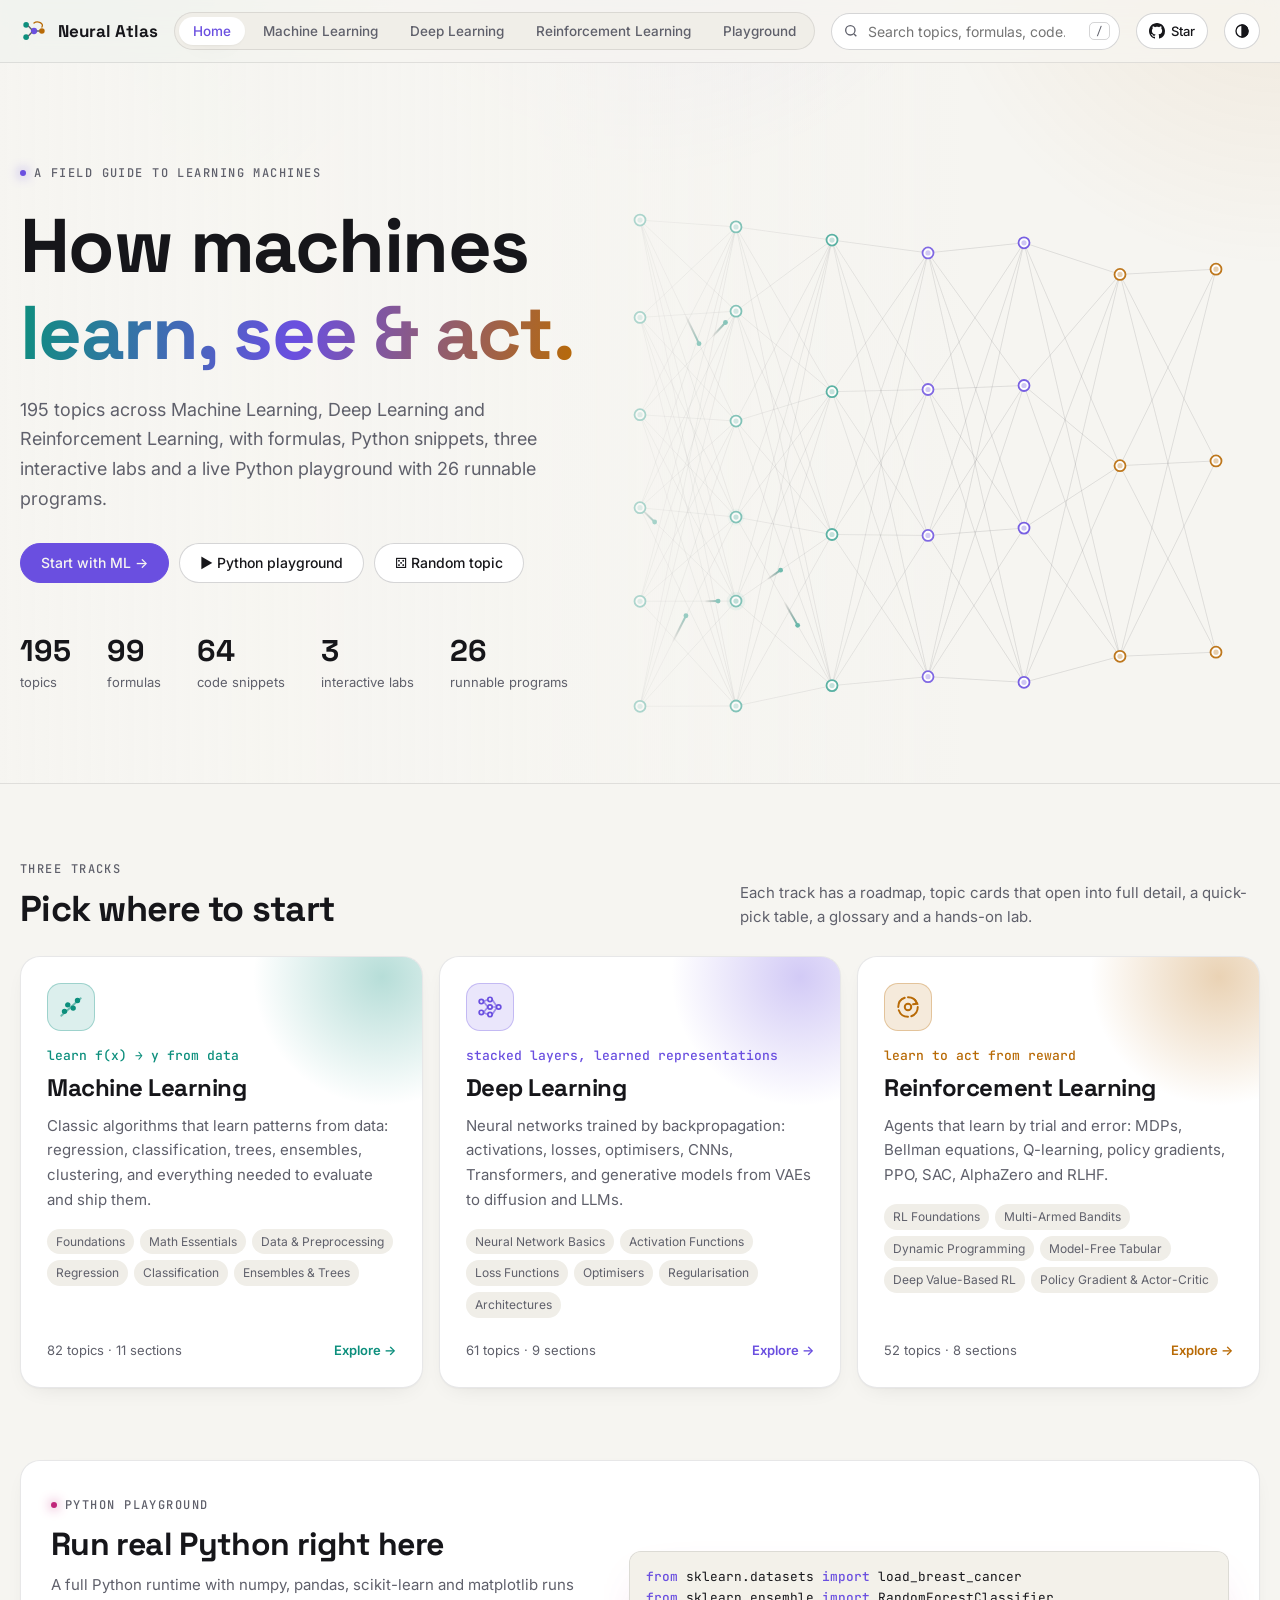
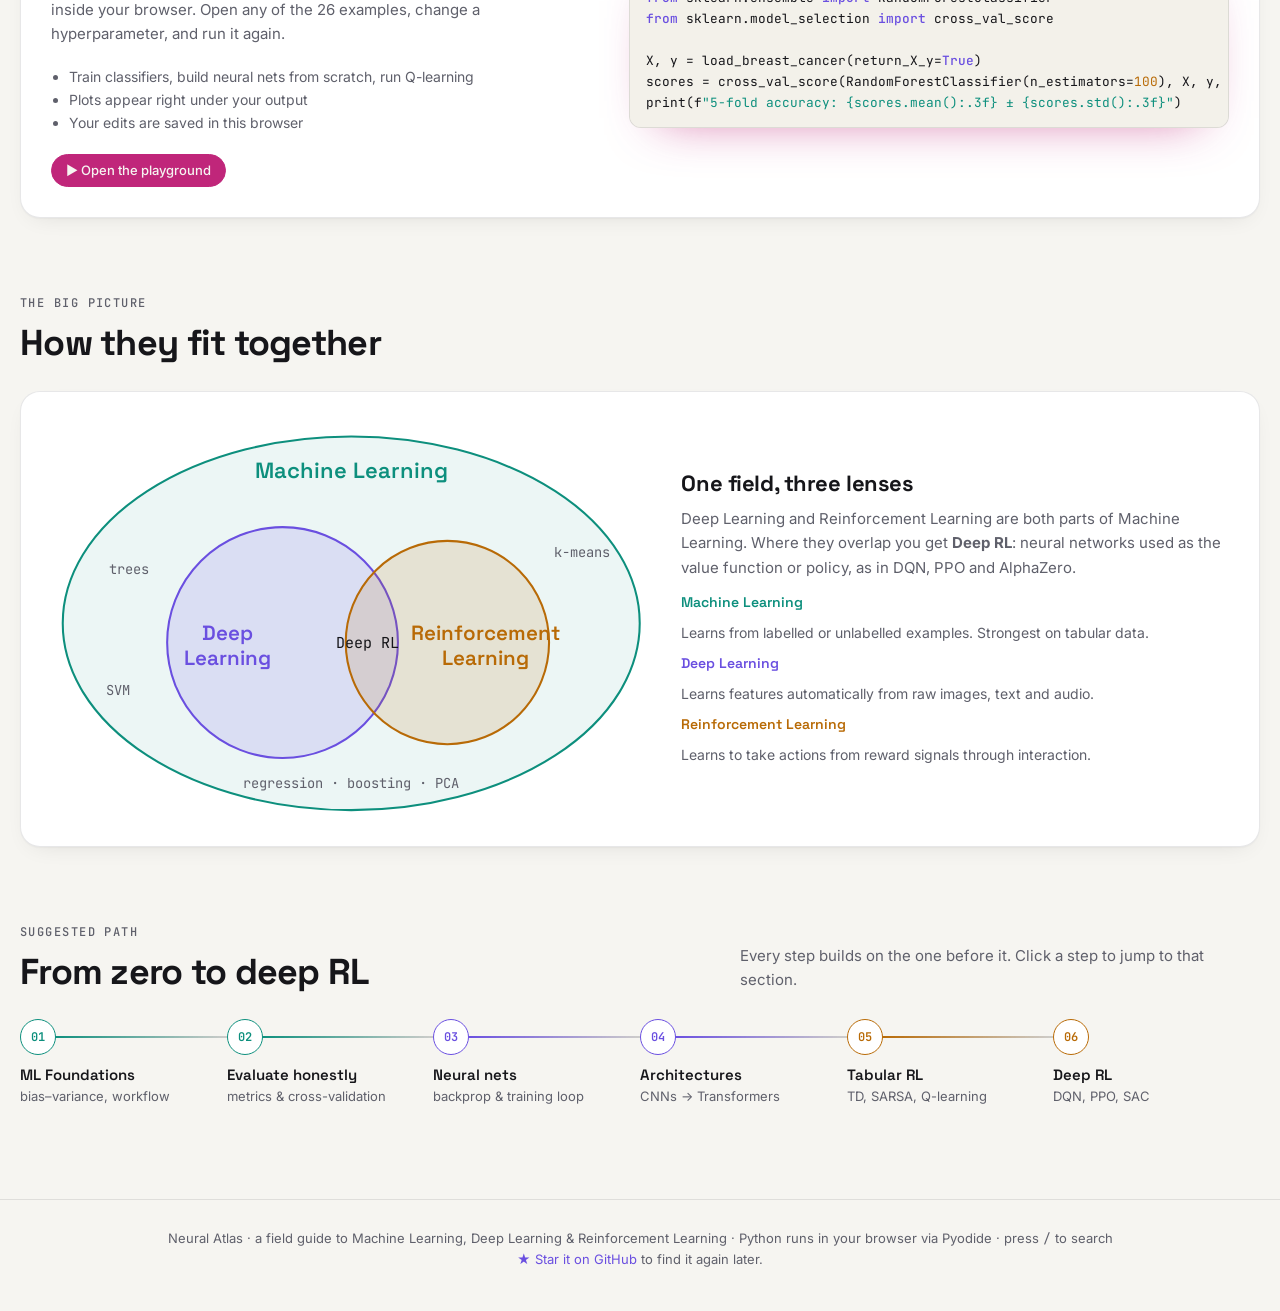
==== commit f047af14: "expand index to 374 activations" ====
--- a/NJRProjects/ML/main.html
+++ b/NJRProjects/ML/main.html
@@ -105,6 +105,10 @@
   font: 11px var(--f-mono); color: var(--muted); border: 1px solid var(--line-2); border-radius: 5px; padding: 1px 6px;
 }
 .icon-btn { padding: 8px; width: 36px; height: 36px; display: grid; place-items: center; }
+.gh-btn { display: inline-flex; align-items: center; gap: 6px; height: 36px; padding: 0 12px; border-radius: 999px; border: 1px solid var(--line-2); background: var(--surface); color: var(--ink); font: 500 13px var(--f-body); white-space: nowrap; }
+.gh-btn:hover { border-color: var(--acc); }
+.gh-btn svg { width: 16px; height: 16px; }
+footer a { color: var(--acc); }
 .icon-btn svg { width: 16px; height: 16px; }
 
 /* ============================== VIEWS ============================== */
@@ -469,6 +473,9 @@
   .tabs a .l { display: none; } .tabs a .s { display: inline; }
   .search-wrap { order: 3; flex-basis: 100%; }
   .kbd { display: none; }
+  .gh-btn span { display: none; }
+  .gh-btn { padding: 0 10px; order: 4; }
+  .search-wrap { flex: 1 1 calc(100% - 60px); }
   .wrap { padding: 0 16px; }
   .side { margin: 0 -16px 20px; padding: 10px 16px; }
   .hero-inner { padding: 56px 16px 56px; }
@@ -513,6 +520,7 @@
       <input id="search" type="search" placeholder="Search topics, formulas, code…" autocomplete="off" aria-label="Search the library">
       <span class="kbd">/</span>
     </div>
+    <a class="gh-btn" href="https://github.com/NJROzzy/ActivationFWorks" target="_blank" rel="noopener" title="Star the repo on GitHub"><svg viewBox="0 0 16 16" aria-hidden="true" fill="currentColor"><path d="M8 0C3.58 0 0 3.58 0 8c0 3.54 2.29 6.53 5.47 7.59.4.07.55-.17.55-.38 0-.19-.01-.82-.01-1.49-2.01.37-2.53-.49-2.69-.94-.09-.23-.48-.94-.82-1.13-.28-.15-.68-.52-.01-.53.63-.01 1.08.58 1.23.82.72 1.21 1.87.87 2.33.66.07-.52.28-.87.51-1.07-1.78-.2-3.64-.89-3.64-3.95 0-.87.31-1.59.82-2.15-.08-.2-.36-1.02.08-2.12 0 0 .67-.21 2.2.82.64-.18 1.32-.27 2-.27.68 0 1.36.09 2 .27 1.53-1.04 2.2-.82 2.2-.82.44 1.1.16 1.92.08 2.12.51.56.82 1.27.82 2.15 0 3.07-1.87 3.75-3.65 3.95.29.25.54.73.54 1.48 0 1.07-.01 1.93-.01 2.2 0 .21.15.46.55.38A8.013 8.013 0 0016 8c0-4.42-3.58-8-8-8z"/></svg><span>Star</span></a>
     <button class="icon-btn" id="theme" aria-label="Toggle light or dark theme">
       <svg viewBox="0 0 24 24" fill="none" stroke="currentColor" stroke-width="2"><circle cx="12" cy="12" r="9"/><path d="M12 3a9 9 0 0 1 0 18z" fill="currentColor"/></svg>
     </button>
@@ -528,7 +536,7 @@
   <section class="view" id="view-search"></section>
 </main>
 
-<footer>Neural Atlas · a field guide to Machine Learning, Deep Learning &amp; Reinforcement Learning · Python runs in your browser via Pyodide · press <span class="mono">/</span> to search</footer>
+<footer>Neural Atlas · a field guide to Machine Learning, Deep Learning &amp; Reinforcement Learning · Python runs in your browser via Pyodide · press <span class="mono">/</span> to search<br><a href="https://github.com/NJROzzy/ActivationFWorks" target="_blank" rel="noopener">★ Star it on GitHub</a> to find it again later.</footer>
 
 <dialog id="modal"><div class="m" id="m"></div></dialog>
 
